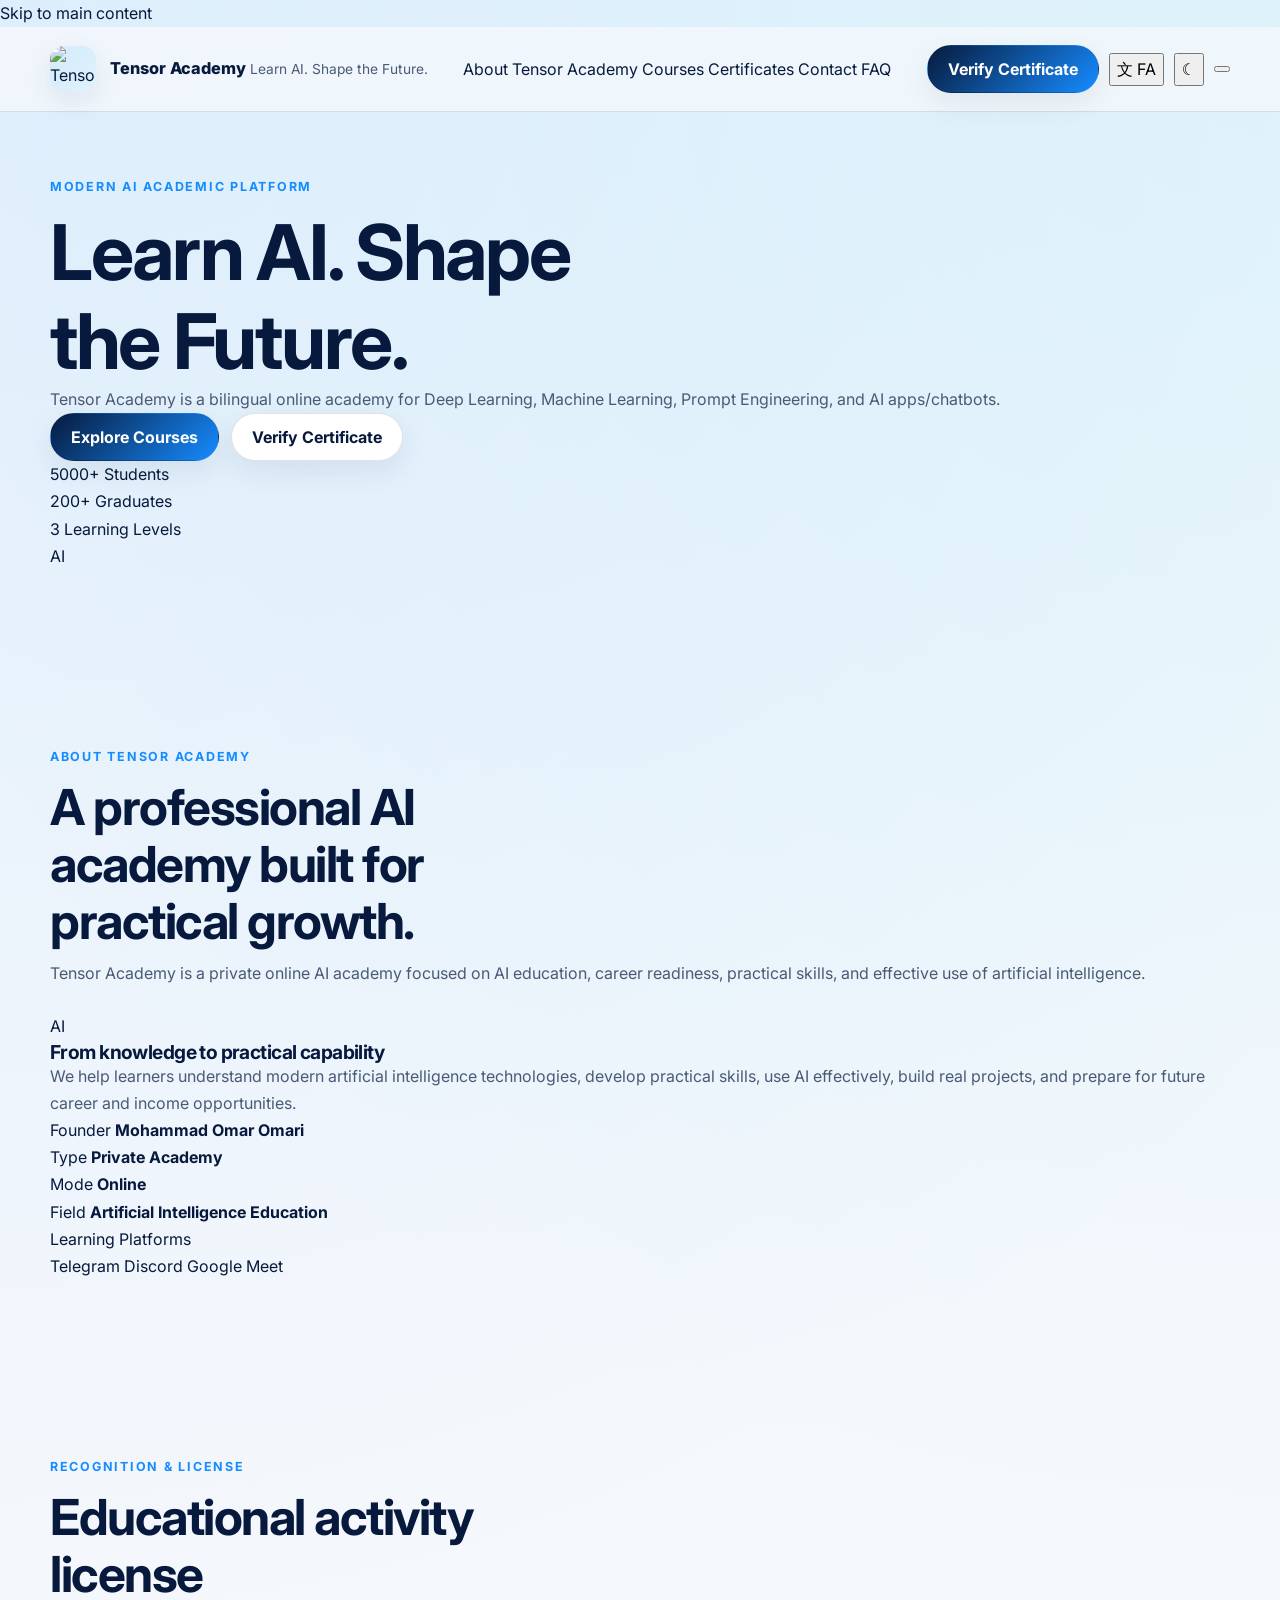
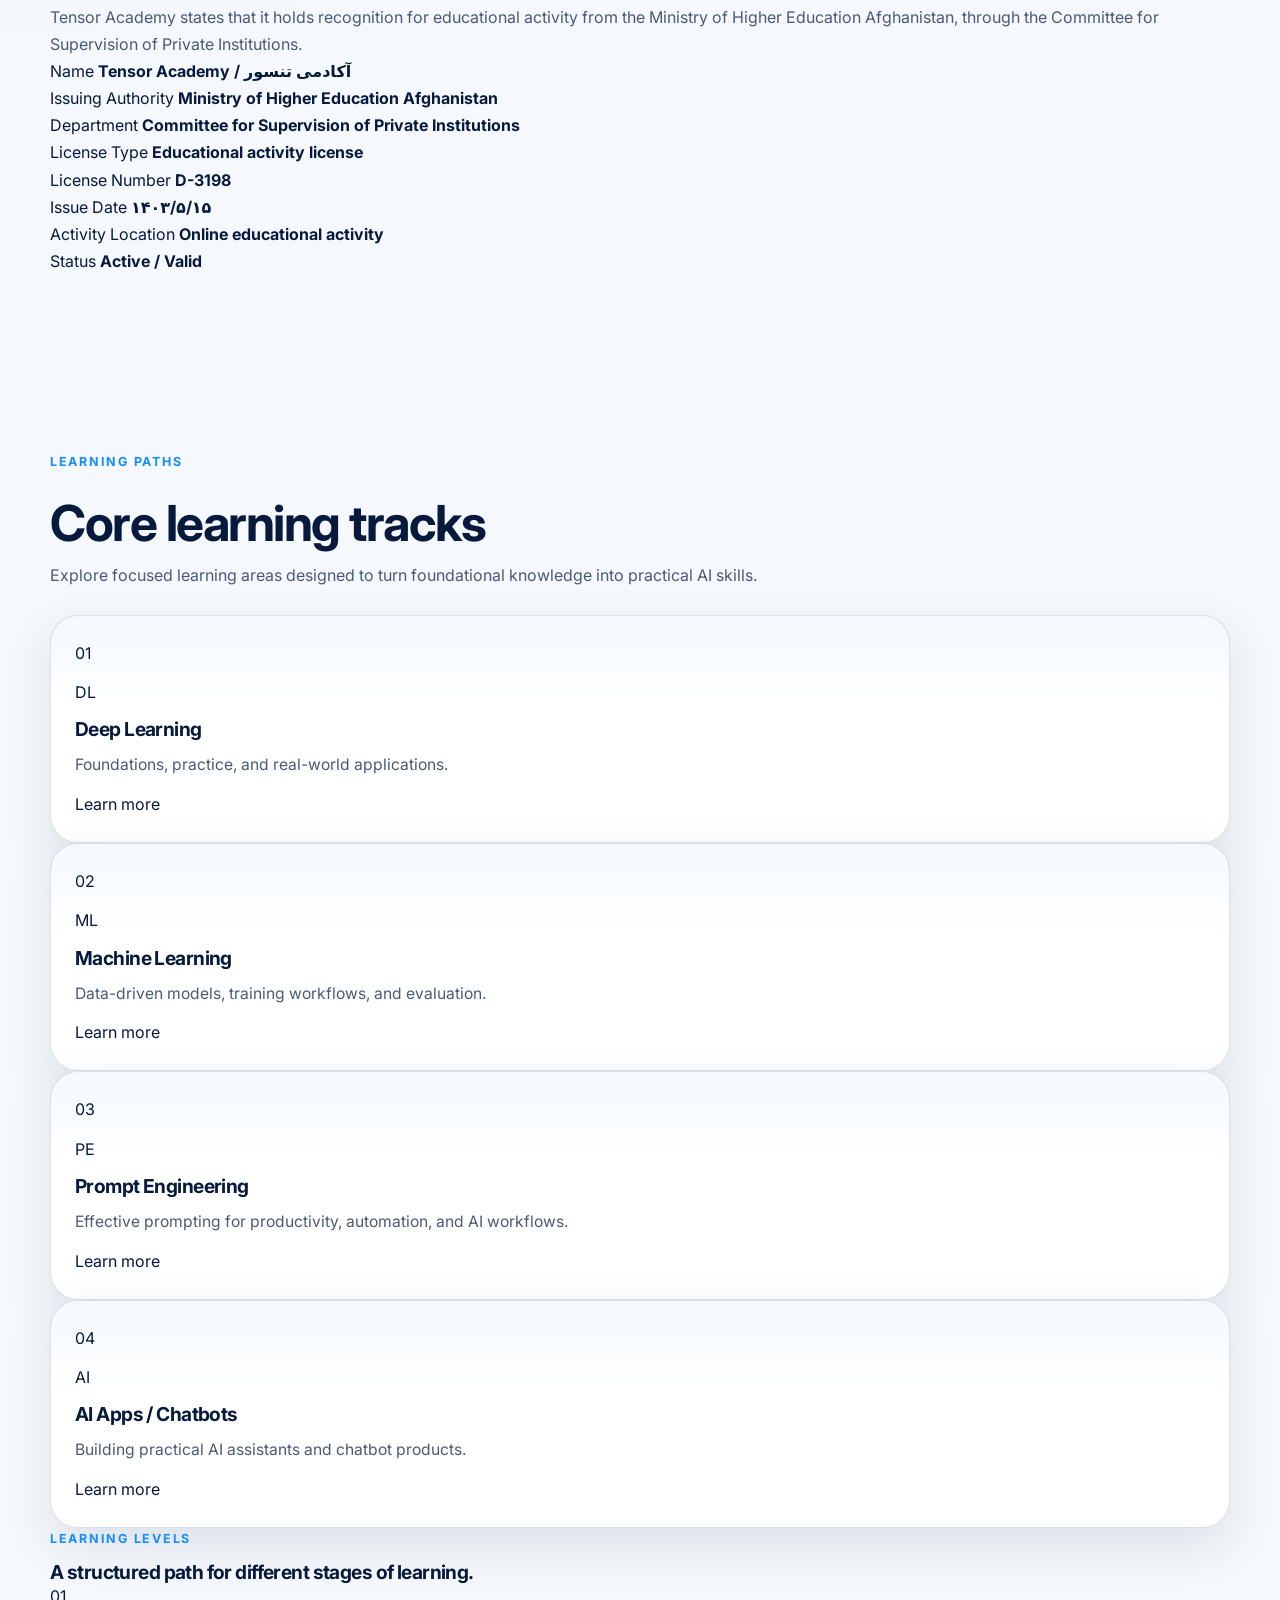
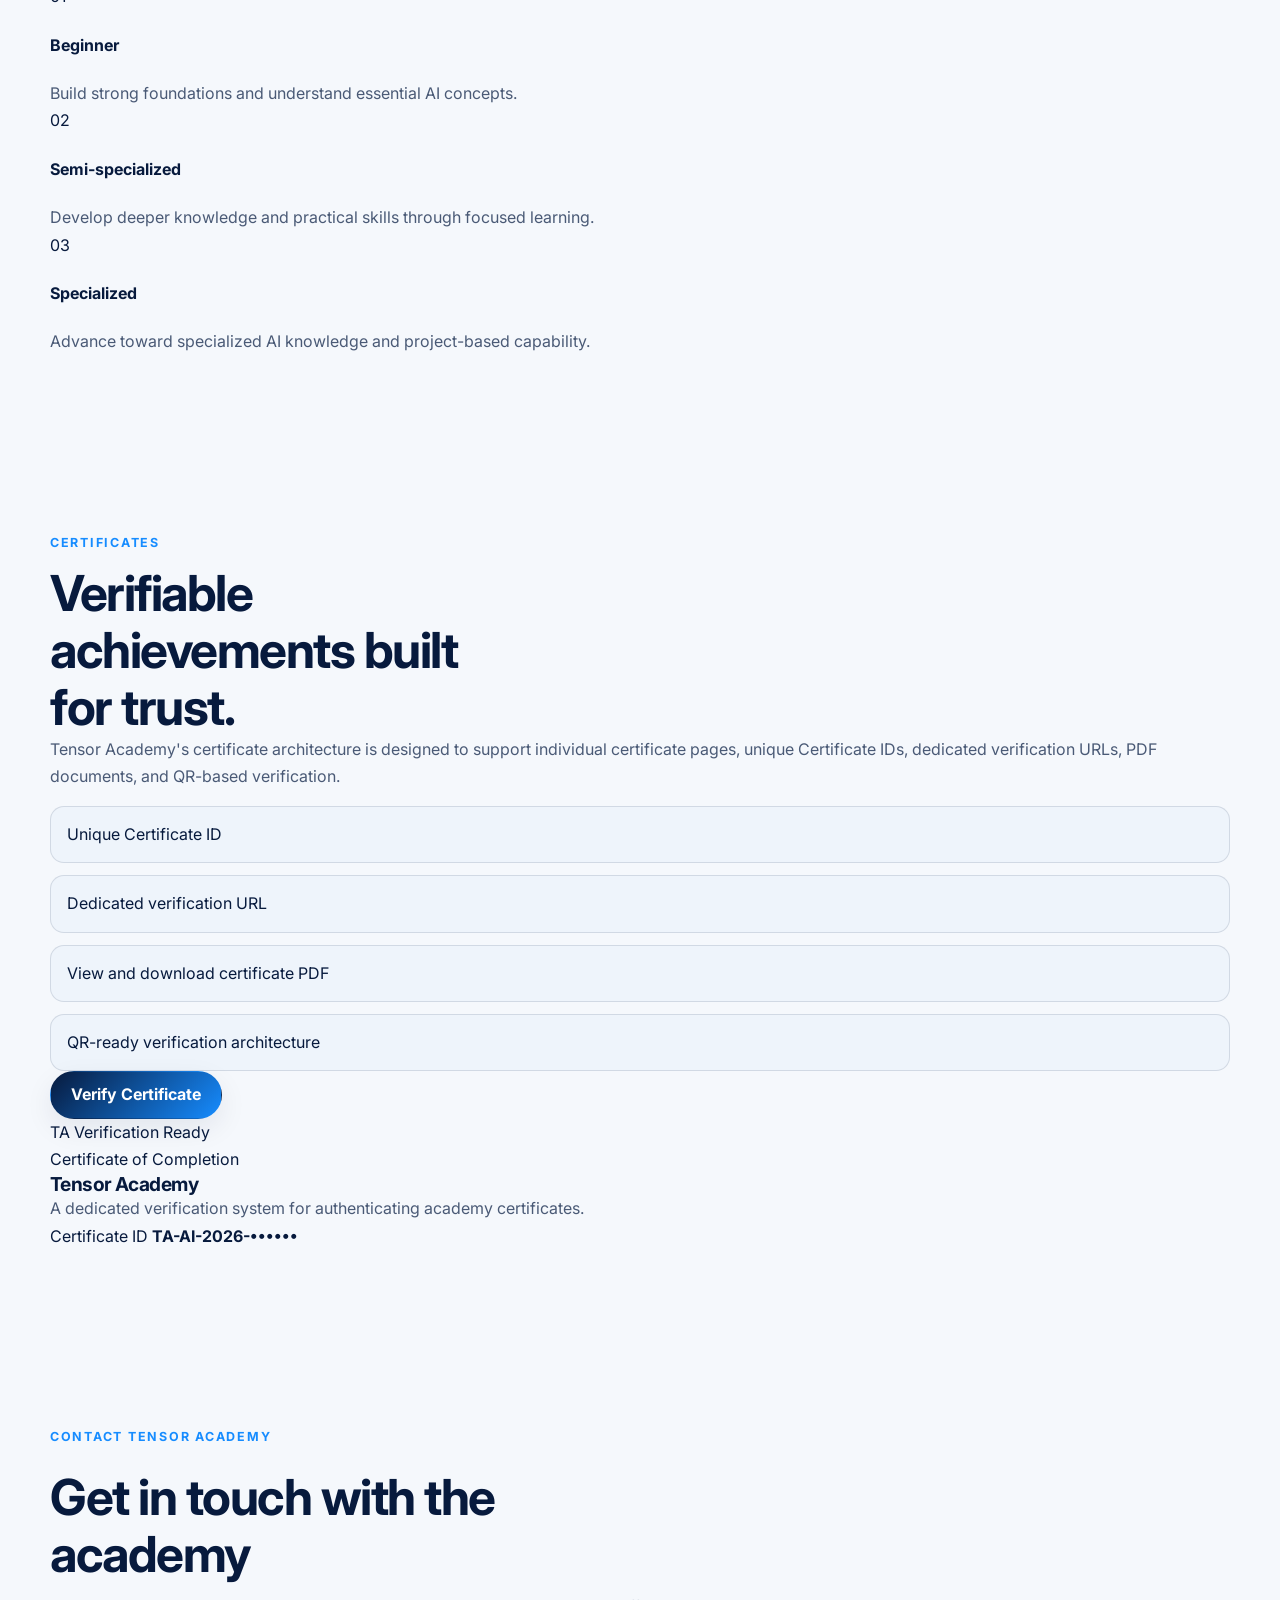
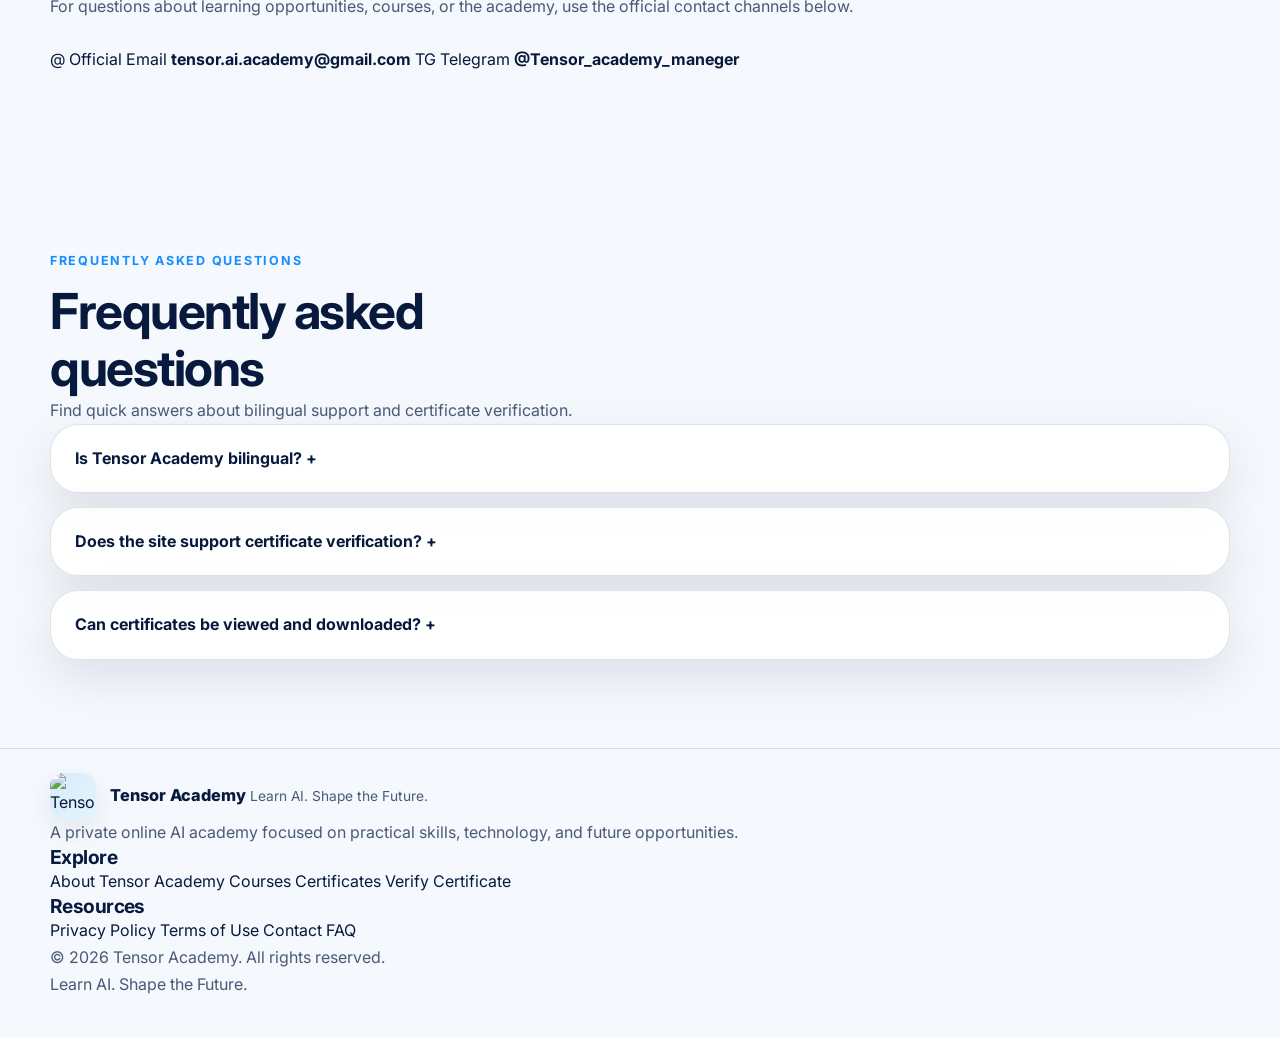
==== index.html @ 75043a99 "Update index.html" ====
<!DOCTYPE html>
<html lang="en" dir="ltr">
<head>
  <meta charset="UTF-8">
  <meta name="viewport" content="width=device-width, initial-scale=1.0">

  <title>Tensor Academy | Learn AI. Shape the Future.</title>

  <meta
    name="description"
    content="Tensor Academy is a private bilingual online AI academy focused on practical skills in Deep Learning, Machine Learning, Prompt Engineering, and AI apps and chatbots."
  >

  <meta name="robots" content="index, follow">
  <meta name="theme-color" content="#07111f">

  <link rel="canonical" href="https://tensor-ai-academy.github.io/tensor-ai-academy/">

  <meta property="og:type" content="website">
  <meta property="og:title" content="Tensor Academy | Learn AI. Shape the Future.">
  <meta
    property="og:description"
    content="A modern bilingual online AI academy focused on practical skills, AI education, and future career opportunities."
  >
  <meta property="og:url" content="https://tensor-ai-academy.github.io/tensor-ai-academy/">
  <meta property="og:site_name" content="Tensor Academy">
  <meta property="og:image" content="assets/images/tensor-academy-logo.png">

  <meta name="twitter:card" content="summary">
  <meta name="twitter:title" content="Tensor Academy | Learn AI. Shape the Future.">
  <meta
    name="twitter:description"
    content="Learn Deep Learning, Machine Learning, Prompt Engineering, and AI apps and chatbots with Tensor Academy."
  >
  <meta name="twitter:image" content="assets/images/tensor-academy-logo.png">

  <link rel="icon" type="image/png" href="assets/images/tensor-academy-logo.png">

  <link rel="preconnect" href="https://fonts.googleapis.com">
  <link rel="preconnect" href="https://fonts.gstatic.com" crossorigin>

  <link
    href="https://fonts.googleapis.com/css2?family=Inter:wght@400;500;600;700;800&family=Vazirmatn:wght@400;500;600;700;800&display=swap"
    rel="stylesheet"
  >

  <link rel="stylesheet" href="css/style.css">
</head>

<body>

  <a class="skip-link" href="#main-content" data-i18n="skipLink">
    Skip to main content
  </a>

  <header class="site-header" id="site-header">
    <div class="container header-inner">

      <a
        class="brand"
        href="index.html"
        aria-label="Tensor Academy home"
      >
        <img
          class="brand-logo"
          src="assets/images/tensor-academy-logo.png"
          alt="Tensor Academy logo"
          width="48"
          height="48"
        >

        <span class="brand-content">
          <span class="brand-name">Tensor Academy</span>
          <span class="brand-tagline">Learn AI. Shape the Future.</span>
        </span>
      </a>

      <nav class="desktop-nav" aria-label="Primary navigation">
        <a href="#about" data-i18n="navAbout">About Tensor Academy</a>
        <a href="#courses" data-i18n="navCourses">Courses</a>
        <a href="#certificates" data-i18n="navCertificates">Certificates</a>
        <a href="#contact" data-i18n="navContact">Contact</a>
        <a href="#faq" data-i18n="navFaq">FAQ</a>
      </nav>

      <div class="header-actions">

        <a
          class="button button-primary button-small header-verify-button"
          href="verify.html"
          data-i18n="verifyCertificate"
        >
          Verify Certificate
        </a>

        <button
          class="icon-button"
          id="language-toggle"
          type="button"
          aria-label="Switch language"
          aria-controls="mobile-menu"
          data-i18n-aria-label="languageToggleLabel"
        >
          <span class="language-icon" aria-hidden="true">文</span>
          <span id="language-label">FA</span>
        </button>

        <button
          class="icon-button"
          id="theme-toggle"
          type="button"
          aria-label="Switch to dark mode"
          aria-pressed="false"
          data-i18n-aria-label="themeToggleLabel"
        >
          <span id="theme-icon" aria-hidden="true">☾</span>
        </button>

        <button
          class="menu-toggle"
          id="menu-toggle"
          type="button"
          aria-label="Open navigation menu"
          aria-expanded="false"
          aria-controls="mobile-menu"
          data-i18n-aria-label="menuToggleLabel"
        >
          <span></span>
          <span></span>
          <span></span>
        </button>

      </div>
    </div>

    <nav
      class="mobile-nav"
      id="mobile-menu"
      aria-label="Mobile navigation"
      aria-hidden="true"
    >
      <div class="container mobile-nav-inner">

        <a href="#about" data-mobile-nav-link data-i18n="navAbout">
          About Tensor Academy
        </a>

        <a href="#courses" data-mobile-nav-link data-i18n="navCourses">
          Courses
        </a>

        <a href="#certificates" data-mobile-nav-link data-i18n="navCertificates">
          Certificates
        </a>

        <a href="#contact" data-mobile-nav-link data-i18n="navContact">
          Contact
        </a>

        <a href="#faq" data-mobile-nav-link data-i18n="navFaq">
          FAQ
        </a>

        <a
          class="button button-primary"
          href="verify.html"
          data-i18n="verifyCertificate"
        >
          Verify Certificate
        </a>

      </div>
    </nav>
  </header>


  <main id="main-content">

    <!-- Hero -->
    <section class="hero section" id="home">
      <div class="hero-background" aria-hidden="true">
        <div class="hero-orb hero-orb-one"></div>
        <div class="hero-orb hero-orb-two"></div>
        <div class="hero-grid"></div>
      </div>

      <div class="container hero-container">

        <div class="hero-content">

          <p class="eyebrow" data-i18n="heroEyebrow">
            Modern AI Academic Platform
          </p>

          <h1 data-i18n="heroTitle">
            Learn AI. Shape the Future.
          </h1>

          <p class="hero-description" data-i18n="heroDescription">
            Tensor Academy is a bilingual online academy for Deep Learning,
            Machine Learning, Prompt Engineering, and AI apps/chatbots.
          </p>

          <div class="hero-actions">

            <a
              class="button button-primary"
              href="#courses"
              data-i18n="exploreCourses"
            >
              Explore Courses
            </a>

            <a
              class="button button-secondary"
              href="verify.html"
              data-i18n="verifyCertificate"
            >
              Verify Certificate
            </a>

          </div>

          <div class="hero-trust" aria-label="Academy highlights">

            <div class="trust-item">
              <span class="trust-value">5000+</span>
              <span class="trust-label" data-i18n="students">Students</span>
            </div>

            <div class="trust-divider" aria-hidden="true"></div>

            <div class="trust-item">
              <span class="trust-value">200+</span>
              <span class="trust-label" data-i18n="graduates">Graduates</span>
            </div>

            <div class="trust-divider" aria-hidden="true"></div>

            <div class="trust-item">
              <span class="trust-value">3</span>
              <span class="trust-label" data-i18n="learningLevels">Learning Levels</span>
            </div>

          </div>

        </div>

        <div class="hero-visual" aria-hidden="true">

          <div class="ai-visual">
            <div class="ai-visual-glow"></div>

            <div class="ai-ring ai-ring-outer"></div>
            <div class="ai-ring ai-ring-middle"></div>
            <div class="ai-ring ai-ring-inner"></div>

            <div class="ai-core">
              <span class="ai-core-symbol">AI</span>
            </div>

            <span class="ai-node ai-node-one"></span>
            <span class="ai-node ai-node-two"></span>
            <span class="ai-node ai-node-three"></span>
            <span class="ai-node ai-node-four"></span>

          </div>

        </div>

      </div>
    </section>


    <!-- About -->
    <section class="section section-light" id="about">
      <div class="container">

        <div class="section-heading section-heading-split">

          <div>
            <p class="eyebrow" data-i18n="aboutEyebrow">
              About Tensor Academy
            </p>

            <h2 data-i18n="aboutTitle">
              Build practical AI skills for the future.
            </h2>
          </div>

          <p class="section-intro" data-i18n="aboutIntro">
            Tensor Academy is a private online AI academy focused on AI
            education, career readiness, practical skills, and effective use
            of artificial intelligence.
          </p>

        </div>

        <div class="about-grid">

          <article class="about-card about-card-primary">
            <div class="card-icon" aria-hidden="true">AI</div>

            <h3 data-i18n="aboutMissionTitle">
              From knowledge to practical capability
            </h3>

            <p data-i18n="aboutMissionText">
              We help learners understand modern artificial intelligence
              technologies, develop practical skills, use AI effectively,
              build real projects, and prepare for future career and income
              opportunities.
            </p>
          </article>

          <div class="about-details">

            <div class="detail-item">
              <span class="detail-label" data-i18n="founderLabel">
                Founder
              </span>
              <strong>Mohammad Omar Omari</strong>
            </div>

            <div class="detail-item">
              <span class="detail-label" data-i18n="typeLabel">
                Type
              </span>
              <strong data-i18n="privateAcademy">
                Private Academy
              </strong>
            </div>

            <div class="detail-item">
              <span class="detail-label" data-i18n="modeLabel">
                Mode
              </span>
              <strong data-i18n="onlineLearning">
                Online
              </strong>
            </div>

            <div class="detail-item">
              <span class="detail-label" data-i18n="fieldLabel">
                Field
              </span>
              <strong data-i18n="aiEducation">
                Artificial Intelligence Education
              </strong>
            </div>

            <div class="detail-item detail-item-wide">
              <span class="detail-label" data-i18n="platformsLabel">
                Learning Platforms
              </span>

              <div class="platform-list">
                <span>Telegram</span>
                <span>Discord</span>
                <span>Google Meet</span>
              </div>
            </div>

          </div>

        </div>

      </div>
    </section>


    <!-- Recognition -->
    <section class="section recognition-section" id="recognition">
      <div class="container">

        <div class="recognition-card">

          <div class="recognition-content">

            <p class="eyebrow" data-i18n="recognitionEyebrow">
              Recognition & License
            </p>

            <h2 data-i18n="recognitionTitle">
              Educational activity license
            </h2>

            <p data-i18n="recognitionDescription">
              Tensor Academy states that it holds recognition for educational
              activity from the Ministry of Higher Education Afghanistan,
              through the Committee for Supervision of Private Institutions.
            </p>

          </div>

          <div class="license-details">

            <div class="license-item">
              <span data-i18n="licenseNameLabel">Name</span>
              <strong>Tensor Academy / آکادمی تنسور</strong>
            </div>

            <div class="license-item">
              <span data-i18n="issuingAuthorityLabel">
                Issuing Authority
              </span>
              <strong>Ministry of Higher Education Afghanistan</strong>
            </div>

            <div class="license-item">
              <span data-i18n="departmentLabel">Department</span>
              <strong data-i18n="privateInstitutionsCommittee">
                Committee for Supervision of Private Institutions
              </strong>
            </div>

            <div class="license-item">
              <span data-i18n="licenseTypeLabel">License Type</span>
              <strong>Educational activity license</strong>
            </div>

            <div class="license-item">
              <span data-i18n="licenseNumberLabel">License Number</span>
              <strong>D-3198</strong>
            </div>

            <div class="license-item">
              <span data-i18n="issueDateLabel">Issue Date</span>
              <strong>۱۴۰۳/۵/۱۵</strong>
            </div>

            <div class="license-item">
              <span data-i18n="activityLocationLabel">
                Activity Location
              </span>
              <strong data-i18n="onlineEducationalActivity">
                Online educational activity
              </strong>
            </div>

            <div class="license-item">
              <span data-i18n="statusLabel">Status</span>
              <strong class="status-valid" data-i18n="activeValid">
                Active / Valid
              </strong>
            </div>

          </div>

        </div>

      </div>
    </section>


    <!-- Courses -->
    <section class="section section-light" id="courses">
      <div class="container">

        <div class="section-heading">

          <p class="eyebrow" data-i18n="coursesEyebrow">
            Learning Paths
          </p>

          <h2 data-i18n="coursesTitle">
            Learn the technologies shaping modern AI.
          </h2>

          <p data-i18n="coursesIntro">
            Explore focused learning areas designed to turn foundational
            knowledge into practical AI skills.
          </p>

        </div>

        <div class="courses-grid">

          <article class="course-card">
            <span class="course-number">01</span>

            <div class="course-icon" aria-hidden="true">DL</div>

            <h3>Deep Learning</h3>

            <p data-i18n="deepLearningDescription">
              Foundations, practice, and real-world applications.
            </p>

            <span class="course-link" data-i18n="learnMore">
              Learn more
            </span>
          </article>

          <article class="course-card">
            <span class="course-number">02</span>

            <div class="course-icon" aria-hidden="true">ML</div>

            <h3>Machine Learning</h3>

            <p data-i18n="machineLearningDescription">
              Data-driven models, training workflows, and evaluation.
            </p>

            <span class="course-link" data-i18n="learnMore">
              Learn more
            </span>
          </article>

          <article class="course-card">
            <span class="course-number">03</span>

            <div class="course-icon" aria-hidden="true">PE</div>

            <h3>Prompt Engineering</h3>

            <p data-i18n="promptEngineeringDescription">
              Effective prompting for productivity, automation, and AI
              workflows.
            </p>

            <span class="course-link" data-i18n="learnMore">
              Learn more
            </span>
          </article>

          <article class="course-card">
            <span class="course-number">04</span>

            <div class="course-icon" aria-hidden="true">AI</div>

            <h3>AI Apps / Chatbots</h3>

            <p data-i18n="aiAppsDescription">
              Building practical AI assistants and chatbot products.
            </p>

            <span class="course-link" data-i18n="learnMore">
              Learn more
            </span>
          </article>

        </div>

        <div class="learning-levels">

          <div class="learning-levels-heading">
            <p class="eyebrow" data-i18n="levelsEyebrow">
              Learning Levels
            </p>

            <h3 data-i18n="levelsTitle">
              A structured path for different stages of learning.
            </h3>
          </div>

          <div class="levels-grid">

            <div class="level-card">
              <span class="level-index">01</span>
              <h4>Beginner</h4>
              <p data-i18n="beginnerDescription">
                Build strong foundations and understand essential AI concepts.
              </p>
            </div>

            <div class="level-card">
              <span class="level-index">02</span>
              <h4>Semi-specialized</h4>
              <p data-i18n="semiSpecializedDescription">
                Develop deeper knowledge and practical skills through focused
                learning.
              </p>
            </div>

            <div class="level-card">
              <span class="level-index">03</span>
              <h4>Specialized</h4>
              <p data-i18n="specializedDescription">
                Advance toward specialized AI knowledge and project-based
                capability.
              </p>
            </div>

          </div>

        </div>

      </div>
    </section>


    <!-- Certificates -->
    <section class="section certificates-section" id="certificates">
      <div class="container">

        <div class="certificate-layout">

          <div class="certificate-content">

            <p class="eyebrow" data-i18n="certificatesEyebrow">
              Certificates
            </p>

            <h2 data-i18n="certificatesTitle">
              Verifiable achievements built for trust.
            </h2>

            <p data-i18n="certificatesDescription">
              Tensor Academy's certificate architecture is designed to
              support individual certificate pages, unique Certificate IDs,
              dedicated verification URLs, PDF documents, and QR-based
              verification.
            </p>

            <ul class="feature-list">

              <li data-i18n="certificateFeatureOne">
                Unique Certificate ID
              </li>

              <li data-i18n="certificateFeatureTwo">
                Dedicated verification URL
              </li>

              <li data-i18n="certificateFeatureThree">
                View and download certificate PDF
              </li>

              <li data-i18n="certificateFeatureFour">
                QR-ready verification architecture
              </li>

            </ul>

            <a
              class="button button-primary"
              href="verify.html"
              data-i18n="verifyCertificate"
            >
              Verify Certificate
            </a>

          </div>

          <div class="certificate-preview">

            <div class="certificate-preview-top">
              <span class="certificate-mark">TA</span>

              <span class="certificate-status">
                <span class="status-dot"></span>
                <span data-i18n="verificationReady">
                  Verification Ready
                </span>
              </span>
            </div>

            <div class="certificate-preview-body">

              <span class="certificate-label" data-i18n="certificateOfCompletion">
                Certificate of Completion
              </span>

              <h3>Tensor Academy</h3>

              <p data-i18n="certificatePreviewText">
                A dedicated verification system for authenticating academy
                certificates.
              </p>

            </div>

            <div class="certificate-preview-footer">
              <span>Certificate ID</span>
              <strong>TA-AI-2026-••••••</strong>
            </div>

          </div>

        </div>

      </div>
    </section>


    <!-- Contact -->
    <section class="section section-light" id="contact">
      <div class="container">

        <div class="section-heading">

          <p class="eyebrow" data-i18n="contactEyebrow">
            Contact Tensor Academy
          </p>

          <h2 data-i18n="contactTitle">
            Connect with the academy.
          </h2>

          <p data-i18n="contactIntro">
            For questions about learning opportunities, courses, or the
            academy, use the official contact channels below.
          </p>

        </div>

        <div class="contact-grid">

          <a
            class="contact-card"
            href="mailto:tensor.ai.academy@gmail.com"
          >
            <span class="contact-icon" aria-hidden="true">@</span>

            <span class="contact-card-content">
              <span class="contact-label" data-i18n="emailLabel">
                Official Email
              </span>

              <strong>
                tensor.ai.academy@gmail.com
              </strong>
            </span>
          </a>

          <a
            class="contact-card"
            href="https://t.me/Tensor_academy_maneger"
            target="_blank"
            rel="noopener noreferrer"
          >
            <span class="contact-icon" aria-hidden="true">TG</span>

            <span class="contact-card-content">
              <span class="contact-label" data-i18n="telegramLabel">
                Telegram
              </span>

              <strong>
                @Tensor_academy_maneger
              </strong>
            </span>
          </a>

        </div>

      </div>
    </section>


    <!-- FAQ -->
    <section class="section faq-section" id="faq">
      <div class="container faq-layout">

        <div class="faq-intro">

          <p class="eyebrow" data-i18n="faqEyebrow">
            Frequently Asked Questions
          </p>

          <h2 data-i18n="faqTitle">
            Answers to common questions.
          </h2>

          <p data-i18n="faqIntro">
            Find quick answers about bilingual support and certificate
            verification.
          </p>

        </div>

        <div class="faq-list">

          <details class="faq-item">
            <summary>
              <span data-i18n="faqQuestionOne">
                Is Tensor Academy bilingual?
              </span>
              <span class="faq-plus" aria-hidden="true">+</span>
            </summary>

            <div class="faq-answer">
              <p data-i18n="faqAnswerOne">
                Yes. The website supports English and Persian / Dari.
              </p>
            </div>
          </details>

          <details class="faq-item">
            <summary>
              <span data-i18n="faqQuestionTwo">
                Does the site support certificate verification?
              </span>
              <span class="faq-plus" aria-hidden="true">+</span>
            </summary>

            <div class="faq-answer">
              <p data-i18n="faqAnswerTwo">
                Yes. Each certificate can have its own verification page and
                dedicated URL.
              </p>
            </div>
          </details>

          <details class="faq-item">
            <summary>
              <span data-i18n="faqQuestionThree">
                Can certificates be viewed and downloaded?
              </span>
              <span class="faq-plus" aria-hidden="true">+</span>
            </summary>

            <div class="faq-answer">
              <p data-i18n="faqAnswerThree">
                Yes. Certificates can be viewed online and downloaded as PDF
                files.
              </p>
            </div>
          </details>

        </div>

      </div>
    </section>

  </main>


  <!-- Footer -->
  <footer class="site-footer">
    <div class="container">

      <div class="footer-main">

        <div class="footer-brand">

          <a class="brand" href="index.html">
            <img
              class="brand-logo"
              src="assets/images/tensor-academy-logo.png"
              alt="Tensor Academy logo"
              width="48"
              height="48"
            >

            <span class="brand-content">
              <span class="brand-name">Tensor Academy</span>
              <span class="brand-tagline">
                Learn AI. Shape the Future.
              </span>
            </span>
          </a>

          <p data-i18n="footerDescription">
            A private online AI academy focused on practical skills,
            technology, and future opportunities.
          </p>

        </div>

        <div class="footer-links-group">

          <h3 data-i18n="footerExplore">
            Explore
          </h3>

          <a href="#about" data-i18n="navAbout">
            About Tensor Academy
          </a>

          <a href="#courses" data-i18n="navCourses">
            Courses
          </a>

          <a href="#certificates" data-i18n="navCertificates">
            Certificates
          </a>

          <a href="verify.html" data-i18n="verifyCertificate">
            Certificate Verification
          </a>

        </div>

        <div class="footer-links-group">

          <h3 data-i18n="footerResources">
            Resources
          </h3>

          <a href="privacy.html" data-i18n="privacyPolicy">
            Privacy Policy
          </a>

          <a href="terms.html" data-i18n="termsOfUse">
            Terms of Use
          </a>

          <a href="#contact" data-i18n="navContact">
            Contact
          </a>

          <a href="#faq" data-i18n="navFaq">
            FAQ
          </a>

        </div>

      </div>

      <div class="footer-bottom">

        <p>
          © <span id="current-year">2026</span> Tensor Academy.
          <span data-i18n="allRightsReserved">
            All rights reserved.
          </span>
        </p>

        <p data-i18n="footerTagline">
          Learn AI. Shape the Future.
        </p>

      </div>

    </div>
  </footer>


  <script src="js/app.js" defer></script>

</body>
</html>
---- css/style.css ----
/* =========================================================
   Tensor Academy
   Main Stylesheet
========================================================= */

:root {
  --bg: #f5f8fc;
  --bg-soft: rgba(255, 255, 255, 0.72);
  --surface: #ffffff;
  --surface-strong: #eef4fb;
  --text: #071a3d;
  --text-soft: #4a5a76;
  --primary: #071a3d;
  --primary-2: #123c78;
  --accent: #168cff;
  --cyan: #00c8e8;
  --border: rgba(7, 26, 61, 0.12);
  --shadow: 0 18px 50px rgba(7, 26, 61, 0.10);
  --shadow-soft: 0 10px 28px rgba(7, 26, 61, 0.08);
  --radius-xl: 28px;
  --radius-lg: 22px;
  --radius-md: 16px;
  --radius-sm: 12px;
  --container: 1180px;
  --transition: 220ms ease;
}

body[data-theme="dark"] {
  --bg: #050a14;
  --bg-soft: rgba(11, 18, 32, 0.78);
  --surface: #0b1220;
  --surface-strong: #111a2d;
  --text: #f4f7fb;
  --text-soft: #b1bdd3;
  --primary: #d7e6ff;
  --primary-2: #88b7ff;
  --accent: #5cb6ff;
  --cyan: #62e6ff;
  --border: rgba(255, 255, 255, 0.10);
  --shadow: 0 18px 50px rgba(0, 0, 0, 0.35);
  --shadow-soft: 0 10px 28px rgba(0, 0, 0, 0.25);
}

*,
*::before,
*::after {
  box-sizing: border-box;
}

html {
  scroll-behavior: smooth;
}

body {
  margin: 0;
  font-family: Inter, "Noto Sans Arabic", system-ui, -apple-system, BlinkMacSystemFont, "Segoe UI", sans-serif;
  background:
    radial-gradient(circle at top left, rgba(22, 140, 255, 0.09), transparent 28%),
    radial-gradient(circle at top right, rgba(0, 200, 232, 0.08), transparent 26%),
    var(--bg);
  color: var(--text);
  line-height: 1.7;
  text-rendering: optimizeLegibility;
  transition: background var(--transition), color var(--transition);
}

img {
  max-width: 100%;
  display: block;
}

a {
  color: inherit;
  text-decoration: none;
}

button,
input {
  font: inherit;
}

.container {
  width: min(calc(100% - 32px), var(--container));
  margin-inline: auto;
}

.site-shell {
  min-height: 100vh;
}

.section {
  padding: 88px 0;
}

.section-kicker,
.eyebrow,
.card-label {
  margin: 0 0 12px;
  letter-spacing: 0.14em;
  text-transform: uppercase;
  font-size: 0.78rem;
  font-weight: 700;
  color: var(--accent);
}

h1,
h2,
h3 {
  margin: 0;
  line-height: 1.15;
  letter-spacing: -0.03em;
}

h1 {
  font-size: clamp(2.6rem, 6vw, 5.2rem);
  max-width: 12ch;
}

h2 {
  font-size: clamp(2rem, 4vw, 3.1rem);
  max-width: 14ch;
}

h3 {
  font-size: 1.2rem;
}

p {
  margin: 0;
  color: var(--text-soft);
}

.site-header {
  position: sticky;
  top: 0;
  z-index: 50;
  backdrop-filter: blur(18px);
  background: color-mix(in srgb, var(--bg) 82%, transparent);
  border-bottom: 1px solid var(--border);
}

.header-inner {
  min-height: 84px;
  display: flex;
  align-items: center;
  justify-content: space-between;
  gap: 18px;
}

.brand {
  display: inline-flex;
  align-items: center;
  gap: 14px;
  min-width: 0;
}

.brand-logo {
  width: 46px;
  height: 46px;
  object-fit: contain;
  border-radius: 14px;
  background: linear-gradient(135deg, rgba(22, 140, 255, 0.12), rgba(0, 200, 232, 0.08));
  box-shadow: var(--shadow-soft);
}

.brand-text {
  display: grid;
  gap: 2px;
  min-width: 0;
}

.brand-name {
  font-weight: 800;
  font-size: 1.02rem;
  color: var(--text);
}

.brand-tagline {
  font-size: 0.86rem;
  color: var(--text-soft);
}

.main-nav {
  display: flex;
  align-items: center;
  gap: 22px;
  padding: 12px 18px;
  border: 1px solid var(--border);
  border-radius: 999px;
  background: var(--bg-soft);
  box-shadow: var(--shadow-soft);
}

.main-nav a,
.mobile-nav a {
  font-weight: 600;
  color: var(--text-soft);
  transition: color var(--transition), transform var(--transition);
}

.main-nav a:hover,
.mobile-nav a:hover {
  color: var(--text);
}

.header-actions {
  display: flex;
  align-items: center;
  gap: 10px;
}

.button,
.icon-btn,
.mobile-menu-btn {
  border: 1px solid var(--border);
  border-radius: 999px;
  transition: transform var(--transition), background var(--transition), color var(--transition), border-color var(--transition), box-shadow var(--transition);
}

.button {
  display: inline-flex;
  align-items: center;
  justify-content: center;
  gap: 10px;
  min-height: 48px;
  padding: 0 20px;
  font-weight: 700;
  box-shadow: var(--shadow-soft);
}

.button:hover,
.icon-btn:hover,
.mobile-menu-btn:hover {
  transform: translateY(-1px);
}

.button-primary {
  color: #fff;
  border-color: transparent;
  background: linear-gradient(135deg, var(--primary), var(--accent));
}

.button-secondary {
  background: var(--surface);
  color: var(--text);
}

.icon-btn,
.mobile-menu-btn {
  width: 48px;
  height: 48px;
  display: inline-grid;
  place-items: center;
  background: var(--surface);
  color: var(--text);
  box-shadow: var(--shadow-soft);
}

.mobile-menu-btn {
  display: none;
}

.mobile-nav {
  display: none;
  padding: 0 16px 16px;
  gap: 12px;
}

.mobile-nav a {
  display: block;
  padding: 14px 16px;
  border-radius: 16px;
  background: var(--surface);
  border: 1px solid var(--border);
  box-shadow: var(--shadow-soft);
}

.hero {
  padding-top: 64px;
}

.hero-grid {
  display: grid;
  grid-template-columns: 1.3fr 0.9fr;
  gap: 28px;
  align-items: center;
}

.hero-copy {
  display: grid;
  gap: 18px;
}

.hero-lead {
  font-size: 1.06rem;
  max-width: 62ch;
}

.hero-stats {
  display: grid;
  grid-template-columns: repeat(3, minmax(0, 1fr));
  gap: 14px;
  margin-top: 6px;
}

.stat-card,
.glass-card,
.content-card,
.course-card,
.faq-item {
  border: 1px solid var(--border);
  background: linear-gradient(180deg, color-mix(in srgb, var(--surface) 88%, transparent), var(--surface));
  box-shadow: var(--shadow);
  border-radius: var(--radius-xl);
}

.stat-card {
  padding: 18px;
  display: grid;
  gap: 6px;
}

.stat-card strong {
  font-size: 1.7rem;
  color: var(--primary);
}

.hero-actions,
.dual-actions {
  display: flex;
  flex-wrap: wrap;
  gap: 12px;
}

.hero-panel {
  position: relative;
}

.glass-card {
  padding: 28px;
  backdrop-filter: blur(16px);
  background:
    linear-gradient(180deg, rgba(255, 255, 255, 0.55), rgba(255, 255, 255, 0.80));
}

body[data-theme="dark"] .glass-card {
  background:
    linear-gradient(180deg, rgba(17, 26, 45, 0.82), rgba(11, 18, 32, 0.92));
}

.feature-list {
  margin: 16px 0 0;
  padding: 0;
  list-style: none;
  display: grid;
  gap: 12px;
}

.feature-list li {
  padding: 14px 16px;
  border-radius: 14px;
  background: var(--surface-strong);
  border: 1px solid var(--border);
  color: var(--text);
}

.section-grid {
  display: grid;
  grid-template-columns: 0.9fr 1.1fr;
  gap: 28px;
  align-items: start;
}

.section-heading {
  display: grid;
  gap: 10px;
  margin-bottom: 26px;
}

.content-card {
  padding: 28px;
}

.content-card p + p {
  margin-top: 14px;
}

.info-grid {
  margin-top: 22px;
  display: grid;
  grid-template-columns: repeat(2, minmax(0, 1fr));
  gap: 14px;
}

.info-grid div {
  padding: 16px;
  border-radius: 18px;
  background: var(--surface-strong);
  border: 1px solid var(--border);
}

.info-grid span,
.contact-item span {
  display: block;
  margin-bottom: 4px;
  font-size: 0.84rem;
  color: var(--text-soft);
}

.cards-grid {
  display: grid;
  grid-template-columns: repeat(4, minmax(0, 1fr));
  gap: 18px;
}

.course-card {
  padding: 24px;
  min-height: 180px;
  display: grid;
  gap: 12px;
  align-content: start;
  background:
    linear-gradient(180deg, rgba(22, 140, 255, 0.05), transparent 40%),
    var(--surface);
}

.course-card p {
  font-size: 0.98rem;
}

.certificate-feature {
  display: grid;
}

.verification-grid {
  display: grid;
  grid-template-columns: 1fr;
}

.verify-form {
  margin-top: 20px;
  display: flex;
  gap: 12px;
  flex-wrap: wrap;
}

.verify-form input {
  flex: 1 1 280px;
  min-height: 52px;
  padding: 0 16px;
  border-radius: 16px;
  border: 1px solid var(--border);
  background: var(--surface);
  color: var(--text);
  outline: none;
  box-shadow: var(--shadow-soft);
}

.verify-form input::placeholder {
  color: color-mix(in srgb, var(--text-soft) 72%, transparent);
}

.verify-form input:focus {
  border-color: color-mix(in srgb, var(--accent) 55%, var(--border));
  box-shadow: 0 0 0 4px rgba(22, 140, 255, 0.12);
}

.form-note {
  margin-top: 12px;
  font-size: 0.92rem;
}

.contact-item {
  padding: 16px 0;
  border-bottom: 1px solid var(--border);
}

.contact-item:last-child {
  border-bottom: 0;
}

.contact-item a {
  color: var(--accent);
  font-weight: 700;
}

.faq-list {
  display: grid;
  gap: 14px;
}

.faq-item {
  overflow: hidden;
}

.faq-item summary {
  cursor: pointer;
  list-style: none;
  padding: 20px 24px;
  font-weight: 700;
  color: var(--text);
}

.faq-item summary::-webkit-details-marker {
  display: none;
}

.faq-item p {
  padding: 0 24px 22px;
}

.site-footer {
  padding: 24px 0 38px;
  border-top: 1px solid var(--border);
}

.footer-inner {
  display: flex;
  justify-content: space-between;
  gap: 16px;
  align-items: center;
}

.footer-inner p {
  margin-top: 4px;
  font-size: 0.94rem;
}

.sr-only {
  position: absolute;
  width: 1px;
  height: 1px;
  padding: 0;
  margin: -1px;
  overflow: hidden;
  clip-path: inset(50%);
  white-space: nowrap;
  border: 0;
}

body[dir="rtl"] {
  font-family: "Noto Sans Arabic", Inter, system-ui, sans-serif;
}

body[dir="rtl"] .main-nav,
body[dir="rtl"] .header-actions,
body[dir="rtl"] .hero-actions,
body[dir="rtl"] .dual-actions,
body[dir="rtl"] .footer-inner,
body[dir="rtl"] .verify-form {
  direction: rtl;
}

body[dir="rtl"] .brand-text,
body[dir="rtl"] .section-heading,
body[dir="rtl"] .hero-copy,
body[dir="rtl"] .content-card,
body[dir="rtl"] .course-card,
body[dir="rtl"] .faq-item {
  text-align: right;
}

@media (max-width: 1100px) {
  .hero-grid,
  .section-grid,
  .cards-grid {
    grid-template-columns: 1fr 1fr;
  }

  .cards-grid {
    grid-template-columns: repeat(2, minmax(0, 1fr));
  }

  .main-nav {
    display: none;
  }

  .mobile-menu-btn {
    display: inline-grid;
  }
}

@media (max-width: 760px) {
  .section {
    padding: 68px 0;
  }

  .header-inner {
    min-height: 76px;
  }

  .header-actions {
    display: none;
  }

  .mobile-nav {
    display: grid;
  }

  .hero-grid,
  .section-grid,
  .cards-grid,
  .hero-stats,
  .info-grid {
    grid-template-columns: 1fr;
  }

  .hero {
    padding-top: 38px;
  }

  .content-card,
  .glass-card {
    padding: 22px;
  }

  .footer-inner {
    flex-direction: column;
    align-items: flex-start;
  }

  .verify-form {
    flex-direction: column;
  }

  .verify-form input,
  .button {
    width: 100%;
  }
}
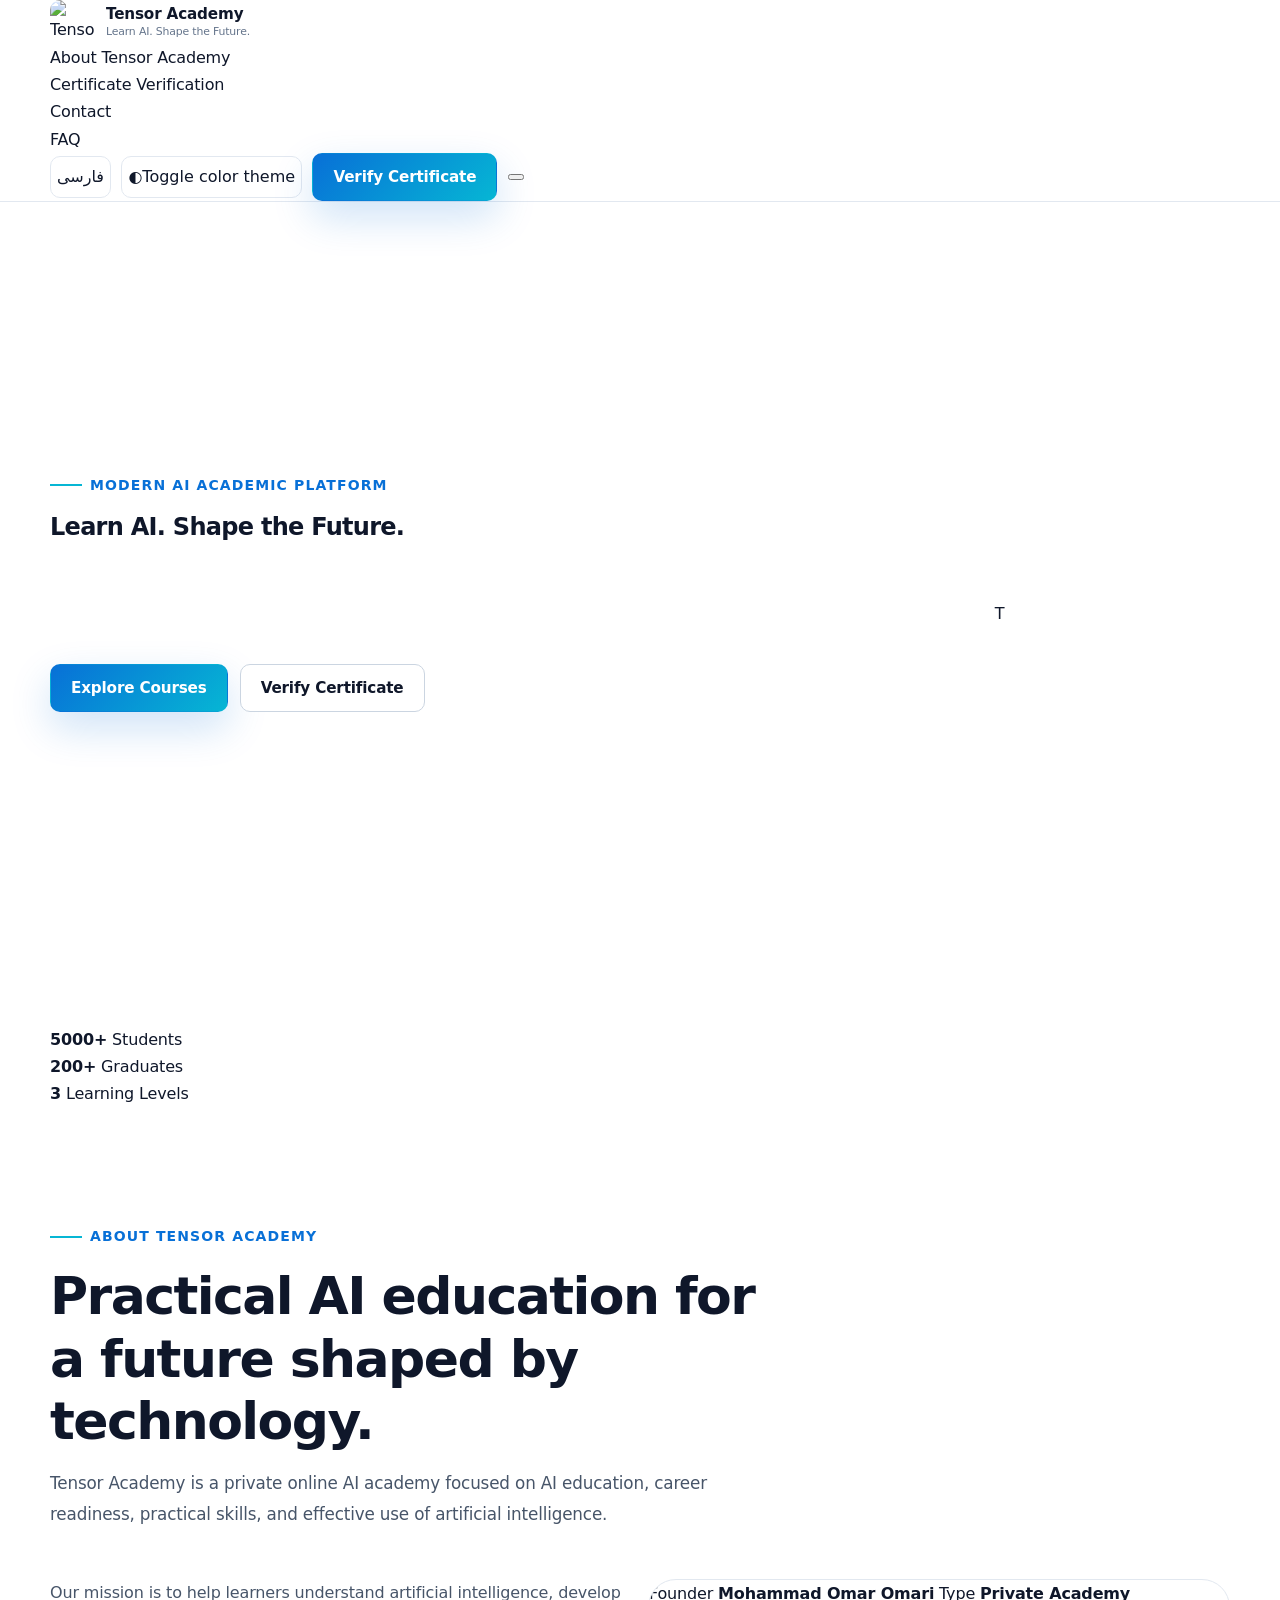
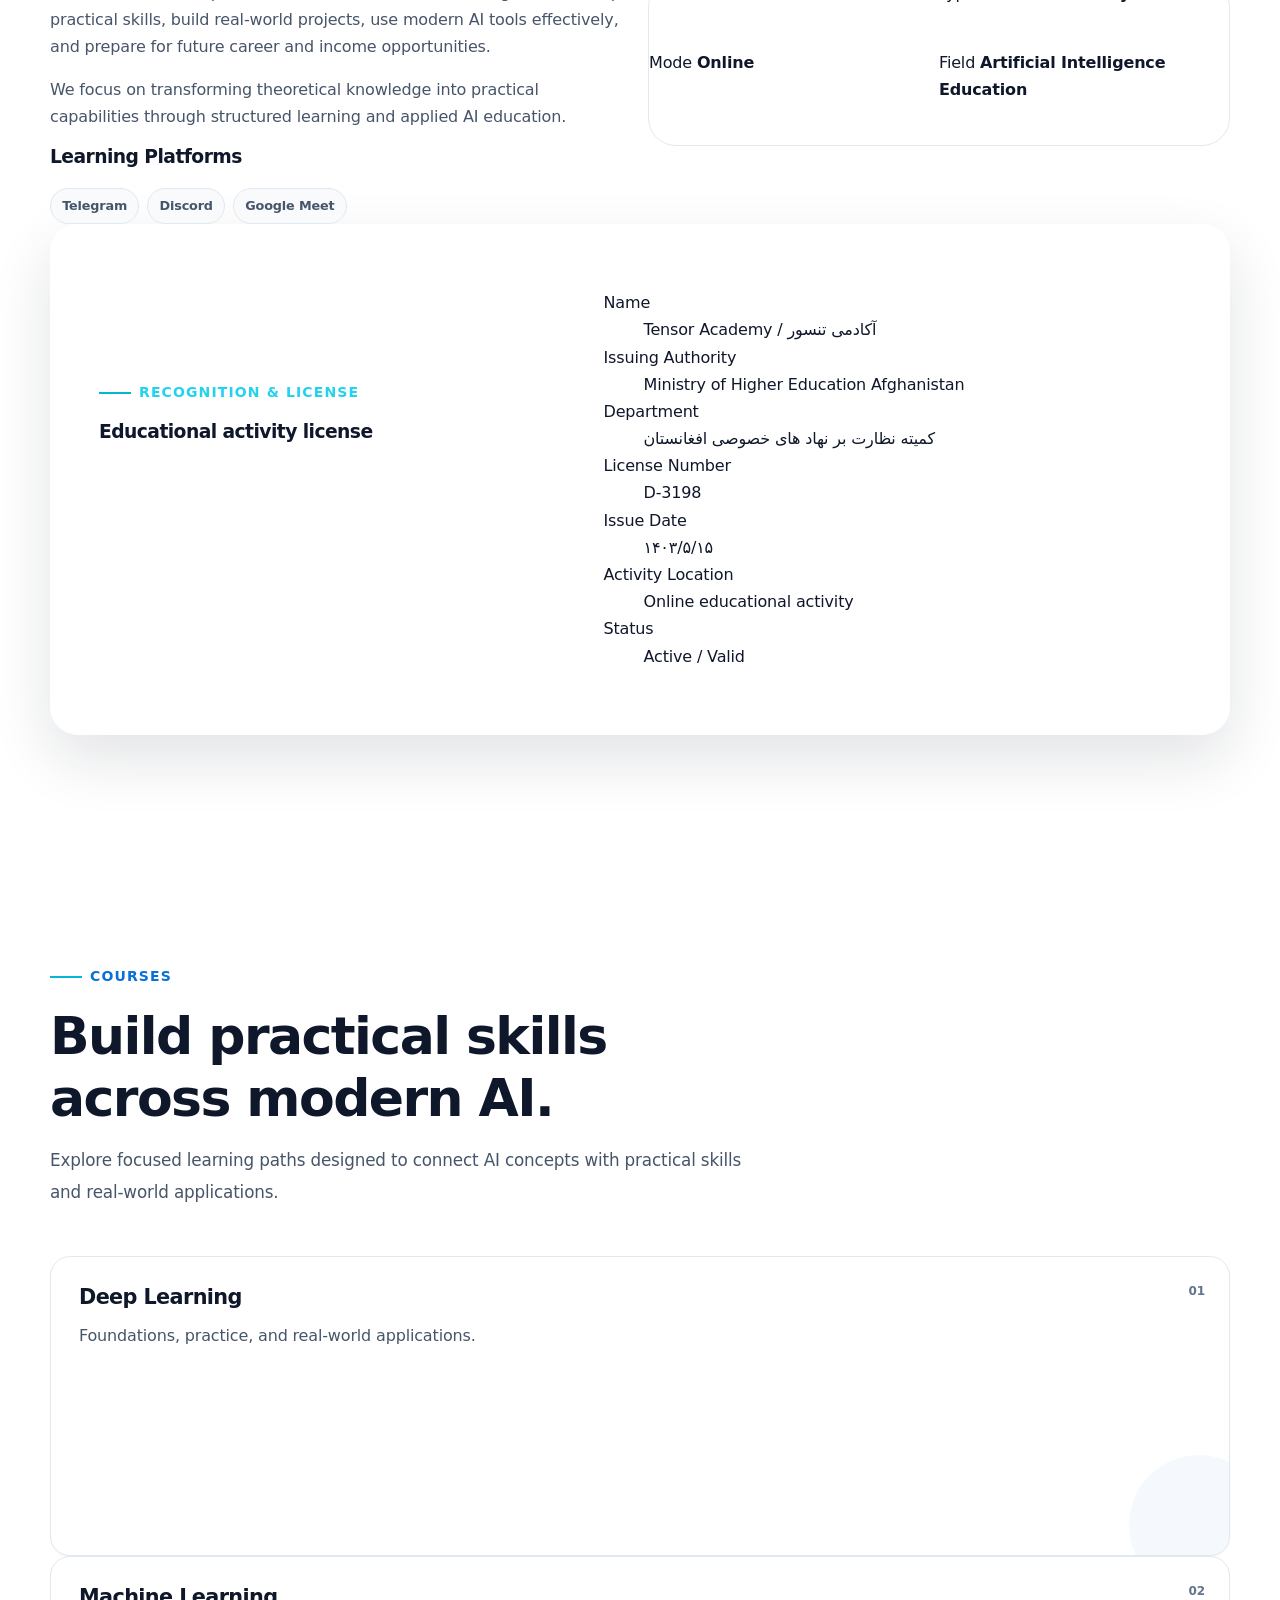
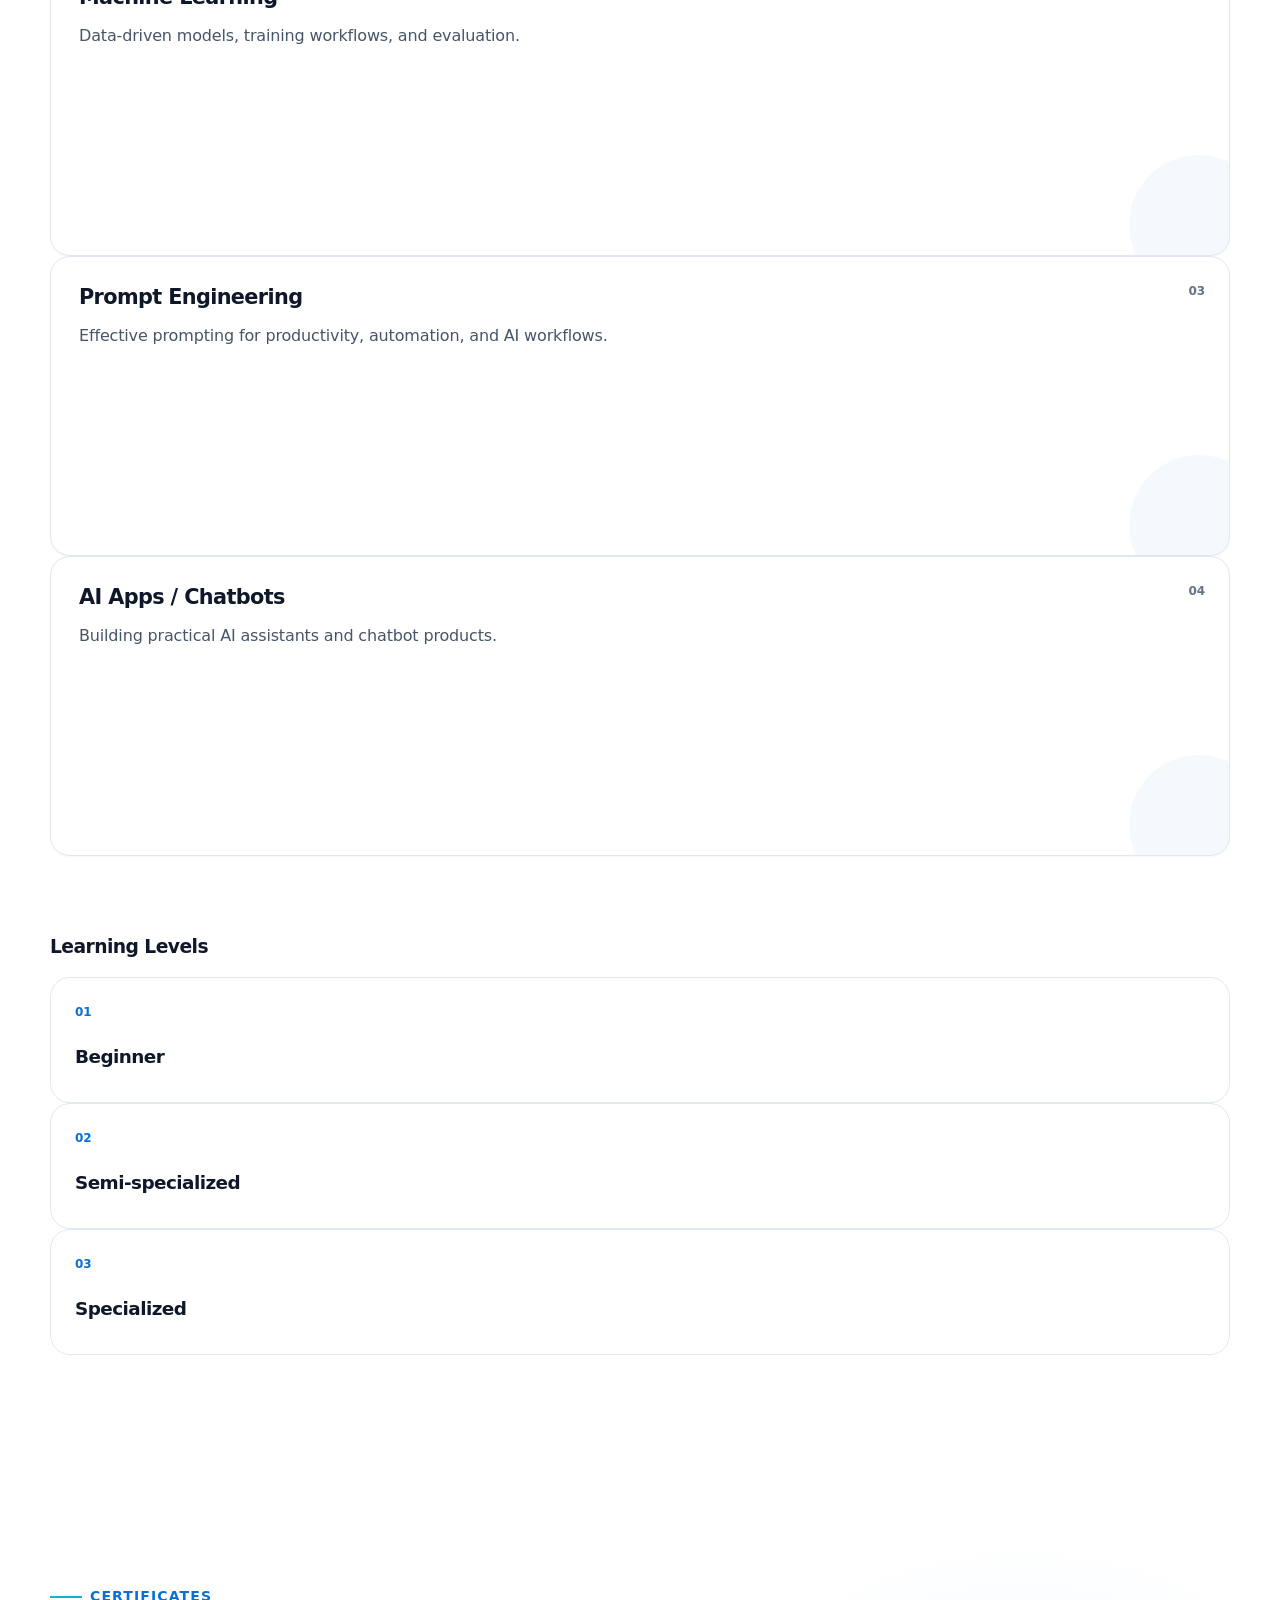
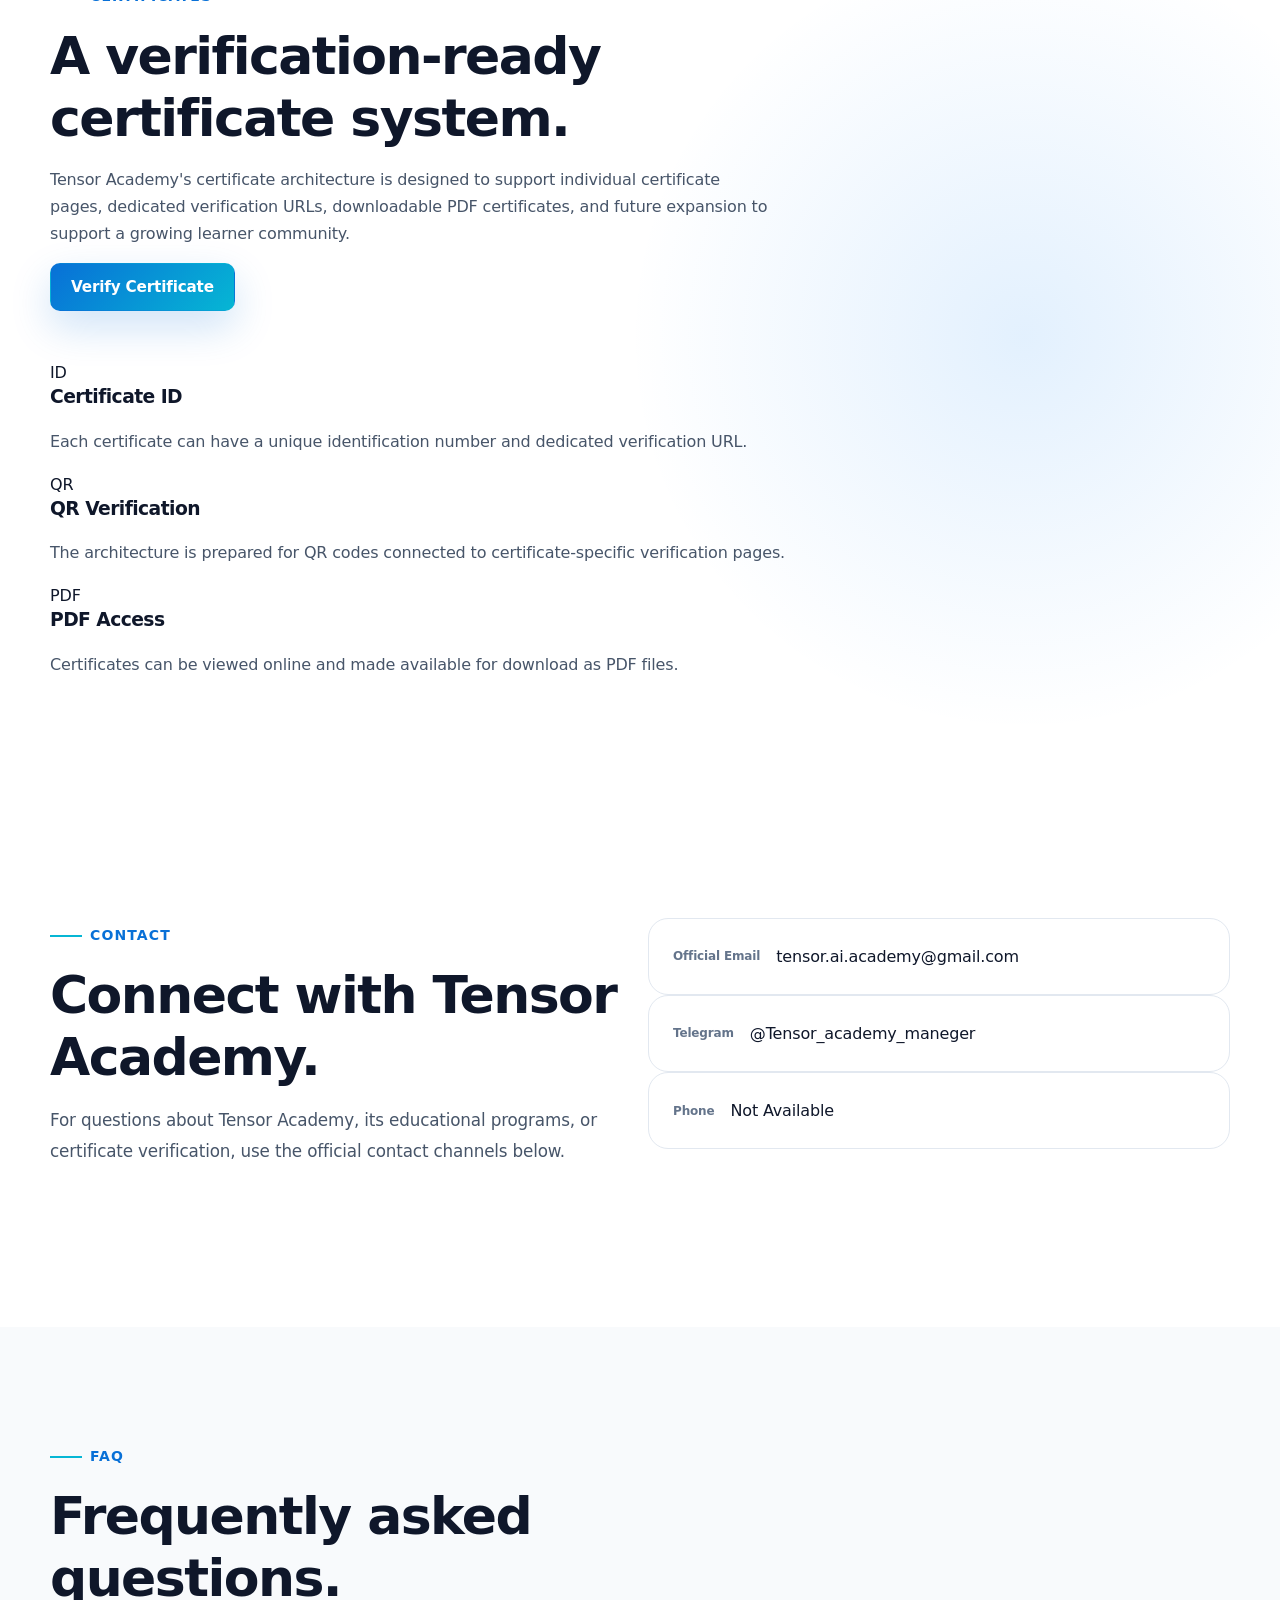
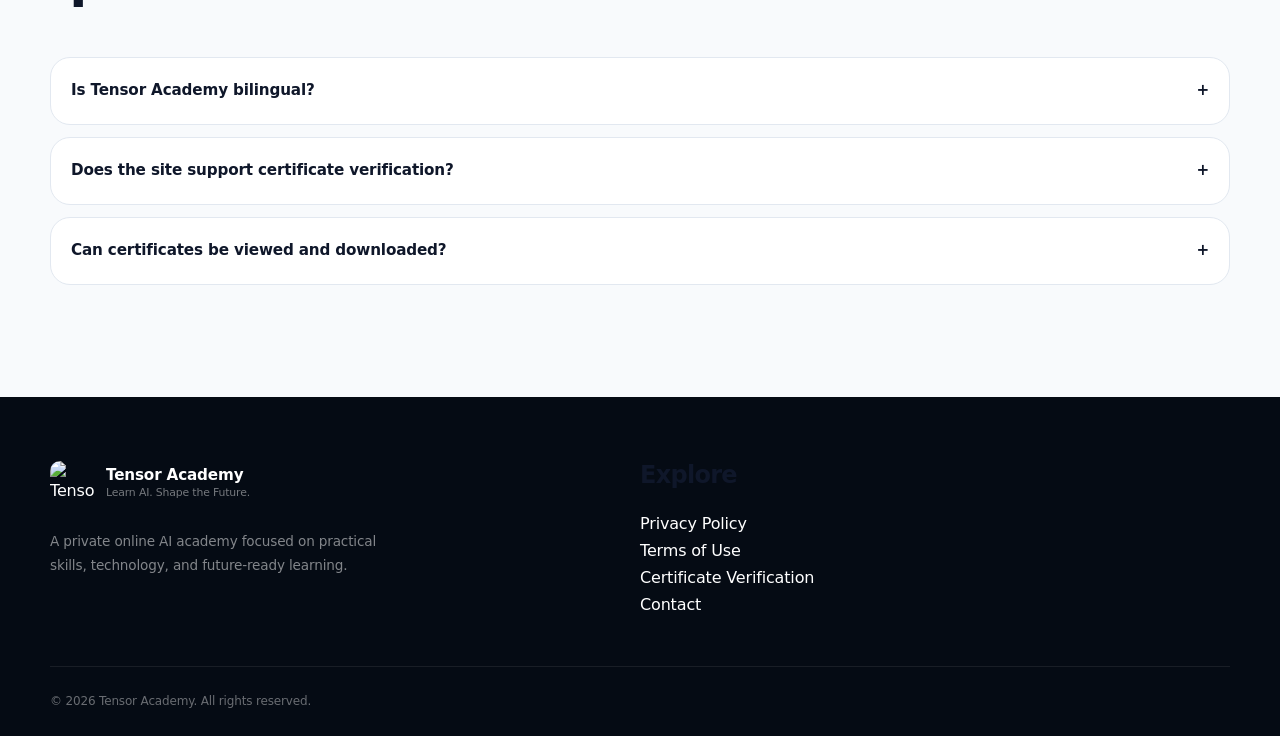
==== commit 0249a386: "Update index.html" ====
--- a/index.html
+++ b/index.html
@@ -2,59 +2,112 @@
 <html lang="en" dir="ltr">
 <head>
   <meta charset="UTF-8">
-  <meta name="viewport" content="width=device-width, initial-scale=1.0">
+
+  <meta
+    name="viewport"
+    content="width=device-width, initial-scale=1.0"
+  >
+
+  <meta
+    name="description"
+    content="Tensor Academy is a private bilingual online AI academy focused on Deep Learning, Machine Learning, Prompt Engineering, and AI apps and chatbots."
+  >
+
+  <meta
+    name="robots"
+    content="index, follow"
+  >
+
+  <link
+    rel="canonical"
+    href="https://tensor-ai-academy.github.io/tensor-ai-academy/"
+  >
+
+  <meta
+    property="og:type"
+    content="website"
+  >
+
+  <meta
+    property="og:title"
+    content="Tensor Academy | Learn AI. Shape the Future."
+  >
+
+  <meta
+    property="og:description"
+    content="A modern bilingual online academy for practical AI education and future-ready skills."
+  >
+
+  <meta
+    property="og:url"
+    content="https://tensor-ai-academy.github.io/tensor-ai-academy/"
+  >
+
+  <meta
+    property="og:image"
+    content="assets/images/tensor-academy-logo.png"
+  >
+
+  <meta
+    property="og:locale"
+    content="en_US"
+  >
+
+  <meta
+    property="og:locale:alternate"
+    content="fa_AF"
+  >
+
+  <meta
+    name="twitter:card"
+    content="summary"
+  >
+
+  <meta
+    name="twitter:title"
+    content="Tensor Academy | Learn AI. Shape the Future."
+  >
+
+  <meta
+    name="twitter:description"
+    content="A modern bilingual online academy for practical AI education and future-ready skills."
+  >
+
+  <meta
+    name="twitter:image"
+    content="assets/images/tensor-academy-logo.png"
+  >
 
   <title>Tensor Academy | Learn AI. Shape the Future.</title>
 
-  <meta
-    name="description"
-    content="Tensor Academy is a private bilingual online AI academy focused on practical skills in Deep Learning, Machine Learning, Prompt Engineering, and AI apps and chatbots."
-  >
-
-  <meta name="robots" content="index, follow">
-  <meta name="theme-color" content="#07111f">
-
-  <link rel="canonical" href="https://tensor-ai-academy.github.io/tensor-ai-academy/">
-
-  <meta property="og:type" content="website">
-  <meta property="og:title" content="Tensor Academy | Learn AI. Shape the Future.">
-  <meta
-    property="og:description"
-    content="A modern bilingual online AI academy focused on practical skills, AI education, and future career opportunities."
-  >
-  <meta property="og:url" content="https://tensor-ai-academy.github.io/tensor-ai-academy/">
-  <meta property="og:site_name" content="Tensor Academy">
-  <meta property="og:image" content="assets/images/tensor-academy-logo.png">
-
-  <meta name="twitter:card" content="summary">
-  <meta name="twitter:title" content="Tensor Academy | Learn AI. Shape the Future.">
-  <meta
-    name="twitter:description"
-    content="Learn Deep Learning, Machine Learning, Prompt Engineering, and AI apps and chatbots with Tensor Academy."
-  >
-  <meta name="twitter:image" content="assets/images/tensor-academy-logo.png">
-
-  <link rel="icon" type="image/png" href="assets/images/tensor-academy-logo.png">
-
-  <link rel="preconnect" href="https://fonts.googleapis.com">
-  <link rel="preconnect" href="https://fonts.gstatic.com" crossorigin>
-
   <link
-    href="https://fonts.googleapis.com/css2?family=Inter:wght@400;500;600;700;800&family=Vazirmatn:wght@400;500;600;700;800&display=swap"
+    rel="icon"
+    type="image/png"
+    href="assets/images/tensor-academy-logo.png"
+  >
+
+  <link
     rel="stylesheet"
-  >
-
-  <link rel="stylesheet" href="css/style.css">
+    href="css/style.css"
+  >
+
+  <script
+    src="js/app.js"
+    defer
+  ></script>
 </head>
 
 <body>
-
-  <a class="skip-link" href="#main-content" data-i18n="skipLink">
-    Skip to main content
+  <a
+    class="skip-link"
+    href="#main-content"
+    data-i18n="accessibility.skipToContent"
+  >
+    Skip to content
   </a>
 
   <header class="site-header" id="site-header">
-    <div class="container header-inner">
+    <div class="container header-container">
 
       <a
         class="brand"
@@ -65,148 +118,224 @@
           class="brand-logo"
           src="assets/images/tensor-academy-logo.png"
           alt="Tensor Academy logo"
-          width="48"
-          height="48"
+          width="56"
+          height="56"
         >
 
         <span class="brand-content">
           <span class="brand-name">Tensor Academy</span>
-          <span class="brand-tagline">Learn AI. Shape the Future.</span>
+          <span
+            class="brand-tagline"
+            data-i18n="brand.tagline"
+          >
+            Learn AI. Shape the Future.
+          </span>
         </span>
       </a>
 
-      <nav class="desktop-nav" aria-label="Primary navigation">
-        <a href="#about" data-i18n="navAbout">About Tensor Academy</a>
-        <a href="#courses" data-i18n="navCourses">Courses</a>
-        <a href="#certificates" data-i18n="navCertificates">Certificates</a>
-        <a href="#contact" data-i18n="navContact">Contact</a>
-        <a href="#faq" data-i18n="navFaq">FAQ</a>
+      <nav
+        class="desktop-navigation"
+        aria-label="Primary navigation"
+      >
+        <ul class="navigation-list">
+          <li>
+            <a
+              href="#about"
+              data-i18n="navigation.about"
+            >
+              About Tensor Academy
+            </a>
+          </li>
+
+          <li>
+            <a
+              href="verify.html"
+              data-i18n="navigation.verify"
+            >
+              Certificate Verification
+            </a>
+          </li>
+
+          <li>
+            <a
+              href="#contact"
+              data-i18n="navigation.contact"
+            >
+              Contact
+            </a>
+          </li>
+
+          <li>
+            <a
+              href="#faq"
+              data-i18n="navigation.faq"
+            >
+              FAQ
+            </a>
+          </li>
+        </ul>
       </nav>
 
       <div class="header-actions">
+        <button
+          class="icon-button language-toggle"
+          type="button"
+          id="language-toggle"
+          aria-label="Switch language"
+          aria-pressed="false"
+        >
+          <span
+            class="language-toggle-label"
+            data-language-label
+          >
+            فارسی
+          </span>
+        </button>
+
+        <button
+          class="icon-button theme-toggle"
+          type="button"
+          id="theme-toggle"
+          aria-label="Toggle color theme"
+          aria-pressed="false"
+        >
+          <span
+            class="theme-icon"
+            aria-hidden="true"
+          >
+            ◐
+          </span>
+
+          <span
+            class="sr-only"
+            data-i18n="accessibility.toggleTheme"
+          >
+            Toggle color theme
+          </span>
+        </button>
 
         <a
-          class="button button-primary button-small header-verify-button"
+          class="button button-primary header-verify-button"
           href="verify.html"
-          data-i18n="verifyCertificate"
+          data-i18n="buttons.verifyCertificate"
         >
           Verify Certificate
         </a>
 
         <button
-          class="icon-button"
-          id="language-toggle"
+          class="mobile-menu-toggle"
           type="button"
-          aria-label="Switch language"
-          aria-controls="mobile-menu"
-          data-i18n-aria-label="languageToggleLabel"
-        >
-          <span class="language-icon" aria-hidden="true">文</span>
-          <span id="language-label">FA</span>
-        </button>
-
-        <button
-          class="icon-button"
-          id="theme-toggle"
-          type="button"
-          aria-label="Switch to dark mode"
-          aria-pressed="false"
-          data-i18n-aria-label="themeToggleLabel"
-        >
-          <span id="theme-icon" aria-hidden="true">☾</span>
-        </button>
-
-        <button
-          class="menu-toggle"
-          id="menu-toggle"
-          type="button"
+          id="mobile-menu-toggle"
           aria-label="Open navigation menu"
           aria-expanded="false"
-          aria-controls="mobile-menu"
-          data-i18n-aria-label="menuToggleLabel"
+          aria-controls="mobile-navigation"
         >
-          <span></span>
-          <span></span>
-          <span></span>
+          <span aria-hidden="true"></span>
+          <span aria-hidden="true"></span>
+          <span aria-hidden="true"></span>
         </button>
-
       </div>
     </div>
 
     <nav
-      class="mobile-nav"
-      id="mobile-menu"
+      class="mobile-navigation"
+      id="mobile-navigation"
       aria-label="Mobile navigation"
-      aria-hidden="true"
+      hidden
     >
-      <div class="container mobile-nav-inner">
-
-        <a href="#about" data-mobile-nav-link data-i18n="navAbout">
-          About Tensor Academy
-        </a>
-
-        <a href="#courses" data-mobile-nav-link data-i18n="navCourses">
-          Courses
-        </a>
-
-        <a href="#certificates" data-mobile-nav-link data-i18n="navCertificates">
-          Certificates
-        </a>
-
-        <a href="#contact" data-mobile-nav-link data-i18n="navContact">
-          Contact
-        </a>
-
-        <a href="#faq" data-mobile-nav-link data-i18n="navFaq">
-          FAQ
-        </a>
-
-        <a
-          class="button button-primary"
-          href="verify.html"
-          data-i18n="verifyCertificate"
-        >
-          Verify Certificate
-        </a>
-
+      <div class="container">
+        <ul class="mobile-navigation-list">
+          <li>
+            <a
+              href="#about"
+              data-mobile-nav-link
+              data-i18n="navigation.about"
+            >
+              About Tensor Academy
+            </a>
+          </li>
+
+          <li>
+            <a
+              href="#courses"
+              data-mobile-nav-link
+              data-i18n="navigation.courses"
+            >
+              Courses
+            </a>
+          </li>
+
+          <li>
+            <a
+              href="verify.html"
+              data-mobile-nav-link
+              data-i18n="navigation.verify"
+            >
+              Certificate Verification
+            </a>
+          </li>
+
+          <li>
+            <a
+              href="#contact"
+              data-mobile-nav-link
+              data-i18n="navigation.contact"
+            >
+              Contact
+            </a>
+          </li>
+
+          <li>
+            <a
+              href="#faq"
+              data-mobile-nav-link
+              data-i18n="navigation.faq"
+            >
+              FAQ
+            </a>
+          </li>
+        </ul>
       </div>
     </nav>
   </header>
 
-
   <main id="main-content">
 
-    <!-- Hero -->
-    <section class="hero section" id="home">
-      <div class="hero-background" aria-hidden="true">
-        <div class="hero-orb hero-orb-one"></div>
-        <div class="hero-orb hero-orb-two"></div>
-        <div class="hero-grid"></div>
-      </div>
-
+    <section
+      class="hero-section"
+      id="home"
+      aria-labelledby="hero-title"
+    >
       <div class="container hero-container">
 
         <div class="hero-content">
-
-          <p class="eyebrow" data-i18n="heroEyebrow">
+          <p
+            class="eyebrow"
+            data-i18n="hero.eyebrow"
+          >
             Modern AI Academic Platform
           </p>
 
-          <h1 data-i18n="heroTitle">
+          <h1
+            id="hero-title"
+            data-i18n="hero.title"
+          >
             Learn AI. Shape the Future.
           </h1>
 
-          <p class="hero-description" data-i18n="heroDescription">
+          <p
+            class="hero-description"
+            data-i18n="hero.description"
+          >
             Tensor Academy is a bilingual online academy for Deep Learning,
             Machine Learning, Prompt Engineering, and AI apps/chatbots.
           </p>
 
           <div class="hero-actions">
-
             <a
               class="button button-primary"
               href="#courses"
-              data-i18n="exploreCourses"
+              data-i18n="buttons.exploreCourses"
             >
               Explore Courses
             </a>
@@ -214,575 +343,602 @@
             <a
               class="button button-secondary"
               href="verify.html"
-              data-i18n="verifyCertificate"
+              data-i18n="buttons.verifyCertificate"
             >
               Verify Certificate
             </a>
-
           </div>
-
-          <div class="hero-trust" aria-label="Academy highlights">
-
-            <div class="trust-item">
-              <span class="trust-value">5000+</span>
-              <span class="trust-label" data-i18n="students">Students</span>
-            </div>
-
-            <div class="trust-divider" aria-hidden="true"></div>
-
-            <div class="trust-item">
-              <span class="trust-value">200+</span>
-              <span class="trust-label" data-i18n="graduates">Graduates</span>
-            </div>
-
-            <div class="trust-divider" aria-hidden="true"></div>
-
-            <div class="trust-item">
-              <span class="trust-value">3</span>
-              <span class="trust-label" data-i18n="learningLevels">Learning Levels</span>
-            </div>
-
+        </div>
+
+        <div
+          class="hero-visual"
+          aria-hidden="true"
+        >
+          <div class="hero-grid"></div>
+
+          <div class="hero-orbit hero-orbit-one"></div>
+          <div class="hero-orbit hero-orbit-two"></div>
+
+          <div class="hero-core">
+            <span class="hero-core-symbol">T</span>
           </div>
-
-        </div>
-
-        <div class="hero-visual" aria-hidden="true">
-
-          <div class="ai-visual">
-            <div class="ai-visual-glow"></div>
-
-            <div class="ai-ring ai-ring-outer"></div>
-            <div class="ai-ring ai-ring-middle"></div>
-            <div class="ai-ring ai-ring-inner"></div>
-
-            <div class="ai-core">
-              <span class="ai-core-symbol">AI</span>
-            </div>
-
-            <span class="ai-node ai-node-one"></span>
-            <span class="ai-node ai-node-two"></span>
-            <span class="ai-node ai-node-three"></span>
-            <span class="ai-node ai-node-four"></span>
-
-          </div>
-
-        </div>
-
+        </div>
+      </div>
+
+      <div class="container statistics-grid">
+        <article class="stat-card">
+          <strong class="stat-value">5000+</strong>
+          <span
+            class="stat-label"
+            data-i18n="statistics.students"
+          >
+            Students
+          </span>
+        </article>
+
+        <article class="stat-card">
+          <strong class="stat-value">200+</strong>
+          <span
+            class="stat-label"
+            data-i18n="statistics.graduates"
+          >
+            Graduates
+          </span>
+        </article>
+
+        <article class="stat-card">
+          <strong class="stat-value">3</strong>
+          <span
+            class="stat-label"
+            data-i18n="statistics.levels"
+          >
+            Learning Levels
+          </span>
+        </article>
       </div>
     </section>
 
-
-    <!-- About -->
-    <section class="section section-light" id="about">
+    <section
+      class="section about-section"
+      id="about"
+      aria-labelledby="about-title"
+    >
       <div class="container">
 
-        <div class="section-heading section-heading-split">
-
-          <div>
-            <p class="eyebrow" data-i18n="aboutEyebrow">
-              About Tensor Academy
-            </p>
-
-            <h2 data-i18n="aboutTitle">
-              Build practical AI skills for the future.
-            </h2>
-          </div>
-
-          <p class="section-intro" data-i18n="aboutIntro">
+        <div class="section-heading">
+          <p
+            class="eyebrow"
+            data-i18n="about.eyebrow"
+          >
+            About Tensor Academy
+          </p>
+
+          <h2
+            id="about-title"
+            data-i18n="about.title"
+          >
+            Practical AI education for a future shaped by technology.
+          </h2>
+
+          <p
+            class="section-description"
+            data-i18n="about.description"
+          >
             Tensor Academy is a private online AI academy focused on AI
             education, career readiness, practical skills, and effective use
             of artificial intelligence.
           </p>
-
         </div>
 
         <div class="about-grid">
 
-          <article class="about-card about-card-primary">
-            <div class="card-icon" aria-hidden="true">AI</div>
-
-            <h3 data-i18n="aboutMissionTitle">
-              From knowledge to practical capability
-            </h3>
-
-            <p data-i18n="aboutMissionText">
-              We help learners understand modern artificial intelligence
-              technologies, develop practical skills, use AI effectively,
-              build real projects, and prepare for future career and income
-              opportunities.
+          <div class="about-main">
+            <p data-i18n="about.mission">
+              Our mission is to help learners understand artificial
+              intelligence, develop practical skills, build real-world
+              projects, use modern AI tools effectively, and prepare for
+              future career and income opportunities.
             </p>
-          </article>
+
+            <p data-i18n="about.approach">
+              We focus on transforming theoretical knowledge into practical
+              capabilities through structured learning and applied AI
+              education.
+            </p>
+          </div>
 
           <div class="about-details">
 
-            <div class="detail-item">
-              <span class="detail-label" data-i18n="founderLabel">
+            <article class="info-card">
+              <span
+                class="info-card-label"
+                data-i18n="about.founderLabel"
+              >
                 Founder
               </span>
-              <strong>Mohammad Omar Omari</strong>
-            </div>
-
-            <div class="detail-item">
-              <span class="detail-label" data-i18n="typeLabel">
+
+              <strong data-i18n="about.founder">
+                Mohammad Omar Omari
+              </strong>
+            </article>
+
+            <article class="info-card">
+              <span
+                class="info-card-label"
+                data-i18n="about.typeLabel"
+              >
                 Type
               </span>
-              <strong data-i18n="privateAcademy">
+
+              <strong data-i18n="about.type">
                 Private Academy
               </strong>
-            </div>
-
-            <div class="detail-item">
-              <span class="detail-label" data-i18n="modeLabel">
+            </article>
+
+            <article class="info-card">
+              <span
+                class="info-card-label"
+                data-i18n="about.modeLabel"
+              >
                 Mode
               </span>
-              <strong data-i18n="onlineLearning">
+
+              <strong data-i18n="about.mode">
                 Online
               </strong>
-            </div>
-
-            <div class="detail-item">
-              <span class="detail-label" data-i18n="fieldLabel">
+            </article>
+
+            <article class="info-card">
+              <span
+                class="info-card-label"
+                data-i18n="about.fieldLabel"
+              >
                 Field
               </span>
-              <strong data-i18n="aiEducation">
+
+              <strong data-i18n="about.field">
                 Artificial Intelligence Education
               </strong>
-            </div>
-
-            <div class="detail-item detail-item-wide">
-              <span class="detail-label" data-i18n="platformsLabel">
-                Learning Platforms
-              </span>
-
-              <div class="platform-list">
-                <span>Telegram</span>
-                <span>Discord</span>
-                <span>Google Meet</span>
-              </div>
-            </div>
+            </article>
 
           </div>
-
+        </div>
+
+        <div class="platforms-block">
+          <h3 data-i18n="about.platformsTitle">
+            Learning Platforms
+          </h3>
+
+          <div class="platform-list">
+            <span class="platform-badge">Telegram</span>
+            <span class="platform-badge">Discord</span>
+            <span class="platform-badge">Google Meet</span>
+          </div>
+        </div>
+
+        <div class="recognition-card">
+          <div class="recognition-content">
+            <p
+              class="eyebrow"
+              data-i18n="recognition.eyebrow"
+            >
+              Recognition & License
+            </p>
+
+            <h3 data-i18n="recognition.title">
+              Educational activity license
+            </h3>
+
+            <p data-i18n="recognition.description">
+              Tensor Academy states that it holds recognition for online
+              educational activity from the Ministry of Higher Education
+              Afghanistan, under the Committee for Supervision of Private
+              Institutions.
+            </p>
+          </div>
+
+          <dl class="recognition-details">
+            <div>
+              <dt data-i18n="recognition.nameLabel">Name</dt>
+              <dd>Tensor Academy / آکادمی تنسور</dd>
+            </div>
+
+            <div>
+              <dt data-i18n="recognition.authorityLabel">
+                Issuing Authority
+              </dt>
+              <dd>Ministry of Higher Education Afghanistan</dd>
+            </div>
+
+            <div>
+              <dt data-i18n="recognition.departmentLabel">
+                Department
+              </dt>
+              <dd>کمیته نظارت بر نهاد های خصوصی افغانستان</dd>
+            </div>
+
+            <div>
+              <dt data-i18n="recognition.licenseLabel">
+                License Number
+              </dt>
+              <dd>D-3198</dd>
+            </div>
+
+            <div>
+              <dt data-i18n="recognition.issueDateLabel">
+                Issue Date
+              </dt>
+              <dd>۱۴۰۳/۵/۱۵</dd>
+            </div>
+
+            <div>
+              <dt data-i18n="recognition.locationLabel">
+                Activity Location
+              </dt>
+              <dd>Online educational activity</dd>
+            </div>
+
+            <div>
+              <dt data-i18n="recognition.statusLabel">
+                Status
+              </dt>
+              <dd data-i18n="recognition.status">
+                Active / Valid
+              </dd>
+            </div>
+          </dl>
         </div>
 
       </div>
     </section>
 
-
-    <!-- Recognition -->
-    <section class="section recognition-section" id="recognition">
+    <section
+      class="section courses-section"
+      id="courses"
+      aria-labelledby="courses-title"
+    >
       <div class="container">
 
-        <div class="recognition-card">
-
-          <div class="recognition-content">
-
-            <p class="eyebrow" data-i18n="recognitionEyebrow">
-              Recognition & License
-            </p>
-
-            <h2 data-i18n="recognitionTitle">
-              Educational activity license
-            </h2>
-
-            <p data-i18n="recognitionDescription">
-              Tensor Academy states that it holds recognition for educational
-              activity from the Ministry of Higher Education Afghanistan,
-              through the Committee for Supervision of Private Institutions.
-            </p>
+        <div class="section-heading section-heading-centered">
+          <p
+            class="eyebrow"
+            data-i18n="courses.eyebrow"
+          >
+            Courses
+          </p>
+
+          <h2
+            id="courses-title"
+            data-i18n="courses.title"
+          >
+            Build practical skills across modern AI.
+          </h2>
+
+          <p
+            class="section-description"
+            data-i18n="courses.description"
+          >
+            Explore focused learning paths designed to connect AI concepts
+            with practical skills and real-world applications.
+          </p>
+        </div>
+
+        <div class="course-grid">
+
+          <article class="course-card">
+            <span class="course-number">01</span>
+
+            <div class="course-card-content">
+              <h3 data-i18n="courses.deepLearning.title">
+                Deep Learning
+              </h3>
+
+              <p data-i18n="courses.deepLearning.description">
+                Foundations, practice, and real-world applications.
+              </p>
+            </div>
+          </article>
+
+          <article class="course-card">
+            <span class="course-number">02</span>
+
+            <div class="course-card-content">
+              <h3 data-i18n="courses.machineLearning.title">
+                Machine Learning
+              </h3>
+
+              <p data-i18n="courses.machineLearning.description">
+                Data-driven models, training workflows, and evaluation.
+              </p>
+            </div>
+          </article>
+
+          <article class="course-card">
+            <span class="course-number">03</span>
+
+            <div class="course-card-content">
+              <h3 data-i18n="courses.promptEngineering.title">
+                Prompt Engineering
+              </h3>
+
+              <p data-i18n="courses.promptEngineering.description">
+                Effective prompting for productivity, automation, and AI
+                workflows.
+              </p>
+            </div>
+          </article>
+
+          <article class="course-card">
+            <span class="course-number">04</span>
+
+            <div class="course-card-content">
+              <h3 data-i18n="courses.aiApps.title">
+                AI Apps / Chatbots
+              </h3>
+
+              <p data-i18n="courses.aiApps.description">
+                Building practical AI assistants and chatbot products.
+              </p>
+            </div>
+          </article>
+
+        </div>
+
+        <div class="learning-levels">
+          <h3 data-i18n="courses.levelsTitle">
+            Learning Levels
+          </h3>
+
+          <div class="level-grid">
+
+            <article class="level-card">
+              <span class="level-index">01</span>
+
+              <h4 data-i18n="courses.levels.beginner">
+                Beginner
+              </h4>
+            </article>
+
+            <article class="level-card">
+              <span class="level-index">02</span>
+
+              <h4 data-i18n="courses.levels.semiSpecialized">
+                Semi-specialized
+              </h4>
+            </article>
+
+            <article class="level-card">
+              <span class="level-index">03</span>
+
+              <h4 data-i18n="courses.levels.specialized">
+                Specialized
+              </h4>
+            </article>
 
           </div>
-
-          <div class="license-details">
-
-            <div class="license-item">
-              <span data-i18n="licenseNameLabel">Name</span>
-              <strong>Tensor Academy / آکادمی تنسور</strong>
-            </div>
-
-            <div class="license-item">
-              <span data-i18n="issuingAuthorityLabel">
-                Issuing Authority
-              </span>
-              <strong>Ministry of Higher Education Afghanistan</strong>
-            </div>
-
-            <div class="license-item">
-              <span data-i18n="departmentLabel">Department</span>
-              <strong data-i18n="privateInstitutionsCommittee">
-                Committee for Supervision of Private Institutions
-              </strong>
-            </div>
-
-            <div class="license-item">
-              <span data-i18n="licenseTypeLabel">License Type</span>
-              <strong>Educational activity license</strong>
-            </div>
-
-            <div class="license-item">
-              <span data-i18n="licenseNumberLabel">License Number</span>
-              <strong>D-3198</strong>
-            </div>
-
-            <div class="license-item">
-              <span data-i18n="issueDateLabel">Issue Date</span>
-              <strong>۱۴۰۳/۵/۱۵</strong>
-            </div>
-
-            <div class="license-item">
-              <span data-i18n="activityLocationLabel">
-                Activity Location
-              </span>
-              <strong data-i18n="onlineEducationalActivity">
-                Online educational activity
-              </strong>
-            </div>
-
-            <div class="license-item">
-              <span data-i18n="statusLabel">Status</span>
-              <strong class="status-valid" data-i18n="activeValid">
-                Active / Valid
-              </strong>
-            </div>
-
-          </div>
-
         </div>
 
       </div>
     </section>
 
-
-    <!-- Courses -->
-    <section class="section section-light" id="courses">
+    <section
+      class="section certificates-section"
+      id="certificates"
+      aria-labelledby="certificates-title"
+    >
       <div class="container">
 
-        <div class="section-heading">
-
-          <p class="eyebrow" data-i18n="coursesEyebrow">
-            Learning Paths
-          </p>
-
-          <h2 data-i18n="coursesTitle">
-            Learn the technologies shaping modern AI.
-          </h2>
-
-          <p data-i18n="coursesIntro">
-            Explore focused learning areas designed to turn foundational
-            knowledge into practical AI skills.
-          </p>
-
-        </div>
-
-        <div class="courses-grid">
-
-          <article class="course-card">
-            <span class="course-number">01</span>
-
-            <div class="course-icon" aria-hidden="true">DL</div>
-
-            <h3>Deep Learning</h3>
-
-            <p data-i18n="deepLearningDescription">
-              Foundations, practice, and real-world applications.
+        <div class="certificate-overview">
+
+          <div class="section-heading">
+            <p
+              class="eyebrow"
+              data-i18n="certificates.eyebrow"
+            >
+              Certificates
             </p>
 
-            <span class="course-link" data-i18n="learnMore">
-              Learn more
-            </span>
-          </article>
-
-          <article class="course-card">
-            <span class="course-number">02</span>
-
-            <div class="course-icon" aria-hidden="true">ML</div>
-
-            <h3>Machine Learning</h3>
-
-            <p data-i18n="machineLearningDescription">
-              Data-driven models, training workflows, and evaluation.
+            <h2
+              id="certificates-title"
+              data-i18n="certificates.title"
+            >
+              A verification-ready certificate system.
+            </h2>
+
+            <p
+              class="section-description"
+              data-i18n="certificates.description"
+            >
+              Tensor Academy's certificate architecture is designed to
+              support individual certificate pages, dedicated verification
+              URLs, downloadable PDF certificates, and future expansion to
+              support a growing learner community.
             </p>
 
-            <span class="course-link" data-i18n="learnMore">
-              Learn more
-            </span>
-          </article>
-
-          <article class="course-card">
-            <span class="course-number">03</span>
-
-            <div class="course-icon" aria-hidden="true">PE</div>
-
-            <h3>Prompt Engineering</h3>
-
-            <p data-i18n="promptEngineeringDescription">
-              Effective prompting for productivity, automation, and AI
-              workflows.
-            </p>
-
-            <span class="course-link" data-i18n="learnMore">
-              Learn more
-            </span>
-          </article>
-
-          <article class="course-card">
-            <span class="course-number">04</span>
-
-            <div class="course-icon" aria-hidden="true">AI</div>
-
-            <h3>AI Apps / Chatbots</h3>
-
-            <p data-i18n="aiAppsDescription">
-              Building practical AI assistants and chatbot products.
-            </p>
-
-            <span class="course-link" data-i18n="learnMore">
-              Learn more
-            </span>
-          </article>
-
-        </div>
-
-        <div class="learning-levels">
-
-          <div class="learning-levels-heading">
-            <p class="eyebrow" data-i18n="levelsEyebrow">
-              Learning Levels
-            </p>
-
-            <h3 data-i18n="levelsTitle">
-              A structured path for different stages of learning.
-            </h3>
+            <a
+              class="button button-primary"
+              href="verify.html"
+              data-i18n="buttons.verifyCertificate"
+            >
+              Verify Certificate
+            </a>
           </div>
 
-          <div class="levels-grid">
-
-            <div class="level-card">
-              <span class="level-index">01</span>
-              <h4>Beginner</h4>
-              <p data-i18n="beginnerDescription">
-                Build strong foundations and understand essential AI concepts.
+          <div class="certificate-features">
+
+            <article class="feature-card">
+              <span class="feature-icon" aria-hidden="true">ID</span>
+
+              <h3 data-i18n="certificates.features.identity.title">
+                Certificate ID
+              </h3>
+
+              <p data-i18n="certificates.features.identity.description">
+                Each certificate can have a unique identification number and
+                dedicated verification URL.
               </p>
-            </div>
-
-            <div class="level-card">
-              <span class="level-index">02</span>
-              <h4>Semi-specialized</h4>
-              <p data-i18n="semiSpecializedDescription">
-                Develop deeper knowledge and practical skills through focused
-                learning.
+            </article>
+
+            <article class="feature-card">
+              <span class="feature-icon" aria-hidden="true">QR</span>
+
+              <h3 data-i18n="certificates.features.qr.title">
+                QR Verification
+              </h3>
+
+              <p data-i18n="certificates.features.qr.description">
+                The architecture is prepared for QR codes connected to
+                certificate-specific verification pages.
               </p>
-            </div>
-
-            <div class="level-card">
-              <span class="level-index">03</span>
-              <h4>Specialized</h4>
-              <p data-i18n="specializedDescription">
-                Advance toward specialized AI knowledge and project-based
-                capability.
+            </article>
+
+            <article class="feature-card">
+              <span class="feature-icon" aria-hidden="true">PDF</span>
+
+              <h3 data-i18n="certificates.features.pdf.title">
+                PDF Access
+              </h3>
+
+              <p data-i18n="certificates.features.pdf.description">
+                Certificates can be viewed online and made available for
+                download as PDF files.
               </p>
-            </div>
+            </article>
 
           </div>
-
         </div>
 
       </div>
     </section>
 
-
-    <!-- Certificates -->
-    <section class="section certificates-section" id="certificates">
+    <section
+      class="section contact-section"
+      id="contact"
+      aria-labelledby="contact-title"
+    >
       <div class="container">
 
-        <div class="certificate-layout">
-
-          <div class="certificate-content">
-
-            <p class="eyebrow" data-i18n="certificatesEyebrow">
-              Certificates
+        <div class="contact-grid">
+
+          <div class="section-heading">
+            <p
+              class="eyebrow"
+              data-i18n="contact.eyebrow"
+            >
+              Contact
             </p>
 
-            <h2 data-i18n="certificatesTitle">
-              Verifiable achievements built for trust.
+            <h2
+              id="contact-title"
+              data-i18n="contact.title"
+            >
+              Connect with Tensor Academy.
             </h2>
 
-            <p data-i18n="certificatesDescription">
-              Tensor Academy's certificate architecture is designed to
-              support individual certificate pages, unique Certificate IDs,
-              dedicated verification URLs, PDF documents, and QR-based
-              verification.
+            <p
+              class="section-description"
+              data-i18n="contact.description"
+            >
+              For questions about Tensor Academy, its educational programs,
+              or certificate verification, use the official contact
+              channels below.
             </p>
-
-            <ul class="feature-list">
-
-              <li data-i18n="certificateFeatureOne">
-                Unique Certificate ID
-              </li>
-
-              <li data-i18n="certificateFeatureTwo">
-                Dedicated verification URL
-              </li>
-
-              <li data-i18n="certificateFeatureThree">
-                View and download certificate PDF
-              </li>
-
-              <li data-i18n="certificateFeatureFour">
-                QR-ready verification architecture
-              </li>
-
-            </ul>
-
-            <a
-              class="button button-primary"
-              href="verify.html"
-              data-i18n="verifyCertificate"
-            >
-              Verify Certificate
-            </a>
-
           </div>
 
-          <div class="certificate-preview">
-
-            <div class="certificate-preview-top">
-              <span class="certificate-mark">TA</span>
-
-              <span class="certificate-status">
-                <span class="status-dot"></span>
-                <span data-i18n="verificationReady">
-                  Verification Ready
-                </span>
-              </span>
-            </div>
-
-            <div class="certificate-preview-body">
-
-              <span class="certificate-label" data-i18n="certificateOfCompletion">
-                Certificate of Completion
-              </span>
-
-              <h3>Tensor Academy</h3>
-
-              <p data-i18n="certificatePreviewText">
-                A dedicated verification system for authenticating academy
-                certificates.
-              </p>
-
-            </div>
-
-            <div class="certificate-preview-footer">
-              <span>Certificate ID</span>
-              <strong>TA-AI-2026-••••••</strong>
-            </div>
+          <div class="contact-methods">
+
+            <article class="contact-card">
+              <span
+                class="contact-label"
+                data-i18n="contact.emailLabel"
+              >
+                Official Email
+              </span>
+
+              <a
+                href="mailto:tensor.ai.academy@gmail.com"
+              >
+                tensor.ai.academy@gmail.com
+              </a>
+            </article>
+
+            <article class="contact-card">
+              <span
+                class="contact-label"
+                data-i18n="contact.telegramLabel"
+              >
+                Telegram
+              </span>
+
+              <a
+                href="https://t.me/Tensor_academy_maneger"
+                target="_blank"
+                rel="noopener noreferrer"
+              >
+                @Tensor_academy_maneger
+              </a>
+            </article>
+
+            <article class="contact-card">
+              <span
+                class="contact-label"
+                data-i18n="contact.phoneLabel"
+              >
+                Phone
+              </span>
+
+              <span data-i18n="contact.phoneUnavailable">
+                Not Available
+              </span>
+            </article>
 
           </div>
-
         </div>
 
       </div>
     </section>
 
-
-    <!-- Contact -->
-    <section class="section section-light" id="contact">
+    <section
+      class="section faq-section"
+      id="faq"
+      aria-labelledby="faq-title"
+    >
       <div class="container">
 
-        <div class="section-heading">
-
-          <p class="eyebrow" data-i18n="contactEyebrow">
-            Contact Tensor Academy
+        <div class="section-heading section-heading-centered">
+          <p
+            class="eyebrow"
+            data-i18n="faq.eyebrow"
+          >
+            FAQ
           </p>
 
-          <h2 data-i18n="contactTitle">
-            Connect with the academy.
+          <h2
+            id="faq-title"
+            data-i18n="faq.title"
+          >
+            Frequently asked questions.
           </h2>
-
-          <p data-i18n="contactIntro">
-            For questions about learning opportunities, courses, or the
-            academy, use the official contact channels below.
-          </p>
-
-        </div>
-
-        <div class="contact-grid">
-
-          <a
-            class="contact-card"
-            href="mailto:tensor.ai.academy@gmail.com"
-          >
-            <span class="contact-icon" aria-hidden="true">@</span>
-
-            <span class="contact-card-content">
-              <span class="contact-label" data-i18n="emailLabel">
-                Official Email
-              </span>
-
-              <strong>
-                tensor.ai.academy@gmail.com
-              </strong>
-            </span>
-          </a>
-
-          <a
-            class="contact-card"
-            href="https://t.me/Tensor_academy_maneger"
-            target="_blank"
-            rel="noopener noreferrer"
-          >
-            <span class="contact-icon" aria-hidden="true">TG</span>
-
-            <span class="contact-card-content">
-              <span class="contact-label" data-i18n="telegramLabel">
-                Telegram
-              </span>
-
-              <strong>
-                @Tensor_academy_maneger
-              </strong>
-            </span>
-          </a>
-
-        </div>
-
-      </div>
-    </section>
-
-
-    <!-- FAQ -->
-    <section class="section faq-section" id="faq">
-      <div class="container faq-layout">
-
-        <div class="faq-intro">
-
-          <p class="eyebrow" data-i18n="faqEyebrow">
-            Frequently Asked Questions
-          </p>
-
-          <h2 data-i18n="faqTitle">
-            Answers to common questions.
-          </h2>
-
-          <p data-i18n="faqIntro">
-            Find quick answers about bilingual support and certificate
-            verification.
-          </p>
-
         </div>
 
         <div class="faq-list">
 
           <details class="faq-item">
             <summary>
-              <span data-i18n="faqQuestionOne">
+              <span data-i18n="faq.items.bilingual.question">
                 Is Tensor Academy bilingual?
               </span>
-              <span class="faq-plus" aria-hidden="true">+</span>
+
+              <span
+                class="faq-icon"
+                aria-hidden="true"
+              >
+                +
+              </span>
             </summary>
 
             <div class="faq-answer">
-              <p data-i18n="faqAnswerOne">
+              <p data-i18n="faq.items.bilingual.answer">
                 Yes. The website supports English and Persian / Dari.
               </p>
             </div>
@@ -790,14 +946,20 @@
 
           <details class="faq-item">
             <summary>
-              <span data-i18n="faqQuestionTwo">
+              <span data-i18n="faq.items.verification.question">
                 Does the site support certificate verification?
               </span>
-              <span class="faq-plus" aria-hidden="true">+</span>
+
+              <span
+                class="faq-icon"
+                aria-hidden="true"
+              >
+                +
+              </span>
             </summary>
 
             <div class="faq-answer">
-              <p data-i18n="faqAnswerTwo">
+              <p data-i18n="faq.items.verification.answer">
                 Yes. Each certificate can have its own verification page and
                 dedicated URL.
               </p>
@@ -806,14 +968,20 @@
 
           <details class="faq-item">
             <summary>
-              <span data-i18n="faqQuestionThree">
+              <span data-i18n="faq.items.pdf.question">
                 Can certificates be viewed and downloaded?
               </span>
-              <span class="faq-plus" aria-hidden="true">+</span>
+
+              <span
+                class="faq-icon"
+                aria-hidden="true"
+              >
+                +
+              </span>
             </summary>
 
             <div class="faq-answer">
-              <p data-i18n="faqAnswerThree">
+              <p data-i18n="faq.items.pdf.answer">
                 Yes. Certificates can be viewed online and downloaded as PDF
                 files.
               </p>
@@ -827,16 +995,17 @@
 
   </main>
 
-
-  <!-- Footer -->
   <footer class="site-footer">
     <div class="container">
 
       <div class="footer-main">
 
         <div class="footer-brand">
-
-          <a class="brand" href="index.html">
+          <a
+            class="brand"
+            href="index.html"
+            aria-label="Tensor Academy home"
+          >
             <img
               class="brand-logo"
               src="assets/images/tensor-academy-logo.png"
@@ -847,89 +1016,82 @@
 
             <span class="brand-content">
               <span class="brand-name">Tensor Academy</span>
-              <span class="brand-tagline">
+
+              <span
+                class="brand-tagline"
+                data-i18n="brand.tagline"
+              >
                 Learn AI. Shape the Future.
               </span>
             </span>
           </a>
 
-          <p data-i18n="footerDescription">
+          <p data-i18n="footer.description">
             A private online AI academy focused on practical skills,
-            technology, and future opportunities.
+            technology, and future-ready learning.
           </p>
-
-        </div>
-
-        <div class="footer-links-group">
-
-          <h3 data-i18n="footerExplore">
+        </div>
+
+        <nav
+          class="footer-navigation"
+          aria-label="Footer navigation"
+        >
+          <h2
+            class="footer-heading"
+            data-i18n="footer.navigationTitle"
+          >
             Explore
-          </h3>
-
-          <a href="#about" data-i18n="navAbout">
-            About Tensor Academy
-          </a>
-
-          <a href="#courses" data-i18n="navCourses">
-            Courses
-          </a>
-
-          <a href="#certificates" data-i18n="navCertificates">
-            Certificates
-          </a>
-
-          <a href="verify.html" data-i18n="verifyCertificate">
-            Certificate Verification
-          </a>
-
-        </div>
-
-        <div class="footer-links-group">
-
-          <h3 data-i18n="footerResources">
-            Resources
-          </h3>
-
-          <a href="privacy.html" data-i18n="privacyPolicy">
-            Privacy Policy
-          </a>
-
-          <a href="terms.html" data-i18n="termsOfUse">
-            Terms of Use
-          </a>
-
-          <a href="#contact" data-i18n="navContact">
-            Contact
-          </a>
-
-          <a href="#faq" data-i18n="navFaq">
-            FAQ
-          </a>
-
-        </div>
+          </h2>
+
+          <ul>
+            <li>
+              <a
+                href="privacy.html"
+                data-i18n="footer.privacy"
+              >
+                Privacy Policy
+              </a>
+            </li>
+
+            <li>
+              <a
+                href="terms.html"
+                data-i18n="footer.terms"
+              >
+                Terms of Use
+              </a>
+            </li>
+
+            <li>
+              <a
+                href="verify.html"
+                data-i18n="footer.verification"
+              >
+                Certificate Verification
+              </a>
+            </li>
+
+            <li>
+              <a
+                href="#contact"
+                data-i18n="footer.contact"
+              >
+                Contact
+              </a>
+            </li>
+          </ul>
+        </nav>
 
       </div>
 
       <div class="footer-bottom">
-
-        <p>
-          © <span id="current-year">2026</span> Tensor Academy.
-          <span data-i18n="allRightsReserved">
-            All rights reserved.
-          </span>
+        <p data-i18n="footer.copyright">
+          © 2026 Tensor Academy. All rights reserved.
         </p>
-
-        <p data-i18n="footerTagline">
-          Learn AI. Shape the Future.
-        </p>
-
       </div>
 
     </div>
   </footer>
 
-
-  <script src="js/app.js" defer></script>
-
 </body>
 </html>
--- a/css/style.css
+++ b/css/style.css
@@ -1,45 +1,157 @@
 /* =========================================================
    Tensor Academy
-   Main Stylesheet
-========================================================= */
+   Global Design System
+   ========================================================= */
+
+/* =========================================================
+   1. Design Tokens
+   ========================================================= */
 
 :root {
-  --bg: #f5f8fc;
-  --bg-soft: rgba(255, 255, 255, 0.72);
-  --surface: #ffffff;
-  --surface-strong: #eef4fb;
-  --text: #071a3d;
-  --text-soft: #4a5a76;
-  --primary: #071a3d;
-  --primary-2: #123c78;
-  --accent: #168cff;
-  --cyan: #00c8e8;
-  --border: rgba(7, 26, 61, 0.12);
-  --shadow: 0 18px 50px rgba(7, 26, 61, 0.10);
-  --shadow-soft: 0 10px 28px rgba(7, 26, 61, 0.08);
-  --radius-xl: 28px;
-  --radius-lg: 22px;
-  --radius-md: 16px;
-  --radius-sm: 12px;
-  --container: 1180px;
-  --transition: 220ms ease;
-}
-
-body[data-theme="dark"] {
-  --bg: #050a14;
-  --bg-soft: rgba(11, 18, 32, 0.78);
-  --surface: #0b1220;
-  --surface-strong: #111a2d;
-  --text: #f4f7fb;
-  --text-soft: #b1bdd3;
-  --primary: #d7e6ff;
-  --primary-2: #88b7ff;
-  --accent: #5cb6ff;
-  --cyan: #62e6ff;
-  --border: rgba(255, 255, 255, 0.10);
-  --shadow: 0 18px 50px rgba(0, 0, 0, 0.35);
-  --shadow-soft: 0 10px 28px rgba(0, 0, 0, 0.25);
-}
+  color-scheme: light;
+
+  --color-primary-50: #eff8ff;
+  --color-primary-100: #dceeff;
+  --color-primary-200: #b9ddff;
+  --color-primary-300: #82c5ff;
+  --color-primary-400: #43a8ff;
+  --color-primary-500: #1687f5;
+  --color-primary-600: #0870d7;
+  --color-primary-700: #0959ae;
+  --color-primary-800: #0b4a8f;
+  --color-primary-900: #0d3d73;
+
+  --color-cyan-400: #22d3ee;
+  --color-cyan-500: #06b6d4;
+
+  --color-navy-950: #050b14;
+  --color-navy-900: #07111f;
+  --color-navy-850: #0a1626;
+  --color-navy-800: #0d1b2d;
+  --color-navy-700: #12243a;
+
+  --color-white: #ffffff;
+  --color-gray-50: #f8fafc;
+  --color-gray-100: #f1f5f9;
+  --color-gray-200: #e2e8f0;
+  --color-gray-300: #cbd5e1;
+  --color-gray-400: #94a3b8;
+  --color-gray-500: #64748b;
+  --color-gray-600: #475569;
+  --color-gray-700: #334155;
+  --color-gray-800: #1e293b;
+  --color-gray-900: #0f172a;
+
+  --color-success: #10b981;
+  --color-success-soft: rgba(16, 185, 129, 0.1);
+
+  --color-danger: #ef4444;
+
+  --color-background: var(--color-white);
+  --color-background-soft: var(--color-gray-50);
+  --color-surface: var(--color-white);
+  --color-surface-elevated: var(--color-white);
+
+  --color-text: var(--color-gray-900);
+  --color-text-secondary: var(--color-gray-600);
+  --color-text-muted: var(--color-gray-500);
+  --color-text-inverse: var(--color-white);
+
+  --color-border: var(--color-gray-200);
+  --color-border-strong: var(--color-gray-300);
+
+  --color-primary: var(--color-primary-600);
+  --color-primary-hover: var(--color-primary-700);
+
+  --color-accent: var(--color-cyan-500);
+
+  --shadow-xs: 0 1px 2px rgba(15, 23, 42, 0.04);
+  --shadow-sm: 0 4px 12px rgba(15, 23, 42, 0.06);
+  --shadow-md: 0 12px 30px rgba(15, 23, 42, 0.08);
+  --shadow-lg: 0 24px 60px rgba(15, 23, 42, 0.12);
+  --shadow-primary: 0 16px 40px rgba(8, 112, 215, 0.2);
+
+  --gradient-primary: linear-gradient(
+    135deg,
+    var(--color-primary-600),
+    var(--color-cyan-500)
+  );
+
+  --gradient-hero: linear-gradient(
+    135deg,
+    #07111f 0%,
+    #0b1c31 55%,
+    #0a2a4b 100%
+  );
+
+  --radius-xs: 0.375rem;
+  --radius-sm: 0.625rem;
+  --radius-md: 0.875rem;
+  --radius-lg: 1.25rem;
+  --radius-xl: 1.75rem;
+  --radius-2xl: 2.25rem;
+  --radius-full: 999px;
+
+  --container-width: 1180px;
+  --header-height: 76px;
+
+  --section-space: 5.5rem;
+
+  --transition-fast: 160ms ease;
+  --transition-base: 240ms ease;
+  --transition-slow: 400ms ease;
+
+  --font-sans: "Inter", system-ui, -apple-system, BlinkMacSystemFont,
+    "Segoe UI", sans-serif;
+
+  --font-persian: "Vazirmatn", "Tahoma", sans-serif;
+
+  --font-size-xs: 0.75rem;
+  --font-size-sm: 0.875rem;
+  --font-size-base: 1rem;
+  --font-size-lg: 1.125rem;
+  --font-size-xl: 1.25rem;
+  --font-size-2xl: 1.5rem;
+  --font-size-3xl: 1.875rem;
+  --font-size-4xl: 2.25rem;
+  --font-size-5xl: 3rem;
+}
+
+
+/* =========================================================
+   2. Dark Mode Tokens
+   ========================================================= */
+
+html[data-theme="dark"] {
+  color-scheme: dark;
+
+  --color-background: var(--color-navy-950);
+  --color-background-soft: var(--color-navy-900);
+  --color-surface: var(--color-navy-900);
+  --color-surface-elevated: var(--color-navy-800);
+
+  --color-text: #f8fafc;
+  --color-text-secondary: #cbd5e1;
+  --color-text-muted: #94a3b8;
+  --color-text-inverse: #07111f;
+
+  --color-border: rgba(148, 163, 184, 0.16);
+  --color-border-strong: rgba(148, 163, 184, 0.28);
+
+  --color-primary: var(--color-primary-400);
+  --color-primary-hover: var(--color-primary-300);
+
+  --shadow-xs: 0 1px 2px rgba(0, 0, 0, 0.18);
+  --shadow-sm: 0 4px 16px rgba(0, 0, 0, 0.2);
+  --shadow-md: 0 12px 32px rgba(0, 0, 0, 0.24);
+  --shadow-lg: 0 24px 70px rgba(0, 0, 0, 0.32);
+  --shadow-primary: 0 16px 44px rgba(22, 135, 245, 0.18);
+}
+
+
+/* =========================================================
+   3. Base Reset
+   ========================================================= */
 
 *,
 *::before,
@@ -49,24 +161,65 @@
 
 html {
   scroll-behavior: smooth;
+  scroll-padding-top: calc(var(--header-height) + 1rem);
 }
 
 body {
+  min-height: 100vh;
   margin: 0;
-  font-family: Inter, "Noto Sans Arabic", system-ui, -apple-system, BlinkMacSystemFont, "Segoe UI", sans-serif;
-  background:
-    radial-gradient(circle at top left, rgba(22, 140, 255, 0.09), transparent 28%),
-    radial-gradient(circle at top right, rgba(0, 200, 232, 0.08), transparent 26%),
-    var(--bg);
-  color: var(--text);
+  overflow-x: hidden;
+
+  background: var(--color-background);
+  color: var(--color-text);
+
+  font-family: var(--font-sans);
+  font-size: var(--font-size-base);
   line-height: 1.7;
+
   text-rendering: optimizeLegibility;
-  transition: background var(--transition), color var(--transition);
+  -webkit-font-smoothing: antialiased;
+
+  transition:
+    background-color var(--transition-base),
+    color var(--transition-base);
+}
+
+html[lang="fa"] body {
+  font-family: var(--font-persian);
+}
+
+html[lang="fa"] {
+  letter-spacing: 0;
+}
+
+html[lang="en"] {
+  letter-spacing: -0.01em;
+}
+
+img,
+svg {
+  display: block;
+  max-width: 100%;
 }
 
 img {
-  max-width: 100%;
-  display: block;
+  height: auto;
+}
+
+button,
+input,
+textarea,
+select {
+  font: inherit;
+}
+
+button,
+a {
+  -webkit-tap-highlight-color: transparent;
+}
+
+button {
+  cursor: pointer;
 }
 
 a {
@@ -74,557 +227,2001 @@
   text-decoration: none;
 }
 
-button,
-input {
-  font: inherit;
-}
-
-.container {
-  width: min(calc(100% - 32px), var(--container));
-  margin-inline: auto;
-}
-
-.site-shell {
-  min-height: 100vh;
-}
-
-.section {
-  padding: 88px 0;
-}
-
-.section-kicker,
-.eyebrow,
-.card-label {
-  margin: 0 0 12px;
-  letter-spacing: 0.14em;
-  text-transform: uppercase;
-  font-size: 0.78rem;
-  font-weight: 700;
-  color: var(--accent);
+ul,
+ol {
+  margin: 0;
+  padding: 0;
+  list-style: none;
 }
 
 h1,
 h2,
-h3 {
-  margin: 0;
-  line-height: 1.15;
+h3,
+h4,
+p {
+  margin-top: 0;
+}
+
+h1,
+h2,
+h3,
+h4 {
+  color: var(--color-text);
+  line-height: 1.2;
   letter-spacing: -0.03em;
 }
 
-h1 {
-  font-size: clamp(2.6rem, 6vw, 5.2rem);
-  max-width: 12ch;
-}
-
-h2 {
-  font-size: clamp(2rem, 4vw, 3.1rem);
-  max-width: 14ch;
-}
-
-h3 {
-  font-size: 1.2rem;
+html[lang="fa"] h1,
+html[lang="fa"] h2,
+html[lang="fa"] h3,
+html[lang="fa"] h4 {
+  letter-spacing: 0;
+  line-height: 1.5;
 }
 
 p {
-  margin: 0;
-  color: var(--text-soft);
-}
-
-.site-header {
-  position: sticky;
-  top: 0;
-  z-index: 50;
-  backdrop-filter: blur(18px);
-  background: color-mix(in srgb, var(--bg) 82%, transparent);
-  border-bottom: 1px solid var(--border);
-}
-
-.header-inner {
-  min-height: 84px;
-  display: flex;
-  align-items: center;
-  justify-content: space-between;
-  gap: 18px;
-}
-
-.brand {
+  color: var(--color-text-secondary);
+}
+
+::selection {
+  background: var(--color-primary);
+  color: var(--color-white);
+}
+
+
+/* =========================================================
+   4. Accessibility
+   ========================================================= */
+
+.skip-link {
+  position: fixed;
+  top: 1rem;
+  left: 1rem;
+  z-index: 2000;
+
+  padding: 0.75rem 1rem;
+  border-radius: var(--radius-sm);
+
+  background: var(--color-primary);
+  color: var(--color-white);
+
+  transform: translateY(-200%);
+  transition: transform var(--transition-fast);
+}
+
+.skip-link:focus {
+  transform: translateY(0);
+}
+
+:focus-visible {
+  outline: 3px solid rgba(34, 211, 238, 0.6);
+  outline-offset: 3px;
+}
+
+
+/* =========================================================
+   5. Layout Utilities
+   ========================================================= */
+
+.container {
+  width: min(
+    calc(100% - 2rem),
+    var(--container-width)
+  );
+
+  margin-inline: auto;
+}
+
+.section {
+  position: relative;
+  padding-block: var(--section-space);
+}
+
+.section-light {
+  background: var(--color-background-soft);
+}
+
+.section-heading {
+  max-width: 720px;
+  margin-bottom: 3rem;
+}
+
+.section-heading-split {
+  display: grid;
+  gap: 1.5rem;
+}
+
+.section-heading h2 {
+  margin-bottom: 1rem;
+
+  font-size: clamp(
+    2rem,
+    5vw,
+    3.25rem
+  );
+}
+
+.section-heading > p:last-child,
+.section-intro {
+  margin-bottom: 0;
+
+  font-size: 1.05rem;
+  line-height: 1.85;
+}
+
+.eyebrow {
   display: inline-flex;
   align-items: center;
-  gap: 14px;
-  min-width: 0;
-}
-
-.brand-logo {
-  width: 46px;
-  height: 46px;
-  object-fit: contain;
-  border-radius: 14px;
-  background: linear-gradient(135deg, rgba(22, 140, 255, 0.12), rgba(0, 200, 232, 0.08));
-  box-shadow: var(--shadow-soft);
-}
-
-.brand-text {
-  display: grid;
-  gap: 2px;
-  min-width: 0;
-}
-
-.brand-name {
-  font-weight: 800;
-  font-size: 1.02rem;
-  color: var(--text);
-}
-
-.brand-tagline {
-  font-size: 0.86rem;
-  color: var(--text-soft);
-}
-
-.main-nav {
-  display: flex;
-  align-items: center;
-  gap: 22px;
-  padding: 12px 18px;
-  border: 1px solid var(--border);
-  border-radius: 999px;
-  background: var(--bg-soft);
-  box-shadow: var(--shadow-soft);
-}
-
-.main-nav a,
-.mobile-nav a {
-  font-weight: 600;
-  color: var(--text-soft);
-  transition: color var(--transition), transform var(--transition);
-}
-
-.main-nav a:hover,
-.mobile-nav a:hover {
-  color: var(--text);
-}
-
-.header-actions {
-  display: flex;
-  align-items: center;
-  gap: 10px;
-}
-
-.button,
-.icon-btn,
-.mobile-menu-btn {
-  border: 1px solid var(--border);
-  border-radius: 999px;
-  transition: transform var(--transition), background var(--transition), color var(--transition), border-color var(--transition), box-shadow var(--transition);
-}
+  gap: 0.5rem;
+
+  margin-bottom: 1rem;
+
+  color: var(--color-primary);
+
+  font-size: var(--font-size-sm);
+  font-weight: 700;
+  letter-spacing: 0.08em;
+  text-transform: uppercase;
+}
+
+html[lang="fa"] .eyebrow {
+  letter-spacing: 0;
+}
+
+.eyebrow::before {
+  width: 2rem;
+  height: 2px;
+
+  content: "";
+
+  background: var(--color-accent);
+}
+
+
+/* =========================================================
+   6. Buttons
+   ========================================================= */
 
 .button {
   display: inline-flex;
   align-items: center;
   justify-content: center;
-  gap: 10px;
+  gap: 0.5rem;
+
   min-height: 48px;
-  padding: 0 20px;
+  padding: 0.75rem 1.25rem;
+
+  border: 1px solid transparent;
+  border-radius: var(--radius-sm);
+
+  font-size: 0.95rem;
   font-weight: 700;
-  box-shadow: var(--shadow-soft);
-}
-
-.button:hover,
-.icon-btn:hover,
-.mobile-menu-btn:hover {
-  transform: translateY(-1px);
+  line-height: 1.2;
+
+  transition:
+    transform var(--transition-fast),
+    background-color var(--transition-fast),
+    border-color var(--transition-fast),
+    box-shadow var(--transition-fast),
+    color var(--transition-fast);
+}
+
+.button:hover {
+  transform: translateY(-2px);
+}
+
+.button:active {
+  transform: translateY(0);
 }
 
 .button-primary {
-  color: #fff;
-  border-color: transparent;
-  background: linear-gradient(135deg, var(--primary), var(--accent));
+  background: var(--gradient-primary);
+  color: var(--color-white);
+  box-shadow: var(--shadow-primary);
+}
+
+.button-primary:hover {
+  box-shadow: 0 20px 45px rgba(8, 112, 215, 0.28);
 }
 
 .button-secondary {
-  background: var(--surface);
-  color: var(--text);
-}
-
-.icon-btn,
-.mobile-menu-btn {
-  width: 48px;
-  height: 48px;
-  display: inline-grid;
-  place-items: center;
-  background: var(--surface);
-  color: var(--text);
-  box-shadow: var(--shadow-soft);
-}
-
-.mobile-menu-btn {
+  border-color: var(--color-border-strong);
+  background: var(--color-surface);
+  color: var(--color-text);
+}
+
+.button-secondary:hover {
+  border-color: var(--color-primary);
+  color: var(--color-primary);
+}
+
+.button-small {
+  min-height: 42px;
+  padding: 0.6rem 1rem;
+  font-size: var(--font-size-sm);
+}
+
+
+/* =========================================================
+   7. Header
+   ========================================================= */
+
+.site-header {
+  position: sticky;
+  top: 0;
+  z-index: 1000;
+
+  min-height: var(--header-height);
+
+  border-bottom: 1px solid var(--color-border);
+
+  background: color-mix(
+    in srgb,
+    var(--color-background) 88%,
+    transparent
+  );
+
+  backdrop-filter: blur(16px);
+  -webkit-backdrop-filter: blur(16px);
+
+  transition:
+    background-color var(--transition-base),
+    border-color var(--transition-base);
+}
+
+.header-inner {
+  display: flex;
+  align-items: center;
+  justify-content: space-between;
+  gap: 1rem;
+
+  min-height: var(--header-height);
+}
+
+.brand {
+  display: inline-flex;
+  align-items: center;
+  gap: 0.75rem;
+
+  min-width: 0;
+}
+
+.brand-logo {
+  width: 44px;
+  height: 44px;
+  flex: 0 0 auto;
+
+  object-fit: contain;
+
+  border-radius: var(--radius-sm);
+}
+
+.brand-content {
+  display: flex;
+  flex-direction: column;
+  min-width: 0;
+}
+
+.brand-name {
+  color: var(--color-text);
+
+  font-size: 0.95rem;
+  font-weight: 800;
+  line-height: 1.2;
+}
+
+.brand-tagline {
+  margin-top: 0.15rem;
+
+  color: var(--color-text-muted);
+
+  font-size: 0.68rem;
+  line-height: 1.3;
+}
+
+.desktop-nav {
   display: none;
+  align-items: center;
+  gap: 1.5rem;
+}
+
+.desktop-nav a {
+  position: relative;
+
+  padding-block: 0.5rem;
+
+  color: var(--color-text-secondary);
+
+  font-size: 0.85rem;
+  font-weight: 600;
+
+  transition: color var(--transition-fast);
+}
+
+.desktop-nav a::after {
+  position: absolute;
+  right: 0;
+  bottom: 0;
+  left: 0;
+
+  height: 2px;
+
+  content: "";
+
+  background: var(--color-primary);
+
+  transform: scaleX(0);
+  transform-origin: center;
+
+  transition: transform var(--transition-fast);
+}
+
+.desktop-nav a:hover {
+  color: var(--color-primary);
+}
+
+.desktop-nav a:hover::after {
+  transform: scaleX(1);
+}
+
+.header-actions {
+  display: flex;
+  align-items: center;
+  gap: 0.5rem;
+}
+
+.icon-button,
+.menu-toggle {
+  display: inline-flex;
+  align-items: center;
+  justify-content: center;
+
+  min-width: 42px;
+  min-height: 42px;
+
+  border: 1px solid var(--color-border);
+  border-radius: var(--radius-sm);
+
+  background: var(--color-surface);
+  color: var(--color-text);
+
+  transition:
+    color var(--transition-fast),
+    background-color var(--transition-fast),
+    border-color var(--transition-fast);
+}
+
+.icon-button:hover,
+.menu-toggle:hover {
+  border-color: var(--color-primary);
+  color: var(--color-primary);
+}
+
+.language-icon {
+  font-size: 0.8rem;
+}
+
+#language-label {
+  font-size: 0.72rem;
+  font-weight: 800;
+}
+
+.menu-toggle {
+  position: relative;
+
+  flex-direction: column;
+  gap: 4px;
+
+  padding: 0;
+}
+
+.menu-toggle span {
+  display: block;
+
+  width: 18px;
+  height: 2px;
+
+  border-radius: var(--radius-full);
+
+  background: currentColor;
+
+  transition:
+    transform var(--transition-fast),
+    opacity var(--transition-fast);
+}
+
+.menu-toggle[aria-expanded="true"] span:nth-child(1) {
+  transform: translateY(6px) rotate(45deg);
+}
+
+.menu-toggle[aria-expanded="true"] span:nth-child(2) {
+  opacity: 0;
+}
+
+.menu-toggle[aria-expanded="true"] span:nth-child(3) {
+  transform: translateY(-6px) rotate(-45deg);
 }
 
 .mobile-nav {
-  display: none;
-  padding: 0 16px 16px;
-  gap: 12px;
-}
-
-.mobile-nav a {
-  display: block;
-  padding: 14px 16px;
-  border-radius: 16px;
-  background: var(--surface);
-  border: 1px solid var(--border);
-  box-shadow: var(--shadow-soft);
-}
+  display: grid;
+  grid-template-rows: 0fr;
+
+  overflow: hidden;
+
+  background: var(--color-background);
+
+  transition: grid-template-rows var(--transition-base);
+}
+
+.mobile-nav-inner {
+  min-height: 0;
+  overflow: hidden;
+
+  display: flex;
+  flex-direction: column;
+  gap: 0.25rem;
+
+  padding-block: 0;
+}
+
+.mobile-nav.is-open {
+  grid-template-rows: 1fr;
+  border-top: 1px solid var(--color-border);
+}
+
+.mobile-nav.is-open .mobile-nav-inner {
+  padding-block: 1rem 1.25rem;
+}
+
+.mobile-nav a:not(.button) {
+  padding: 0.8rem;
+
+  border-radius: var(--radius-sm);
+
+  color: var(--color-text-secondary);
+
+  font-size: 0.95rem;
+  font-weight: 600;
+
+  transition:
+    color var(--transition-fast),
+    background-color var(--transition-fast);
+}
+
+.mobile-nav a:not(.button):hover {
+  background: var(--color-background-soft);
+  color: var(--color-primary);
+}
+
+
+/* =========================================================
+   8. Hero
+   ========================================================= */
 
 .hero {
-  padding-top: 64px;
+  isolation: isolate;
+
+  min-height: calc(100svh - var(--header-height));
+
+  display: flex;
+  align-items: center;
+
+  overflow: hidden;
+
+  background: var(--gradient-hero);
+  color: var(--color-white);
+}
+
+.hero .container {
+  position: relative;
+  z-index: 2;
+}
+
+.hero-background {
+  position: absolute;
+  inset: 0;
+  z-index: -1;
+
+  overflow: hidden;
 }
 
 .hero-grid {
+  position: absolute;
+  inset: 0;
+
+  opacity: 0.18;
+
+  background-image:
+    linear-gradient(
+      rgba(255, 255, 255, 0.06) 1px,
+      transparent 1px
+    ),
+    linear-gradient(
+      90deg,
+      rgba(255, 255, 255, 0.06) 1px,
+      transparent 1px
+    );
+
+  background-size: 50px 50px;
+
+  mask-image: linear-gradient(
+    to bottom,
+    black,
+    transparent 85%
+  );
+}
+
+.hero-orb {
+  position: absolute;
+
+  width: 320px;
+  height: 320px;
+
+  border-radius: 50%;
+
+  filter: blur(90px);
+  opacity: 0.22;
+}
+
+.hero-orb-one {
+  top: -120px;
+  right: -100px;
+
+  background: var(--color-primary-500);
+}
+
+.hero-orb-two {
+  bottom: -160px;
+  left: -100px;
+
+  background: var(--color-cyan-500);
+}
+
+.hero-container {
   display: grid;
-  grid-template-columns: 1.3fr 0.9fr;
-  gap: 28px;
   align-items: center;
-}
-
-.hero-copy {
-  display: grid;
-  gap: 18px;
-}
-
-.hero-lead {
-  font-size: 1.06rem;
-  max-width: 62ch;
-}
-
-.hero-stats {
-  display: grid;
-  grid-template-columns: repeat(3, minmax(0, 1fr));
-  gap: 14px;
-  margin-top: 6px;
-}
-
-.stat-card,
-.glass-card,
-.content-card,
-.course-card,
-.faq-item {
-  border: 1px solid var(--border);
-  background: linear-gradient(180deg, color-mix(in srgb, var(--surface) 88%, transparent), var(--surface));
-  box-shadow: var(--shadow);
-  border-radius: var(--radius-xl);
-}
-
-.stat-card {
-  padding: 18px;
-  display: grid;
-  gap: 6px;
-}
-
-.stat-card strong {
-  font-size: 1.7rem;
-  color: var(--primary);
-}
-
-.hero-actions,
-.dual-actions {
+  gap: 4rem;
+
+  padding-block: 5rem;
+}
+
+.hero-content {
+  max-width: 700px;
+}
+
+.hero .eyebrow {
+  color: var(--color-cyan-400);
+}
+
+.hero .eyebrow::before {
+  background: var(--color-cyan-400);
+}
+
+.hero h1 {
+  max-width: 850px;
+  margin-bottom: 1.5rem;
+
+  color: var(--color-white);
+
+  font-size: clamp(
+    2.8rem,
+    9vw,
+    5.75rem
+  );
+
+  line-height: 1.02;
+  letter-spacing: -0.055em;
+}
+
+html[lang="fa"] .hero h1 {
+  line-height: 1.45;
+  letter-spacing: 0;
+}
+
+.hero-description {
+  max-width: 650px;
+  margin-bottom: 2rem;
+
+  color: rgba(255, 255, 255, 0.72);
+
+  font-size: clamp(
+    1rem,
+    2vw,
+    1.15rem
+  );
+
+  line-height: 1.9;
+}
+
+.hero-actions {
   display: flex;
   flex-wrap: wrap;
-  gap: 12px;
-}
-
-.hero-panel {
+  gap: 0.75rem;
+
+  margin-bottom: 3rem;
+}
+
+.hero .button-secondary {
+  border-color: rgba(255, 255, 255, 0.2);
+  background: rgba(255, 255, 255, 0.06);
+  color: var(--color-white);
+}
+
+.hero .button-secondary:hover {
+  border-color: rgba(34, 211, 238, 0.65);
+  background: rgba(255, 255, 255, 0.1);
+  color: var(--color-white);
+}
+
+.hero-trust {
+  display: flex;
+  align-items: center;
+  flex-wrap: wrap;
+  gap: 1.25rem;
+}
+
+.trust-item {
+  display: flex;
+  flex-direction: column;
+  gap: 0.15rem;
+}
+
+.trust-value {
+  color: var(--color-white);
+
+  font-size: 1.5rem;
+  font-weight: 800;
+  line-height: 1.2;
+}
+
+.trust-label {
+  color: rgba(255, 255, 255, 0.55);
+
+  font-size: 0.75rem;
+  font-weight: 600;
+}
+
+.trust-divider {
+  width: 1px;
+  height: 36px;
+
+  background: rgba(255, 255, 255, 0.15);
+}
+
+.hero-visual {
+  display: flex;
+  align-items: center;
+  justify-content: center;
+
+  min-height: 300px;
+}
+
+.ai-visual {
   position: relative;
-}
-
-.glass-card {
-  padding: 28px;
-  backdrop-filter: blur(16px);
+
+  width: min(
+    78vw,
+    390px
+  );
+
+  aspect-ratio: 1;
+
+  display: grid;
+  place-items: center;
+}
+
+.ai-visual-glow {
+  position: absolute;
+  inset: 20%;
+
+  border-radius: 50%;
+
+  background: var(--color-primary-500);
+
+  filter: blur(70px);
+  opacity: 0.35;
+}
+
+.ai-ring {
+  position: absolute;
+
+  border: 1px solid rgba(34, 211, 238, 0.25);
+
+  border-radius: 50%;
+}
+
+.ai-ring-outer {
+  inset: 0;
+
+  animation: ai-spin 28s linear infinite;
+}
+
+.ai-ring-middle {
+  inset: 14%;
+
+  border-color: rgba(22, 135, 245, 0.4);
+
+  transform: rotate(30deg);
+}
+
+.ai-ring-inner {
+  inset: 29%;
+
+  border-color: rgba(34, 211, 238, 0.35);
+
+  animation: ai-spin-reverse 18s linear infinite;
+}
+
+.ai-core {
+  position: relative;
+  z-index: 2;
+
+  width: 34%;
+  aspect-ratio: 1;
+
+  display: grid;
+  place-items: center;
+
+  border: 1px solid rgba(255, 255, 255, 0.25);
+  border-radius: 28%;
+
   background:
-    linear-gradient(180deg, rgba(255, 255, 255, 0.55), rgba(255, 255, 255, 0.80));
-}
-
-body[data-theme="dark"] .glass-card {
+    linear-gradient(
+      135deg,
+      rgba(22, 135, 245, 0.8),
+      rgba(6, 182, 212, 0.5)
+    );
+
+  box-shadow:
+    0 0 70px rgba(22, 135, 245, 0.45),
+    inset 0 1px 1px rgba(255, 255, 255, 0.3);
+
+  transform: rotate(45deg);
+}
+
+.ai-core-symbol {
+  color: var(--color-white);
+
+  font-size: clamp(
+    1.5rem,
+    5vw,
+    2.5rem
+  );
+
+  font-weight: 800;
+  letter-spacing: -0.06em;
+
+  transform: rotate(-45deg);
+}
+
+.ai-node {
+  position: absolute;
+  z-index: 3;
+
+  width: 12px;
+  height: 12px;
+
+  border: 2px solid var(--color-white);
+  border-radius: 50%;
+
+  background: var(--color-cyan-400);
+
+  box-shadow: 0 0 20px var(--color-cyan-400);
+}
+
+.ai-node-one {
+  top: 8%;
+  left: 30%;
+}
+
+.ai-node-two {
+  top: 30%;
+  right: 5%;
+}
+
+.ai-node-three {
+  right: 17%;
+  bottom: 12%;
+}
+
+.ai-node-four {
+  bottom: 20%;
+  left: 5%;
+}
+
+@keyframes ai-spin {
+  from {
+    transform: rotate(0);
+  }
+
+  to {
+    transform: rotate(360deg);
+  }
+}
+
+@keyframes ai-spin-reverse {
+  from {
+    transform: rotate(360deg);
+  }
+
+  to {
+    transform: rotate(0);
+  }
+}
+
+
+/* =========================================================
+   9. About
+   ========================================================= */
+
+.about-grid {
+  display: grid;
+  gap: 1rem;
+}
+
+.about-card,
+.about-details {
+  border: 1px solid var(--color-border);
+  border-radius: var(--radius-xl);
+}
+
+.about-card {
+  padding: 2rem;
+
   background:
-    linear-gradient(180deg, rgba(17, 26, 45, 0.82), rgba(11, 18, 32, 0.92));
-}
-
-.feature-list {
-  margin: 16px 0 0;
-  padding: 0;
-  list-style: none;
+    linear-gradient(
+      145deg,
+      var(--color-navy-900),
+      var(--color-navy-800)
+    );
+
+  box-shadow: var(--shadow-md);
+}
+
+.card-icon {
   display: grid;
-  gap: 12px;
-}
-
-.feature-list li {
-  padding: 14px 16px;
-  border-radius: 14px;
-  background: var(--surface-strong);
-  border: 1px solid var(--border);
-  color: var(--text);
-}
-
-.section-grid {
-  display: grid;
-  grid-template-columns: 0.9fr 1.1fr;
-  gap: 28px;
-  align-items: start;
-}
-
-.section-heading {
-  display: grid;
-  gap: 10px;
-  margin-bottom: 26px;
-}
-
-.content-card {
-  padding: 28px;
-}
-
-.content-card p + p {
-  margin-top: 14px;
-}
-
-.info-grid {
-  margin-top: 22px;
-  display: grid;
-  grid-template-columns: repeat(2, minmax(0, 1fr));
-  gap: 14px;
-}
-
-.info-grid div {
-  padding: 16px;
-  border-radius: 18px;
-  background: var(--surface-strong);
-  border: 1px solid var(--border);
-}
-
-.info-grid span,
-.contact-item span {
-  display: block;
-  margin-bottom: 4px;
-  font-size: 0.84rem;
-  color: var(--text-soft);
-}
-
-.cards-grid {
-  display: grid;
-  grid-template-columns: repeat(4, minmax(0, 1fr));
-  gap: 18px;
-}
-
-.course-card {
-  padding: 24px;
-  min-height: 180px;
-  display: grid;
-  gap: 12px;
-  align-content: start;
-  background:
-    linear-gradient(180deg, rgba(22, 140, 255, 0.05), transparent 40%),
-    var(--surface);
-}
-
-.course-card p {
-  font-size: 0.98rem;
-}
-
-.certificate-feature {
-  display: grid;
-}
-
-.verification-grid {
+  place-items: center;
+
+  width: 52px;
+  height: 52px;
+  margin-bottom: 1.5rem;
+
+  border-radius: var(--radius-md);
+
+  background: rgba(34, 211, 238, 0.1);
+  color: var(--color-cyan-400);
+
+  font-size: 0.85rem;
+  font-weight: 800;
+}
+
+.about-card h3 {
+  margin-bottom: 1rem;
+
+  color: var(--color-white);
+
+  font-size: 1.5rem;
+}
+
+.about-card p {
+  margin-bottom: 0;
+
+  color: rgba(255, 255, 255, 0.65);
+
+  line-height: 1.9;
+}
+
+.about-details {
   display: grid;
   grid-template-columns: 1fr;
-}
-
-.verify-form {
-  margin-top: 20px;
+
+  overflow: hidden;
+
+  background: var(--color-surface);
+}
+
+.detail-item {
   display: flex;
-  gap: 12px;
+  flex-direction: column;
+  gap: 0.35rem;
+
+  padding: 1.25rem;
+
+  border-bottom: 1px solid var(--color-border);
+}
+
+.detail-item:last-child {
+  border-bottom: 0;
+}
+
+.detail-label {
+  color: var(--color-text-muted);
+
+  font-size: 0.75rem;
+  font-weight: 700;
+  text-transform: uppercase;
+}
+
+html[lang="fa"] .detail-label {
+  text-transform: none;
+}
+
+.detail-item strong {
+  color: var(--color-text);
+
+  font-size: 0.95rem;
+}
+
+.platform-list {
+  display: flex;
   flex-wrap: wrap;
-}
-
-.verify-form input {
-  flex: 1 1 280px;
-  min-height: 52px;
-  padding: 0 16px;
-  border-radius: 16px;
-  border: 1px solid var(--border);
-  background: var(--surface);
-  color: var(--text);
-  outline: none;
-  box-shadow: var(--shadow-soft);
-}
-
-.verify-form input::placeholder {
-  color: color-mix(in srgb, var(--text-soft) 72%, transparent);
-}
-
-.verify-form input:focus {
-  border-color: color-mix(in srgb, var(--accent) 55%, var(--border));
-  box-shadow: 0 0 0 4px rgba(22, 140, 255, 0.12);
-}
-
-.form-note {
-  margin-top: 12px;
-  font-size: 0.92rem;
-}
-
-.contact-item {
-  padding: 16px 0;
-  border-bottom: 1px solid var(--border);
-}
-
-.contact-item:last-child {
+  gap: 0.5rem;
+}
+
+.platform-list span {
+  padding: 0.4rem 0.7rem;
+
+  border: 1px solid var(--color-border);
+  border-radius: var(--radius-full);
+
+  background: var(--color-background-soft);
+
+  color: var(--color-text-secondary);
+
+  font-size: 0.8rem;
+  font-weight: 600;
+}
+
+
+/* =========================================================
+   10. Recognition
+   ========================================================= */
+
+.recognition-section {
+  background:
+    linear-gradient(
+      135deg,
+      var(--color-navy-900),
+      var(--color-navy-800)
+    );
+}
+
+.recognition-card {
+  display: grid;
+  gap: 2rem;
+
+  padding: 2rem;
+
+  border: 1px solid rgba(255, 255, 255, 0.1);
+  border-radius: var(--radius-xl);
+
+  background: rgba(255, 255, 255, 0.035);
+
+  box-shadow: var(--shadow-lg);
+}
+
+.recognition-content .eyebrow {
+  color: var(--color-cyan-400);
+}
+
+.recognition-content h2 {
+  margin-bottom: 1rem;
+
+  color: var(--color-white);
+
+  font-size: clamp(
+    1.8rem,
+    4vw,
+    2.7rem
+  );
+}
+
+.recognition-content p:last-child {
+  margin-bottom: 0;
+
+  color: rgba(255, 255, 255, 0.65);
+
+  line-height: 1.9;
+}
+
+.license-details {
+  display: grid;
+
+  border: 1px solid rgba(255, 255, 255, 0.1);
+  border-radius: var(--radius-lg);
+
+  overflow: hidden;
+}
+
+.license-item {
+  display: flex;
+  flex-direction: column;
+  gap: 0.35rem;
+
+  padding: 1rem;
+
+  border-bottom: 1px solid rgba(255, 255, 255, 0.08);
+}
+
+.license-item:last-child {
   border-bottom: 0;
 }
 
-.contact-item a {
-  color: var(--accent);
+.license-item span {
+  color: rgba(255, 255, 255, 0.45);
+
+  font-size: 0.75rem;
+  font-weight: 600;
+}
+
+.license-item strong {
+  color: rgba(255, 255, 255, 0.9);
+
+  font-size: 0.9rem;
+}
+
+.status-valid {
+  color: #34d399 !important;
+}
+
+
+/* =========================================================
+   11. Courses
+   ========================================================= */
+
+.courses-grid {
+  display: grid;
+  gap: 1rem;
+}
+
+.course-card {
+  position: relative;
+
+  min-height: 300px;
+  padding: 1.75rem;
+
+  overflow: hidden;
+
+  border: 1px solid var(--color-border);
+  border-radius: var(--radius-lg);
+
+  background: var(--color-surface);
+
+  box-shadow: var(--shadow-xs);
+
+  transition:
+    transform var(--transition-base),
+    border-color var(--transition-base),
+    box-shadow var(--transition-base);
+}
+
+.course-card::after {
+  position: absolute;
+  right: -40px;
+  bottom: -40px;
+
+  width: 140px;
+  height: 140px;
+
+  border-radius: 50%;
+
+  content: "";
+
+  background: var(--color-primary);
+
+  opacity: 0.04;
+
+  transition: transform var(--transition-base);
+}
+
+.course-card:hover {
+  border-color: rgba(22, 135, 245, 0.35);
+
+  box-shadow: var(--shadow-md);
+
+  transform: translateY(-5px);
+}
+
+.course-card:hover::after {
+  transform: scale(1.5);
+}
+
+.course-number {
+  position: absolute;
+  top: 1.5rem;
+  right: 1.5rem;
+
+  color: var(--color-text-muted);
+
+  font-size: 0.75rem;
+  font-weight: 800;
+}
+
+html[dir="rtl"] .course-number {
+  right: auto;
+  left: 1.5rem;
+}
+
+.course-icon {
+  display: grid;
+  place-items: center;
+
+  width: 56px;
+  height: 56px;
+  margin-bottom: 2rem;
+
+  border-radius: var(--radius-md);
+
+  background:
+    linear-gradient(
+      135deg,
+      rgba(22, 135, 245, 0.12),
+      rgba(6, 182, 212, 0.08)
+    );
+
+  color: var(--color-primary);
+
+  font-size: 0.8rem;
+  font-weight: 800;
+}
+
+.course-card h3 {
+  margin-bottom: 0.75rem;
+
+  font-size: 1.3rem;
+}
+
+.course-card p {
+  margin-bottom: 2rem;
+
+  color: var(--color-text-secondary);
+
+  line-height: 1.8;
+}
+
+.course-link {
+  display: inline-flex;
+
+  color: var(--color-primary);
+
+  font-size: 0.85rem;
   font-weight: 700;
+}
+
+.learning-levels {
+  margin-top: 5rem;
+}
+
+.learning-levels-heading {
+  max-width: 600px;
+  margin-bottom: 2rem;
+}
+
+.learning-levels-heading h3 {
+  margin-bottom: 0;
+
+  font-size: clamp(
+    1.6rem,
+    4vw,
+    2.2rem
+  );
+}
+
+.levels-grid {
+  display: grid;
+  gap: 1rem;
+}
+
+.level-card {
+  padding: 1.5rem;
+
+  border: 1px solid var(--color-border);
+  border-radius: var(--radius-lg);
+
+  background: var(--color-surface);
+
+  transition:
+    transform var(--transition-base),
+    border-color var(--transition-base);
+}
+
+.level-card:hover {
+  border-color: var(--color-primary);
+  transform: translateY(-4px);
+}
+
+.level-index {
+  display: block;
+
+  margin-bottom: 1.5rem;
+
+  color: var(--color-primary);
+
+  font-size: 0.75rem;
+  font-weight: 800;
+}
+
+.level-card h4 {
+  margin-bottom: 0.6rem;
+
+  font-size: 1.15rem;
+}
+
+.level-card p {
+  margin-bottom: 0;
+
+  font-size: 0.9rem;
+  line-height: 1.8;
+}
+
+
+/* =========================================================
+   12. Certificates
+   ========================================================= */
+
+.certificates-section {
+  background:
+    radial-gradient(
+      circle at 80% 50%,
+      rgba(22, 135, 245, 0.12),
+      transparent 35%
+    ),
+    var(--color-background);
+}
+
+.certificate-layout {
+  display: grid;
+  align-items: center;
+  gap: 4rem;
+}
+
+.certificate-content {
+  max-width: 650px;
+}
+
+.certificate-content h2 {
+  margin-bottom: 1.25rem;
+
+  font-size: clamp(
+    2rem,
+    5vw,
+    3.2rem
+  );
+}
+
+.certificate-content > p {
+  margin-bottom: 1.75rem;
+
+  line-height: 1.9;
+}
+
+.feature-list {
+  display: grid;
+  gap: 0.75rem;
+
+  margin-bottom: 2rem;
+}
+
+.feature-list li {
+  position: relative;
+
+  padding-inline-start: 1.5rem;
+
+  color: var(--color-text-secondary);
+
+  font-size: 0.95rem;
+}
+
+.feature-list li::before {
+  position: absolute;
+  top: 0.65em;
+
+  width: 7px;
+  height: 7px;
+
+  border-radius: 50%;
+
+  content: "";
+
+  background: var(--color-cyan-500);
+
+  transform: translateY(-50%);
+}
+
+html[dir="ltr"] .feature-list li::before {
+  left: 0;
+}
+
+html[dir="rtl"] .feature-list li::before {
+  right: 0;
+}
+
+.certificate-preview {
+  position: relative;
+
+  min-height: 360px;
+  padding: 1.5rem;
+
+  display: flex;
+  flex-direction: column;
+  justify-content: space-between;
+
+  border: 1px solid var(--color-border);
+  border-radius: var(--radius-xl);
+
+  background:
+    linear-gradient(
+      145deg,
+      var(--color-surface),
+      var(--color-background-soft)
+    );
+
+  box-shadow: var(--shadow-lg);
+
+  overflow: hidden;
+}
+
+.certificate-preview::before {
+  position: absolute;
+  top: -120px;
+  right: -120px;
+
+  width: 260px;
+  height: 260px;
+
+  border-radius: 50%;
+
+  content: "";
+
+  background: var(--color-primary);
+
+  opacity: 0.08;
+  filter: blur(20px);
+}
+
+.certificate-preview-top,
+.certificate-preview-footer {
+  position: relative;
+  z-index: 1;
+
+  display: flex;
+  align-items: center;
+  justify-content: space-between;
+  gap: 1rem;
+}
+
+.certificate-mark {
+  display: grid;
+  place-items: center;
+
+  width: 50px;
+  height: 50px;
+
+  border-radius: var(--radius-md);
+
+  background: var(--gradient-primary);
+
+  color: var(--color-white);
+
+  font-size: 0.85rem;
+  font-weight: 800;
+}
+
+.certificate-status {
+  display: inline-flex;
+  align-items: center;
+  gap: 0.5rem;
+
+  color: var(--color-success);
+
+  font-size: 0.75rem;
+  font-weight: 700;
+}
+
+.status-dot {
+  width: 7px;
+  height: 7px;
+
+  border-radius: 50%;
+
+  background: var(--color-success);
+
+  box-shadow: 0 0 0 5px var(--color-success-soft);
+}
+
+.certificate-preview-body {
+  position: relative;
+  z-index: 1;
+
+  text-align: center;
+}
+
+.certificate-label {
+  display: block;
+
+  margin-bottom: 0.75rem;
+
+  color: var(--color-primary);
+
+  font-size: 0.7rem;
+  font-weight: 800;
+  letter-spacing: 0.08em;
+  text-transform: uppercase;
+}
+
+html[lang="fa"] .certificate-label {
+  letter-spacing: 0;
+}
+
+.certificate-preview-body h3 {
+  margin-bottom: 0.75rem;
+
+  font-size: clamp(
+    1.5rem,
+    4vw,
+    2.2rem
+  );
+}
+
+.certificate-preview-body p {
+  max-width: 400px;
+  margin-inline: auto;
+  margin-bottom: 0;
+
+  font-size: 0.9rem;
+  line-height: 1.8;
+}
+
+.certificate-preview-footer {
+  position: relative;
+  z-index: 1;
+
+  padding-top: 1rem;
+
+  border-top: 1px solid var(--color-border);
+
+  color: var(--color-text-muted);
+
+  font-size: 0.7rem;
+}
+
+.certificate-preview-footer strong {
+  color: var(--color-text-secondary);
+
+  font-size: 0.75rem;
+}
+
+
+/* =========================================================
+   13. Contact
+   ========================================================= */
+
+.contact-grid {
+  display: grid;
+  gap: 1rem;
+}
+
+.contact-card {
+  display: flex;
+  align-items: center;
+  gap: 1rem;
+
+  padding: 1.5rem;
+
+  border: 1px solid var(--color-border);
+  border-radius: var(--radius-lg);
+
+  background: var(--color-surface);
+
+  transition:
+    transform var(--transition-base),
+    border-color var(--transition-base),
+    box-shadow var(--transition-base);
+}
+
+.contact-card:hover {
+  border-color: var(--color-primary);
+
+  box-shadow: var(--shadow-md);
+
+  transform: translateY(-3px);
+}
+
+.contact-icon {
+  display: grid;
+  place-items: center;
+
+  width: 50px;
+  height: 50px;
+  flex: 0 0 auto;
+
+  border-radius: var(--radius-md);
+
+  background: rgba(22, 135, 245, 0.1);
+
+  color: var(--color-primary);
+
+  font-size: 0.75rem;
+  font-weight: 800;
+}
+
+.contact-card-content {
+  display: flex;
+  flex-direction: column;
+  gap: 0.25rem;
+
+  min-width: 0;
+}
+
+.contact-label {
+  color: var(--color-text-muted);
+
+  font-size: 0.75rem;
+  font-weight: 700;
+}
+
+.contact-card strong {
+  overflow-wrap: anywhere;
+
+  color: var(--color-text);
+
+  font-size: 0.9rem;
+}
+
+
+/* =========================================================
+   14. FAQ
+   ========================================================= */
+
+.faq-section {
+  background: var(--color-background-soft);
+}
+
+.faq-layout {
+  display: grid;
+  gap: 3rem;
+}
+
+.faq-intro {
+  max-width: 500px;
+}
+
+.faq-intro h2 {
+  margin-bottom: 1rem;
+
+  font-size: clamp(
+    2rem,
+    5vw,
+    3rem
+  );
+}
+
+.faq-intro p:last-child {
+  margin-bottom: 0;
+
+  line-height: 1.9;
 }
 
 .faq-list {
   display: grid;
-  gap: 14px;
+  gap: 0.75rem;
 }
 
 .faq-item {
+  border: 1px solid var(--color-border);
+  border-radius: var(--radius-lg);
+
+  background: var(--color-surface);
+
   overflow: hidden;
+
+  transition:
+    border-color var(--transition-fast),
+    box-shadow var(--transition-fast);
+}
+
+.faq-item[open] {
+  border-color: rgba(22, 135, 245, 0.35);
+  box-shadow: var(--shadow-sm);
 }
 
 .faq-item summary {
+  display: flex;
+  align-items: center;
+  justify-content: space-between;
+  gap: 1rem;
+
+  padding: 1.25rem;
+
+  color: var(--color-text);
+
+  font-size: 0.95rem;
+  font-weight: 700;
+
   cursor: pointer;
+
   list-style: none;
-  padding: 20px 24px;
-  font-weight: 700;
-  color: var(--text);
 }
 
 .faq-item summary::-webkit-details-marker {
   display: none;
 }
 
-.faq-item p {
-  padding: 0 24px 22px;
-}
+.faq-plus {
+  flex: 0 0 auto;
+
+  color: var(--color-primary);
+
+  font-size: 1.25rem;
+  font-weight: 400;
+
+  transition: transform var(--transition-fast);
+}
+
+.faq-item[open] .faq-plus {
+  transform: rotate(45deg);
+}
+
+.faq-answer {
+  padding: 0 1.25rem 1.25rem;
+}
+
+.faq-answer p {
+  margin-bottom: 0;
+
+  color: var(--color-text-secondary);
+
+  font-size: 0.9rem;
+  line-height: 1.9;
+}
+
+
+/* =========================================================
+   15. Footer
+   ========================================================= */
 
 .site-footer {
-  padding: 24px 0 38px;
-  border-top: 1px solid var(--border);
-}
-
-.footer-inner {
+  padding-top: 4rem;
+
+  background: var(--color-navy-950);
+  color: var(--color-white);
+}
+
+.footer-main {
+  display: grid;
+  gap: 3rem;
+
+  padding-bottom: 3rem;
+}
+
+.footer-brand {
+  max-width: 350px;
+}
+
+.footer-brand .brand-name {
+  color: var(--color-white);
+}
+
+.footer-brand .brand-tagline {
+  color: rgba(255, 255, 255, 0.45);
+}
+
+.footer-brand > p {
+  margin-top: 1.5rem;
+  margin-bottom: 0;
+
+  color: rgba(255, 255, 255, 0.5);
+
+  font-size: 0.85rem;
+  line-height: 1.8;
+}
+
+.footer-links-group {
   display: flex;
-  justify-content: space-between;
-  gap: 16px;
-  align-items: center;
-}
-
-.footer-inner p {
-  margin-top: 4px;
-  font-size: 0.94rem;
-}
-
-.sr-only {
-  position: absolute;
-  width: 1px;
-  height: 1px;
-  padding: 0;
-  margin: -1px;
-  overflow: hidden;
-  clip-path: inset(50%);
-  white-space: nowrap;
-  border: 0;
-}
-
-body[dir="rtl"] {
-  font-family: "Noto Sans Arabic", Inter, system-ui, sans-serif;
-}
-
-body[dir="rtl"] .main-nav,
-body[dir="rtl"] .header-actions,
-body[dir="rtl"] .hero-actions,
-body[dir="rtl"] .dual-actions,
-body[dir="rtl"] .footer-inner,
-body[dir="rtl"] .verify-form {
-  direction: rtl;
-}
-
-body[dir="rtl"] .brand-text,
-body[dir="rtl"] .section-heading,
-body[dir="rtl"] .hero-copy,
-body[dir="rtl"] .content-card,
-body[dir="rtl"] .course-card,
-body[dir="rtl"] .faq-item {
+  flex-direction: column;
+  align-items: flex-start;
+  gap: 0.75rem;
+}
+
+.footer-links-group h3 {
+  margin-bottom: 0.5rem;
+
+  color: var(--color-white);
+
+  font-size: 0.9rem;
+}
+
+.footer-links-group a {
+  color: rgba(255, 255, 255, 0.5);
+
+  font-size: 0.8rem;
+
+  transition: color var(--transition-fast);
+}
+
+.footer-links-group a:hover {
+  color: var(--color-cyan-400);
+}
+
+.footer-bottom {
+  display: flex;
+  flex-direction: column;
+  gap: 0.5rem;
+
+  padding-block: 1.5rem;
+
+  border-top: 1px solid rgba(255, 255, 255, 0.08);
+}
+
+.footer-bottom p {
+  margin-bottom: 0;
+
+  color: rgba(255, 255, 255, 0.4);
+
+  font-size: 0.75rem;
+}
+
+
+/* =========================================================
+   16. RTL Adjustments
+   ========================================================= */
+
+html[dir="rtl"] .hero-content,
+html[dir="rtl"] .section-heading,
+html[dir="rtl"] .about-card,
+html[dir="rtl"] .recognition-content,
+html[dir="rtl"] .certificate-content,
+html[dir="rtl"] .faq-intro,
+html[dir="rtl"] .footer-brand {
   text-align: right;
 }
 
-@media (max-width: 1100px) {
-  .hero-grid,
-  .section-grid,
-  .cards-grid {
+html[dir="rtl"] .desktop-nav a::after {
+  transform-origin: right;
+}
+
+html[dir="rtl"] .eyebrow::before {
+  order: 2;
+}
+
+html[dir="rtl"] .feature-list li {
+  padding-inline-start: 0;
+  padding-inline-end: 1.5rem;
+}
+
+html[dir="rtl"] .feature-list li::before {
+  right: 0;
+  left: auto;
+}
+
+html[dir="rtl"] .hero-trust {
+  flex-direction: row-reverse;
+  justify-content: flex-end;
+}
+
+html[dir="rtl"] .hero-actions {
+  flex-direction: row-reverse;
+  justify-content: flex-end;
+}
+
+html[dir="rtl"] .footer-links-group {
+  align-items: flex-start;
+}
+
+
+/* =========================================================
+   17. Responsive — Tablet
+   ========================================================= */
+
+@media (min-width: 640px) {
+
+  .container {
+    width: min(
+      calc(100% - 3rem),
+      var(--container-width)
+    );
+  }
+
+  .hero-trust {
+    gap: 1.5rem;
+  }
+
+  .courses-grid {
+    grid-template-columns: repeat(2, 1fr);
+  }
+
+  .levels-grid {
+    grid-template-columns: repeat(3, 1fr);
+  }
+
+  .contact-grid {
+    grid-template-columns: repeat(2, 1fr);
+  }
+
+  .license-details {
+    grid-template-columns: repeat(2, 1fr);
+  }
+
+  .license-item:nth-child(odd) {
+    border-inline-end: 1px solid rgba(255, 255, 255, 0.08);
+  }
+
+  .license-item:nth-last-child(-n + 2) {
+    border-bottom: 0;
+  }
+
+  .footer-main {
+    grid-template-columns: 2fr 1fr 1fr;
+  }
+
+  .footer-bottom {
+    flex-direction: row;
+    align-items: center;
+    justify-content: space-between;
+  }
+}
+
+
+/* =========================================================
+   18. Responsive — Desktop
+   ========================================================= */
+
+@media (min-width: 900px) {
+
+  :root {
+    --section-space: 7rem;
+  }
+
+  .container {
+    width: min(
+      calc(100% - 4rem),
+      var(--container-width)
+    );
+  }
+
+  .desktop-nav {
+    display: flex;
+  }
+
+  .menu-toggle {
+    display: none;
+  }
+
+  .mobile-nav {
+    display: none;
+  }
+
+  .header-actions {
+    gap: 0.65rem;
+  }
+
+  .header-verify-button {
+    display: inline-flex;
+  }
+
+  .hero-container {
+    grid-template-columns: minmax(0, 1.15fr) minmax(300px, 0.85fr);
+
+    min-height: calc(100svh - var(--header-height));
+
+    padding-block: 4rem;
+  }
+
+  .hero-visual {
+    min-height: 480px;
+  }
+
+  .section-heading-split {
+    grid-template-columns: 1fr 0.8fr;
+    align-items: end;
+    gap: 4rem;
+
+    max-width: none;
+  }
+
+  .section-heading-split .section-intro {
+    padding-bottom: 0.25rem;
+  }
+
+  .about-grid {
     grid-template-columns: 1fr 1fr;
   }
 
-  .cards-grid {
-    grid-template-columns: repeat(2, minmax(0, 1fr));
-  }
-
-  .main-nav {
-    display: none;
-  }
-
-  .mobile-menu-btn {
-    display: inline-grid;
-  }
-}
-
-@media (max-width: 760px) {
-  .section {
-    padding: 68px 0;
-  }
-
-  .header-inner {
-    min-height: 76px;
-  }
-
-  .header-actions {
-    display: none;
-  }
-
-  .mobile-nav {
-    display: grid;
-  }
-
-  .hero-grid,
-  .section-grid,
-  .cards-grid,
-  .hero-stats,
-  .info-grid {
-    grid-template-columns: 1fr;
-  }
-
-  .hero {
-    padding-top: 38px;
-  }
-
-  .content-card,
-  .glass-card {
-    padding: 22px;
-  }
-
-  .footer-inner {
-    flex-direction: column;
-    align-items: flex-start;
-  }
-
-  .verify-form {
-    flex-direction: column;
-  }
-
-  .verify-form input,
-  .button {
-    width: 100%;
-  }
-}
+  .about-details {
+    grid-template-columns: repeat(2, 1fr);
+  }
+
+  .detail-item {
+    border-inline-end: 1px solid var(--color-border);
+  }
+
+  html[dir="ltr"] .detail-item:nth-child(2n) {
+    border-inline-end: 0;
+  }
+
+  html[dir="rtl"] .detail-item:nth-child(2n) {
+    border-inline-end: 0;
+  }
+
+  .detail-item:nth-last-child(-n + 2) {
+    border-bottom: 0;
+  }
+
+  .detail-item-wide {
+    grid-column: 1 / -1;
+  }
+
+  .recognition-card {
+    grid-template-columns: 0.9fr 1.1fr;
+    align-items: center;
+
+    padding: 3rem;
+  }
+
+  .license-details {
+    grid-template-columns: repeat(2, 1fr);
+  }
+
+  .courses-grid {
+    grid-template-columns: repeat(4, 1fr);
+  }
+
+  .certificate-layout {
+    grid-template-columns: minmax(0, 1fr) minmax(380px, 0.8fr);
+  }
+
+  .faq-layout {
+    grid-template-columns: 0.75fr 1.25fr;
+    align-items: start;
+    gap: 5rem;
+  }
+
+  .faq-intro {
+    position: sticky;
+    top: calc(var(--header-height) + 2rem);
+  }
+}
+
+
+/* =========================================================
+   19. Responsive — Large Desktop
+   ========================================================= */
+
+@media (min-width: 1200px) {
+
+  .desktop-nav {
+    gap: 2rem;
+  }
+
+  .hero-container {
+    gap: 6rem;
+  }
+
+  .hero-visual {
+    min-height: 560px;
+  }
+
+  .ai-visual {
+    width: 500px;
+  }
+}
+
+
+/* =========================================================
+   20. Reduced Motion
+   ========================================================= */
+
+@media (prefers-reduced-motion: reduce) {
+
+  html {
+    scroll-behavior: auto;
+  }
+
+  *,
+  *::before,
+  *::after {
+    animation-duration: 0.01ms !important;
+    animation-iteration-count: 1 !important;
+    transition-duration: 0.01ms !important;
+  }
+}
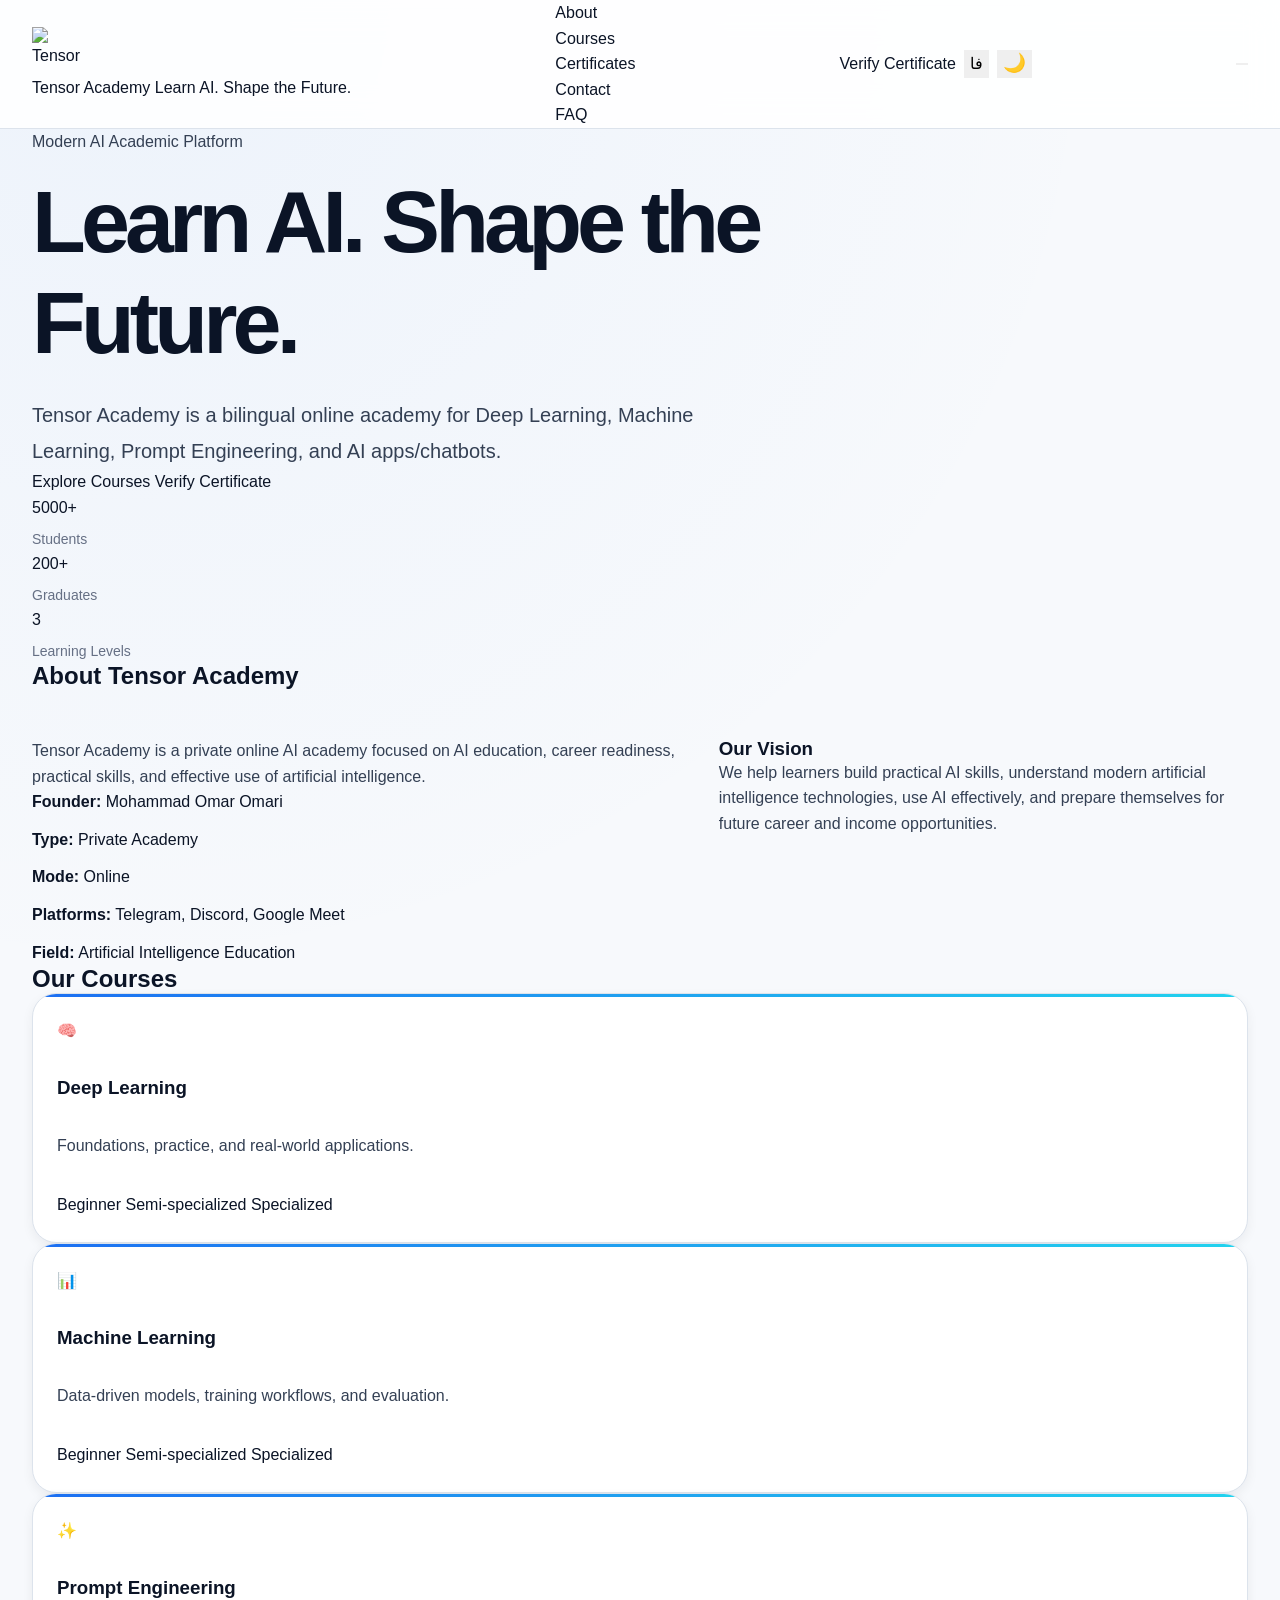
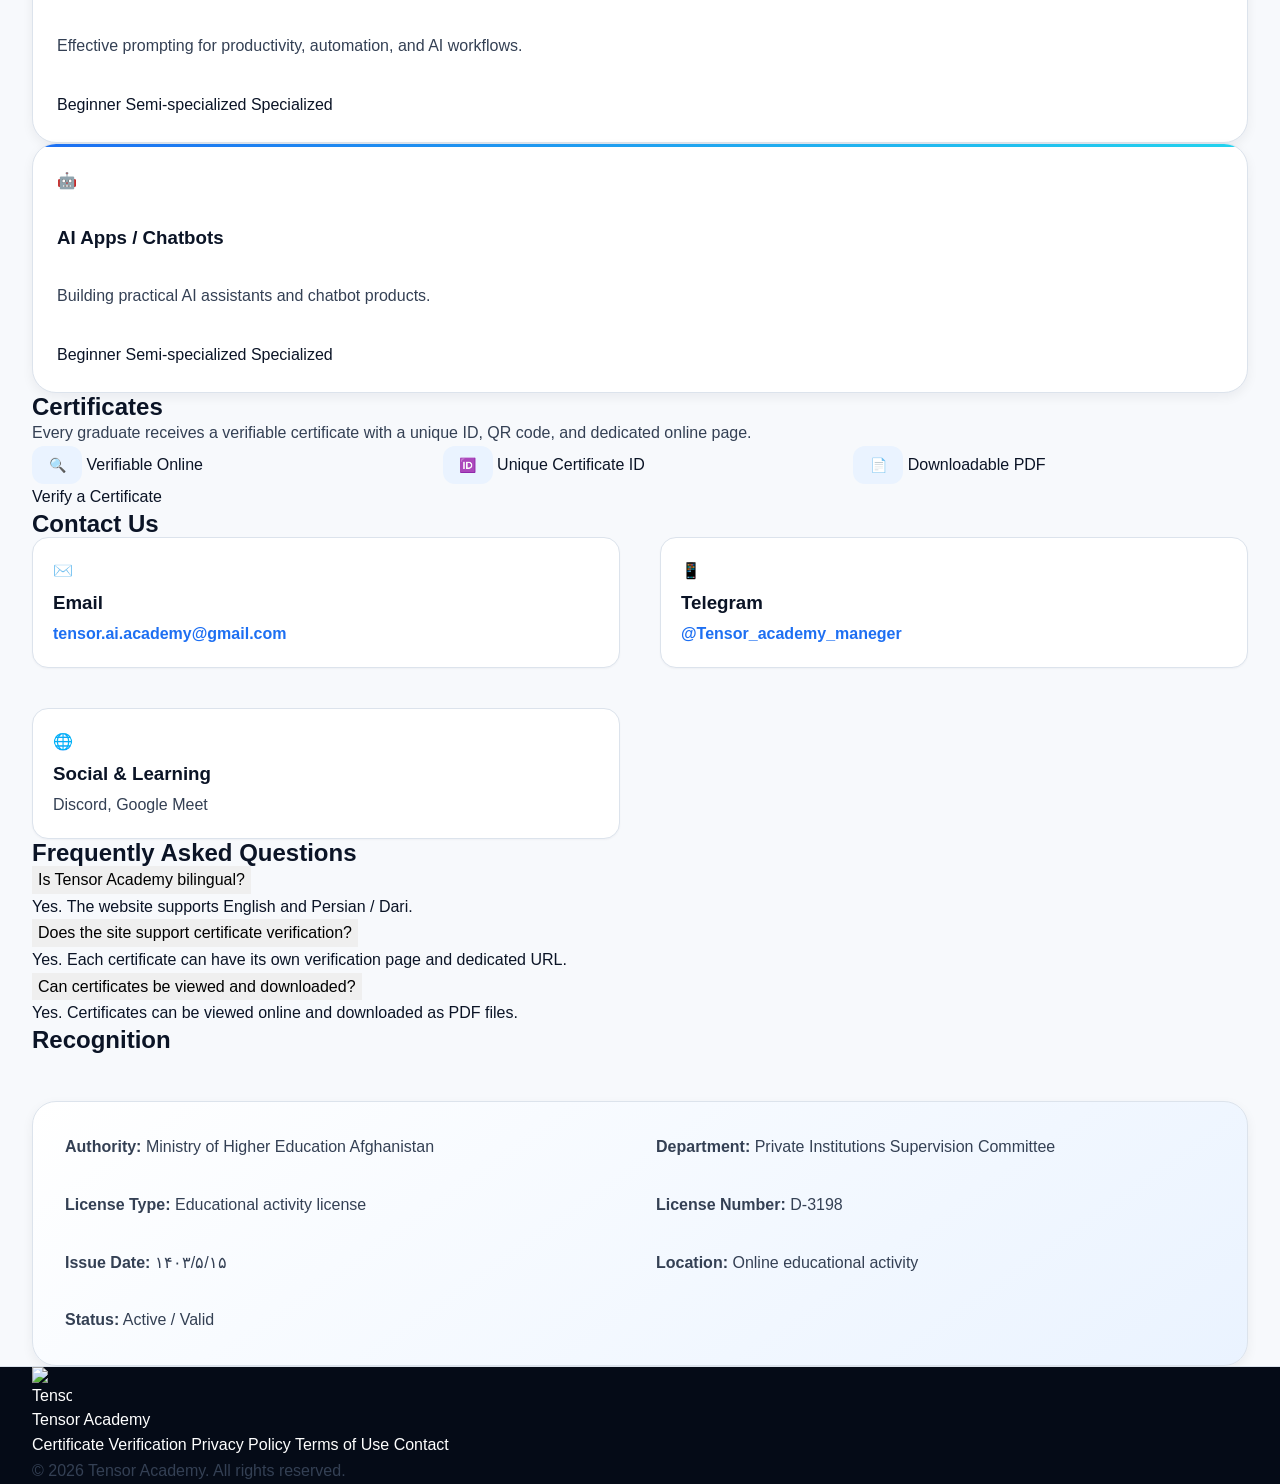
==== commit 03128c70: "Update index.html" ====
--- a/index.html
+++ b/index.html
@@ -2,1096 +2,296 @@
 <html lang="en" dir="ltr">
 <head>
   <meta charset="UTF-8">
-
-  <meta
-    name="viewport"
-    content="width=device-width, initial-scale=1.0"
-  >
-
-  <meta
-    name="description"
-    content="Tensor Academy is a private bilingual online AI academy focused on Deep Learning, Machine Learning, Prompt Engineering, and AI apps and chatbots."
-  >
-
-  <meta
-    name="robots"
-    content="index, follow"
-  >
-
-  <link
-    rel="canonical"
-    href="https://tensor-ai-academy.github.io/tensor-ai-academy/"
-  >
-
-  <meta
-    property="og:type"
-    content="website"
-  >
-
-  <meta
-    property="og:title"
-    content="Tensor Academy | Learn AI. Shape the Future."
-  >
-
-  <meta
-    property="og:description"
-    content="A modern bilingual online academy for practical AI education and future-ready skills."
-  >
-
-  <meta
-    property="og:url"
-    content="https://tensor-ai-academy.github.io/tensor-ai-academy/"
-  >
-
-  <meta
-    property="og:image"
-    content="assets/images/tensor-academy-logo.png"
-  >
-
-  <meta
-    property="og:locale"
-    content="en_US"
-  >
-
-  <meta
-    property="og:locale:alternate"
-    content="fa_AF"
-  >
-
-  <meta
-    name="twitter:card"
-    content="summary"
-  >
-
-  <meta
-    name="twitter:title"
-    content="Tensor Academy | Learn AI. Shape the Future."
-  >
-
-  <meta
-    name="twitter:description"
-    content="A modern bilingual online academy for practical AI education and future-ready skills."
-  >
-
-  <meta
-    name="twitter:image"
-    content="assets/images/tensor-academy-logo.png"
-  >
-
-  <title>Tensor Academy | Learn AI. Shape the Future.</title>
-
-  <link
-    rel="icon"
-    type="image/png"
-    href="assets/images/tensor-academy-logo.png"
-  >
-
-  <link
-    rel="stylesheet"
-    href="css/style.css"
-  >
-
-  <script
-    src="js/app.js"
-    defer
-  ></script>
+  <meta name="viewport" content="width=device-width, initial-scale=1.0">
+  <meta name="description" content="Tensor Academy — Modern AI Academic Platform. Learn Deep Learning, Machine Learning, Prompt Engineering, and AI Apps.">
+  <meta name="keywords" content="AI academy, deep learning, machine learning, prompt engineering, AI chatbots, tensor academy, online learning">
+  <meta name="author" content="Tensor Academy">
+  <meta property="og:title" content="Tensor Academy — Learn AI. Shape the Future.">
+  <meta property="og:description" content="A private online AI academy focused on practical AI skills, career readiness, and effective use of artificial intelligence.">
+  <meta property="og:type" content="website">
+  <meta property="og:url" content="https://tensor-ai-academy.github.io/tensor-ai-academy/">
+  <meta property="og:image" content="https://tensor-ai-academy.github.io/tensor-ai-academy/assets/images/tensor-academy-logo.png">
+  <meta name="twitter:card" content="summary_large_image">
+  <meta name="robots" content="index, follow">
+  <link rel="canonical" href="https://tensor-ai-academy.github.io/tensor-ai-academy/">
+  <title>Tensor Academy — Learn AI. Shape the Future.</title>
+  <link rel="icon" type="image/png" href="assets/images/tensor-academy-logo.png">
+  <link rel="stylesheet" href="css/style.css">
+  <!-- Prevent FOUC for Dark Mode -->
+  <script>
+    (function() {
+      const savedTheme = localStorage.getItem('tensor-theme');
+      if (savedTheme === 'dark' || (!savedTheme && window.matchMedia('(prefers-color-scheme: dark)').matches)) {
+        document.documentElement.classList.add('dark');
+      }
+    })();
+  </script>
 </head>
-
 <body>
-  <a
-    class="skip-link"
-    href="#main-content"
-    data-i18n="accessibility.skipToContent"
-  >
-    Skip to content
-  </a>
-
-  <header class="site-header" id="site-header">
+
+  <!-- Header / Navigation -->
+  <header class="site-header" id="siteHeader">
     <div class="container header-container">
-
-      <a
-        class="brand"
-        href="index.html"
-        aria-label="Tensor Academy home"
-      >
-        <img
-          class="brand-logo"
-          src="assets/images/tensor-academy-logo.png"
-          alt="Tensor Academy logo"
-          width="56"
-          height="56"
-        >
-
-        <span class="brand-content">
-          <span class="brand-name">Tensor Academy</span>
-          <span
-            class="brand-tagline"
-            data-i18n="brand.tagline"
-          >
-            Learn AI. Shape the Future.
-          </span>
-        </span>
+      <a href="index.html" class="logo-link" aria-label="Tensor Academy Home">
+        <img src="assets/images/tensor-academy-logo.png" alt="Tensor Academy Logo" class="logo-img" width="48" height="48">
+        <div class="logo-text">
+          <span class="logo-name">Tensor Academy</span>
+          <span class="logo-tagline" data-i18n="tagline">Learn AI. Shape the Future.</span>
+        </div>
       </a>
 
-      <nav
-        class="desktop-navigation"
-        aria-label="Primary navigation"
-      >
-        <ul class="navigation-list">
-          <li>
-            <a
-              href="#about"
-              data-i18n="navigation.about"
-            >
-              About Tensor Academy
-            </a>
-          </li>
-
-          <li>
-            <a
-              href="verify.html"
-              data-i18n="navigation.verify"
-            >
-              Certificate Verification
-            </a>
-          </li>
-
-          <li>
-            <a
-              href="#contact"
-              data-i18n="navigation.contact"
-            >
-              Contact
-            </a>
-          </li>
-
-          <li>
-            <a
-              href="#faq"
-              data-i18n="navigation.faq"
-            >
-              FAQ
-            </a>
-          </li>
+      <nav class="main-nav" id="mainNav" aria-label="Main Navigation">
+        <ul class="nav-list">
+          <li><a href="#about" data-i18n="nav_about">About</a></li>
+          <li><a href="#courses" data-i18n="nav_courses">Courses</a></li>
+          <li><a href="#certificates" data-i18n="nav_certificates">Certificates</a></li>
+          <li><a href="#contact" data-i18n="nav_contact">Contact</a></li>
+          <li><a href="#faq" data-i18n="nav_faq">FAQ</a></li>
         </ul>
       </nav>
 
       <div class="header-actions">
-        <button
-          class="icon-button language-toggle"
-          type="button"
-          id="language-toggle"
-          aria-label="Switch language"
-          aria-pressed="false"
-        >
-          <span
-            class="language-toggle-label"
-            data-language-label
-          >
-            فارسی
-          </span>
+        <a href="verify.html" class="btn btn-outline btn-verify" data-i18n="nav_verify">Verify Certificate</a>
+        <button id="langToggle" class="btn-icon" aria-label="Switch Language" title="Switch Language">
+          <span class="lang-indicator">فا</span>
         </button>
-
-        <button
-          class="icon-button theme-toggle"
-          type="button"
-          id="theme-toggle"
-          aria-label="Toggle color theme"
-          aria-pressed="false"
-        >
-          <span
-            class="theme-icon"
-            aria-hidden="true"
-          >
-            ◐
-          </span>
-
-          <span
-            class="sr-only"
-            data-i18n="accessibility.toggleTheme"
-          >
-            Toggle color theme
-          </span>
+        <button id="themeToggle" class="btn-icon" aria-label="Toggle Dark/Light Mode" title="Toggle Theme">
+          <span class="theme-icon">🌙</span>
         </button>
-
-        <a
-          class="button button-primary header-verify-button"
-          href="verify.html"
-          data-i18n="buttons.verifyCertificate"
-        >
-          Verify Certificate
-        </a>
-
-        <button
-          class="mobile-menu-toggle"
-          type="button"
-          id="mobile-menu-toggle"
-          aria-label="Open navigation menu"
-          aria-expanded="false"
-          aria-controls="mobile-navigation"
-        >
-          <span aria-hidden="true"></span>
-          <span aria-hidden="true"></span>
-          <span aria-hidden="true"></span>
-        </button>
-      </div>
+      </div>
+
+      <button class="mobile-menu-btn" id="mobileMenuBtn" aria-label="Open Menu" aria-expanded="false">
+        <span class="hamburger-line"></span>
+        <span class="hamburger-line"></span>
+        <span class="hamburger-line"></span>
+      </button>
     </div>
-
-    <nav
-      class="mobile-navigation"
-      id="mobile-navigation"
-      aria-label="Mobile navigation"
-      hidden
-    >
-      <div class="container">
-        <ul class="mobile-navigation-list">
-          <li>
-            <a
-              href="#about"
-              data-mobile-nav-link
-              data-i18n="navigation.about"
-            >
-              About Tensor Academy
-            </a>
-          </li>
-
-          <li>
-            <a
-              href="#courses"
-              data-mobile-nav-link
-              data-i18n="navigation.courses"
-            >
-              Courses
-            </a>
-          </li>
-
-          <li>
-            <a
-              href="verify.html"
-              data-mobile-nav-link
-              data-i18n="navigation.verify"
-            >
-              Certificate Verification
-            </a>
-          </li>
-
-          <li>
-            <a
-              href="#contact"
-              data-mobile-nav-link
-              data-i18n="navigation.contact"
-            >
-              Contact
-            </a>
-          </li>
-
-          <li>
-            <a
-              href="#faq"
-              data-mobile-nav-link
-              data-i18n="navigation.faq"
-            >
-              FAQ
-            </a>
-          </li>
-        </ul>
-      </div>
-    </nav>
   </header>
 
-  <main id="main-content">
-
-    <section
-      class="hero-section"
-      id="home"
-      aria-labelledby="hero-title"
-    >
-      <div class="container hero-container">
-
-        <div class="hero-content">
-          <p
-            class="eyebrow"
-            data-i18n="hero.eyebrow"
-          >
-            Modern AI Academic Platform
-          </p>
-
-          <h1
-            id="hero-title"
-            data-i18n="hero.title"
-          >
-            Learn AI. Shape the Future.
-          </h1>
-
-          <p
-            class="hero-description"
-            data-i18n="hero.description"
-          >
-            Tensor Academy is a bilingual online academy for Deep Learning,
-            Machine Learning, Prompt Engineering, and AI apps/chatbots.
-          </p>
-
-          <div class="hero-actions">
-            <a
-              class="button button-primary"
-              href="#courses"
-              data-i18n="buttons.exploreCourses"
-            >
-              Explore Courses
-            </a>
-
-            <a
-              class="button button-secondary"
-              href="verify.html"
-              data-i18n="buttons.verifyCertificate"
-            >
-              Verify Certificate
-            </a>
-          </div>
-        </div>
-
-        <div
-          class="hero-visual"
-          aria-hidden="true"
-        >
-          <div class="hero-grid"></div>
-
-          <div class="hero-orbit hero-orbit-one"></div>
-          <div class="hero-orbit hero-orbit-two"></div>
-
-          <div class="hero-core">
-            <span class="hero-core-symbol">T</span>
-          </div>
-        </div>
-      </div>
-
-      <div class="container statistics-grid">
-        <article class="stat-card">
-          <strong class="stat-value">5000+</strong>
-          <span
-            class="stat-label"
-            data-i18n="statistics.students"
-          >
-            Students
-          </span>
-        </article>
-
-        <article class="stat-card">
-          <strong class="stat-value">200+</strong>
-          <span
-            class="stat-label"
-            data-i18n="statistics.graduates"
-          >
-            Graduates
-          </span>
-        </article>
-
-        <article class="stat-card">
-          <strong class="stat-value">3</strong>
-          <span
-            class="stat-label"
-            data-i18n="statistics.levels"
-          >
-            Learning Levels
-          </span>
-        </article>
-      </div>
-    </section>
-
-    <section
-      class="section about-section"
-      id="about"
-      aria-labelledby="about-title"
-    >
-      <div class="container">
-
-        <div class="section-heading">
-          <p
-            class="eyebrow"
-            data-i18n="about.eyebrow"
-          >
-            About Tensor Academy
-          </p>
-
-          <h2
-            id="about-title"
-            data-i18n="about.title"
-          >
-            Practical AI education for a future shaped by technology.
-          </h2>
-
-          <p
-            class="section-description"
-            data-i18n="about.description"
-          >
-            Tensor Academy is a private online AI academy focused on AI
-            education, career readiness, practical skills, and effective use
-            of artificial intelligence.
-          </p>
-        </div>
-
+  <main id="mainContent">
+
+    <!-- Hero Section -->
+    <section class="hero" id="hero">
+      <div class="container hero-content">
+        <p class="hero-eyebrow" data-i18n="hero_eyebrow">Modern AI Academic Platform</p>
+        <h1 class="hero-title" data-i18n="hero_title">Learn AI. Shape the Future.</h1>
+        <p class="hero-description" data-i18n="hero_description">
+          Tensor Academy is a bilingual online academy for Deep Learning, Machine Learning, Prompt Engineering, and AI apps/chatbots.
+        </p>
+        <div class="hero-cta">
+          <a href="#courses" class="btn btn-primary" data-i18n="hero_cta_courses">Explore Courses</a>
+          <a href="verify.html" class="btn btn-secondary" data-i18n="hero_cta_verify">Verify Certificate</a>
+        </div>
+        <div class="hero-stats">
+          <div class="stat-item">
+            <span class="stat-number">5000+</span>
+            <span class="stat-label" data-i18n="stat_students">Students</span>
+          </div>
+          <div class="stat-item">
+            <span class="stat-number">200+</span>
+            <span class="stat-label" data-i18n="stat_graduates">Graduates</span>
+          </div>
+          <div class="stat-item">
+            <span class="stat-number">3</span>
+            <span class="stat-label" data-i18n="stat_levels">Learning Levels</span>
+          </div>
+        </div>
+      </div>
+    </section>
+
+    <!-- About Section -->
+    <section class="about section-padding" id="about">
+      <div class="container">
+        <h2 class="section-title" data-i18n="about_title">About Tensor Academy</h2>
         <div class="about-grid">
-
-          <div class="about-main">
-            <p data-i18n="about.mission">
-              Our mission is to help learners understand artificial
-              intelligence, develop practical skills, build real-world
-              projects, use modern AI tools effectively, and prepare for
-              future career and income opportunities.
+          <div class="about-text">
+            <p data-i18n="about_description">
+              Tensor Academy is a private online AI academy focused on AI education, career readiness, practical skills, and effective use of artificial intelligence.
             </p>
-
-            <p data-i18n="about.approach">
-              We focus on transforming theoretical knowledge into practical
-              capabilities through structured learning and applied AI
-              education.
+            <ul class="about-details">
+              <li><strong data-i18n="about_founder_label">Founder:</strong> <span data-i18n="about_founder_value">Mohammad Omar Omari</span></li>
+              <li><strong data-i18n="about_type_label">Type:</strong> <span data-i18n="about_type_value">Private Academy</span></li>
+              <li><strong data-i18n="about_mode_label">Mode:</strong> <span data-i18n="about_mode_value">Online</span></li>
+              <li><strong>Platforms:</strong> Telegram, Discord, Google Meet</li>
+              <li><strong data-i18n="about_field_label">Field:</strong> <span data-i18n="about_field_value">Artificial Intelligence Education</span></li>
+            </ul>
+          </div>
+          <div class="about-vision">
+            <h3 data-i18n="about_vision_title">Our Vision</h3>
+            <p data-i18n="about_vision_text">
+              We help learners build practical AI skills, understand modern artificial intelligence technologies, use AI effectively, and prepare themselves for future career and income opportunities.
             </p>
           </div>
-
-          <div class="about-details">
-
-            <article class="info-card">
-              <span
-                class="info-card-label"
-                data-i18n="about.founderLabel"
-              >
-                Founder
-              </span>
-
-              <strong data-i18n="about.founder">
-                Mohammad Omar Omari
-              </strong>
-            </article>
-
-            <article class="info-card">
-              <span
-                class="info-card-label"
-                data-i18n="about.typeLabel"
-              >
-                Type
-              </span>
-
-              <strong data-i18n="about.type">
-                Private Academy
-              </strong>
-            </article>
-
-            <article class="info-card">
-              <span
-                class="info-card-label"
-                data-i18n="about.modeLabel"
-              >
-                Mode
-              </span>
-
-              <strong data-i18n="about.mode">
-                Online
-              </strong>
-            </article>
-
-            <article class="info-card">
-              <span
-                class="info-card-label"
-                data-i18n="about.fieldLabel"
-              >
-                Field
-              </span>
-
-              <strong data-i18n="about.field">
-                Artificial Intelligence Education
-              </strong>
-            </article>
-
-          </div>
-        </div>
-
-        <div class="platforms-block">
-          <h3 data-i18n="about.platformsTitle">
-            Learning Platforms
-          </h3>
-
-          <div class="platform-list">
-            <span class="platform-badge">Telegram</span>
-            <span class="platform-badge">Discord</span>
-            <span class="platform-badge">Google Meet</span>
-          </div>
-        </div>
-
+        </div>
+      </div>
+    </section>
+
+    <!-- Courses Section -->
+    <section class="courses section-padding" id="courses">
+      <div class="container">
+        <h2 class="section-title" data-i18n="courses_title">Our Courses</h2>
+        <div class="courses-grid">
+          <div class="course-card">
+            <div class="course-icon">🧠</div>
+            <h3>Deep Learning</h3>
+            <p data-i18n="course_dl_desc">Foundations, practice, and real-world applications.</p>
+            <span class="course-levels">
+              <span class="level beginner" data-i18n="level_beginner">Beginner</span>
+              <span class="level semi" data-i18n="level_semi">Semi-specialized</span>
+              <span class="level specialized" data-i18n="level_specialized">Specialized</span>
+            </span>
+          </div>
+          <div class="course-card">
+            <div class="course-icon">📊</div>
+            <h3>Machine Learning</h3>
+            <p data-i18n="course_ml_desc">Data-driven models, training workflows, and evaluation.</p>
+            <span class="course-levels">
+              <span class="level beginner" data-i18n="level_beginner">Beginner</span>
+              <span class="level semi" data-i18n="level_semi">Semi-specialized</span>
+              <span class="level specialized" data-i18n="level_specialized">Specialized</span>
+            </span>
+          </div>
+          <div class="course-card">
+            <div class="course-icon">✨</div>
+            <h3>Prompt Engineering</h3>
+            <p data-i18n="course_pe_desc">Effective prompting for productivity, automation, and AI workflows.</p>
+            <span class="course-levels">
+              <span class="level beginner" data-i18n="level_beginner">Beginner</span>
+              <span class="level semi" data-i18n="level_semi">Semi-specialized</span>
+              <span class="level specialized" data-i18n="level_specialized">Specialized</span>
+            </span>
+          </div>
+          <div class="course-card">
+            <div class="course-icon">🤖</div>
+            <h3>AI Apps / Chatbots</h3>
+            <p data-i18n="course_aiapps_desc">Building practical AI assistants and chatbot products.</p>
+            <span class="course-levels">
+              <span class="level beginner" data-i18n="level_beginner">Beginner</span>
+              <span class="level semi" data-i18n="level_semi">Semi-specialized</span>
+              <span class="level specialized" data-i18n="level_specialized">Specialized</span>
+            </span>
+          </div>
+        </div>
+      </div>
+    </section>
+
+    <!-- Certificates Section (general) -->
+    <section class="certificates section-padding" id="certificates">
+      <div class="container">
+        <h2 class="section-title" data-i18n="certificates_title">Certificates</h2>
+        <p class="section-subtitle" data-i18n="certificates_subtitle">
+          Every graduate receives a verifiable certificate with a unique ID, QR code, and dedicated online page.
+        </p>
+        <div class="certificate-features">
+          <div class="feature-item">
+            <span class="feature-icon">🔍</span>
+            <span data-i18n="cert_feat_verifiable">Verifiable Online</span>
+          </div>
+          <div class="feature-item">
+            <span class="feature-icon">🆔</span>
+            <span data-i18n="cert_feat_unique">Unique Certificate ID</span>
+          </div>
+          <div class="feature-item">
+            <span class="feature-icon">📄</span>
+            <span data-i18n="cert_feat_pdf">Downloadable PDF</span>
+          </div>
+        </div>
+        <a href="verify.html" class="btn btn-primary" data-i18n="cert_cta">Verify a Certificate</a>
+      </div>
+    </section>
+
+    <!-- Contact Section -->
+    <section class="contact section-padding" id="contact">
+      <div class="container">
+        <h2 class="section-title" data-i18n="contact_title">Contact Us</h2>
+        <div class="contact-grid">
+          <div class="contact-card">
+            <span class="contact-icon">✉️</span>
+            <h3 data-i18n="contact_email_label">Email</h3>
+            <a href="mailto:tensor.ai.academy@gmail.com">tensor.ai.academy@gmail.com</a>
+          </div>
+          <div class="contact-card">
+            <span class="contact-icon">📱</span>
+            <h3>Telegram</h3>
+            <a href="https://t.me/Tensor_academy_maneger" target="_blank" rel="noopener noreferrer">@Tensor_academy_maneger</a>
+          </div>
+          <div class="contact-card">
+            <span class="contact-icon">🌐</span>
+            <h3 data-i18n="contact_social_label">Social & Learning</h3>
+            <p>Discord, Google Meet</p>
+          </div>
+        </div>
+      </div>
+    </section>
+
+    <!-- FAQ Section -->
+    <section class="faq section-padding" id="faq">
+      <div class="container">
+        <h2 class="section-title" data-i18n="faq_title">Frequently Asked Questions</h2>
+        <div class="accordion">
+          <div class="accordion-item">
+            <button class="accordion-trigger" aria-expanded="false" data-i18n="faq_q1">
+              Is Tensor Academy bilingual?
+            </button>
+            <div class="accordion-panel" data-i18n="faq_a1">
+              Yes. The website supports English and Persian / Dari.
+            </div>
+          </div>
+          <div class="accordion-item">
+            <button class="accordion-trigger" aria-expanded="false" data-i18n="faq_q2">
+              Does the site support certificate verification?
+            </button>
+            <div class="accordion-panel" data-i18n="faq_a2">
+              Yes. Each certificate can have its own verification page and dedicated URL.
+            </div>
+          </div>
+          <div class="accordion-item">
+            <button class="accordion-trigger" aria-expanded="false" data-i18n="faq_q3">
+              Can certificates be viewed and downloaded?
+            </button>
+            <div class="accordion-panel" data-i18n="faq_a3">
+              Yes. Certificates can be viewed online and downloaded as PDF files.
+            </div>
+          </div>
+        </div>
+      </div>
+    </section>
+
+    <!-- Recognition / License -->
+    <section class="recognition section-padding" id="recognition">
+      <div class="container">
+        <h2 class="section-title" data-i18n="recognition_title">Recognition</h2>
         <div class="recognition-card">
-          <div class="recognition-content">
-            <p
-              class="eyebrow"
-              data-i18n="recognition.eyebrow"
-            >
-              Recognition & License
-            </p>
-
-            <h3 data-i18n="recognition.title">
-              Educational activity license
-            </h3>
-
-            <p data-i18n="recognition.description">
-              Tensor Academy states that it holds recognition for online
-              educational activity from the Ministry of Higher Education
-              Afghanistan, under the Committee for Supervision of Private
-              Institutions.
-            </p>
-          </div>
-
-          <dl class="recognition-details">
-            <div>
-              <dt data-i18n="recognition.nameLabel">Name</dt>
-              <dd>Tensor Academy / آکادمی تنسور</dd>
-            </div>
-
-            <div>
-              <dt data-i18n="recognition.authorityLabel">
-                Issuing Authority
-              </dt>
-              <dd>Ministry of Higher Education Afghanistan</dd>
-            </div>
-
-            <div>
-              <dt data-i18n="recognition.departmentLabel">
-                Department
-              </dt>
-              <dd>کمیته نظارت بر نهاد های خصوصی افغانستان</dd>
-            </div>
-
-            <div>
-              <dt data-i18n="recognition.licenseLabel">
-                License Number
-              </dt>
-              <dd>D-3198</dd>
-            </div>
-
-            <div>
-              <dt data-i18n="recognition.issueDateLabel">
-                Issue Date
-              </dt>
-              <dd>۱۴۰۳/۵/۱۵</dd>
-            </div>
-
-            <div>
-              <dt data-i18n="recognition.locationLabel">
-                Activity Location
-              </dt>
-              <dd>Online educational activity</dd>
-            </div>
-
-            <div>
-              <dt data-i18n="recognition.statusLabel">
-                Status
-              </dt>
-              <dd data-i18n="recognition.status">
-                Active / Valid
-              </dd>
-            </div>
-          </dl>
-        </div>
-
-      </div>
-    </section>
-
-    <section
-      class="section courses-section"
-      id="courses"
-      aria-labelledby="courses-title"
-    >
-      <div class="container">
-
-        <div class="section-heading section-heading-centered">
-          <p
-            class="eyebrow"
-            data-i18n="courses.eyebrow"
-          >
-            Courses
-          </p>
-
-          <h2
-            id="courses-title"
-            data-i18n="courses.title"
-          >
-            Build practical skills across modern AI.
-          </h2>
-
-          <p
-            class="section-description"
-            data-i18n="courses.description"
-          >
-            Explore focused learning paths designed to connect AI concepts
-            with practical skills and real-world applications.
-          </p>
-        </div>
-
-        <div class="course-grid">
-
-          <article class="course-card">
-            <span class="course-number">01</span>
-
-            <div class="course-card-content">
-              <h3 data-i18n="courses.deepLearning.title">
-                Deep Learning
-              </h3>
-
-              <p data-i18n="courses.deepLearning.description">
-                Foundations, practice, and real-world applications.
-              </p>
-            </div>
-          </article>
-
-          <article class="course-card">
-            <span class="course-number">02</span>
-
-            <div class="course-card-content">
-              <h3 data-i18n="courses.machineLearning.title">
-                Machine Learning
-              </h3>
-
-              <p data-i18n="courses.machineLearning.description">
-                Data-driven models, training workflows, and evaluation.
-              </p>
-            </div>
-          </article>
-
-          <article class="course-card">
-            <span class="course-number">03</span>
-
-            <div class="course-card-content">
-              <h3 data-i18n="courses.promptEngineering.title">
-                Prompt Engineering
-              </h3>
-
-              <p data-i18n="courses.promptEngineering.description">
-                Effective prompting for productivity, automation, and AI
-                workflows.
-              </p>
-            </div>
-          </article>
-
-          <article class="course-card">
-            <span class="course-number">04</span>
-
-            <div class="course-card-content">
-              <h3 data-i18n="courses.aiApps.title">
-                AI Apps / Chatbots
-              </h3>
-
-              <p data-i18n="courses.aiApps.description">
-                Building practical AI assistants and chatbot products.
-              </p>
-            </div>
-          </article>
-
-        </div>
-
-        <div class="learning-levels">
-          <h3 data-i18n="courses.levelsTitle">
-            Learning Levels
-          </h3>
-
-          <div class="level-grid">
-
-            <article class="level-card">
-              <span class="level-index">01</span>
-
-              <h4 data-i18n="courses.levels.beginner">
-                Beginner
-              </h4>
-            </article>
-
-            <article class="level-card">
-              <span class="level-index">02</span>
-
-              <h4 data-i18n="courses.levels.semiSpecialized">
-                Semi-specialized
-              </h4>
-            </article>
-
-            <article class="level-card">
-              <span class="level-index">03</span>
-
-              <h4 data-i18n="courses.levels.specialized">
-                Specialized
-              </h4>
-            </article>
-
-          </div>
-        </div>
-
-      </div>
-    </section>
-
-    <section
-      class="section certificates-section"
-      id="certificates"
-      aria-labelledby="certificates-title"
-    >
-      <div class="container">
-
-        <div class="certificate-overview">
-
-          <div class="section-heading">
-            <p
-              class="eyebrow"
-              data-i18n="certificates.eyebrow"
-            >
-              Certificates
-            </p>
-
-            <h2
-              id="certificates-title"
-              data-i18n="certificates.title"
-            >
-              A verification-ready certificate system.
-            </h2>
-
-            <p
-              class="section-description"
-              data-i18n="certificates.description"
-            >
-              Tensor Academy's certificate architecture is designed to
-              support individual certificate pages, dedicated verification
-              URLs, downloadable PDF certificates, and future expansion to
-              support a growing learner community.
-            </p>
-
-            <a
-              class="button button-primary"
-              href="verify.html"
-              data-i18n="buttons.verifyCertificate"
-            >
-              Verify Certificate
-            </a>
-          </div>
-
-          <div class="certificate-features">
-
-            <article class="feature-card">
-              <span class="feature-icon" aria-hidden="true">ID</span>
-
-              <h3 data-i18n="certificates.features.identity.title">
-                Certificate ID
-              </h3>
-
-              <p data-i18n="certificates.features.identity.description">
-                Each certificate can have a unique identification number and
-                dedicated verification URL.
-              </p>
-            </article>
-
-            <article class="feature-card">
-              <span class="feature-icon" aria-hidden="true">QR</span>
-
-              <h3 data-i18n="certificates.features.qr.title">
-                QR Verification
-              </h3>
-
-              <p data-i18n="certificates.features.qr.description">
-                The architecture is prepared for QR codes connected to
-                certificate-specific verification pages.
-              </p>
-            </article>
-
-            <article class="feature-card">
-              <span class="feature-icon" aria-hidden="true">PDF</span>
-
-              <h3 data-i18n="certificates.features.pdf.title">
-                PDF Access
-              </h3>
-
-              <p data-i18n="certificates.features.pdf.description">
-                Certificates can be viewed online and made available for
-                download as PDF files.
-              </p>
-            </article>
-
-          </div>
-        </div>
-
-      </div>
-    </section>
-
-    <section
-      class="section contact-section"
-      id="contact"
-      aria-labelledby="contact-title"
-    >
-      <div class="container">
-
-        <div class="contact-grid">
-
-          <div class="section-heading">
-            <p
-              class="eyebrow"
-              data-i18n="contact.eyebrow"
-            >
-              Contact
-            </p>
-
-            <h2
-              id="contact-title"
-              data-i18n="contact.title"
-            >
-              Connect with Tensor Academy.
-            </h2>
-
-            <p
-              class="section-description"
-              data-i18n="contact.description"
-            >
-              For questions about Tensor Academy, its educational programs,
-              or certificate verification, use the official contact
-              channels below.
-            </p>
-          </div>
-
-          <div class="contact-methods">
-
-            <article class="contact-card">
-              <span
-                class="contact-label"
-                data-i18n="contact.emailLabel"
-              >
-                Official Email
-              </span>
-
-              <a
-                href="mailto:tensor.ai.academy@gmail.com"
-              >
-                tensor.ai.academy@gmail.com
-              </a>
-            </article>
-
-            <article class="contact-card">
-              <span
-                class="contact-label"
-                data-i18n="contact.telegramLabel"
-              >
-                Telegram
-              </span>
-
-              <a
-                href="https://t.me/Tensor_academy_maneger"
-                target="_blank"
-                rel="noopener noreferrer"
-              >
-                @Tensor_academy_maneger
-              </a>
-            </article>
-
-            <article class="contact-card">
-              <span
-                class="contact-label"
-                data-i18n="contact.phoneLabel"
-              >
-                Phone
-              </span>
-
-              <span data-i18n="contact.phoneUnavailable">
-                Not Available
-              </span>
-            </article>
-
-          </div>
-        </div>
-
-      </div>
-    </section>
-
-    <section
-      class="section faq-section"
-      id="faq"
-      aria-labelledby="faq-title"
-    >
-      <div class="container">
-
-        <div class="section-heading section-heading-centered">
-          <p
-            class="eyebrow"
-            data-i18n="faq.eyebrow"
-          >
-            FAQ
-          </p>
-
-          <h2
-            id="faq-title"
-            data-i18n="faq.title"
-          >
-            Frequently asked questions.
-          </h2>
-        </div>
-
-        <div class="faq-list">
-
-          <details class="faq-item">
-            <summary>
-              <span data-i18n="faq.items.bilingual.question">
-                Is Tensor Academy bilingual?
-              </span>
-
-              <span
-                class="faq-icon"
-                aria-hidden="true"
-              >
-                +
-              </span>
-            </summary>
-
-            <div class="faq-answer">
-              <p data-i18n="faq.items.bilingual.answer">
-                Yes. The website supports English and Persian / Dari.
-              </p>
-            </div>
-          </details>
-
-          <details class="faq-item">
-            <summary>
-              <span data-i18n="faq.items.verification.question">
-                Does the site support certificate verification?
-              </span>
-
-              <span
-                class="faq-icon"
-                aria-hidden="true"
-              >
-                +
-              </span>
-            </summary>
-
-            <div class="faq-answer">
-              <p data-i18n="faq.items.verification.answer">
-                Yes. Each certificate can have its own verification page and
-                dedicated URL.
-              </p>
-            </div>
-          </details>
-
-          <details class="faq-item">
-            <summary>
-              <span data-i18n="faq.items.pdf.question">
-                Can certificates be viewed and downloaded?
-              </span>
-
-              <span
-                class="faq-icon"
-                aria-hidden="true"
-              >
-                +
-              </span>
-            </summary>
-
-            <div class="faq-answer">
-              <p data-i18n="faq.items.pdf.answer">
-                Yes. Certificates can be viewed online and downloaded as PDF
-                files.
-              </p>
-            </div>
-          </details>
-
-        </div>
-
+          <p><strong data-i18n="recog_authority_label">Authority:</strong> <span data-i18n="recog_authority_value">Ministry of Higher Education Afghanistan</span></p>
+          <p><strong data-i18n="recog_department_label">Department:</strong> <span data-i18n="recog_department_value">Private Institutions Supervision Committee</span></p>
+          <p><strong data-i18n="recog_license_label">License Type:</strong> <span data-i18n="recog_license_value">Educational activity license</span></p>
+          <p><strong data-i18n="recog_license_number_label">License Number:</strong> D-3198</p>
+          <p><strong data-i18n="recog_date_label">Issue Date:</strong> ۱۴۰۳/۵/۱۵</p>
+          <p><strong data-i18n="recog_location_label">Location:</strong> <span data-i18n="recog_location_value">Online educational activity</span></p>
+          <p><strong data-i18n="recog_status_label">Status:</strong> <span class="badge badge-active" data-i18n="recog_status_value">Active / Valid</span></p>
+        </div>
       </div>
     </section>
 
   </main>
 
+  <!-- Footer -->
   <footer class="site-footer">
-    <div class="container">
-
-      <div class="footer-main">
-
-        <div class="footer-brand">
-          <a
-            class="brand"
-            href="index.html"
-            aria-label="Tensor Academy home"
-          >
-            <img
-              class="brand-logo"
-              src="assets/images/tensor-academy-logo.png"
-              alt="Tensor Academy logo"
-              width="48"
-              height="48"
-            >
-
-            <span class="brand-content">
-              <span class="brand-name">Tensor Academy</span>
-
-              <span
-                class="brand-tagline"
-                data-i18n="brand.tagline"
-              >
-                Learn AI. Shape the Future.
-              </span>
-            </span>
-          </a>
-
-          <p data-i18n="footer.description">
-            A private online AI academy focused on practical skills,
-            technology, and future-ready learning.
-          </p>
-        </div>
-
-        <nav
-          class="footer-navigation"
-          aria-label="Footer navigation"
-        >
-          <h2
-            class="footer-heading"
-            data-i18n="footer.navigationTitle"
-          >
-            Explore
-          </h2>
-
-          <ul>
-            <li>
-              <a
-                href="privacy.html"
-                data-i18n="footer.privacy"
-              >
-                Privacy Policy
-              </a>
-            </li>
-
-            <li>
-              <a
-                href="terms.html"
-                data-i18n="footer.terms"
-              >
-                Terms of Use
-              </a>
-            </li>
-
-            <li>
-              <a
-                href="verify.html"
-                data-i18n="footer.verification"
-              >
-                Certificate Verification
-              </a>
-            </li>
-
-            <li>
-              <a
-                href="#contact"
-                data-i18n="footer.contact"
-              >
-                Contact
-              </a>
-            </li>
-          </ul>
-        </nav>
-
-      </div>
-
-      <div class="footer-bottom">
-        <p data-i18n="footer.copyright">
-          © 2026 Tensor Academy. All rights reserved.
-        </p>
-      </div>
-
+    <div class="container footer-container">
+      <div class="footer-brand">
+        <img src="assets/images/tensor-academy-logo.png" alt="Tensor Academy Logo" class="footer-logo" width="40" height="40">
+        <span>Tensor Academy</span>
+      </div>
+      <div class="footer-links">
+        <a href="verify.html" data-i18n="footer_verify">Certificate Verification</a>
+        <a href="privacy.html" data-i18n="footer_privacy">Privacy Policy</a>
+        <a href="terms.html" data-i18n="footer_terms">Terms of Use</a>
+        <a href="#contact" data-i18n="footer_contact">Contact</a>
+      </div>
+      <p class="footer-copy" data-i18n="footer_copy">© 2026 Tensor Academy. All rights reserved.</p>
     </div>
   </footer>
 
+  <script src="js/app.js"></script>
 </body>
 </html>
--- a/css/style.css
+++ b/css/style.css
@@ -1,6 +1,6 @@
 /* =========================================================
    Tensor Academy
-   Global Design System
+   Global Design System & Application Styles
    ========================================================= */
 
 /* =========================================================
@@ -10,144 +10,196 @@
 :root {
   color-scheme: light;
 
-  --color-primary-50: #eff8ff;
-  --color-primary-100: #dceeff;
-  --color-primary-200: #b9ddff;
-  --color-primary-300: #82c5ff;
-  --color-primary-400: #43a8ff;
-  --color-primary-500: #1687f5;
-  --color-primary-600: #0870d7;
-  --color-primary-700: #0959ae;
-  --color-primary-800: #0b4a8f;
-  --color-primary-900: #0d3d73;
-
-  --color-cyan-400: #22d3ee;
-  --color-cyan-500: #06b6d4;
-
-  --color-navy-950: #050b14;
-  --color-navy-900: #07111f;
-  --color-navy-850: #0a1626;
-  --color-navy-800: #0d1b2d;
-  --color-navy-700: #12243a;
-
-  --color-white: #ffffff;
-  --color-gray-50: #f8fafc;
-  --color-gray-100: #f1f5f9;
-  --color-gray-200: #e2e8f0;
-  --color-gray-300: #cbd5e1;
-  --color-gray-400: #94a3b8;
-  --color-gray-500: #64748b;
-  --color-gray-600: #475569;
-  --color-gray-700: #334155;
-  --color-gray-800: #1e293b;
-  --color-gray-900: #0f172a;
-
-  --color-success: #10b981;
-  --color-success-soft: rgba(16, 185, 129, 0.1);
-
-  --color-danger: #ef4444;
-
-  --color-background: var(--color-white);
-  --color-background-soft: var(--color-gray-50);
-  --color-surface: var(--color-white);
-  --color-surface-elevated: var(--color-white);
-
-  --color-text: var(--color-gray-900);
-  --color-text-secondary: var(--color-gray-600);
-  --color-text-muted: var(--color-gray-500);
-  --color-text-inverse: var(--color-white);
-
-  --color-border: var(--color-gray-200);
-  --color-border-strong: var(--color-gray-300);
-
-  --color-primary: var(--color-primary-600);
-  --color-primary-hover: var(--color-primary-700);
-
-  --color-accent: var(--color-cyan-500);
-
-  --shadow-xs: 0 1px 2px rgba(15, 23, 42, 0.04);
-  --shadow-sm: 0 4px 12px rgba(15, 23, 42, 0.06);
-  --shadow-md: 0 12px 30px rgba(15, 23, 42, 0.08);
-  --shadow-lg: 0 24px 60px rgba(15, 23, 42, 0.12);
-  --shadow-primary: 0 16px 40px rgba(8, 112, 215, 0.2);
-
-  --gradient-primary: linear-gradient(
-    135deg,
-    var(--color-primary-600),
-    var(--color-cyan-500)
-  );
-
-  --gradient-hero: linear-gradient(
-    135deg,
-    #07111f 0%,
-    #0b1c31 55%,
-    #0a2a4b 100%
-  );
-
-  --radius-xs: 0.375rem;
-  --radius-sm: 0.625rem;
-  --radius-md: 0.875rem;
-  --radius-lg: 1.25rem;
-  --radius-xl: 1.75rem;
-  --radius-2xl: 2.25rem;
-  --radius-full: 999px;
-
-  --container-width: 1180px;
-  --header-height: 76px;
-
-  --section-space: 5.5rem;
-
-  --transition-fast: 160ms ease;
-  --transition-base: 240ms ease;
-  --transition-slow: 400ms ease;
-
-  --font-sans: "Inter", system-ui, -apple-system, BlinkMacSystemFont,
-    "Segoe UI", sans-serif;
-
-  --font-persian: "Vazirmatn", "Tahoma", sans-serif;
+  --font-family-sans:
+    Inter,
+    "Segoe UI",
+    Roboto,
+    Helvetica,
+    Arial,
+    sans-serif;
+
+  --font-family-persian:
+    Vazirmatn,
+    Tahoma,
+    "Segoe UI",
+    Arial,
+    sans-serif;
 
   --font-size-xs: 0.75rem;
   --font-size-sm: 0.875rem;
-  --font-size-base: 1rem;
+  --font-size-md: 1rem;
   --font-size-lg: 1.125rem;
   --font-size-xl: 1.25rem;
   --font-size-2xl: 1.5rem;
-  --font-size-3xl: 1.875rem;
-  --font-size-4xl: 2.25rem;
-  --font-size-5xl: 3rem;
-}
-
-
-/* =========================================================
-   2. Dark Mode Tokens
+  --font-size-3xl: 2rem;
+  --font-size-4xl: 2.75rem;
+  --font-size-5xl: 3.75rem;
+
+  --font-weight-regular: 400;
+  --font-weight-medium: 500;
+  --font-weight-semibold: 600;
+  --font-weight-bold: 700;
+  --font-weight-extrabold: 800;
+
+  --line-height-tight: 1.15;
+  --line-height-snug: 1.35;
+  --line-height-normal: 1.6;
+  --line-height-relaxed: 1.8;
+
+  --space-1: 0.25rem;
+  --space-2: 0.5rem;
+  --space-3: 0.75rem;
+  --space-4: 1rem;
+  --space-5: 1.25rem;
+  --space-6: 1.5rem;
+  --space-8: 2rem;
+  --space-10: 2.5rem;
+  --space-12: 3rem;
+  --space-16: 4rem;
+  --space-20: 5rem;
+  --space-24: 6rem;
+  --space-32: 8rem;
+
+  --radius-sm: 0.5rem;
+  --radius-md: 0.75rem;
+  --radius-lg: 1rem;
+  --radius-xl: 1.5rem;
+  --radius-2xl: 2rem;
+  --radius-full: 9999px;
+
+  --container-max-width: 1180px;
+  --container-padding: 1.25rem;
+
+  --header-height: 76px;
+
+  /* Brand */
+  --color-navy-950: #050b17;
+  --color-navy-900: #081225;
+  --color-navy-800: #0d1b34;
+  --color-navy-700: #142849;
+
+  --color-blue-700: #155eef;
+  --color-blue-600: #1d6ff2;
+  --color-blue-500: #2f80ed;
+  --color-blue-400: #4ea1ff;
+
+  --color-cyan-500: #22d3ee;
+  --color-cyan-400: #67e8f9;
+
+  /* Light Theme */
+  --color-background: #f7f9fc;
+  --color-background-alt: #eef3f9;
+
+  --color-surface: #ffffff;
+  --color-surface-elevated: #ffffff;
+  --color-surface-muted: #f1f5f9;
+
+  --color-text: #0b1426;
+  --color-text-secondary: #344054;
+  --color-text-muted: #667085;
+  --color-text-inverse: #ffffff;
+
+  --color-primary: var(--color-blue-600);
+  --color-primary-hover: var(--color-blue-700);
+  --color-primary-soft: #eaf3ff;
+
+  --color-accent: var(--color-cyan-500);
+  --color-accent-soft: #ecfeff;
+
+  --color-border: #dce3ec;
+  --color-border-strong: #c5cfdb;
+
+  --color-success: #12b76a;
+  --color-success-soft: #ecfdf3;
+
+  --color-warning: #f79009;
+  --color-warning-soft: #fffaeb;
+
+  --color-danger: #f04438;
+  --color-danger-soft: #fef3f2;
+
+  --color-header-background: rgba(255, 255, 255, 0.88);
+
+  --shadow-xs:
+    0 1px 2px rgba(16, 24, 40, 0.04);
+
+  --shadow-sm:
+    0 4px 12px rgba(16, 24, 40, 0.06);
+
+  --shadow-md:
+    0 12px 30px rgba(16, 24, 40, 0.08);
+
+  --shadow-lg:
+    0 24px 60px rgba(16, 24, 40, 0.12);
+
+  --shadow-glow:
+    0 0 50px rgba(47, 128, 237, 0.16);
+
+  --transition-fast:
+    150ms ease;
+
+  --transition-base:
+    250ms ease;
+
+  --transition-slow:
+    400ms ease;
+}
+
+/* =========================================================
+   2. Dark Theme
    ========================================================= */
 
 html[data-theme="dark"] {
   color-scheme: dark;
 
-  --color-background: var(--color-navy-950);
-  --color-background-soft: var(--color-navy-900);
-  --color-surface: var(--color-navy-900);
-  --color-surface-elevated: var(--color-navy-800);
-
-  --color-text: #f8fafc;
-  --color-text-secondary: #cbd5e1;
-  --color-text-muted: #94a3b8;
-  --color-text-inverse: #07111f;
+  --color-background: #050a14;
+  --color-background-alt: #08101e;
+
+  --color-surface: #0b1424;
+  --color-surface-elevated: #101b2e;
+  --color-surface-muted: #0e1929;
+
+  --color-text: #f4f7fb;
+  --color-text-secondary: #c5cfdd;
+  --color-text-muted: #8c9aae;
+  --color-text-inverse: #07101f;
+
+  --color-primary: #4ea1ff;
+  --color-primary-hover: #67adff;
+  --color-primary-soft: rgba(47, 128, 237, 0.14);
+
+  --color-accent: #22d3ee;
+  --color-accent-soft: rgba(34, 211, 238, 0.1);
 
   --color-border: rgba(148, 163, 184, 0.16);
   --color-border-strong: rgba(148, 163, 184, 0.28);
 
-  --color-primary: var(--color-primary-400);
-  --color-primary-hover: var(--color-primary-300);
-
-  --shadow-xs: 0 1px 2px rgba(0, 0, 0, 0.18);
-  --shadow-sm: 0 4px 16px rgba(0, 0, 0, 0.2);
-  --shadow-md: 0 12px 32px rgba(0, 0, 0, 0.24);
-  --shadow-lg: 0 24px 70px rgba(0, 0, 0, 0.32);
-  --shadow-primary: 0 16px 44px rgba(22, 135, 245, 0.18);
-}
-
+  --color-success: #32d583;
+  --color-success-soft: rgba(18, 183, 106, 0.12);
+
+  --color-warning: #fdb022;
+  --color-warning-soft: rgba(247, 144, 9, 0.12);
+
+  --color-danger: #f97066;
+  --color-danger-soft: rgba(240, 68, 56, 0.12);
+
+  --color-header-background: rgba(5, 10, 20, 0.86);
+
+  --shadow-xs:
+    0 1px 2px rgba(0, 0, 0, 0.16);
+
+  --shadow-sm:
+    0 4px 16px rgba(0, 0, 0, 0.18);
+
+  --shadow-md:
+    0 14px 36px rgba(0, 0, 0, 0.24);
+
+  --shadow-lg:
+    0 24px 70px rgba(0, 0, 0, 0.35);
+
+  --shadow-glow:
+    0 0 70px rgba(47, 128, 237, 0.18);
+}
 
 /* =========================================================
    3. Base Reset
@@ -160,8 +212,9 @@
 }
 
 html {
+  min-height: 100%;
   scroll-behavior: smooth;
-  scroll-padding-top: calc(var(--header-height) + 1rem);
+  scroll-padding-top: calc(var(--header-height) + var(--space-6));
 }
 
 body {
@@ -169,12 +222,20 @@
   margin: 0;
   overflow-x: hidden;
 
-  background: var(--color-background);
+  background:
+    radial-gradient(
+      circle at 10% 0%,
+      rgba(47, 128, 237, 0.05),
+      transparent 30%
+    ),
+    var(--color-background);
+
   color: var(--color-text);
 
-  font-family: var(--font-sans);
-  font-size: var(--font-size-base);
-  line-height: 1.7;
+  font-family: var(--font-family-sans);
+  font-size: var(--font-size-md);
+  font-weight: var(--font-weight-regular);
+  line-height: var(--line-height-normal);
 
   text-rendering: optimizeLegibility;
   -webkit-font-smoothing: antialiased;
@@ -184,16 +245,9 @@
     color var(--transition-base);
 }
 
-html[lang="fa"] body {
-  font-family: var(--font-persian);
-}
-
-html[lang="fa"] {
-  letter-spacing: 0;
-}
-
-html[lang="en"] {
-  letter-spacing: -0.01em;
+html[lang="fa"] body,
+html[dir="rtl"] body {
+  font-family: var(--font-family-persian);
 }
 
 img,
@@ -219,7 +273,7 @@
 }
 
 button {
-  cursor: pointer;
+  border: 0;
 }
 
 a {
@@ -234,29 +288,27 @@
   list-style: none;
 }
 
+p,
 h1,
 h2,
 h3,
 h4,
-p {
-  margin-top: 0;
+h5,
+h6,
+dl,
+dd {
+  margin: 0;
 }
 
 h1,
 h2,
 h3,
-h4 {
+h4,
+h5,
+h6 {
   color: var(--color-text);
-  line-height: 1.2;
-  letter-spacing: -0.03em;
-}
-
-html[lang="fa"] h1,
-html[lang="fa"] h2,
-html[lang="fa"] h3,
-html[lang="fa"] h4 {
-  letter-spacing: 0;
-  line-height: 1.5;
+  font-weight: var(--font-weight-bold);
+  line-height: var(--line-height-tight);
 }
 
 p {
@@ -264,26 +316,40 @@
 }
 
 ::selection {
-  background: var(--color-primary);
-  color: var(--color-white);
-}
-
+  background: rgba(47, 128, 237, 0.22);
+  color: var(--color-text);
+}
 
 /* =========================================================
    4. Accessibility
    ========================================================= */
+
+.sr-only {
+  position: absolute;
+  width: 1px;
+  height: 1px;
+  padding: 0;
+  margin: -1px;
+  overflow: hidden;
+  clip: rect(0, 0, 0, 0);
+  white-space: nowrap;
+  border: 0;
+}
 
 .skip-link {
   position: fixed;
-  top: 1rem;
-  left: 1rem;
-  z-index: 2000;
-
-  padding: 0.75rem 1rem;
-  border-radius: var(--radius-sm);
+  z-index: 9999;
+  top: var(--space-4);
+  left: var(--space-4);
+
+  padding: var(--space-3) var(--space-5);
+
+  border-radius: var(--radius-md);
 
   background: var(--color-primary);
-  color: var(--color-white);
+  color: var(--color-text-inverse);
+
+  font-weight: var(--font-weight-semibold);
 
   transform: translateY(-200%);
   transition: transform var(--transition-fast);
@@ -294,10 +360,9 @@
 }
 
 :focus-visible {
-  outline: 3px solid rgba(34, 211, 238, 0.6);
+  outline: 3px solid rgba(34, 211, 238, 0.65);
   outline-offset: 3px;
 }
-
 
 /* =========================================================
    5. Layout Utilities
@@ -305,8 +370,8 @@
 
 .container {
   width: min(
-    calc(100% - 2rem),
-    var(--container-width)
+    calc(100% - (var(--container-padding) * 2)),
+    var(--container-max-width)
   );
 
   margin-inline: auto;
@@ -314,69 +379,75 @@
 
 .section {
   position: relative;
-  padding-block: var(--section-space);
-}
-
-.section-light {
-  background: var(--color-background-soft);
+  padding-block: var(--space-20);
 }
 
 .section-heading {
   max-width: 720px;
-  margin-bottom: 3rem;
-}
-
-.section-heading-split {
-  display: grid;
-  gap: 1.5rem;
+}
+
+.section-heading-centered {
+  margin-inline: auto;
+  text-align: center;
 }
 
 .section-heading h2 {
-  margin-bottom: 1rem;
+  margin-top: var(--space-3);
 
   font-size: clamp(
     2rem,
     5vw,
     3.25rem
   );
-}
-
-.section-heading > p:last-child,
-.section-intro {
-  margin-bottom: 0;
-
-  font-size: 1.05rem;
-  line-height: 1.85;
+
+  letter-spacing: -0.03em;
+}
+
+.section-description {
+  max-width: 680px;
+  margin-top: var(--space-5);
+
+  font-size: var(--font-size-lg);
+  line-height: var(--line-height-relaxed);
+}
+
+.section-heading-centered .section-description {
+  margin-inline: auto;
 }
 
 .eyebrow {
   display: inline-flex;
   align-items: center;
-  gap: 0.5rem;
-
-  margin-bottom: 1rem;
+  gap: var(--space-2);
 
   color: var(--color-primary);
 
   font-size: var(--font-size-sm);
-  font-weight: 700;
+  font-weight: var(--font-weight-bold);
   letter-spacing: 0.08em;
   text-transform: uppercase;
 }
 
-html[lang="fa"] .eyebrow {
+.eyebrow::before {
+  content: "";
+
+  width: 28px;
+  height: 2px;
+
+  border-radius: var(--radius-full);
+
+  background:
+    linear-gradient(
+      90deg,
+      var(--color-primary),
+      var(--color-accent)
+    );
+}
+
+html[dir="rtl"] .eyebrow {
   letter-spacing: 0;
-}
-
-.eyebrow::before {
-  width: 2rem;
-  height: 2px;
-
-  content: "";
-
-  background: var(--color-accent);
-}
-
+  text-transform: none;
+}
 
 /* =========================================================
    6. Buttons
@@ -384,19 +455,25 @@
 
 .button {
   display: inline-flex;
+  min-height: 48px;
+
   align-items: center;
   justify-content: center;
-  gap: 0.5rem;
-
-  min-height: 48px;
-  padding: 0.75rem 1.25rem;
+  gap: var(--space-2);
+
+  padding:
+    var(--space-3)
+    var(--space-5);
 
   border: 1px solid transparent;
-  border-radius: var(--radius-sm);
-
-  font-size: 0.95rem;
-  font-weight: 700;
-  line-height: 1.2;
+  border-radius: var(--radius-md);
+
+  cursor: pointer;
+
+  font-size: var(--font-size-sm);
+  font-weight: var(--font-weight-semibold);
+
+  white-space: nowrap;
 
   transition:
     transform var(--transition-fast),
@@ -415,13 +492,29 @@
 }
 
 .button-primary {
-  background: var(--gradient-primary);
-  color: var(--color-white);
-  box-shadow: var(--shadow-primary);
+  background:
+    linear-gradient(
+      135deg,
+      var(--color-primary),
+      var(--color-blue-500)
+    );
+
+  color: #ffffff;
+
+  box-shadow:
+    0 8px 24px rgba(47, 128, 237, 0.22);
 }
 
 .button-primary:hover {
-  box-shadow: 0 20px 45px rgba(8, 112, 215, 0.28);
+  background:
+    linear-gradient(
+      135deg,
+      var(--color-primary-hover),
+      var(--color-primary)
+    );
+
+  box-shadow:
+    0 12px 30px rgba(47, 128, 237, 0.3);
 }
 
 .button-secondary {
@@ -432,15 +525,9 @@
 
 .button-secondary:hover {
   border-color: var(--color-primary);
+  background: var(--color-primary-soft);
   color: var(--color-primary);
 }
-
-.button-small {
-  min-height: 42px;
-  padding: 0.6rem 1rem;
-  font-size: var(--font-size-sm);
-}
-
 
 /* =========================================================
    7. Header
@@ -448,107 +535,112 @@
 
 .site-header {
   position: sticky;
+  z-index: 1000;
   top: 0;
-  z-index: 1000;
 
   min-height: var(--header-height);
 
   border-bottom: 1px solid var(--color-border);
 
-  background: color-mix(
-    in srgb,
-    var(--color-background) 88%,
-    transparent
-  );
-
-  backdrop-filter: blur(16px);
-  -webkit-backdrop-filter: blur(16px);
+  background: var(--color-header-background);
+
+  backdrop-filter: blur(18px);
+  -webkit-backdrop-filter: blur(18px);
 
   transition:
     background-color var(--transition-base),
     border-color var(--transition-base);
 }
 
-.header-inner {
+.header-container {
+  display: flex;
+  min-height: var(--header-height);
+
+  align-items: center;
+  justify-content: space-between;
+  gap: var(--space-4);
+}
+
+.brand {
+  display: inline-flex;
+  min-width: 0;
+
+  align-items: center;
+  gap: var(--space-3);
+}
+
+.brand-logo {
+  flex: 0 0 auto;
+
+  width: 48px;
+  height: 48px;
+
+  object-fit: contain;
+  border-radius: var(--radius-md);
+}
+
+.brand-content {
+  display: flex;
+  min-width: 0;
+
+  flex-direction: column;
+  gap: 2px;
+}
+
+.brand-name {
+  color: var(--color-text);
+
+  font-size: var(--font-size-lg);
+  font-weight: var(--font-weight-bold);
+
+  white-space: nowrap;
+}
+
+.brand-tagline {
+  overflow: hidden;
+
+  color: var(--color-text-muted);
+
+  font-size: 0.7rem;
+  line-height: 1.4;
+  text-overflow: ellipsis;
+  white-space: nowrap;
+}
+
+.desktop-navigation {
+  display: none;
+}
+
+.navigation-list {
   display: flex;
   align-items: center;
-  justify-content: space-between;
-  gap: 1rem;
-
-  min-height: var(--header-height);
-}
-
-.brand {
-  display: inline-flex;
-  align-items: center;
-  gap: 0.75rem;
-
-  min-width: 0;
-}
-
-.brand-logo {
-  width: 44px;
-  height: 44px;
-  flex: 0 0 auto;
-
-  object-fit: contain;
-
-  border-radius: var(--radius-sm);
-}
-
-.brand-content {
-  display: flex;
-  flex-direction: column;
-  min-width: 0;
-}
-
-.brand-name {
-  color: var(--color-text);
-
-  font-size: 0.95rem;
-  font-weight: 800;
-  line-height: 1.2;
-}
-
-.brand-tagline {
-  margin-top: 0.15rem;
-
-  color: var(--color-text-muted);
-
-  font-size: 0.68rem;
-  line-height: 1.3;
-}
-
-.desktop-nav {
-  display: none;
-  align-items: center;
-  gap: 1.5rem;
-}
-
-.desktop-nav a {
+  gap: var(--space-6);
+}
+
+.navigation-list a {
   position: relative;
 
-  padding-block: 0.5rem;
-
   color: var(--color-text-secondary);
 
-  font-size: 0.85rem;
-  font-weight: 600;
+  font-size: var(--font-size-sm);
+  font-weight: var(--font-weight-medium);
 
   transition: color var(--transition-fast);
 }
 
-.desktop-nav a::after {
+.navigation-list a::after {
   position: absolute;
   right: 0;
-  bottom: 0;
+  bottom: -8px;
   left: 0;
 
   height: 2px;
 
+  border-radius: var(--radius-full);
+
+  background: var(--color-primary);
+
   content: "";
-
-  background: var(--color-primary);
 
   transform: scaleX(0);
   transform-origin: center;
@@ -556,69 +648,82 @@
   transition: transform var(--transition-fast);
 }
 
-.desktop-nav a:hover {
+.navigation-list a:hover,
+.navigation-list a:focus-visible {
   color: var(--color-primary);
 }
 
-.desktop-nav a:hover::after {
+.navigation-list a:hover::after,
+.navigation-list a:focus-visible::after {
   transform: scaleX(1);
 }
 
 .header-actions {
   display: flex;
   align-items: center;
-  gap: 0.5rem;
+  gap: var(--space-2);
 }
 
 .icon-button,
-.menu-toggle {
+.mobile-menu-toggle {
   display: inline-flex;
+
+  min-width: 42px;
+  min-height: 42px;
+
   align-items: center;
   justify-content: center;
 
-  min-width: 42px;
-  min-height: 42px;
-
   border: 1px solid var(--color-border);
-  border-radius: var(--radius-sm);
+  border-radius: var(--radius-md);
 
   background: var(--color-surface);
   color: var(--color-text);
 
+  cursor: pointer;
+
   transition:
+    background-color var(--transition-fast),
+    border-color var(--transition-fast),
     color var(--transition-fast),
-    background-color var(--transition-fast),
-    border-color var(--transition-fast);
+    transform var(--transition-fast);
 }
 
 .icon-button:hover,
-.menu-toggle:hover {
+.mobile-menu-toggle:hover {
   border-color: var(--color-primary);
+  background: var(--color-primary-soft);
   color: var(--color-primary);
-}
-
-.language-icon {
-  font-size: 0.8rem;
-}
-
-#language-label {
-  font-size: 0.72rem;
-  font-weight: 800;
-}
-
-.menu-toggle {
+  transform: translateY(-1px);
+}
+
+.language-toggle {
+  padding-inline: var(--space-3);
+}
+
+.language-toggle-label {
+  font-size: var(--font-size-sm);
+  font-weight: var(--font-weight-semibold);
+}
+
+.theme-icon {
+  font-size: 1.15rem;
+  line-height: 1;
+}
+
+.header-verify-button {
+  display: none;
+}
+
+.mobile-menu-toggle {
   position: relative;
 
   flex-direction: column;
   gap: 4px;
-
-  padding: 0;
-}
-
-.menu-toggle span {
-  display: block;
-
-  width: 18px;
+}
+
+.mobile-menu-toggle span {
+  width: 20px;
   height: 2px;
 
   border-radius: var(--radius-full);
@@ -630,664 +735,280 @@
     opacity var(--transition-fast);
 }
 
-.menu-toggle[aria-expanded="true"] span:nth-child(1) {
+.mobile-menu-toggle[aria-expanded="true"] span:nth-child(1) {
   transform: translateY(6px) rotate(45deg);
 }
 
-.menu-toggle[aria-expanded="true"] span:nth-child(2) {
+.mobile-menu-toggle[aria-expanded="true"] span:nth-child(2) {
   opacity: 0;
 }
 
-.menu-toggle[aria-expanded="true"] span:nth-child(3) {
+.mobile-menu-toggle[aria-expanded="true"] span:nth-child(3) {
   transform: translateY(-6px) rotate(-45deg);
 }
 
-.mobile-nav {
-  display: grid;
-  grid-template-rows: 0fr;
-
+.mobile-navigation {
+  border-top: 1px solid var(--color-border);
+  background: var(--color-surface);
+  box-shadow: var(--shadow-md);
+}
+
+.mobile-navigation[hidden] {
+  display: none;
+}
+
+.mobile-navigation-list {
+  display: grid;
+  gap: var(--space-1);
+  padding-block: var(--space-4);
+}
+
+.mobile-navigation-list a {
+  display: block;
+
+  padding:
+    var(--space-3)
+    var(--space-4);
+
+  border-radius: var(--radius-md);
+
+  color: var(--color-text-secondary);
+
+  font-weight: var(--font-weight-medium);
+
+  transition:
+    background-color var(--transition-fast),
+    color var(--transition-fast);
+}
+
+.mobile-navigation-list a:hover,
+.mobile-navigation-list a:focus-visible {
+  background: var(--color-primary-soft);
+  color: var(--color-primary);
+}
+
+/* =========================================================
+   8. Hero
+   ========================================================= */
+
+.hero-section {
+  position: relative;
   overflow: hidden;
 
-  background: var(--color-background);
-
-  transition: grid-template-rows var(--transition-base);
-}
-
-.mobile-nav-inner {
-  min-height: 0;
-  overflow: hidden;
-
-  display: flex;
-  flex-direction: column;
-  gap: 0.25rem;
-
-  padding-block: 0;
-}
-
-.mobile-nav.is-open {
-  grid-template-rows: 1fr;
-  border-top: 1px solid var(--color-border);
-}
-
-.mobile-nav.is-open .mobile-nav-inner {
-  padding-block: 1rem 1.25rem;
-}
-
-.mobile-nav a:not(.button) {
-  padding: 0.8rem;
-
-  border-radius: var(--radius-sm);
-
-  color: var(--color-text-secondary);
-
-  font-size: 0.95rem;
-  font-weight: 600;
-
-  transition:
-    color var(--transition-fast),
-    background-color var(--transition-fast);
-}
-
-.mobile-nav a:not(.button):hover {
-  background: var(--color-background-soft);
-  color: var(--color-primary);
-}
-
-
-/* =========================================================
-   8. Hero
-   ========================================================= */
-
-.hero {
-  isolation: isolate;
-
-  min-height: calc(100svh - var(--header-height));
-
-  display: flex;
+  padding-block:
+    var(--space-20)
+    var(--space-16);
+
+  background:
+    radial-gradient(
+      circle at 80% 20%,
+      rgba(34, 211, 238, 0.09),
+      transparent 24%
+    ),
+    radial-gradient(
+      circle at 20% 0%,
+      rgba(47, 128, 237, 0.1),
+      transparent 28%
+    );
+}
+
+.hero-container {
+  display: grid;
   align-items: center;
-
-  overflow: hidden;
-
-  background: var(--gradient-hero);
-  color: var(--color-white);
-}
-
-.hero .container {
+  gap: var(--space-12);
+}
+
+.hero-content {
   position: relative;
   z-index: 2;
 }
 
-.hero-background {
-  position: absolute;
-  inset: 0;
-  z-index: -1;
+.hero-content h1 {
+  max-width: 800px;
+  margin-top: var(--space-4);
+
+  font-size: clamp(
+    2.75rem,
+    9vw,
+    5.5rem
+  );
+
+  letter-spacing: -0.055em;
+}
+
+.hero-description {
+  max-width: 680px;
+  margin-top: var(--space-6);
+
+  font-size: clamp(
+    1rem,
+    2vw,
+    1.25rem
+  );
+
+  line-height: var(--line-height-relaxed);
+}
+
+.hero-actions {
+  display: flex;
+  flex-wrap: wrap;
+  gap: var(--space-3);
+
+  margin-top: var(--space-8);
+}
+
+.hero-visual {
+  position: relative;
+
+  min-height: 300px;
+
+  border:
+    1px solid
+    var(--color-border);
+
+  border-radius: var(--radius-2xl);
 
   overflow: hidden;
+
+  background:
+    linear-gradient(
+      145deg,
+      rgba(47, 128, 237, 0.08),
+      rgba(34, 211, 238, 0.04)
+    );
+
+  box-shadow: var(--shadow-glow);
 }
 
 .hero-grid {
   position: absolute;
   inset: 0;
 
-  opacity: 0.18;
+  opacity: 0.35;
 
   background-image:
     linear-gradient(
-      rgba(255, 255, 255, 0.06) 1px,
+      rgba(78, 161, 255, 0.1) 1px,
       transparent 1px
     ),
     linear-gradient(
       90deg,
-      rgba(255, 255, 255, 0.06) 1px,
+      rgba(78, 161, 255, 0.1) 1px,
       transparent 1px
     );
 
-  background-size: 50px 50px;
-
-  mask-image: linear-gradient(
-    to bottom,
-    black,
-    transparent 85%
-  );
-}
-
-.hero-orb {
+  background-size: 32px 32px;
+
+  mask-image:
+    radial-gradient(
+      circle at center,
+      black,
+      transparent 72%
+    );
+}
+
+.hero-orbit {
   position: absolute;
 
-  width: 320px;
-  height: 320px;
+  top: 50%;
+  left: 50%;
+
+  border:
+    1px solid
+    rgba(78, 161, 255, 0.22);
 
   border-radius: 50%;
 
-  filter: blur(90px);
-  opacity: 0.22;
-}
-
-.hero-orb-one {
-  top: -120px;
-  right: -100px;
-
-  background: var(--color-primary-500);
-}
-
-.hero-orb-two {
-  bottom: -160px;
-  left: -100px;
-
-  background: var(--color-cyan-500);
-}
-
-.hero-container {
-  display: grid;
-  align-items: center;
-  gap: 4rem;
-
-  padding-block: 5rem;
-}
-
-.hero-content {
-  max-width: 700px;
-}
-
-.hero .eyebrow {
-  color: var(--color-cyan-400);
-}
-
-.hero .eyebrow::before {
-  background: var(--color-cyan-400);
-}
-
-.hero h1 {
-  max-width: 850px;
-  margin-bottom: 1.5rem;
-
-  color: var(--color-white);
-
-  font-size: clamp(
-    2.8rem,
-    9vw,
-    5.75rem
-  );
-
-  line-height: 1.02;
-  letter-spacing: -0.055em;
-}
-
-html[lang="fa"] .hero h1 {
-  line-height: 1.45;
-  letter-spacing: 0;
-}
-
-.hero-description {
-  max-width: 650px;
-  margin-bottom: 2rem;
-
-  color: rgba(255, 255, 255, 0.72);
-
-  font-size: clamp(
-    1rem,
-    2vw,
-    1.15rem
-  );
-
-  line-height: 1.9;
-}
-
-.hero-actions {
-  display: flex;
-  flex-wrap: wrap;
-  gap: 0.75rem;
-
-  margin-bottom: 3rem;
-}
-
-.hero .button-secondary {
-  border-color: rgba(255, 255, 255, 0.2);
-  background: rgba(255, 255, 255, 0.06);
-  color: var(--color-white);
-}
-
-.hero .button-secondary:hover {
-  border-color: rgba(34, 211, 238, 0.65);
-  background: rgba(255, 255, 255, 0.1);
-  color: var(--color-white);
-}
-
-.hero-trust {
-  display: flex;
-  align-items: center;
-  flex-wrap: wrap;
-  gap: 1.25rem;
-}
-
-.trust-item {
-  display: flex;
-  flex-direction: column;
-  gap: 0.15rem;
-}
-
-.trust-value {
-  color: var(--color-white);
-
-  font-size: 1.5rem;
-  font-weight: 800;
-  line-height: 1.2;
-}
-
-.trust-label {
-  color: rgba(255, 255, 255, 0.55);
-
-  font-size: 0.75rem;
-  font-weight: 600;
-}
-
-.trust-divider {
-  width: 1px;
-  height: 36px;
-
-  background: rgba(255, 255, 255, 0.15);
-}
-
-.hero-visual {
-  display: flex;
-  align-items: center;
-  justify-content: center;
-
-  min-height: 300px;
-}
-
-.ai-visual {
-  position: relative;
-
-  width: min(
-    78vw,
-    390px
-  );
-
-  aspect-ratio: 1;
-
-  display: grid;
+  transform:
+    translate(-50%, -50%)
+    rotate(-20deg);
+}
+
+.hero-orbit-one {
+  width: 190px;
+  height: 190px;
+}
+
+.hero-orbit-two {
+  width: 270px;
+  height: 120px;
+
+  transform:
+    translate(-50%, -50%)
+    rotate(32deg);
+}
+
+.hero-core {
+  position: absolute;
+
+  top: 50%;
+  left: 50%;
+
+  display: grid;
+
+  width: 92px;
+  height: 92px;
+
   place-items: center;
-}
-
-.ai-visual-glow {
-  position: absolute;
-  inset: 20%;
+
+  border:
+    1px solid
+    rgba(103, 232, 249, 0.6);
 
   border-radius: 50%;
 
-  background: var(--color-primary-500);
-
-  filter: blur(70px);
-  opacity: 0.35;
-}
-
-.ai-ring {
-  position: absolute;
-
-  border: 1px solid rgba(34, 211, 238, 0.25);
-
-  border-radius: 50%;
-}
-
-.ai-ring-outer {
-  inset: 0;
-
-  animation: ai-spin 28s linear infinite;
-}
-
-.ai-ring-middle {
-  inset: 14%;
-
-  border-color: rgba(22, 135, 245, 0.4);
-
-  transform: rotate(30deg);
-}
-
-.ai-ring-inner {
-  inset: 29%;
-
-  border-color: rgba(34, 211, 238, 0.35);
-
-  animation: ai-spin-reverse 18s linear infinite;
-}
-
-.ai-core {
-  position: relative;
-  z-index: 2;
-
-  width: 34%;
-  aspect-ratio: 1;
-
-  display: grid;
-  place-items: center;
-
-  border: 1px solid rgba(255, 255, 255, 0.25);
-  border-radius: 28%;
-
   background:
-    linear-gradient(
-      135deg,
-      rgba(22, 135, 245, 0.8),
-      rgba(6, 182, 212, 0.5)
+    radial-gradient(
+      circle at 35% 30%,
+      rgba(103, 232, 249, 0.4),
+      rgba(47, 128, 237, 0.24) 45%,
+      rgba(5, 11, 23, 0.78)
     );
 
   box-shadow:
-    0 0 70px rgba(22, 135, 245, 0.45),
-    inset 0 1px 1px rgba(255, 255, 255, 0.3);
-
-  transform: rotate(45deg);
-}
-
-.ai-core-symbol {
-  color: var(--color-white);
-
-  font-size: clamp(
-    1.5rem,
-    5vw,
-    2.5rem
-  );
-
-  font-weight: 800;
-  letter-spacing: -0.06em;
-
-  transform: rotate(-45deg);
-}
-
-.ai-node {
-  position: absolute;
-  z-index: 3;
-
-  width: 12px;
-  height: 12px;
-
-  border: 2px solid var(--color-white);
-  border-radius: 50%;
-
-  background: var(--color-cyan-400);
-
-  box-shadow: 0 0 20px var(--color-cyan-400);
-}
-
-.ai-node-one {
-  top: 8%;
-  left: 30%;
-}
-
-.ai-node-two {
-  top: 30%;
-  right: 5%;
-}
-
-.ai-node-three {
-  right: 17%;
-  bottom: 12%;
-}
-
-.ai-node-four {
-  bottom: 20%;
-  left: 5%;
-}
-
-@keyframes ai-spin {
-  from {
-    transform: rotate(0);
-  }
-
-  to {
-    transform: rotate(360deg);
-  }
-}
-
-@keyframes ai-spin-reverse {
-  from {
-    transform: rotate(360deg);
-  }
-
-  to {
-    transform: rotate(0);
-  }
-}
-
-
-/* =========================================================
-   9. About
-   ========================================================= */
-
-.about-grid {
-  display: grid;
-  gap: 1rem;
-}
-
-.about-card,
-.about-details {
-  border: 1px solid var(--color-border);
-  border-radius: var(--radius-xl);
-}
-
-.about-card {
-  padding: 2rem;
+    0 0 30px rgba(34, 211, 238, 0.25),
+    0 0 80px rgba(47, 128, 237, 0.18);
+
+  transform: translate(-50%, -50%);
+}
+
+.hero-core-symbol {
+  color: #ffffff;
+
+  font-size: 2.25rem;
+  font-weight: var(--font-weight-extrabold);
+
+  text-shadow:
+    0 0 18px rgba(103, 232, 249, 0.75);
+}
+
+.statistics-grid {
+  display: grid;
+  grid-template-columns: 1fr;
+  gap: var(--space-3);
+
+  margin-top: var(--space-12);
+}
+
+.stat-card {
+  padding: var(--space-6);
+
+  border:
+    1px solid
+    var(--color-border);
+
+  border-radius: var(--radius-lg);
 
   background:
-    linear-gradient(
-      145deg,
-      var(--color-navy-900),
-      var(--color-navy-800)
+    color-mix(
+      in srgb,
+      var(--color-surface) 88%,
+      transparent
     );
 
-  box-shadow: var(--shadow-md);
-}
-
-.card-icon {
-  display: grid;
-  place-items: center;
-
-  width: 52px;
-  height: 52px;
-  margin-bottom: 1.5rem;
-
-  border-radius: var(--radius-md);
-
-  background: rgba(34, 211, 238, 0.1);
-  color: var(--color-cyan-400);
-
-  font-size: 0.85rem;
-  font-weight: 800;
-}
-
-.about-card h3 {
-  margin-bottom: 1rem;
-
-  color: var(--color-white);
-
-  font-size: 1.5rem;
-}
-
-.about-card p {
-  margin-bottom: 0;
-
-  color: rgba(255, 255, 255, 0.65);
-
-  line-height: 1.9;
-}
-
-.about-details {
-  display: grid;
-  grid-template-columns: 1fr;
-
-  overflow: hidden;
-
-  background: var(--color-surface);
-}
-
-.detail-item {
-  display: flex;
-  flex-direction: column;
-  gap: 0.35rem;
-
-  padding: 1.25rem;
-
-  border-bottom: 1px solid var(--color-border);
-}
-
-.detail-item:last-child {
-  border-bottom: 0;
-}
-
-.detail-label {
-  color: var(--color-text-muted);
-
-  font-size: 0.75rem;
-  font-weight: 700;
-  text-transform: uppercase;
-}
-
-html[lang="fa"] .detail-label {
-  text-transform: none;
-}
-
-.detail-item strong {
-  color: var(--color-text);
-
-  font-size: 0.95rem;
-}
-
-.platform-list {
-  display: flex;
-  flex-wrap: wrap;
-  gap: 0.5rem;
-}
-
-.platform-list span {
-  padding: 0.4rem 0.7rem;
-
-  border: 1px solid var(--color-border);
-  border-radius: var(--radius-full);
-
-  background: var(--color-background-soft);
-
-  color: var(--color-text-secondary);
-
-  font-size: 0.8rem;
-  font-weight: 600;
-}
-
-
-/* =========================================================
-   10. Recognition
-   ========================================================= */
-
-.recognition-section {
-  background:
-    linear-gradient(
-      135deg,
-      var(--color-navy-900),
-      var(--color-navy-800)
-    );
-}
-
-.recognition-card {
-  display: grid;
-  gap: 2rem;
-
-  padding: 2rem;
-
-  border: 1px solid rgba(255, 255, 255, 0.1);
-  border-radius: var(--radius-xl);
-
-  background: rgba(255, 255, 255, 0.035);
-
-  box-shadow: var(--shadow-lg);
-}
-
-.recognition-content .eyebrow {
-  color: var(--color-cyan-400);
-}
-
-.recognition-content h2 {
-  margin-bottom: 1rem;
-
-  color: var(--color-white);
-
-  font-size: clamp(
-    1.8rem,
-    4vw,
-    2.7rem
-  );
-}
-
-.recognition-content p:last-child {
-  margin-bottom: 0;
-
-  color: rgba(255, 255, 255, 0.65);
-
-  line-height: 1.9;
-}
-
-.license-details {
-  display: grid;
-
-  border: 1px solid rgba(255, 255, 255, 0.1);
-  border-radius: var(--radius-lg);
-
-  overflow: hidden;
-}
-
-.license-item {
-  display: flex;
-  flex-direction: column;
-  gap: 0.35rem;
-
-  padding: 1rem;
-
-  border-bottom: 1px solid rgba(255, 255, 255, 0.08);
-}
-
-.license-item:last-child {
-  border-bottom: 0;
-}
-
-.license-item span {
-  color: rgba(255, 255, 255, 0.45);
-
-  font-size: 0.75rem;
-  font-weight: 600;
-}
-
-.license-item strong {
-  color: rgba(255, 255, 255, 0.9);
-
-  font-size: 0.9rem;
-}
-
-.status-valid {
-  color: #34d399 !important;
-}
-
-
-/* =========================================================
-   11. Courses
-   ========================================================= */
-
-.courses-grid {
-  display: grid;
-  gap: 1rem;
-}
-
-.course-card {
-  position: relative;
-
-  min-height: 300px;
-  padding: 1.75rem;
-
-  overflow: hidden;
-
-  border: 1px solid var(--color-border);
-  border-radius: var(--radius-lg);
-
-  background: var(--color-surface);
-
-  box-shadow: var(--shadow-xs);
+  box-shadow: var(--shadow-sm);
+
+  text-align: center;
 
   transition:
     transform var(--transition-base),
@@ -1295,423 +1016,240 @@
     box-shadow var(--transition-base);
 }
 
-.course-card::after {
-  position: absolute;
-  right: -40px;
-  bottom: -40px;
-
-  width: 140px;
-  height: 140px;
-
-  border-radius: 50%;
-
-  content: "";
-
-  background: var(--color-primary);
-
-  opacity: 0.04;
-
-  transition: transform var(--transition-base);
-}
-
-.course-card:hover {
-  border-color: rgba(22, 135, 245, 0.35);
+.stat-card:hover {
+  border-color: rgba(47, 128, 237, 0.35);
 
   box-shadow: var(--shadow-md);
 
-  transform: translateY(-5px);
-}
-
-.course-card:hover::after {
-  transform: scale(1.5);
-}
-
-.course-number {
-  position: absolute;
-  top: 1.5rem;
-  right: 1.5rem;
-
-  color: var(--color-text-muted);
-
-  font-size: 0.75rem;
-  font-weight: 800;
-}
-
-html[dir="rtl"] .course-number {
-  right: auto;
-  left: 1.5rem;
-}
-
-.course-icon {
-  display: grid;
-  place-items: center;
-
-  width: 56px;
-  height: 56px;
-  margin-bottom: 2rem;
-
-  border-radius: var(--radius-md);
-
-  background:
-    linear-gradient(
-      135deg,
-      rgba(22, 135, 245, 0.12),
-      rgba(6, 182, 212, 0.08)
-    );
+  transform: translateY(-4px);
+}
+
+.stat-value {
+  display: block;
 
   color: var(--color-primary);
-
-  font-size: 0.8rem;
-  font-weight: 800;
-}
-
-.course-card h3 {
-  margin-bottom: 0.75rem;
-
-  font-size: 1.3rem;
-}
-
-.course-card p {
-  margin-bottom: 2rem;
-
-  color: var(--color-text-secondary);
-
-  line-height: 1.8;
-}
-
-.course-link {
-  display: inline-flex;
-
-  color: var(--color-primary);
-
-  font-size: 0.85rem;
-  font-weight: 700;
-}
-
-.learning-levels {
-  margin-top: 5rem;
-}
-
-.learning-levels-heading {
-  max-width: 600px;
-  margin-bottom: 2rem;
-}
-
-.learning-levels-heading h3 {
-  margin-bottom: 0;
-
-  font-size: clamp(
-    1.6rem,
-    4vw,
-    2.2rem
-  );
-}
-
-.levels-grid {
-  display: grid;
-  gap: 1rem;
-}
-
-.level-card {
-  padding: 1.5rem;
-
-  border: 1px solid var(--color-border);
-  border-radius: var(--radius-lg);
-
-  background: var(--color-surface);
-
-  transition:
-    transform var(--transition-base),
-    border-color var(--transition-base);
-}
-
-.level-card:hover {
-  border-color: var(--color-primary);
-  transform: translateY(-4px);
-}
-
-.level-index {
-  display: block;
-
-  margin-bottom: 1.5rem;
-
-  color: var(--color-primary);
-
-  font-size: 0.75rem;
-  font-weight: 800;
-}
-
-.level-card h4 {
-  margin-bottom: 0.6rem;
-
-  font-size: 1.15rem;
-}
-
-.level-card p {
-  margin-bottom: 0;
-
-  font-size: 0.9rem;
-  line-height: 1.8;
-}
-
-
-/* =========================================================
-   12. Certificates
-   ========================================================= */
-
-.certificates-section {
-  background:
-    radial-gradient(
-      circle at 80% 50%,
-      rgba(22, 135, 245, 0.12),
-      transparent 35%
-    ),
-    var(--color-background);
-}
-
-.certificate-layout {
-  display: grid;
-  align-items: center;
-  gap: 4rem;
-}
-
-.certificate-content {
-  max-width: 650px;
-}
-
-.certificate-content h2 {
-  margin-bottom: 1.25rem;
 
   font-size: clamp(
     2rem,
     5vw,
-    3.2rem
+    2.75rem
   );
-}
-
-.certificate-content > p {
-  margin-bottom: 1.75rem;
-
-  line-height: 1.9;
-}
-
-.feature-list {
-  display: grid;
-  gap: 0.75rem;
-
-  margin-bottom: 2rem;
-}
-
-.feature-list li {
-  position: relative;
-
-  padding-inline-start: 1.5rem;
-
-  color: var(--color-text-secondary);
-
-  font-size: 0.95rem;
-}
-
-.feature-list li::before {
-  position: absolute;
-  top: 0.65em;
-
-  width: 7px;
-  height: 7px;
-
-  border-radius: 50%;
-
-  content: "";
-
-  background: var(--color-cyan-500);
-
-  transform: translateY(-50%);
-}
-
-html[dir="ltr"] .feature-list li::before {
-  left: 0;
-}
-
-html[dir="rtl"] .feature-list li::before {
-  right: 0;
-}
-
-.certificate-preview {
-  position: relative;
-
-  min-height: 360px;
-  padding: 1.5rem;
-
+
+  font-weight: var(--font-weight-extrabold);
+  letter-spacing: -0.04em;
+}
+
+.stat-label {
+  display: block;
+
+  margin-top: var(--space-2);
+
+  color: var(--color-text-muted);
+
+  font-size: var(--font-size-sm);
+}
+
+/* =========================================================
+   9. About
+   ========================================================= */
+
+.about-section {
+  background: var(--color-background-alt);
+}
+
+.about-grid {
+  display: grid;
+  gap: var(--space-10);
+
+  margin-top: var(--space-12);
+}
+
+.about-main {
+  display: grid;
+  gap: var(--space-5);
+
+  font-size: var(--font-size-lg);
+  line-height: var(--line-height-relaxed);
+}
+
+.about-details {
+  display: grid;
+  gap: var(--space-3);
+}
+
+.info-card {
   display: flex;
   flex-direction: column;
-  justify-content: space-between;
-
-  border: 1px solid var(--color-border);
+  gap: var(--space-2);
+
+  padding: var(--space-5);
+
+  border:
+    1px solid
+    var(--color-border);
+
+  border-radius: var(--radius-lg);
+
+  background: var(--color-surface);
+
+  box-shadow: var(--shadow-xs);
+}
+
+.info-card-label {
+  color: var(--color-text-muted);
+
+  font-size: var(--font-size-sm);
+}
+
+.info-card strong {
+  color: var(--color-text);
+
+  font-size: var(--font-size-md);
+}
+
+.platforms-block {
+  margin-top: var(--space-12);
+}
+
+.platforms-block h3 {
+  font-size: var(--font-size-xl);
+}
+
+.platform-list {
+  display: flex;
+  flex-wrap: wrap;
+  gap: var(--space-3);
+
+  margin-top: var(--space-5);
+}
+
+.platform-badge {
+  display: inline-flex;
+  min-height: 40px;
+
+  align-items: center;
+
+  padding-inline: var(--space-4);
+
+  border:
+    1px solid
+    var(--color-border);
+
+  border-radius: var(--radius-full);
+
+  background: var(--color-surface);
+
+  color: var(--color-text-secondary);
+
+  font-size: var(--font-size-sm);
+  font-weight: var(--font-weight-semibold);
+}
+
+.recognition-card {
+  display: grid;
+  gap: var(--space-8);
+
+  margin-top: var(--space-12);
+  padding: var(--space-8);
+
+  border:
+    1px solid
+    var(--color-border);
+
   border-radius: var(--radius-xl);
 
   background:
     linear-gradient(
       145deg,
       var(--color-surface),
-      var(--color-background-soft)
+      var(--color-primary-soft)
     );
 
-  box-shadow: var(--shadow-lg);
+  box-shadow: var(--shadow-sm);
+}
+
+.recognition-content {
+  max-width: 680px;
+}
+
+.recognition-content h3 {
+  margin-top: var(--space-3);
+
+  font-size: var(--font-size-2xl);
+}
+
+.recognition-content p:last-child {
+  margin-top: var(--space-4);
+  line-height: var(--line-height-relaxed);
+}
+
+.recognition-details {
+  display: grid;
+  gap: var(--space-3);
+}
+
+.recognition-details > div {
+  display: grid;
+  grid-template-columns: 1fr;
+  gap: var(--space-1);
+
+  padding-bottom: var(--space-3);
+
+  border-bottom:
+    1px solid
+    var(--color-border);
+}
+
+.recognition-details dt {
+  color: var(--color-text-muted);
+
+  font-size: var(--font-size-sm);
+  font-weight: var(--font-weight-medium);
+}
+
+.recognition-details dd {
+  color: var(--color-text);
+
+  font-weight: var(--font-weight-semibold);
+}
+
+/* =========================================================
+   10. Courses
+   ========================================================= */
+
+.courses-section {
+  background: var(--color-background);
+}
+
+.course-grid {
+  display: grid;
+  gap: var(--space-4);
+
+  margin-top: var(--space-12);
+}
+
+.course-card {
+  position: relative;
+
+  display: flex;
+  min-height: 250px;
+
+  flex-direction: column;
+  justify-content: space-between;
+
+  padding: var(--space-6);
 
   overflow: hidden;
-}
-
-.certificate-preview::before {
-  position: absolute;
-  top: -120px;
-  right: -120px;
-
-  width: 260px;
-  height: 260px;
-
-  border-radius: 50%;
-
-  content: "";
-
-  background: var(--color-primary);
-
-  opacity: 0.08;
-  filter: blur(20px);
-}
-
-.certificate-preview-top,
-.certificate-preview-footer {
-  position: relative;
-  z-index: 1;
-
-  display: flex;
-  align-items: center;
-  justify-content: space-between;
-  gap: 1rem;
-}
-
-.certificate-mark {
-  display: grid;
-  place-items: center;
-
-  width: 50px;
-  height: 50px;
-
-  border-radius: var(--radius-md);
-
-  background: var(--gradient-primary);
-
-  color: var(--color-white);
-
-  font-size: 0.85rem;
-  font-weight: 800;
-}
-
-.certificate-status {
-  display: inline-flex;
-  align-items: center;
-  gap: 0.5rem;
-
-  color: var(--color-success);
-
-  font-size: 0.75rem;
-  font-weight: 700;
-}
-
-.status-dot {
-  width: 7px;
-  height: 7px;
-
-  border-radius: 50%;
-
-  background: var(--color-success);
-
-  box-shadow: 0 0 0 5px var(--color-success-soft);
-}
-
-.certificate-preview-body {
-  position: relative;
-  z-index: 1;
-
-  text-align: center;
-}
-
-.certificate-label {
-  display: block;
-
-  margin-bottom: 0.75rem;
-
-  color: var(--color-primary);
-
-  font-size: 0.7rem;
-  font-weight: 800;
-  letter-spacing: 0.08em;
-  text-transform: uppercase;
-}
-
-html[lang="fa"] .certificate-label {
-  letter-spacing: 0;
-}
-
-.certificate-preview-body h3 {
-  margin-bottom: 0.75rem;
-
-  font-size: clamp(
-    1.5rem,
-    4vw,
-    2.2rem
-  );
-}
-
-.certificate-preview-body p {
-  max-width: 400px;
-  margin-inline: auto;
-  margin-bottom: 0;
-
-  font-size: 0.9rem;
-  line-height: 1.8;
-}
-
-.certificate-preview-footer {
-  position: relative;
-  z-index: 1;
-
-  padding-top: 1rem;
-
-  border-top: 1px solid var(--color-border);
-
-  color: var(--color-text-muted);
-
-  font-size: 0.7rem;
-}
-
-.certificate-preview-footer strong {
-  color: var(--color-text-secondary);
-
-  font-size: 0.75rem;
-}
-
-
-/* =========================================================
-   13. Contact
-   ========================================================= */
-
-.contact-grid {
-  display: grid;
-  gap: 1rem;
-}
-
-.contact-card {
-  display: flex;
-  align-items: center;
-  gap: 1rem;
-
-  padding: 1.5rem;
-
-  border: 1px solid var(--color-border);
-  border-radius: var(--radius-lg);
+
+  border:
+    1px solid
+    var(--color-border);
+
+  border-radius: var(--radius-xl);
 
   background: var(--color-surface);
+
+  box-shadow: var(--shadow-sm);
 
   transition:
     transform var(--transition-base),
@@ -1719,126 +1257,311 @@
     box-shadow var(--transition-base);
 }
 
-.contact-card:hover {
+.course-card::before {
+  position: absolute;
+  top: 0;
+  right: 0;
+  left: 0;
+
+  height: 3px;
+
+  background:
+    linear-gradient(
+      90deg,
+      var(--color-primary),
+      var(--color-accent)
+    );
+
+  content: "";
+}
+
+.course-card:hover {
+  border-color: rgba(47, 128, 237, 0.35);
+
+  box-shadow: var(--shadow-md);
+
+  transform: translateY(-5px);
+}
+
+.course-number {
+  color: var(--color-primary);
+
+  font-size: var(--font-size-sm);
+  font-weight: var(--font-weight-bold);
+}
+
+.course-card-content h3 {
+  font-size: var(--font-size-xl);
+}
+
+.course-card-content p {
+  margin-top: var(--space-3);
+
+  line-height: var(--line-height-relaxed);
+}
+
+.learning-levels {
+  margin-top: var(--space-16);
+}
+
+.learning-levels > h3 {
+  font-size: var(--font-size-2xl);
+  text-align: center;
+}
+
+.level-grid {
+  display: grid;
+  gap: var(--space-3);
+
+  margin-top: var(--space-6);
+}
+
+.level-card {
+  display: flex;
+
+  align-items: center;
+  gap: var(--space-4);
+
+  padding: var(--space-5);
+
+  border:
+    1px solid
+    var(--color-border);
+
+  border-radius: var(--radius-lg);
+
+  background: var(--color-surface);
+
+  transition:
+    transform var(--transition-fast),
+    border-color var(--transition-fast);
+}
+
+.level-card:hover {
   border-color: var(--color-primary);
+  transform: translateY(-3px);
+}
+
+.level-index {
+  display: grid;
+
+  width: 42px;
+  height: 42px;
+
+  flex: 0 0 auto;
+
+  place-items: center;
+
+  border-radius: var(--radius-md);
+
+  background: var(--color-primary-soft);
+  color: var(--color-primary);
+
+  font-size: var(--font-size-sm);
+  font-weight: var(--font-weight-bold);
+}
+
+.level-card h4 {
+  font-size: var(--font-size-md);
+}
+
+/* =========================================================
+   11. Certificates
+   ========================================================= */
+
+.certificates-section {
+  background:
+    linear-gradient(
+      180deg,
+      var(--color-background-alt),
+      var(--color-background)
+    );
+}
+
+.certificate-overview {
+  display: grid;
+  gap: var(--space-12);
+}
+
+.certificate-overview .button {
+  margin-top: var(--space-7);
+}
+
+.certificate-features {
+  display: grid;
+  gap: var(--space-4);
+}
+
+.feature-card {
+  padding: var(--space-6);
+
+  border:
+    1px solid
+    var(--color-border);
+
+  border-radius: var(--radius-xl);
+
+  background: var(--color-surface);
+
+  box-shadow: var(--shadow-sm);
+
+  transition:
+    transform var(--transition-base),
+    box-shadow var(--transition-base),
+    border-color var(--transition-base);
+}
+
+.feature-card:hover {
+  border-color: rgba(47, 128, 237, 0.32);
 
   box-shadow: var(--shadow-md);
 
-  transform: translateY(-3px);
-}
-
-.contact-icon {
-  display: grid;
-  place-items: center;
-
-  width: 50px;
-  height: 50px;
-  flex: 0 0 auto;
+  transform: translateY(-4px);
+}
+
+.feature-icon {
+  display: inline-flex;
+
+  min-width: 50px;
+  min-height: 38px;
+
+  align-items: center;
+  justify-content: center;
+
+  padding-inline: var(--space-3);
 
   border-radius: var(--radius-md);
 
-  background: rgba(22, 135, 245, 0.1);
-
+  background: var(--color-primary-soft);
   color: var(--color-primary);
 
-  font-size: 0.75rem;
-  font-weight: 800;
-}
-
-.contact-card-content {
+  font-size: var(--font-size-sm);
+  font-weight: var(--font-weight-bold);
+}
+
+.feature-card h3 {
+  margin-top: var(--space-5);
+
+  font-size: var(--font-size-xl);
+}
+
+.feature-card p {
+  margin-top: var(--space-3);
+
+  line-height: var(--line-height-relaxed);
+}
+
+/* =========================================================
+   12. Contact
+   ========================================================= */
+
+.contact-section {
+  background: var(--color-background);
+}
+
+.contact-grid {
+  display: grid;
+  gap: var(--space-10);
+}
+
+.contact-methods {
+  display: grid;
+  gap: var(--space-3);
+}
+
+.contact-card {
   display: flex;
+
   flex-direction: column;
-  gap: 0.25rem;
-
-  min-width: 0;
+  gap: var(--space-2);
+
+  padding: var(--space-5);
+
+  border:
+    1px solid
+    var(--color-border);
+
+  border-radius: var(--radius-lg);
+
+  background: var(--color-surface);
+
+  box-shadow: var(--shadow-xs);
 }
 
 .contact-label {
   color: var(--color-text-muted);
 
-  font-size: 0.75rem;
-  font-weight: 700;
-}
-
-.contact-card strong {
+  font-size: var(--font-size-sm);
+  font-weight: var(--font-weight-medium);
+}
+
+.contact-card a {
+  color: var(--color-primary);
+
+  font-weight: var(--font-weight-semibold);
+
   overflow-wrap: anywhere;
 
-  color: var(--color-text);
-
-  font-size: 0.9rem;
-}
-
-
-/* =========================================================
-   14. FAQ
+  transition: color var(--transition-fast);
+}
+
+.contact-card a:hover {
+  color: var(--color-primary-hover);
+  text-decoration: underline;
+}
+
+/* =========================================================
+   13. FAQ
    ========================================================= */
 
 .faq-section {
-  background: var(--color-background-soft);
-}
-
-.faq-layout {
-  display: grid;
-  gap: 3rem;
-}
-
-.faq-intro {
-  max-width: 500px;
-}
-
-.faq-intro h2 {
-  margin-bottom: 1rem;
-
-  font-size: clamp(
-    2rem,
-    5vw,
-    3rem
-  );
-}
-
-.faq-intro p:last-child {
-  margin-bottom: 0;
-
-  line-height: 1.9;
+  background: var(--color-background-alt);
 }
 
 .faq-list {
   display: grid;
-  gap: 0.75rem;
+  gap: var(--space-3);
+
+  max-width: 860px;
+
+  margin:
+    var(--space-10)
+    auto
+    0;
 }
 
 .faq-item {
-  border: 1px solid var(--color-border);
+  overflow: hidden;
+
+  border:
+    1px solid
+    var(--color-border);
+
   border-radius: var(--radius-lg);
 
   background: var(--color-surface);
 
-  overflow: hidden;
-
-  transition:
-    border-color var(--transition-fast),
-    box-shadow var(--transition-fast);
-}
-
-.faq-item[open] {
-  border-color: rgba(22, 135, 245, 0.35);
-  box-shadow: var(--shadow-sm);
+  box-shadow: var(--shadow-xs);
 }
 
 .faq-item summary {
   display: flex;
+
+  min-height: 68px;
+
   align-items: center;
   justify-content: space-between;
-  gap: 1rem;
-
-  padding: 1.25rem;
+  gap: var(--space-5);
+
+  padding:
+    var(--space-4)
+    var(--space-5);
+
+  cursor: pointer;
 
   color: var(--color-text);
 
-  font-size: 0.95rem;
-  font-weight: 700;
-
-  cursor: pointer;
+  font-weight: var(--font-weight-semibold);
 
   list-style: none;
 }
@@ -1847,372 +1570,356 @@
   display: none;
 }
 
-.faq-plus {
+.faq-icon {
+  display: grid;
+
+  width: 32px;
+  height: 32px;
+
   flex: 0 0 auto;
 
+  place-items: center;
+
+  border-radius: 50%;
+
+  background: var(--color-primary-soft);
   color: var(--color-primary);
 
   font-size: 1.25rem;
-  font-weight: 400;
+  font-weight: var(--font-weight-medium);
 
   transition: transform var(--transition-fast);
 }
 
-.faq-item[open] .faq-plus {
+.faq-item[open] .faq-icon {
   transform: rotate(45deg);
 }
 
 .faq-answer {
-  padding: 0 1.25rem 1.25rem;
+  padding:
+    0
+    var(--space-5)
+    var(--space-5);
 }
 
 .faq-answer p {
-  margin-bottom: 0;
-
-  color: var(--color-text-secondary);
-
-  font-size: 0.9rem;
-  line-height: 1.9;
-}
-
-
-/* =========================================================
-   15. Footer
+  line-height: var(--line-height-relaxed);
+}
+
+/* =========================================================
+   14. Footer
    ========================================================= */
 
 .site-footer {
-  padding-top: 4rem;
+  border-top:
+    1px solid
+    var(--color-border);
 
   background: var(--color-navy-950);
-  color: var(--color-white);
+  color: #ffffff;
 }
 
 .footer-main {
   display: grid;
-  gap: 3rem;
-
-  padding-bottom: 3rem;
-}
-
-.footer-brand {
-  max-width: 350px;
-}
-
-.footer-brand .brand-name {
-  color: var(--color-white);
-}
-
-.footer-brand .brand-tagline {
-  color: rgba(255, 255, 255, 0.45);
+  gap: var(--space-10);
+
+  padding-block: var(--space-12);
+}
+
+.site-footer .brand-name {
+  color: #ffffff;
+}
+
+.site-footer .brand-tagline {
+  color: rgba(255, 255, 255, 0.58);
 }
 
 .footer-brand > p {
-  margin-top: 1.5rem;
-  margin-bottom: 0;
-
-  color: rgba(255, 255, 255, 0.5);
-
-  font-size: 0.85rem;
-  line-height: 1.8;
-}
-
-.footer-links-group {
-  display: flex;
-  flex-direction: column;
-  align-items: flex-start;
-  gap: 0.75rem;
-}
-
-.footer-links-group h3 {
-  margin-bottom: 0.5rem;
-
-  color: var(--color-white);
-
-  font-size: 0.9rem;
-}
-
-.footer-links-group a {
-  color: rgba(255, 255, 255, 0.5);
-
-  font-size: 0.8rem;
+  max-width: 460px;
+  margin-top: var(--space-5);
+
+  color: rgba(255, 255, 255, 0.62);
+
+  line-height: var(--line-height-relaxed);
+}
+
+.footer-heading {
+  margin-bottom: var(--space-4);
+
+  color: #ffffff;
+
+  font-size: var(--font-size-md);
+}
+
+.footer-navigation ul {
+  display: grid;
+  gap: var(--space-3);
+}
+
+.footer-navigation a {
+  color: rgba(255, 255, 255, 0.62);
+
+  font-size: var(--font-size-sm);
 
   transition: color var(--transition-fast);
 }
 
-.footer-links-group a:hover {
+.footer-navigation a:hover,
+.footer-navigation a:focus-visible {
   color: var(--color-cyan-400);
 }
 
 .footer-bottom {
-  display: flex;
-  flex-direction: column;
-  gap: 0.5rem;
-
-  padding-block: 1.5rem;
-
-  border-top: 1px solid rgba(255, 255, 255, 0.08);
+  padding-block: var(--space-5);
+
+  border-top:
+    1px solid
+    rgba(255, 255, 255, 0.1);
 }
 
 .footer-bottom p {
-  margin-bottom: 0;
-
-  color: rgba(255, 255, 255, 0.4);
-
-  font-size: 0.75rem;
-}
-
-
-/* =========================================================
-   16. RTL Adjustments
-   ========================================================= */
+  color: rgba(255, 255, 255, 0.48);
+
+  font-size: var(--font-size-sm);
+}
+
+/* =========================================================
+   15. RTL Support
+   ========================================================= */
+
+html[dir="rtl"] .navigation-list a::after {
+  transform-origin: center;
+}
 
 html[dir="rtl"] .hero-content,
 html[dir="rtl"] .section-heading,
-html[dir="rtl"] .about-card,
-html[dir="rtl"] .recognition-content,
-html[dir="rtl"] .certificate-content,
-html[dir="rtl"] .faq-intro,
-html[dir="rtl"] .footer-brand {
+html[dir="rtl"] .about-main,
+html[dir="rtl"] .contact-grid {
   text-align: right;
 }
 
-html[dir="rtl"] .desktop-nav a::after {
-  transform-origin: right;
+html[dir="rtl"] .section-heading-centered {
+  text-align: center;
 }
 
 html[dir="rtl"] .eyebrow::before {
-  order: 2;
-}
-
-html[dir="rtl"] .feature-list li {
-  padding-inline-start: 0;
-  padding-inline-end: 1.5rem;
-}
-
-html[dir="rtl"] .feature-list li::before {
-  right: 0;
-  left: auto;
-}
-
-html[dir="rtl"] .hero-trust {
-  flex-direction: row-reverse;
-  justify-content: flex-end;
-}
-
-html[dir="rtl"] .hero-actions {
-  flex-direction: row-reverse;
-  justify-content: flex-end;
-}
-
-html[dir="rtl"] .footer-links-group {
-  align-items: flex-start;
-}
-
-
-/* =========================================================
-   17. Responsive — Tablet
+  background:
+    linear-gradient(
+      270deg,
+      var(--color-primary),
+      var(--color-accent)
+    );
+}
+
+html[dir="rtl"] .brand-tagline {
+  text-align: right;
+}
+
+html[dir="rtl"] .mobile-navigation-list,
+html[dir="rtl"] .footer-navigation {
+  text-align: right;
+}
+
+/* =========================================================
+   16. Responsive: 480px
+   ========================================================= */
+
+@media (min-width: 480px) {
+  :root {
+    --container-padding: 1.5rem;
+  }
+
+  .statistics-grid {
+    grid-template-columns:
+      repeat(3, minmax(0, 1fr));
+  }
+
+  .stat-card {
+    padding:
+      var(--space-5)
+      var(--space-3);
+  }
+
+  .recognition-details > div {
+    grid-template-columns:
+      minmax(130px, 0.35fr)
+      1fr;
+    gap: var(--space-4);
+  }
+}
+
+/* =========================================================
+   17. Responsive: 640px
    ========================================================= */
 
 @media (min-width: 640px) {
-
-  .container {
-    width: min(
-      calc(100% - 3rem),
-      var(--container-width)
-    );
-  }
-
-  .hero-trust {
-    gap: 1.5rem;
-  }
-
-  .courses-grid {
-    grid-template-columns: repeat(2, 1fr);
-  }
-
-  .levels-grid {
-    grid-template-columns: repeat(3, 1fr);
+  :root {
+    --container-padding: 2rem;
+  }
+
+  .hero-section {
+    padding-block:
+      var(--space-24)
+      var(--space-20);
+  }
+
+  .hero-visual {
+    min-height: 420px;
+  }
+
+  .course-grid {
+    grid-template-columns:
+      repeat(2, minmax(0, 1fr));
+  }
+
+  .level-grid {
+    grid-template-columns:
+      repeat(3, minmax(0, 1fr));
+  }
+
+  .level-card {
+    min-height: 150px;
+
+    flex-direction: column;
+    align-items: flex-start;
+    justify-content: space-between;
+  }
+
+  .certificate-features {
+    grid-template-columns:
+      repeat(3, minmax(0, 1fr));
+  }
+
+  .footer-main {
+    grid-template-columns:
+      1.5fr
+      1fr;
+  }
+}
+
+/* =========================================================
+   18. Responsive: 768px
+   ========================================================= */
+
+@media (min-width: 768px) {
+  :root {
+    --header-height: 82px;
+  }
+
+  .section {
+    padding-block: var(--space-24);
+  }
+
+  .hero-container {
+    grid-template-columns:
+      minmax(0, 1.1fr)
+      minmax(360px, 0.9fr);
+  }
+
+  .about-grid {
+    grid-template-columns:
+      1.1fr
+      0.9fr;
   }
 
   .contact-grid {
-    grid-template-columns: repeat(2, 1fr);
-  }
-
-  .license-details {
-    grid-template-columns: repeat(2, 1fr);
-  }
-
-  .license-item:nth-child(odd) {
-    border-inline-end: 1px solid rgba(255, 255, 255, 0.08);
-  }
-
-  .license-item:nth-last-child(-n + 2) {
-    border-bottom: 0;
-  }
-
-  .footer-main {
-    grid-template-columns: 2fr 1fr 1fr;
-  }
-
-  .footer-bottom {
-    flex-direction: row;
-    align-items: center;
-    justify-content: space-between;
-  }
-}
-
-
-/* =========================================================
-   18. Responsive — Desktop
-   ========================================================= */
-
-@media (min-width: 900px) {
-
+    grid-template-columns:
+      1fr
+      1fr;
+    align-items: start;
+  }
+
+  .recognition-card {
+    grid-template-columns:
+      1fr
+      1fr;
+    align-items: start;
+  }
+
+  .certificate-overview {
+    grid-template-columns:
+      0.95fr
+      1.05fr;
+    align-items: start;
+  }
+}
+
+/* =========================================================
+   19. Responsive: 960px
+   ========================================================= */
+
+@media (min-width: 960px) {
   :root {
-    --section-space: 7rem;
-  }
-
-  .container {
-    width: min(
-      calc(100% - 4rem),
-      var(--container-width)
-    );
-  }
-
-  .desktop-nav {
-    display: flex;
-  }
-
-  .menu-toggle {
+    --container-padding: 2rem;
+  }
+
+  .desktop-navigation {
+    display: block;
+  }
+
+  .mobile-menu-toggle {
     display: none;
-  }
-
-  .mobile-nav {
-    display: none;
-  }
-
-  .header-actions {
-    gap: 0.65rem;
   }
 
   .header-verify-button {
     display: inline-flex;
   }
 
-  .hero-container {
-    grid-template-columns: minmax(0, 1.15fr) minmax(300px, 0.85fr);
-
-    min-height: calc(100svh - var(--header-height));
-
-    padding-block: 4rem;
+  .hero-section {
+    padding-block:
+      var(--space-32)
+      var(--space-24);
   }
 
   .hero-visual {
-    min-height: 480px;
-  }
-
-  .section-heading-split {
-    grid-template-columns: 1fr 0.8fr;
-    align-items: end;
-    gap: 4rem;
-
-    max-width: none;
-  }
-
-  .section-heading-split .section-intro {
-    padding-bottom: 0.25rem;
-  }
-
-  .about-grid {
-    grid-template-columns: 1fr 1fr;
-  }
-
-  .about-details {
-    grid-template-columns: repeat(2, 1fr);
-  }
-
-  .detail-item {
-    border-inline-end: 1px solid var(--color-border);
-  }
-
-  html[dir="ltr"] .detail-item:nth-child(2n) {
-    border-inline-end: 0;
-  }
-
-  html[dir="rtl"] .detail-item:nth-child(2n) {
-    border-inline-end: 0;
-  }
-
-  .detail-item:nth-last-child(-n + 2) {
-    border-bottom: 0;
-  }
-
-  .detail-item-wide {
-    grid-column: 1 / -1;
-  }
-
-  .recognition-card {
-    grid-template-columns: 0.9fr 1.1fr;
-    align-items: center;
-
-    padding: 3rem;
-  }
-
-  .license-details {
-    grid-template-columns: repeat(2, 1fr);
-  }
-
-  .courses-grid {
-    grid-template-columns: repeat(4, 1fr);
-  }
-
-  .certificate-layout {
-    grid-template-columns: minmax(0, 1fr) minmax(380px, 0.8fr);
-  }
-
-  .faq-layout {
-    grid-template-columns: 0.75fr 1.25fr;
-    align-items: start;
-    gap: 5rem;
-  }
-
-  .faq-intro {
-    position: sticky;
-    top: calc(var(--header-height) + 2rem);
-  }
-}
-
-
-/* =========================================================
-   19. Responsive — Large Desktop
+    min-height: 500px;
+  }
+
+  .hero-core {
+    width: 120px;
+    height: 120px;
+  }
+
+  .hero-core-symbol {
+    font-size: 3rem;
+  }
+
+  .hero-orbit-one {
+    width: 270px;
+    height: 270px;
+  }
+
+  .hero-orbit-two {
+    width: 390px;
+    height: 180px;
+  }
+
+  .footer-main {
+    grid-template-columns:
+      1.5fr
+      0.5fr;
+  }
+}
+
+/* =========================================================
+   20. Responsive: 1200px
    ========================================================= */
 
 @media (min-width: 1200px) {
-
-  .desktop-nav {
-    gap: 2rem;
-  }
-
-  .hero-container {
-    gap: 6rem;
-  }
-
-  .hero-visual {
-    min-height: 560px;
-  }
-
-  .ai-visual {
-    width: 500px;
-  }
-}
-
-
-/* =========================================================
-   20. Reduced Motion
+  :root {
+    --container-max-width: 1240px;
+  }
+
+  .hero-content h1 {
+    font-size: 5.5rem;
+  }
+}
+
+/* =========================================================
+   21. Reduced Motion Accessibility
    ========================================================= */
 
 @media (prefers-reduced-motion: reduce) {
-
   html {
     scroll-behavior: auto;
   }
@@ -2225,3 +1932,26 @@
     transition-duration: 0.01ms !important;
   }
 }
+
+/* =========================================================
+   22. High Contrast / Forced Colors
+   ========================================================= */
+
+@media (forced-colors: active) {
+  .button,
+  .icon-button,
+  .mobile-menu-toggle,
+  .course-card,
+  .feature-card,
+  .info-card,
+  .contact-card,
+  .faq-item,
+  .stat-card,
+  .level-card {
+    border: 1px solid ButtonText;
+  }
+
+  :focus-visible {
+    outline: 2px solid Highlight;
+  }
+}
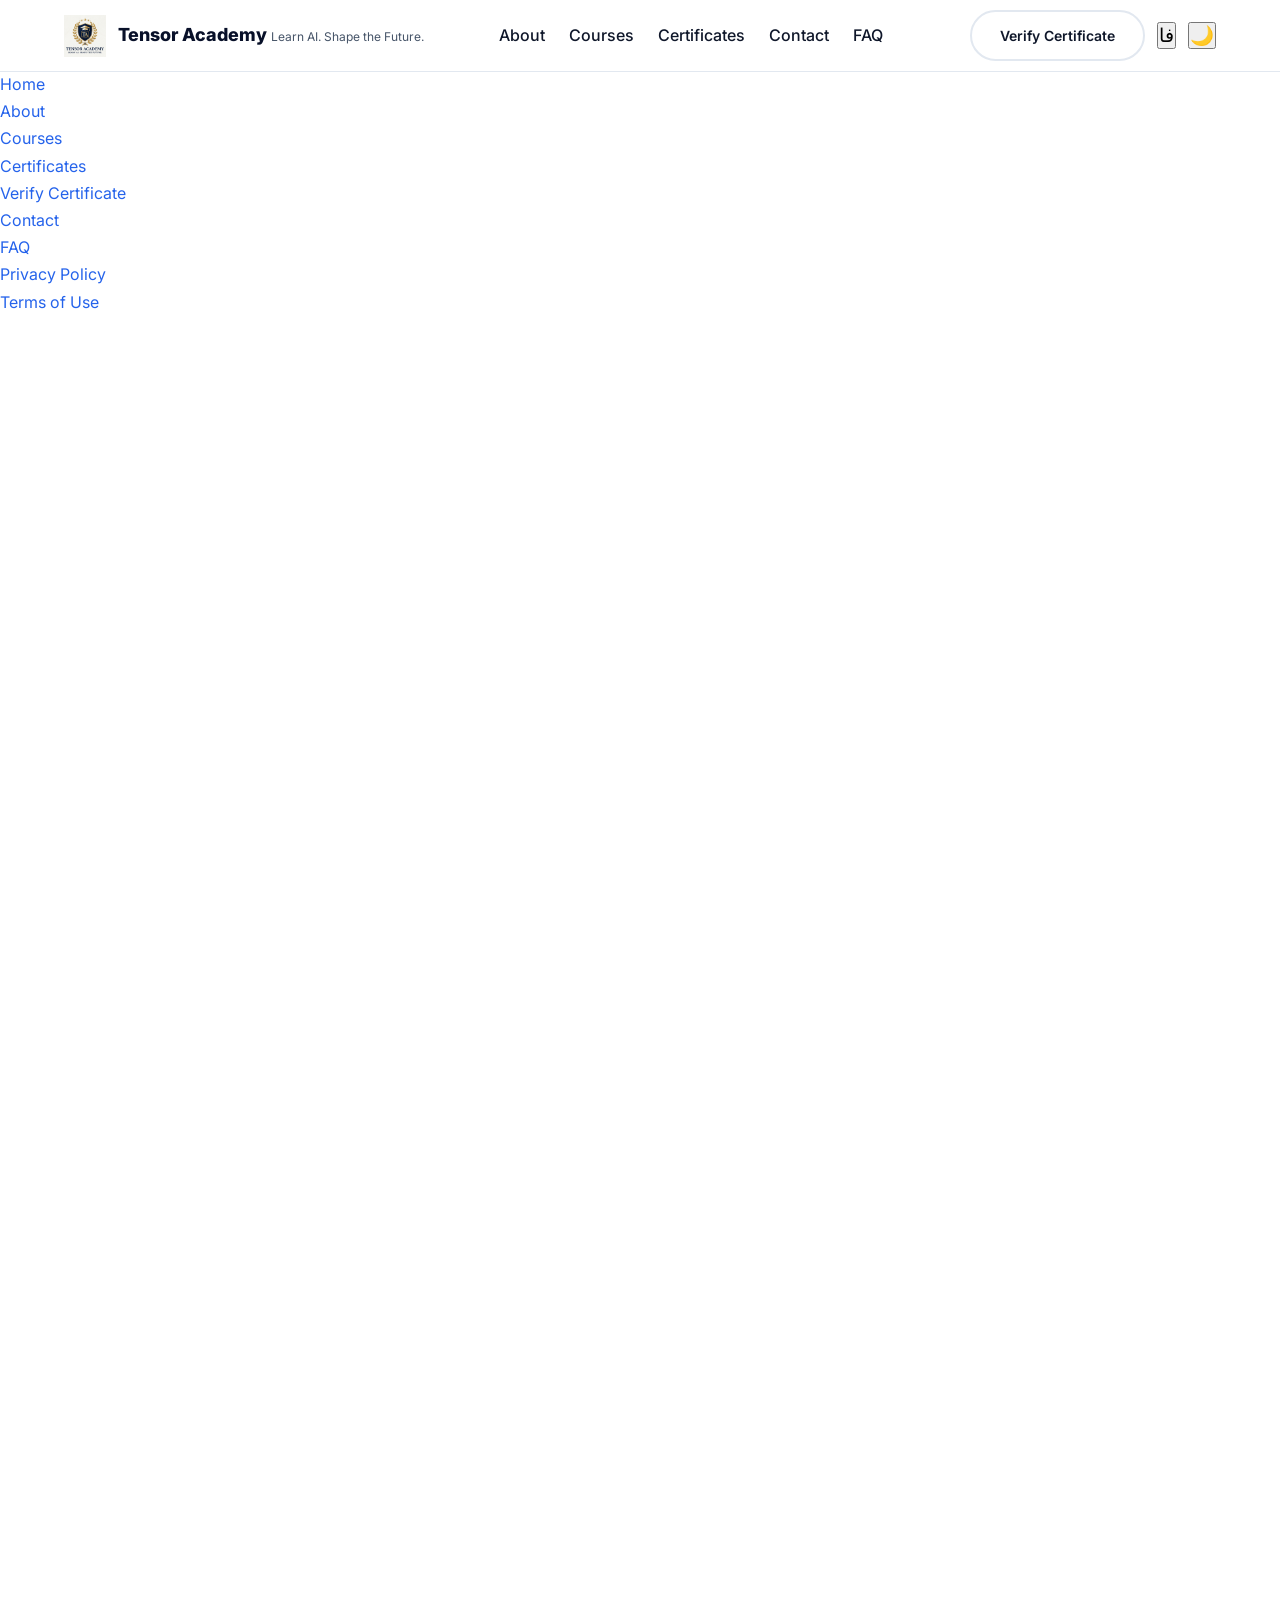
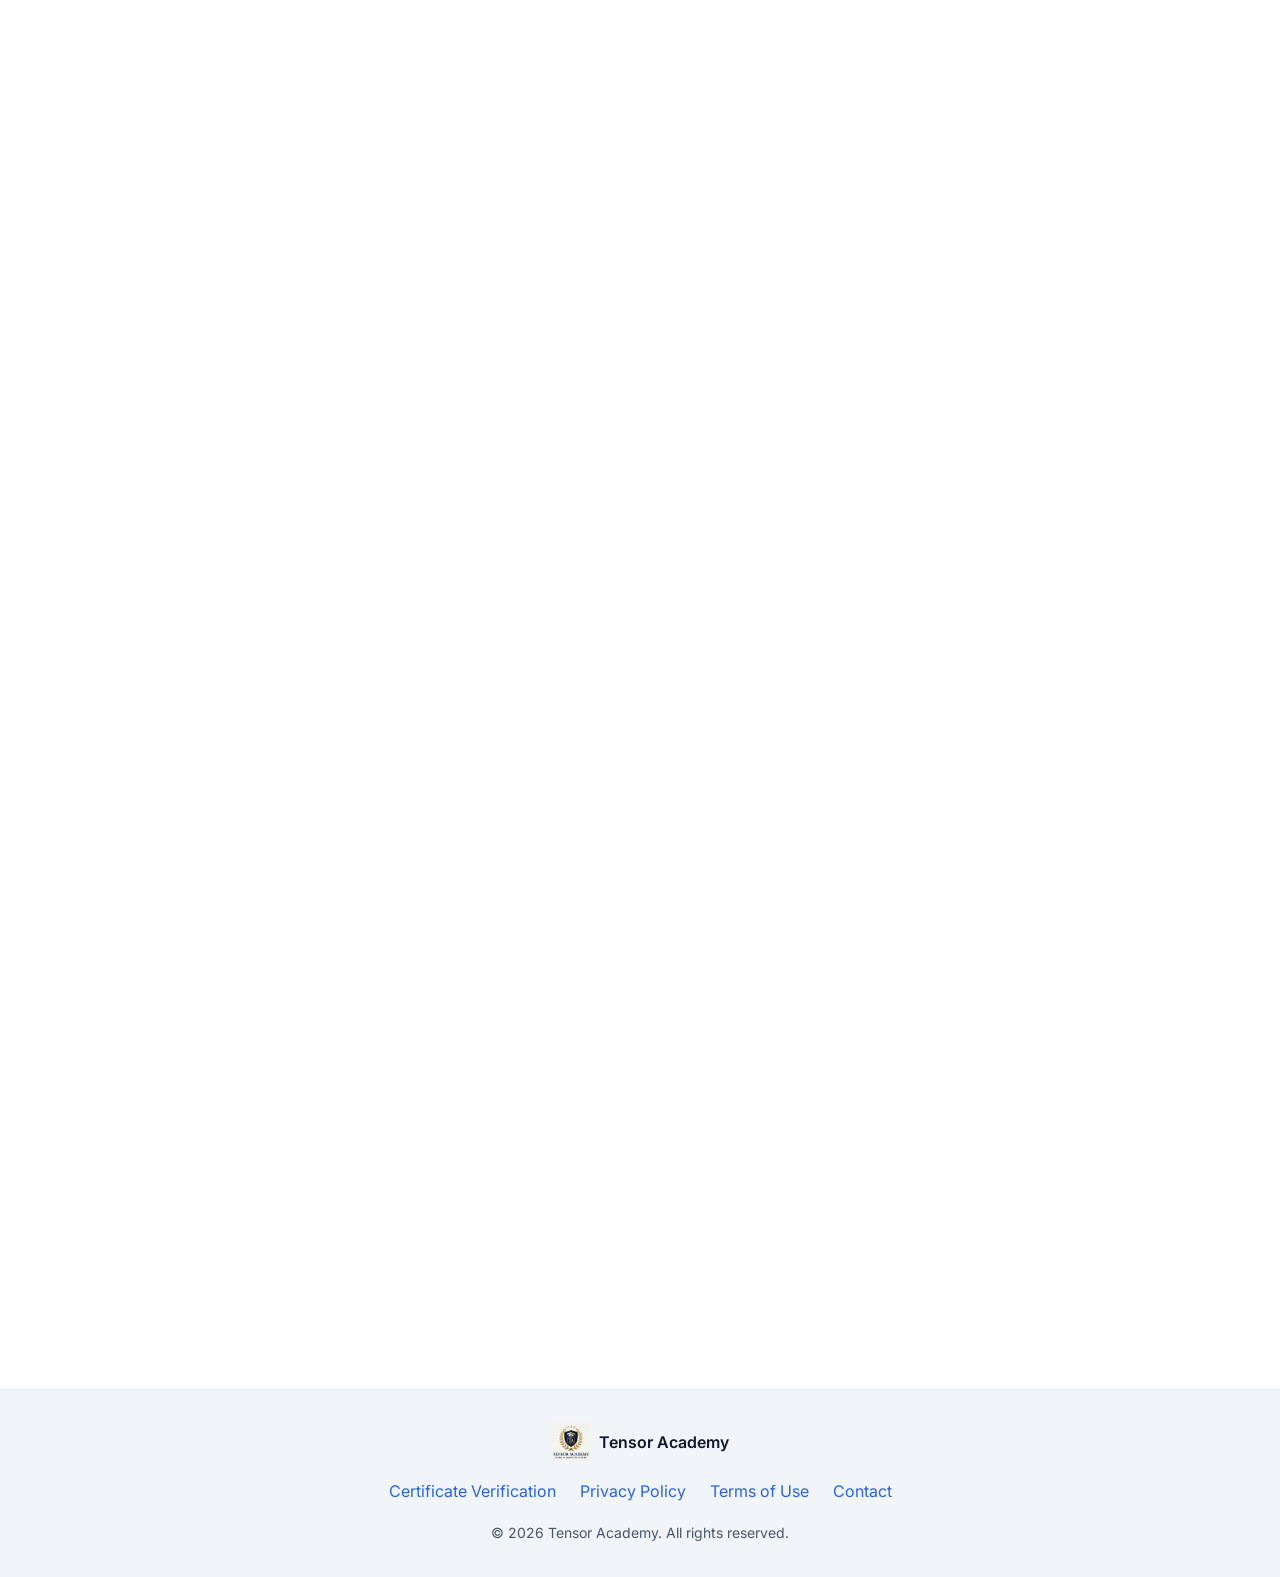
==== commit af3bb5d7: "Refactor index.html for improved navigation and comments Updated comments for clarity and added new " ====
--- a/index.html
+++ b/index.html
@@ -17,7 +17,7 @@
   <title>Tensor Academy — Learn AI. Shape the Future.</title>
   <link rel="icon" type="image/png" href="assets/images/tensor-academy-logo.png">
   <link rel="stylesheet" href="css/style.css">
-  <!-- Prevent FOUC for Dark Mode -->
+  <!-- Anti-FOUC for Dark Mode -->
   <script>
     (function() {
       const savedTheme = localStorage.getItem('tensor-theme');
@@ -29,7 +29,7 @@
 </head>
 <body>
 
-  <!-- Header / Navigation -->
+  <!-- Header -->
   <header class="site-header" id="siteHeader">
     <div class="container header-container">
       <a href="index.html" class="logo-link" aria-label="Tensor Academy Home">
@@ -40,6 +40,7 @@
         </div>
       </a>
 
+      <!-- Desktop Navigation (limited) -->
       <nav class="main-nav" id="mainNav" aria-label="Main Navigation">
         <ul class="nav-list">
           <li><a href="#about" data-i18n="nav_about">About</a></li>
@@ -58,20 +59,35 @@
         <button id="themeToggle" class="btn-icon" aria-label="Toggle Dark/Light Mode" title="Toggle Theme">
           <span class="theme-icon">🌙</span>
         </button>
-      </div>
-
-      <button class="mobile-menu-btn" id="mobileMenuBtn" aria-label="Open Menu" aria-expanded="false">
-        <span class="hamburger-line"></span>
-        <span class="hamburger-line"></span>
-        <span class="hamburger-line"></span>
-      </button>
+        <!-- Hamburger Menu Button (full menu) -->
+        <button class="mobile-menu-btn" id="mobileMenuBtn" aria-label="Open Full Menu" aria-expanded="false">
+          <span class="hamburger-line"></span>
+          <span class="hamburger-line"></span>
+          <span class="hamburger-line"></span>
+        </button>
+      </div>
     </div>
+
+    <!-- Fullscreen Overlay Menu -->
+    <nav class="fullscreen-menu" id="fullscreenMenu" aria-label="Full Navigation">
+      <ul class="fullscreen-nav-list">
+        <li><a href="index.html" data-i18n="nav_home">Home</a></li>
+        <li><a href="#about" data-i18n="nav_about">About</a></li>
+        <li><a href="#courses" data-i18n="nav_courses">Courses</a></li>
+        <li><a href="#certificates" data-i18n="nav_certificates">Certificates</a></li>
+        <li><a href="verify.html" data-i18n="nav_verify">Verify Certificate</a></li>
+        <li><a href="#contact" data-i18n="nav_contact">Contact</a></li>
+        <li><a href="#faq" data-i18n="nav_faq">FAQ</a></li>
+        <li><a href="privacy.html" data-i18n="nav_privacy">Privacy Policy</a></li>
+        <li><a href="terms.html" data-i18n="nav_terms">Terms of Use</a></li>
+      </ul>
+    </nav>
   </header>
 
   <main id="mainContent">
 
     <!-- Hero Section -->
-    <section class="hero" id="hero">
+    <section class="hero reveal" id="hero">
       <div class="container hero-content">
         <p class="hero-eyebrow" data-i18n="hero_eyebrow">Modern AI Academic Platform</p>
         <h1 class="hero-title" data-i18n="hero_title">Learn AI. Shape the Future.</h1>
@@ -84,11 +100,11 @@
         </div>
         <div class="hero-stats">
           <div class="stat-item">
-            <span class="stat-number">5000+</span>
+            <span class="stat-number count-up" data-target="5000">0</span>
             <span class="stat-label" data-i18n="stat_students">Students</span>
           </div>
           <div class="stat-item">
-            <span class="stat-number">200+</span>
+            <span class="stat-number count-up" data-target="200">0</span>
             <span class="stat-label" data-i18n="stat_graduates">Graduates</span>
           </div>
           <div class="stat-item">
@@ -100,13 +116,32 @@
     </section>
 
     <!-- About Section -->
-    <section class="about section-padding" id="about">
+    <section class="about section-padding reveal" id="about">
       <div class="container">
         <h2 class="section-title" data-i18n="about_title">About Tensor Academy</h2>
         <div class="about-grid">
           <div class="about-text">
-            <p data-i18n="about_description">
-              Tensor Academy is a private online AI academy focused on AI education, career readiness, practical skills, and effective use of artificial intelligence.
+            <!-- English -->
+            <div class="lang-en">
+              <p>Tensor Academy is a private online educational academy dedicated to advancing knowledge and practical skills in Artificial Intelligence and emerging technologies. Our academic approach is focused on developing knowledgeable, capable, and future-ready individuals who can understand, apply, and responsibly engage with technologies shaping the modern world.</p>
+              <p>Through structured learning pathways at Beginner, Semi-Specialist, and Specialist levels, Tensor Academy provides educational opportunities in key areas of AI, including Machine Learning, Deep Learning, Prompt Engineering, AI Applications, AI Chatbots, and practical AI technologies.</p>
+              <p>Our learning environment is designed to bridge the gap between theoretical understanding and practical application, enabling learners to develop relevant technical skills, explore real-world AI use cases, and build the confidence required to work with rapidly evolving technologies.</p>
+              <p>Beyond technical education, Tensor Academy is committed to helping learners discover professional opportunities, improve their employability, develop AI-powered skills, and explore legitimate ways to generate income through the effective application of artificial intelligence.</p>
+              <p>Our broader goal is to contribute to the development of an informed and capable AI community—one that can use emerging technologies effectively, recognize their potential risks and challenges, and contribute positively to a more innovative and technologically empowered society.</p>
+            </div>
+            <!-- Persian -->
+            <div class="lang-fa">
+              <p>آکادمی تنسور یک آکادمی آموزشی خصوصی و آنلاین است که با هدف توسعه دانش و مهارت‌های عملی در زمینه هوش مصنوعی و فناوری‌های نوظهور فعالیت می‌کند. رویکرد آموزشی ما بر پرورش افراد آگاه، توانمند و آماده برای آینده متمرکز است؛ افرادی که بتوانند فناوری‌های شکل‌دهنده دنیای مدرن را به‌درستی درک کرده، به‌صورت مؤثر به‌کار گیرند و با مسئولیت‌پذیری با آن‌ها تعامل داشته باشند.</p>
+              <p>آکادمی تنسور از طریق مسیرهای آموزشی ساختاریافته در سه سطح مبتدی، نیمه تخصصی و تخصصی، زمینه یادگیری در حوزه‌های کلیدی هوش مصنوعی از جمله یادگیری ماشین، یادگیری عمیق، مهندسی پرامپت، کاربردهای هوش مصنوعی، چت‌بات‌های هوش مصنوعی و فناوری‌های عملی مبتنی بر AI را فراهم می‌سازد.</p>
+              <p>محیط آموزشی آکادمی با هدف ایجاد پیوند میان درک نظری و کاربرد عملی طراحی شده است تا دانشجویان بتوانند مهارت‌های فنی مرتبط را توسعه دهند، کاربردهای واقعی هوش مصنوعی را بررسی کنند و اعتمادبه‌نفس لازم برای کار با فناوری‌های به‌سرعت در حال تحول را به دست آورند.</p>
+              <p>فراتر از آموزش مهارت‌های فنی، آکادمی تنسور متعهد است به دانشجویان در شناخت فرصت‌های حرفه‌ای، افزایش قابلیت اشتغال، توسعه مهارت‌های مبتنی بر هوش مصنوعی و کشف راه‌های مشروع برای کسب درآمد از طریق یادگیری و استفاده مؤثر از هوش مصنوعی کمک کند.</p>
+              <p>هدف گسترده‌تر ما کمک به شکل‌گیری جامعه‌ای آگاه و توانمند در حوزه هوش مصنوعی است؛ جامعه‌ای که بتواند از فناوری‌های نوظهور به‌صورت مؤثر استفاده کند، خطرات و چالش‌های احتمالی آن‌ها را بشناسد و در ایجاد جامعه‌ای نوآور، آگاه و توانمند از نظر فناوری نقش مثبتی ایفا کند.</p>
+            </div>
+          </div>
+          <div class="about-vision">
+            <h3 data-i18n="about_vision_title">Our Vision</h3>
+            <p data-i18n="about_vision_text">
+              We help learners build practical AI skills, understand modern artificial intelligence technologies, use AI effectively, and prepare themselves for future career and income opportunities.
             </p>
             <ul class="about-details">
               <li><strong data-i18n="about_founder_label">Founder:</strong> <span data-i18n="about_founder_value">Mohammad Omar Omari</span></li>
@@ -116,18 +151,12 @@
               <li><strong data-i18n="about_field_label">Field:</strong> <span data-i18n="about_field_value">Artificial Intelligence Education</span></li>
             </ul>
           </div>
-          <div class="about-vision">
-            <h3 data-i18n="about_vision_title">Our Vision</h3>
-            <p data-i18n="about_vision_text">
-              We help learners build practical AI skills, understand modern artificial intelligence technologies, use AI effectively, and prepare themselves for future career and income opportunities.
-            </p>
-          </div>
         </div>
       </div>
     </section>
 
     <!-- Courses Section -->
-    <section class="courses section-padding" id="courses">
+    <section class="courses section-padding reveal" id="courses">
       <div class="container">
         <h2 class="section-title" data-i18n="courses_title">Our Courses</h2>
         <div class="courses-grid">
@@ -176,11 +205,11 @@
     </section>
 
     <!-- Certificates Section (general) -->
-    <section class="certificates section-padding" id="certificates">
+    <section class="certificates section-padding reveal" id="certificates">
       <div class="container">
         <h2 class="section-title" data-i18n="certificates_title">Certificates</h2>
         <p class="section-subtitle" data-i18n="certificates_subtitle">
-          Every graduate receives a verifiable certificate with a unique ID, QR code, and dedicated online page.
+          Every graduate receives a verifiable certificate with a unique ID and dedicated online page.
         </p>
         <div class="certificate-features">
           <div class="feature-item">
@@ -201,7 +230,7 @@
     </section>
 
     <!-- Contact Section -->
-    <section class="contact section-padding" id="contact">
+    <section class="contact section-padding reveal" id="contact">
       <div class="container">
         <h2 class="section-title" data-i18n="contact_title">Contact Us</h2>
         <div class="contact-grid">
@@ -225,40 +254,71 @@
     </section>
 
     <!-- FAQ Section -->
-    <section class="faq section-padding" id="faq">
+    <section class="faq section-padding reveal" id="faq">
       <div class="container">
         <h2 class="section-title" data-i18n="faq_title">Frequently Asked Questions</h2>
         <div class="accordion">
-          <div class="accordion-item">
-            <button class="accordion-trigger" aria-expanded="false" data-i18n="faq_q1">
-              Is Tensor Academy bilingual?
-            </button>
-            <div class="accordion-panel" data-i18n="faq_a1">
-              Yes. The website supports English and Persian / Dari.
-            </div>
-          </div>
-          <div class="accordion-item">
-            <button class="accordion-trigger" aria-expanded="false" data-i18n="faq_q2">
-              Does the site support certificate verification?
-            </button>
-            <div class="accordion-panel" data-i18n="faq_a2">
-              Yes. Each certificate can have its own verification page and dedicated URL.
-            </div>
-          </div>
-          <div class="accordion-item">
-            <button class="accordion-trigger" aria-expanded="false" data-i18n="faq_q3">
-              Can certificates be viewed and downloaded?
-            </button>
-            <div class="accordion-panel" data-i18n="faq_a3">
-              Yes. Certificates can be viewed online and downloaded as PDF files.
-            </div>
-          </div>
-        </div>
-      </div>
-    </section>
-
-    <!-- Recognition / License -->
-    <section class="recognition section-padding" id="recognition">
+          <!-- Question 1 -->
+          <div class="accordion-item">
+            <button class="accordion-trigger" aria-expanded="false">
+              <span class="lang-en">What is Tensor Academy?</span>
+              <span class="lang-fa">آکادمی تنسور چیست؟</span>
+            </button>
+            <div class="accordion-panel">
+              <p class="lang-en">Tensor Academy is a private online academy focused on Artificial Intelligence and emerging technologies.</p>
+              <p class="lang-fa">آکادمی تنسور یک آکادمی آموزشی خصوصی و آنلاین با تمرکز بر هوش مصنوعی و فناوری‌های نوظهور است.</p>
+            </div>
+          </div>
+          <!-- Question 2 -->
+          <div class="accordion-item">
+            <button class="accordion-trigger" aria-expanded="false">
+              <span class="lang-en">What can I learn at Tensor Academy?</span>
+              <span class="lang-fa">در آکادمی تنسور چه چیزهایی می‌توانم یاد بگیرم؟</span>
+            </button>
+            <div class="accordion-panel">
+              <p class="lang-en">You can learn Machine Learning, Deep Learning, Prompt Engineering, AI Applications, and AI Chatbots at different learning levels.</p>
+              <p class="lang-fa">می‌توانید یادگیری ماشین، یادگیری عمیق، مهندسی پرامپت، کاربردهای هوش مصنوعی و چت‌بات‌های هوش مصنوعی را در سطوح مختلف یاد بگیرید.</p>
+            </div>
+          </div>
+          <!-- Question 3 -->
+          <div class="accordion-item">
+            <button class="accordion-trigger" aria-expanded="false">
+              <span class="lang-en">Who can join Tensor Academy?</span>
+              <span class="lang-fa">چه کسانی می‌توانند در آکادمی تنسور شرکت کنند؟</span>
+            </button>
+            <div class="accordion-panel">
+              <p class="lang-en">Anyone interested in AI and technology can join, from beginners to advanced learners.</p>
+              <p class="lang-fa">هر فرد علاقه‌مند به هوش مصنوعی و فناوری می‌تواند شرکت کند؛ از مبتدیان تا افراد پیشرفته.</p>
+            </div>
+          </div>
+          <!-- Question 4 -->
+          <div class="accordion-item">
+            <button class="accordion-trigger" aria-expanded="false">
+              <span class="lang-en">How can I register for a course?</span>
+              <span class="lang-fa">چگونه در یک دوره ثبت‌نام کنم؟</span>
+            </button>
+            <div class="accordion-panel">
+              <p class="lang-en">Course registration is available through Telegram by contacting the Tensor Academy manager.</p>
+              <p class="lang-fa">ثبت‌نام دوره‌ها از طریق تلگرام و با ارتباط با مدیر آکادمی تنسور انجام می‌شود.</p>
+            </div>
+          </div>
+          <!-- Question 5 -->
+          <div class="accordion-item">
+            <button class="accordion-trigger" aria-expanded="false">
+              <span class="lang-en">How can I verify a Tensor Academy certificate?</span>
+              <span class="lang-fa">چگونه تصدیق‌نامه آکادمی تنسور را تأیید کنم؟</span>
+            </button>
+            <div class="accordion-panel">
+              <p class="lang-en">Enter the unique Certificate ID in the Certificate Verification section to verify the certificate.</p>
+              <p class="lang-fa">آیدی منحصربه‌فرد تصدیق‌نامه را در بخش تأیید تصدیق‌نامه وارد کنید تا اعتبار آن بررسی شود.</p>
+            </div>
+          </div>
+        </div>
+      </div>
+    </section>
+
+    <!-- Recognition Section -->
+    <section class="recognition section-padding reveal" id="recognition">
       <div class="container">
         <h2 class="section-title" data-i18n="recognition_title">Recognition</h2>
         <div class="recognition-card">
--- a/css/style.css
+++ b/css/style.css
@@ -1,1957 +1,351 @@
-/* =========================================================
-   Tensor Academy
-   Global Design System & Application Styles
-   ========================================================= */
-
-/* =========================================================
-   1. Design Tokens
-   ========================================================= */
-
+/* ============================================================
+   TENSOR ACADEMY — Premium Academic Stylesheet
+   Modern AI Academy, Dark/Light, RTL, Animations
+   ============================================================ */
+
+/* ---------- Google Fonts ---------- */
+@import url('https://fonts.googleapis.com/css2?family=Inter:opsz,wght@14..32,400;14..32,500;14..32,600;14..32,700;14..32,800&family=Vazirmatn:wght@400;500;600;700;800&display=swap');
+
+/* ---------- Design Tokens (Light) ---------- */
 :root {
-  color-scheme: light;
-
-  --font-family-sans:
-    Inter,
-    "Segoe UI",
-    Roboto,
-    Helvetica,
-    Arial,
-    sans-serif;
-
-  --font-family-persian:
-    Vazirmatn,
-    Tahoma,
-    "Segoe UI",
-    Arial,
-    sans-serif;
-
-  --font-size-xs: 0.75rem;
-  --font-size-sm: 0.875rem;
-  --font-size-md: 1rem;
-  --font-size-lg: 1.125rem;
-  --font-size-xl: 1.25rem;
-  --font-size-2xl: 1.5rem;
-  --font-size-3xl: 2rem;
-  --font-size-4xl: 2.75rem;
-  --font-size-5xl: 3.75rem;
-
-  --font-weight-regular: 400;
-  --font-weight-medium: 500;
-  --font-weight-semibold: 600;
-  --font-weight-bold: 700;
-  --font-weight-extrabold: 800;
-
-  --line-height-tight: 1.15;
-  --line-height-snug: 1.35;
-  --line-height-normal: 1.6;
-  --line-height-relaxed: 1.8;
-
-  --space-1: 0.25rem;
-  --space-2: 0.5rem;
-  --space-3: 0.75rem;
-  --space-4: 1rem;
-  --space-5: 1.25rem;
-  --space-6: 1.5rem;
-  --space-8: 2rem;
-  --space-10: 2.5rem;
-  --space-12: 3rem;
-  --space-16: 4rem;
-  --space-20: 5rem;
-  --space-24: 6rem;
-  --space-32: 8rem;
-
+  /* Colors */
+  --color-primary: #081029;
+  --color-accent: #2563EB;
+  --color-highlight: #06B6D4;
+  --color-bg: #FFFFFF;
+  --color-surface: #F1F5F9;
+  --color-text: #0F172A;
+  --color-text-muted: #475569;
+  --color-border: #E2E8F0;
+  --color-shadow: rgba(0, 0, 0, 0.06);
+
+  /* Gradients */
+  --gradient-hero: linear-gradient(135deg, #0A0F1F 0%, #111C3A 100%);
+  --gradient-card: linear-gradient(145deg, rgba(37,99,235,0.05) 0%, rgba(6,182,212,0.08) 100%);
+  --gradient-section: linear-gradient(180deg, #F8FAFC 0%, #FFFFFF 100%);
+
+  /* Typography */
+  --font-en: 'Inter', system-ui, sans-serif;
+  --font-fa: 'Vazirmatn', 'Inter', system-ui, sans-serif;
+
+  --text-xs: 0.75rem;
+  --text-sm: 0.875rem;
+  --text-base: 1rem;
+  --text-lg: 1.125rem;
+  --text-xl: 1.25rem;
+  --text-2xl: 1.5rem;
+  --text-3xl: 2rem;
+  --text-4xl: 2.75rem;
+
+  /* Spacing */
+  --space-xs: 0.5rem;
+  --space-sm: 0.75rem;
+  --space-md: 1rem;
+  --space-lg: 1.5rem;
+  --space-xl: 2rem;
+  --space-2xl: 3rem;
+  --space-3xl: 4rem;
+  --space-4xl: 6rem;
+
+  /* Borders */
   --radius-sm: 0.5rem;
   --radius-md: 0.75rem;
   --radius-lg: 1rem;
-  --radius-xl: 1.5rem;
-  --radius-2xl: 2rem;
   --radius-full: 9999px;
 
-  --container-max-width: 1180px;
-  --container-padding: 1.25rem;
-
-  --header-height: 76px;
-
-  /* Brand */
-  --color-navy-950: #050b17;
-  --color-navy-900: #081225;
-  --color-navy-800: #0d1b34;
-  --color-navy-700: #142849;
-
-  --color-blue-700: #155eef;
-  --color-blue-600: #1d6ff2;
-  --color-blue-500: #2f80ed;
-  --color-blue-400: #4ea1ff;
-
-  --color-cyan-500: #22d3ee;
-  --color-cyan-400: #67e8f9;
-
-  /* Light Theme */
-  --color-background: #f7f9fc;
-  --color-background-alt: #eef3f9;
-
-  --color-surface: #ffffff;
-  --color-surface-elevated: #ffffff;
-  --color-surface-muted: #f1f5f9;
-
-  --color-text: #0b1426;
-  --color-text-secondary: #344054;
-  --color-text-muted: #667085;
-  --color-text-inverse: #ffffff;
-
-  --color-primary: var(--color-blue-600);
-  --color-primary-hover: var(--color-blue-700);
-  --color-primary-soft: #eaf3ff;
-
-  --color-accent: var(--color-cyan-500);
-  --color-accent-soft: #ecfeff;
-
-  --color-border: #dce3ec;
-  --color-border-strong: #c5cfdb;
-
-  --color-success: #12b76a;
-  --color-success-soft: #ecfdf3;
-
-  --color-warning: #f79009;
-  --color-warning-soft: #fffaeb;
-
-  --color-danger: #f04438;
-  --color-danger-soft: #fef3f2;
-
-  --color-header-background: rgba(255, 255, 255, 0.88);
-
-  --shadow-xs:
-    0 1px 2px rgba(16, 24, 40, 0.04);
-
-  --shadow-sm:
-    0 4px 12px rgba(16, 24, 40, 0.06);
-
-  --shadow-md:
-    0 12px 30px rgba(16, 24, 40, 0.08);
-
-  --shadow-lg:
-    0 24px 60px rgba(16, 24, 40, 0.12);
-
-  --shadow-glow:
-    0 0 50px rgba(47, 128, 237, 0.16);
-
-  --transition-fast:
-    150ms ease;
-
-  --transition-base:
-    250ms ease;
-
-  --transition-slow:
-    400ms ease;
-}
-
-/* =========================================================
-   2. Dark Theme
-   ========================================================= */
-
-html[data-theme="dark"] {
-  color-scheme: dark;
-
-  --color-background: #050a14;
-  --color-background-alt: #08101e;
-
-  --color-surface: #0b1424;
-  --color-surface-elevated: #101b2e;
-  --color-surface-muted: #0e1929;
-
-  --color-text: #f4f7fb;
-  --color-text-secondary: #c5cfdd;
-  --color-text-muted: #8c9aae;
-  --color-text-inverse: #07101f;
-
-  --color-primary: #4ea1ff;
-  --color-primary-hover: #67adff;
-  --color-primary-soft: rgba(47, 128, 237, 0.14);
-
-  --color-accent: #22d3ee;
-  --color-accent-soft: rgba(34, 211, 238, 0.1);
-
-  --color-border: rgba(148, 163, 184, 0.16);
-  --color-border-strong: rgba(148, 163, 184, 0.28);
-
-  --color-success: #32d583;
-  --color-success-soft: rgba(18, 183, 106, 0.12);
-
-  --color-warning: #fdb022;
-  --color-warning-soft: rgba(247, 144, 9, 0.12);
-
-  --color-danger: #f97066;
-  --color-danger-soft: rgba(240, 68, 56, 0.12);
-
-  --color-header-background: rgba(5, 10, 20, 0.86);
-
-  --shadow-xs:
-    0 1px 2px rgba(0, 0, 0, 0.16);
-
-  --shadow-sm:
-    0 4px 16px rgba(0, 0, 0, 0.18);
-
-  --shadow-md:
-    0 14px 36px rgba(0, 0, 0, 0.24);
-
-  --shadow-lg:
-    0 24px 70px rgba(0, 0, 0, 0.35);
-
-  --shadow-glow:
-    0 0 70px rgba(47, 128, 237, 0.18);
-}
-
-/* =========================================================
-   3. Base Reset
-   ========================================================= */
-
-*,
-*::before,
-*::after {
-  box-sizing: border-box;
-}
-
-html {
-  min-height: 100%;
-  scroll-behavior: smooth;
-  scroll-padding-top: calc(var(--header-height) + var(--space-6));
-}
+  /* Shadows */
+  --shadow-sm: 0 1px 3px var(--color-shadow);
+  --shadow-md: 0 8px 24px rgba(0, 0, 0, 0.08);
+  --shadow-lg: 0 16px 40px rgba(0, 0, 0, 0.1);
+
+  /* Transitions */
+  --transition-fast: 0.2s ease;
+  --transition-smooth: 0.35s cubic-bezier(0.4, 0, 0.2, 1);
+
+  /* Layout */
+  --max-width: 1200px;
+  --header-height: 4.5rem;
+}
+
+/* ---------- Dark Theme ---------- */
+.dark {
+  --color-primary: #1A2333;
+  --color-accent: #3B82F6;
+  --color-highlight: #22D3EE;
+  --color-bg: #0B1121;
+  --color-surface: #1E293B;
+  --color-text: #F1F5F9;
+  --color-text-muted: #94A3B8;
+  --color-border: #334155;
+  --color-shadow: rgba(0, 0, 0, 0.4);
+  --gradient-hero: linear-gradient(135deg, #050B18 0%, #0F172A 100%);
+  --gradient-section: linear-gradient(180deg, #0F172A 0%, #0B1121 100%);
+}
+
+/* ---------- Reset & Base ---------- */
+*, *::before, *::after { box-sizing: border-box; margin: 0; padding: 0; }
+
+html { scroll-behavior: smooth; font-size: 16px; }
 
 body {
-  min-height: 100vh;
-  margin: 0;
+  font-family: var(--font-en);
+  background: var(--color-bg);
+  color: var(--color-text);
+  line-height: 1.7;
+  transition: background 0.3s, color 0.3s;
+  -webkit-font-smoothing: antialiased;
   overflow-x: hidden;
-
-  background:
-    radial-gradient(
-      circle at 10% 0%,
-      rgba(47, 128, 237, 0.05),
-      transparent 30%
-    ),
-    var(--color-background);
-
-  color: var(--color-text);
-
-  font-family: var(--font-family-sans);
-  font-size: var(--font-size-md);
-  font-weight: var(--font-weight-regular);
-  line-height: var(--line-height-normal);
-
-  text-rendering: optimizeLegibility;
-  -webkit-font-smoothing: antialiased;
-
-  transition:
-    background-color var(--transition-base),
-    color var(--transition-base);
-}
-
-html[lang="fa"] body,
-html[dir="rtl"] body {
-  font-family: var(--font-family-persian);
-}
-
-img,
-svg {
+}
+
+html[dir="rtl"] body { font-family: var(--font-fa); }
+
+img { max-width: 100%; display: block; }
+
+a { color: var(--color-accent); text-decoration: none; transition: color 0.2s; }
+a:hover { color: var(--color-highlight); }
+
+ul { list-style: none; }
+
+.container { width: 100%; max-width: var(--max-width); margin-inline: auto; padding-inline: var(--space-lg); }
+
+.section-padding { padding-block: var(--space-4xl); }
+
+.text-center { text-align: center; }
+.text-muted { color: var(--color-text-muted); }
+
+/* ---------- Typography ---------- */
+h1, h2, h3 { font-weight: 700; line-height: 1.3; }
+h1 { font-size: var(--text-4xl); }
+h2 { font-size: var(--text-3xl); margin-bottom: var(--space-lg); }
+h3 { font-size: var(--text-xl); margin-bottom: var(--space-sm); }
+
+.section-title {
+  text-align: center;
+  position: relative;
+  margin-bottom: var(--space-xl);
+  letter-spacing: -0.02em;
+}
+
+.section-title::after {
+  content: '';
   display: block;
-  max-width: 100%;
-}
-
-img {
-  height: auto;
-}
-
-button,
-input,
-textarea,
-select {
-  font: inherit;
-}
-
-button,
-a {
-  -webkit-tap-highlight-color: transparent;
-}
-
-button {
-  border: 0;
-}
-
-a {
-  color: inherit;
-  text-decoration: none;
-}
-
-ul,
-ol {
-  margin: 0;
-  padding: 0;
-  list-style: none;
-}
-
-p,
-h1,
-h2,
-h3,
-h4,
-h5,
-h6,
-dl,
-dd {
-  margin: 0;
-}
-
-h1,
-h2,
-h3,
-h4,
-h5,
-h6 {
-  color: var(--color-text);
-  font-weight: var(--font-weight-bold);
-  line-height: var(--line-height-tight);
-}
-
-p {
-  color: var(--color-text-secondary);
-}
-
-::selection {
-  background: rgba(47, 128, 237, 0.22);
-  color: var(--color-text);
-}
-
-/* =========================================================
-   4. Accessibility
-   ========================================================= */
-
-.sr-only {
-  position: absolute;
-  width: 1px;
-  height: 1px;
-  padding: 0;
-  margin: -1px;
+  width: 64px;
+  height: 4px;
+  background: var(--color-highlight);
+  margin-inline: auto;
+  margin-top: var(--space-sm);
+  border-radius: var(--radius-full);
+}
+
+/* ---------- Buttons ---------- */
+.btn {
+  display: inline-flex; align-items: center; justify-content: center; gap: 0.5rem;
+  padding: 0.75rem 1.75rem; border: 2px solid transparent; border-radius: var(--radius-full);
+  font-weight: 600; font-size: var(--text-sm); transition: all 0.25s; cursor: pointer;
+}
+
+.btn:focus-visible { outline: 2px solid var(--color-highlight); outline-offset: 2px; }
+
+.btn-primary { background: var(--color-accent); color: #fff; border-color: var(--color-accent); }
+.btn-primary:hover { background: var(--color-highlight); border-color: var(--color-highlight); }
+
+.btn-secondary { background: transparent; color: var(--color-accent); border-color: var(--color-accent); }
+.btn-secondary:hover { background: var(--color-accent); color: #fff; }
+
+.btn-outline { background: transparent; color: var(--color-text); border-color: var(--color-border); }
+.btn-outline:hover { border-color: var(--color-accent); color: var(--color-accent); }
+
+/* ---------- Header & Nav ---------- */
+.site-header {
+  position: sticky; top: 0; z-index: 100;
+  background: rgba(255,255,255,0.9); backdrop-filter: blur(12px);
+  border-bottom: 1px solid var(--color-border);
+  height: var(--header-height); transition: background 0.3s;
+}
+.dark .site-header { background: rgba(11,17,33,0.9); }
+
+.header-container { display: flex; align-items: center; justify-content: space-between; height: 100%; }
+
+.logo-link { display: flex; align-items: center; gap: var(--space-sm); color: var(--color-text); text-decoration: none; }
+.logo-img { width: 42px; height: 42px; }
+.logo-name { font-weight: 800; font-size: var(--text-lg); color: var(--color-primary); }
+.dark .logo-name { color: #fff; }
+.logo-tagline { font-size: var(--text-xs); color: var(--color-text-muted); }
+
+.main-nav .nav-list { display: flex; gap: var(--space-lg); align-items: center; }
+.main-nav a { font-weight: 500; color: var(--color-text); position: relative; padding-block: 0.25rem; }
+.main-nav a::after {
+  content: ''; position: absolute; bottom: 0; left: 0; width: 0; height: 2px;
+  background: var(--color-highlight); transition: width 0.25s;
+}
+.main-nav a:hover::after { width: 100%; }
+
+/* Hide legal links on desktop */
+.nav-item.desktop-hide { display: none; }
+
+.header-actions { display: flex; align-items: center; gap: var(--space-sm); }
+.btn-verify { margin-left: var(--space-sm); }
+.lang-indicator, .theme-icon { font-size: 1.2rem; }
+
+.mobile-menu-btn { display: none; flex-direction: column; gap: 5px; background: none; border: none; cursor: pointer; padding: 0.5rem; }
+.hamburger-line { width: 24px; height: 2px; background: var(--color-text); transition: 0.3s; }
+
+/* ---------- Hero ---------- */
+.hero {
+  position: relative;
+  background: var(--gradient-hero);
+  color: #fff;
+  padding: var(--space-4xl) 0;
+  text-align: center;
   overflow: hidden;
-  clip: rect(0, 0, 0, 0);
-  white-space: nowrap;
-  border: 0;
-}
-
-.skip-link {
-  position: fixed;
-  z-index: 9999;
-  top: var(--space-4);
-  left: var(--space-4);
-
-  padding: var(--space-3) var(--space-5);
-
-  border-radius: var(--radius-md);
-
-  background: var(--color-primary);
-  color: var(--color-text-inverse);
-
-  font-weight: var(--font-weight-semibold);
-
-  transform: translateY(-200%);
-  transition: transform var(--transition-fast);
-}
-
-.skip-link:focus {
-  transform: translateY(0);
-}
-
-:focus-visible {
-  outline: 3px solid rgba(34, 211, 238, 0.65);
-  outline-offset: 3px;
-}
-
-/* =========================================================
-   5. Layout Utilities
-   ========================================================= */
-
-.container {
-  width: min(
-    calc(100% - (var(--container-padding) * 2)),
-    var(--container-max-width)
-  );
-
-  margin-inline: auto;
-}
-
-.section {
-  position: relative;
-  padding-block: var(--space-20);
-}
-
-.section-heading {
-  max-width: 720px;
-}
-
-.section-heading-centered {
-  margin-inline: auto;
-  text-align: center;
-}
-
-.section-heading h2 {
-  margin-top: var(--space-3);
-
-  font-size: clamp(
-    2rem,
-    5vw,
-    3.25rem
-  );
-
-  letter-spacing: -0.03em;
-}
-
-.section-description {
-  max-width: 680px;
-  margin-top: var(--space-5);
-
-  font-size: var(--font-size-lg);
-  line-height: var(--line-height-relaxed);
-}
-
-.section-heading-centered .section-description {
-  margin-inline: auto;
-}
-
-.eyebrow {
-  display: inline-flex;
-  align-items: center;
-  gap: var(--space-2);
-
-  color: var(--color-primary);
-
-  font-size: var(--font-size-sm);
-  font-weight: var(--font-weight-bold);
-  letter-spacing: 0.08em;
-  text-transform: uppercase;
-}
-
-.eyebrow::before {
-  content: "";
-
-  width: 28px;
-  height: 2px;
-
-  border-radius: var(--radius-full);
-
-  background:
-    linear-gradient(
-      90deg,
-      var(--color-primary),
-      var(--color-accent)
-    );
-}
-
-html[dir="rtl"] .eyebrow {
-  letter-spacing: 0;
-  text-transform: none;
-}
-
-/* =========================================================
-   6. Buttons
-   ========================================================= */
-
-.button {
-  display: inline-flex;
-  min-height: 48px;
-
-  align-items: center;
-  justify-content: center;
-  gap: var(--space-2);
-
-  padding:
-    var(--space-3)
-    var(--space-5);
-
-  border: 1px solid transparent;
-  border-radius: var(--radius-md);
-
-  cursor: pointer;
-
-  font-size: var(--font-size-sm);
-  font-weight: var(--font-weight-semibold);
-
-  white-space: nowrap;
-
-  transition:
-    transform var(--transition-fast),
-    background-color var(--transition-fast),
-    border-color var(--transition-fast),
-    box-shadow var(--transition-fast),
-    color var(--transition-fast);
-}
-
-.button:hover {
-  transform: translateY(-2px);
-}
-
-.button:active {
-  transform: translateY(0);
-}
-
-.button-primary {
-  background:
-    linear-gradient(
-      135deg,
-      var(--color-primary),
-      var(--color-blue-500)
-    );
-
-  color: #ffffff;
-
-  box-shadow:
-    0 8px 24px rgba(47, 128, 237, 0.22);
-}
-
-.button-primary:hover {
-  background:
-    linear-gradient(
-      135deg,
-      var(--color-primary-hover),
-      var(--color-primary)
-    );
-
-  box-shadow:
-    0 12px 30px rgba(47, 128, 237, 0.3);
-}
-
-.button-secondary {
-  border-color: var(--color-border-strong);
-  background: var(--color-surface);
-  color: var(--color-text);
-}
-
-.button-secondary:hover {
-  border-color: var(--color-primary);
-  background: var(--color-primary-soft);
-  color: var(--color-primary);
-}
-
-/* =========================================================
-   7. Header
-   ========================================================= */
-
-.site-header {
-  position: sticky;
-  z-index: 1000;
-  top: 0;
-
-  min-height: var(--header-height);
-
-  border-bottom: 1px solid var(--color-border);
-
-  background: var(--color-header-background);
-
-  backdrop-filter: blur(18px);
-  -webkit-backdrop-filter: blur(18px);
-
-  transition:
-    background-color var(--transition-base),
-    border-color var(--transition-base);
-}
-
-.header-container {
-  display: flex;
-  min-height: var(--header-height);
-
-  align-items: center;
-  justify-content: space-between;
-  gap: var(--space-4);
-}
-
-.brand {
-  display: inline-flex;
-  min-width: 0;
-
-  align-items: center;
-  gap: var(--space-3);
-}
-
-.brand-logo {
-  flex: 0 0 auto;
-
-  width: 48px;
-  height: 48px;
-
-  object-fit: contain;
-  border-radius: var(--radius-md);
-}
-
-.brand-content {
-  display: flex;
-  min-width: 0;
-
-  flex-direction: column;
-  gap: 2px;
-}
-
-.brand-name {
-  color: var(--color-text);
-
-  font-size: var(--font-size-lg);
-  font-weight: var(--font-weight-bold);
-
-  white-space: nowrap;
-}
-
-.brand-tagline {
-  overflow: hidden;
-
-  color: var(--color-text-muted);
-
-  font-size: 0.7rem;
-  line-height: 1.4;
-  text-overflow: ellipsis;
-  white-space: nowrap;
-}
-
-.desktop-navigation {
-  display: none;
-}
-
-.navigation-list {
-  display: flex;
-  align-items: center;
-  gap: var(--space-6);
-}
-
-.navigation-list a {
-  position: relative;
-
-  color: var(--color-text-secondary);
-
-  font-size: var(--font-size-sm);
-  font-weight: var(--font-weight-medium);
-
-  transition: color var(--transition-fast);
-}
-
-.navigation-list a::after {
-  position: absolute;
-  right: 0;
-  bottom: -8px;
-  left: 0;
-
-  height: 2px;
-
-  border-radius: var(--radius-full);
-
-  background: var(--color-primary);
-
-  content: "";
-
-  transform: scaleX(0);
-  transform-origin: center;
-
-  transition: transform var(--transition-fast);
-}
-
-.navigation-list a:hover,
-.navigation-list a:focus-visible {
-  color: var(--color-primary);
-}
-
-.navigation-list a:hover::after,
-.navigation-list a:focus-visible::after {
-  transform: scaleX(1);
-}
-
-.header-actions {
-  display: flex;
-  align-items: center;
-  gap: var(--space-2);
-}
-
-.icon-button,
-.mobile-menu-toggle {
-  display: inline-flex;
-
-  min-width: 42px;
-  min-height: 42px;
-
-  align-items: center;
-  justify-content: center;
-
-  border: 1px solid var(--color-border);
-  border-radius: var(--radius-md);
-
-  background: var(--color-surface);
-  color: var(--color-text);
-
-  cursor: pointer;
-
-  transition:
-    background-color var(--transition-fast),
-    border-color var(--transition-fast),
-    color var(--transition-fast),
-    transform var(--transition-fast);
-}
-
-.icon-button:hover,
-.mobile-menu-toggle:hover {
-  border-color: var(--color-primary);
-  background: var(--color-primary-soft);
-  color: var(--color-primary);
-  transform: translateY(-1px);
-}
-
-.language-toggle {
-  padding-inline: var(--space-3);
-}
-
-.language-toggle-label {
-  font-size: var(--font-size-sm);
-  font-weight: var(--font-weight-semibold);
-}
-
-.theme-icon {
-  font-size: 1.15rem;
-  line-height: 1;
-}
-
-.header-verify-button {
-  display: none;
-}
-
-.mobile-menu-toggle {
-  position: relative;
-
-  flex-direction: column;
-  gap: 4px;
-}
-
-.mobile-menu-toggle span {
-  width: 20px;
-  height: 2px;
-
-  border-radius: var(--radius-full);
-
-  background: currentColor;
-
-  transition:
-    transform var(--transition-fast),
-    opacity var(--transition-fast);
-}
-
-.mobile-menu-toggle[aria-expanded="true"] span:nth-child(1) {
-  transform: translateY(6px) rotate(45deg);
-}
-
-.mobile-menu-toggle[aria-expanded="true"] span:nth-child(2) {
-  opacity: 0;
-}
-
-.mobile-menu-toggle[aria-expanded="true"] span:nth-child(3) {
-  transform: translateY(-6px) rotate(-45deg);
-}
-
-.mobile-navigation {
-  border-top: 1px solid var(--color-border);
-  background: var(--color-surface);
-  box-shadow: var(--shadow-md);
-}
-
-.mobile-navigation[hidden] {
-  display: none;
-}
-
-.mobile-navigation-list {
-  display: grid;
-  gap: var(--space-1);
-  padding-block: var(--space-4);
-}
-
-.mobile-navigation-list a {
-  display: block;
-
-  padding:
-    var(--space-3)
-    var(--space-4);
-
-  border-radius: var(--radius-md);
-
-  color: var(--color-text-secondary);
-
-  font-weight: var(--font-weight-medium);
-
-  transition:
-    background-color var(--transition-fast),
-    color var(--transition-fast);
-}
-
-.mobile-navigation-list a:hover,
-.mobile-navigation-list a:focus-visible {
-  background: var(--color-primary-soft);
-  color: var(--color-primary);
-}
-
-/* =========================================================
-   8. Hero
-   ========================================================= */
-
-.hero-section {
-  position: relative;
-  overflow: hidden;
-
-  padding-block:
-    var(--space-20)
-    var(--space-16);
-
-  background:
-    radial-gradient(
-      circle at 80% 20%,
-      rgba(34, 211, 238, 0.09),
-      transparent 24%
-    ),
-    radial-gradient(
-      circle at 20% 0%,
-      rgba(47, 128, 237, 0.1),
-      transparent 28%
-    );
-}
-
-.hero-container {
-  display: grid;
-  align-items: center;
-  gap: var(--space-12);
-}
-
-.hero-content {
-  position: relative;
-  z-index: 2;
-}
-
-.hero-content h1 {
-  max-width: 800px;
-  margin-top: var(--space-4);
-
-  font-size: clamp(
-    2.75rem,
-    9vw,
-    5.5rem
-  );
-
-  letter-spacing: -0.055em;
-}
-
-.hero-description {
-  max-width: 680px;
-  margin-top: var(--space-6);
-
-  font-size: clamp(
-    1rem,
-    2vw,
-    1.25rem
-  );
-
-  line-height: var(--line-height-relaxed);
-}
-
-.hero-actions {
-  display: flex;
-  flex-wrap: wrap;
-  gap: var(--space-3);
-
-  margin-top: var(--space-8);
-}
-
-.hero-visual {
-  position: relative;
-
-  min-height: 300px;
-
-  border:
-    1px solid
-    var(--color-border);
-
-  border-radius: var(--radius-2xl);
-
-  overflow: hidden;
-
-  background:
-    linear-gradient(
-      145deg,
-      rgba(47, 128, 237, 0.08),
-      rgba(34, 211, 238, 0.04)
-    );
-
-  box-shadow: var(--shadow-glow);
-}
-
-.hero-grid {
+}
+
+/* AI network pattern */
+.hero::before {
+  content: '';
   position: absolute;
   inset: 0;
-
-  opacity: 0.35;
-
-  background-image:
-    linear-gradient(
-      rgba(78, 161, 255, 0.1) 1px,
-      transparent 1px
-    ),
-    linear-gradient(
-      90deg,
-      rgba(78, 161, 255, 0.1) 1px,
-      transparent 1px
-    );
-
-  background-size: 32px 32px;
-
-  mask-image:
-    radial-gradient(
-      circle at center,
-      black,
-      transparent 72%
-    );
-}
-
-.hero-orbit {
-  position: absolute;
-
-  top: 50%;
-  left: 50%;
-
-  border:
-    1px solid
-    rgba(78, 161, 255, 0.22);
-
-  border-radius: 50%;
-
-  transform:
-    translate(-50%, -50%)
-    rotate(-20deg);
-}
-
-.hero-orbit-one {
-  width: 190px;
-  height: 190px;
-}
-
-.hero-orbit-two {
-  width: 270px;
-  height: 120px;
-
-  transform:
-    translate(-50%, -50%)
-    rotate(32deg);
-}
-
-.hero-core {
-  position: absolute;
-
-  top: 50%;
-  left: 50%;
-
-  display: grid;
-
-  width: 92px;
-  height: 92px;
-
-  place-items: center;
-
-  border:
-    1px solid
-    rgba(103, 232, 249, 0.6);
-
-  border-radius: 50%;
-
-  background:
-    radial-gradient(
-      circle at 35% 30%,
-      rgba(103, 232, 249, 0.4),
-      rgba(47, 128, 237, 0.24) 45%,
-      rgba(5, 11, 23, 0.78)
-    );
-
-  box-shadow:
-    0 0 30px rgba(34, 211, 238, 0.25),
-    0 0 80px rgba(47, 128, 237, 0.18);
-
-  transform: translate(-50%, -50%);
-}
-
-.hero-core-symbol {
-  color: #ffffff;
-
-  font-size: 2.25rem;
-  font-weight: var(--font-weight-extrabold);
-
-  text-shadow:
-    0 0 18px rgba(103, 232, 249, 0.75);
-}
-
-.statistics-grid {
-  display: grid;
-  grid-template-columns: 1fr;
-  gap: var(--space-3);
-
-  margin-top: var(--space-12);
-}
-
-.stat-card {
-  padding: var(--space-6);
-
-  border:
-    1px solid
-    var(--color-border);
-
-  border-radius: var(--radius-lg);
-
-  background:
-    color-mix(
-      in srgb,
-      var(--color-surface) 88%,
-      transparent
-    );
-
-  box-shadow: var(--shadow-sm);
-
-  text-align: center;
-
-  transition:
-    transform var(--transition-base),
-    border-color var(--transition-base),
-    box-shadow var(--transition-base);
-}
-
-.stat-card:hover {
-  border-color: rgba(47, 128, 237, 0.35);
-
-  box-shadow: var(--shadow-md);
-
-  transform: translateY(-4px);
-}
-
-.stat-value {
-  display: block;
-
-  color: var(--color-primary);
-
-  font-size: clamp(
-    2rem,
-    5vw,
-    2.75rem
-  );
-
-  font-weight: var(--font-weight-extrabold);
-  letter-spacing: -0.04em;
-}
-
-.stat-label {
-  display: block;
-
-  margin-top: var(--space-2);
-
-  color: var(--color-text-muted);
-
-  font-size: var(--font-size-sm);
-}
-
-/* =========================================================
-   9. About
-   ========================================================= */
-
-.about-section {
-  background: var(--color-background-alt);
-}
-
-.about-grid {
-  display: grid;
-  gap: var(--space-10);
-
-  margin-top: var(--space-12);
-}
-
-.about-main {
-  display: grid;
-  gap: var(--space-5);
-
-  font-size: var(--font-size-lg);
-  line-height: var(--line-height-relaxed);
-}
-
-.about-details {
-  display: grid;
-  gap: var(--space-3);
-}
-
-.info-card {
-  display: flex;
-  flex-direction: column;
-  gap: var(--space-2);
-
-  padding: var(--space-5);
-
-  border:
-    1px solid
-    var(--color-border);
-
-  border-radius: var(--radius-lg);
-
-  background: var(--color-surface);
-
-  box-shadow: var(--shadow-xs);
-}
-
-.info-card-label {
-  color: var(--color-text-muted);
-
-  font-size: var(--font-size-sm);
-}
-
-.info-card strong {
-  color: var(--color-text);
-
-  font-size: var(--font-size-md);
-}
-
-.platforms-block {
-  margin-top: var(--space-12);
-}
-
-.platforms-block h3 {
-  font-size: var(--font-size-xl);
-}
-
-.platform-list {
-  display: flex;
-  flex-wrap: wrap;
-  gap: var(--space-3);
-
-  margin-top: var(--space-5);
-}
-
-.platform-badge {
-  display: inline-flex;
-  min-height: 40px;
-
-  align-items: center;
-
-  padding-inline: var(--space-4);
-
-  border:
-    1px solid
-    var(--color-border);
-
-  border-radius: var(--radius-full);
-
-  background: var(--color-surface);
-
-  color: var(--color-text-secondary);
-
-  font-size: var(--font-size-sm);
-  font-weight: var(--font-weight-semibold);
-}
-
-.recognition-card {
-  display: grid;
-  gap: var(--space-8);
-
-  margin-top: var(--space-12);
-  padding: var(--space-8);
-
-  border:
-    1px solid
-    var(--color-border);
-
-  border-radius: var(--radius-xl);
-
-  background:
-    linear-gradient(
-      145deg,
-      var(--color-surface),
-      var(--color-primary-soft)
-    );
-
-  box-shadow: var(--shadow-sm);
-}
-
-.recognition-content {
-  max-width: 680px;
-}
-
-.recognition-content h3 {
-  margin-top: var(--space-3);
-
-  font-size: var(--font-size-2xl);
-}
-
-.recognition-content p:last-child {
-  margin-top: var(--space-4);
-  line-height: var(--line-height-relaxed);
-}
-
-.recognition-details {
-  display: grid;
-  gap: var(--space-3);
-}
-
-.recognition-details > div {
-  display: grid;
-  grid-template-columns: 1fr;
-  gap: var(--space-1);
-
-  padding-bottom: var(--space-3);
-
-  border-bottom:
-    1px solid
-    var(--color-border);
-}
-
-.recognition-details dt {
-  color: var(--color-text-muted);
-
-  font-size: var(--font-size-sm);
-  font-weight: var(--font-weight-medium);
-}
-
-.recognition-details dd {
-  color: var(--color-text);
-
-  font-weight: var(--font-weight-semibold);
-}
-
-/* =========================================================
-   10. Courses
-   ========================================================= */
-
-.courses-section {
-  background: var(--color-background);
-}
-
-.course-grid {
-  display: grid;
-  gap: var(--space-4);
-
-  margin-top: var(--space-12);
-}
-
+  background-image: radial-gradient(circle at 20% 30%, rgba(6,182,212,0.12) 0%, transparent 50%),
+                    radial-gradient(circle at 80% 70%, rgba(37,99,235,0.15) 0%, transparent 50%);
+  pointer-events: none;
+}
+
+.hero-content { position: relative; z-index: 2; }
+
+.hero-eyebrow {
+  font-size: var(--text-sm); text-transform: uppercase; letter-spacing: 0.2em;
+  color: var(--color-highlight); margin-bottom: var(--space-sm);
+}
+
+.hero-title {
+  font-size: clamp(2.2rem, 7vw, 3.8rem); font-weight: 800;
+  margin-bottom: var(--space-md); line-height: 1.15;
+}
+
+.hero-description {
+  font-size: var(--text-lg); max-width: 720px; margin-inline: auto;
+  color: rgba(255,255,255,0.85); margin-bottom: var(--space-xl);
+}
+
+.hero-cta { display: flex; flex-wrap: wrap; justify-content: center; gap: var(--space-md); margin-bottom: var(--space-2xl); }
+
+.hero-stats { display: flex; justify-content: center; gap: var(--space-2xl); flex-wrap: wrap; }
+.stat-item { text-align: center; }
+.stat-number { font-size: 2.2rem; font-weight: 800; color: var(--color-highlight); }
+.stat-label { font-size: var(--text-sm); color: rgba(255,255,255,0.75); }
+
+/* ---------- About ---------- */
+.about-grid { display: grid; grid-template-columns: 1fr 1fr; gap: var(--space-2xl); align-items: start; }
+.about-text p { margin-bottom: var(--space-lg); }
+.about-details li { margin-bottom: var(--space-sm); padding-bottom: var(--space-xs); border-bottom: 1px solid var(--color-border); }
+.about-vision { background: var(--gradient-card); padding: var(--space-xl); border-radius: var(--radius-lg); border: 1px solid var(--color-border); }
+
+/* ---------- Courses ---------- */
+.courses-grid { display: grid; grid-template-columns: repeat(auto-fit, minmax(260px, 1fr)); gap: var(--space-xl); }
 .course-card {
-  position: relative;
-
-  display: flex;
-  min-height: 250px;
-
-  flex-direction: column;
-  justify-content: space-between;
-
-  padding: var(--space-6);
-
-  overflow: hidden;
-
-  border:
-    1px solid
-    var(--color-border);
-
-  border-radius: var(--radius-xl);
-
-  background: var(--color-surface);
-
-  box-shadow: var(--shadow-sm);
-
-  transition:
-    transform var(--transition-base),
-    border-color var(--transition-base),
-    box-shadow var(--transition-base);
-}
-
-.course-card::before {
-  position: absolute;
-  top: 0;
-  right: 0;
-  left: 0;
-
-  height: 3px;
-
-  background:
-    linear-gradient(
-      90deg,
-      var(--color-primary),
-      var(--color-accent)
-    );
-
-  content: "";
-}
-
-.course-card:hover {
-  border-color: rgba(47, 128, 237, 0.35);
-
-  box-shadow: var(--shadow-md);
-
-  transform: translateY(-5px);
-}
-
-.course-number {
-  color: var(--color-primary);
-
-  font-size: var(--font-size-sm);
-  font-weight: var(--font-weight-bold);
-}
-
-.course-card-content h3 {
-  font-size: var(--font-size-xl);
-}
-
-.course-card-content p {
-  margin-top: var(--space-3);
-
-  line-height: var(--line-height-relaxed);
-}
-
-.learning-levels {
-  margin-top: var(--space-16);
-}
-
-.learning-levels > h3 {
-  font-size: var(--font-size-2xl);
-  text-align: center;
-}
-
-.level-grid {
-  display: grid;
-  gap: var(--space-3);
-
-  margin-top: var(--space-6);
-}
-
-.level-card {
-  display: flex;
-
-  align-items: center;
-  gap: var(--space-4);
-
-  padding: var(--space-5);
-
-  border:
-    1px solid
-    var(--color-border);
-
-  border-radius: var(--radius-lg);
-
-  background: var(--color-surface);
-
-  transition:
-    transform var(--transition-fast),
-    border-color var(--transition-fast);
-}
-
-.level-card:hover {
-  border-color: var(--color-primary);
-  transform: translateY(-3px);
-}
-
-.level-index {
-  display: grid;
-
-  width: 42px;
-  height: 42px;
-
-  flex: 0 0 auto;
-
-  place-items: center;
-
-  border-radius: var(--radius-md);
-
-  background: var(--color-primary-soft);
-  color: var(--color-primary);
-
-  font-size: var(--font-size-sm);
-  font-weight: var(--font-weight-bold);
-}
-
-.level-card h4 {
-  font-size: var(--font-size-md);
-}
-
-/* =========================================================
-   11. Certificates
-   ========================================================= */
-
-.certificates-section {
-  background:
-    linear-gradient(
-      180deg,
-      var(--color-background-alt),
-      var(--color-background)
-    );
-}
-
-.certificate-overview {
-  display: grid;
-  gap: var(--space-12);
-}
-
-.certificate-overview .button {
-  margin-top: var(--space-7);
-}
-
-.certificate-features {
-  display: grid;
-  gap: var(--space-4);
-}
-
-.feature-card {
-  padding: var(--space-6);
-
-  border:
-    1px solid
-    var(--color-border);
-
-  border-radius: var(--radius-xl);
-
-  background: var(--color-surface);
-
-  box-shadow: var(--shadow-sm);
-
-  transition:
-    transform var(--transition-base),
-    box-shadow var(--transition-base),
-    border-color var(--transition-base);
-}
-
-.feature-card:hover {
-  border-color: rgba(47, 128, 237, 0.32);
-
-  box-shadow: var(--shadow-md);
-
-  transform: translateY(-4px);
-}
-
-.feature-icon {
-  display: inline-flex;
-
-  min-width: 50px;
-  min-height: 38px;
-
-  align-items: center;
-  justify-content: center;
-
-  padding-inline: var(--space-3);
-
-  border-radius: var(--radius-md);
-
-  background: var(--color-primary-soft);
-  color: var(--color-primary);
-
-  font-size: var(--font-size-sm);
-  font-weight: var(--font-weight-bold);
-}
-
-.feature-card h3 {
-  margin-top: var(--space-5);
-
-  font-size: var(--font-size-xl);
-}
-
-.feature-card p {
-  margin-top: var(--space-3);
-
-  line-height: var(--line-height-relaxed);
-}
-
-/* =========================================================
-   12. Contact
-   ========================================================= */
-
-.contact-section {
-  background: var(--color-background);
-}
-
-.contact-grid {
-  display: grid;
-  gap: var(--space-10);
-}
-
-.contact-methods {
-  display: grid;
-  gap: var(--space-3);
-}
-
-.contact-card {
-  display: flex;
-
-  flex-direction: column;
-  gap: var(--space-2);
-
-  padding: var(--space-5);
-
-  border:
-    1px solid
-    var(--color-border);
-
-  border-radius: var(--radius-lg);
-
-  background: var(--color-surface);
-
-  box-shadow: var(--shadow-xs);
-}
-
-.contact-label {
-  color: var(--color-text-muted);
-
-  font-size: var(--font-size-sm);
-  font-weight: var(--font-weight-medium);
-}
-
-.contact-card a {
-  color: var(--color-primary);
-
-  font-weight: var(--font-weight-semibold);
-
-  overflow-wrap: anywhere;
-
-  transition: color var(--transition-fast);
-}
-
-.contact-card a:hover {
-  color: var(--color-primary-hover);
-  text-decoration: underline;
-}
-
-/* =========================================================
-   13. FAQ
-   ========================================================= */
-
-.faq-section {
-  background: var(--color-background-alt);
-}
-
-.faq-list {
-  display: grid;
-  gap: var(--space-3);
-
-  max-width: 860px;
-
-  margin:
-    var(--space-10)
-    auto
-    0;
-}
-
-.faq-item {
-  overflow: hidden;
-
-  border:
-    1px solid
-    var(--color-border);
-
-  border-radius: var(--radius-lg);
-
-  background: var(--color-surface);
-
-  box-shadow: var(--shadow-xs);
-}
-
-.faq-item summary {
-  display: flex;
-
-  min-height: 68px;
-
-  align-items: center;
-  justify-content: space-between;
-  gap: var(--space-5);
-
-  padding:
-    var(--space-4)
-    var(--space-5);
-
-  cursor: pointer;
-
-  color: var(--color-text);
-
-  font-weight: var(--font-weight-semibold);
-
-  list-style: none;
-}
-
-.faq-item summary::-webkit-details-marker {
-  display: none;
-}
-
-.faq-icon {
-  display: grid;
-
-  width: 32px;
-  height: 32px;
-
-  flex: 0 0 auto;
-
-  place-items: center;
-
-  border-radius: 50%;
-
-  background: var(--color-primary-soft);
-  color: var(--color-primary);
-
-  font-size: 1.25rem;
-  font-weight: var(--font-weight-medium);
-
-  transition: transform var(--transition-fast);
-}
-
-.faq-item[open] .faq-icon {
-  transform: rotate(45deg);
-}
-
-.faq-answer {
-  padding:
-    0
-    var(--space-5)
-    var(--space-5);
-}
-
-.faq-answer p {
-  line-height: var(--line-height-relaxed);
-}
-
-/* =========================================================
-   14. Footer
-   ========================================================= */
-
-.site-footer {
-  border-top:
-    1px solid
-    var(--color-border);
-
-  background: var(--color-navy-950);
-  color: #ffffff;
-}
-
-.footer-main {
-  display: grid;
-  gap: var(--space-10);
-
-  padding-block: var(--space-12);
-}
-
-.site-footer .brand-name {
-  color: #ffffff;
-}
-
-.site-footer .brand-tagline {
-  color: rgba(255, 255, 255, 0.58);
-}
-
-.footer-brand > p {
-  max-width: 460px;
-  margin-top: var(--space-5);
-
-  color: rgba(255, 255, 255, 0.62);
-
-  line-height: var(--line-height-relaxed);
-}
-
-.footer-heading {
-  margin-bottom: var(--space-4);
-
-  color: #ffffff;
-
-  font-size: var(--font-size-md);
-}
-
-.footer-navigation ul {
-  display: grid;
-  gap: var(--space-3);
-}
-
-.footer-navigation a {
-  color: rgba(255, 255, 255, 0.62);
-
-  font-size: var(--font-size-sm);
-
-  transition: color var(--transition-fast);
-}
-
-.footer-navigation a:hover,
-.footer-navigation a:focus-visible {
-  color: var(--color-cyan-400);
-}
-
-.footer-bottom {
-  padding-block: var(--space-5);
-
-  border-top:
-    1px solid
-    rgba(255, 255, 255, 0.1);
-}
-
-.footer-bottom p {
-  color: rgba(255, 255, 255, 0.48);
-
-  font-size: var(--font-size-sm);
-}
-
-/* =========================================================
-   15. RTL Support
-   ========================================================= */
-
-html[dir="rtl"] .navigation-list a::after {
-  transform-origin: center;
-}
-
-html[dir="rtl"] .hero-content,
-html[dir="rtl"] .section-heading,
-html[dir="rtl"] .about-main,
-html[dir="rtl"] .contact-grid {
-  text-align: right;
-}
-
-html[dir="rtl"] .section-heading-centered {
-  text-align: center;
-}
-
-html[dir="rtl"] .eyebrow::before {
-  background:
-    linear-gradient(
-      270deg,
-      var(--color-primary),
-      var(--color-accent)
-    );
-}
-
-html[dir="rtl"] .brand-tagline {
-  text-align: right;
-}
-
-html[dir="rtl"] .mobile-navigation-list,
-html[dir="rtl"] .footer-navigation {
-  text-align: right;
-}
-
-/* =========================================================
-   16. Responsive: 480px
-   ========================================================= */
-
-@media (min-width: 480px) {
-  :root {
-    --container-padding: 1.5rem;
+  background: var(--color-surface); border: 1px solid var(--color-border);
+  border-radius: var(--radius-lg); padding: var(--space-xl); text-align: center;
+  transition: transform 0.3s, box-shadow 0.3s;
+}
+.course-card:hover { transform: translateY(-6px); box-shadow: var(--shadow-lg); }
+.course-icon { font-size: 2.8rem; margin-bottom: var(--space-md); }
+.course-levels { display: flex; justify-content: center; gap: 0.5rem; margin-top: var(--space-md); flex-wrap: wrap; }
+.level { font-size: var(--text-xs); padding: 0.25em 0.9em; border-radius: var(--radius-full); font-weight: 600; }
+.level.beginner { background: #DBEAFE; color: #1E40AF; }
+.level.semi { background: #FEF3C7; color: #92400E; }
+.level.specialized { background: #FCE7F3; color: #9D174D; }
+.dark .level.beginner { background: #1E3A5F; color: #BFDBFE; }
+.dark .level.semi { background: #78350F; color: #FDE68A; }
+.dark .level.specialized { background: #701A75; color: #F0ABFC; }
+
+/* ---------- Certificates (general) ---------- */
+.certificate-features { display: flex; justify-content: center; gap: var(--space-2xl); margin-bottom: var(--space-xl); flex-wrap: wrap; }
+.feature-item { display: flex; align-items: center; gap: 0.5rem; font-weight: 500; }
+.feature-icon { font-size: 1.5rem; }
+
+/* ---------- Contact ---------- */
+.contact-grid { display: grid; grid-template-columns: repeat(auto-fit, minmax(220px, 1fr)); gap: var(--space-xl); }
+.contact-card { background: var(--color-surface); border: 1px solid var(--color-border); border-radius: var(--radius-lg); padding: var(--space-xl); text-align: center; }
+.contact-icon { font-size: 2rem; margin-bottom: var(--space-sm); }
+
+/* ---------- FAQ Accordion ---------- */
+.accordion { max-width: 800px; margin-inline: auto; }
+.accordion-item { border: 1px solid var(--color-border); border-radius: var(--radius-md); margin-bottom: var(--space-md); overflow: hidden; }
+.accordion-trigger {
+  width: 100%; padding: var(--space-lg); background: var(--color-surface); border: none;
+  text-align: start; font-weight: 600; font-size: var(--text-base); color: var(--color-text);
+  cursor: pointer; display: flex; justify-content: space-between; align-items: center;
+}
+.accordion-trigger::after { content: '+'; font-size: 1.5rem; transition: transform 0.3s; }
+.accordion-trigger[aria-expanded="true"]::after { transform: rotate(45deg); }
+.accordion-panel { padding: 0 var(--space-lg) var(--space-lg); color: var(--color-text-muted); display: none; }
+.accordion-panel.open { display: block; }
+
+/* ---------- Recognition ---------- */
+.recognition-card { background: var(--color-surface); border: 1px solid var(--color-border); border-radius: var(--radius-lg); padding: var(--space-xl); max-width: 700px; margin-inline: auto; }
+.recognition-card p { margin-bottom: var(--space-sm); }
+.badge-active { display: inline-block; padding: 0.2em 0.9em; background: #D1FAE5; color: #065F46; border-radius: var(--radius-full); font-weight: 600; }
+.dark .badge-active { background: #064E3B; color: #A7F3D0; }
+
+/* ---------- Footer ---------- */
+.site-footer { background: var(--color-surface); border-top: 1px solid var(--color-border); padding-block: var(--space-xl); text-align: center; }
+.footer-container { display: flex; flex-direction: column; align-items: center; gap: var(--space-md); }
+.footer-brand { display: flex; align-items: center; gap: 0.5rem; font-weight: 600; }
+.footer-links { display: flex; flex-wrap: wrap; justify-content: center; gap: var(--space-lg); }
+.footer-copy { color: var(--color-text-muted); font-size: var(--text-sm); }
+
+/* ---------- Verification Form ---------- */
+.verify-form { background: var(--color-surface); border: 1px solid var(--color-border); border-radius: var(--radius-lg); padding: var(--space-xl); margin-top: var(--space-xl); }
+.form-input { width: 100%; padding: 0.75rem 1rem; border: 1px solid var(--color-border); border-radius: var(--radius-md); background: var(--color-bg); color: var(--color-text); font-family: inherit; }
+.form-input:focus { outline: none; border-color: var(--color-accent); box-shadow: 0 0 0 3px rgba(37,99,235,0.2); }
+.verify-error { color: #DC2626; font-size: var(--text-sm); margin-top: var(--space-sm); display: none; }
+
+/* ---------- Certificate Page ---------- */
+.certificate-page .container { max-width: 900px; }
+.cert-header { margin-bottom: var(--space-2xl); }
+.cert-logo { width: 80px; margin-inline: auto; margin-bottom: var(--space-md); }
+.cert-title { font-size: var(--text-3xl); }
+.cert-id { font-family: monospace; background: var(--color-surface); display: inline-block; padding: 0.3em 1em; border-radius: var(--radius-full); border: 1px solid var(--color-border); }
+.cert-body-grid { display: grid; grid-template-columns: repeat(auto-fit, minmax(220px, 1fr)); gap: var(--space-lg); margin-bottom: var(--space-2xl); }
+.cert-field { border-bottom: 1px solid var(--color-border); padding-bottom: var(--space-sm); }
+.cert-label { display: block; font-size: var(--text-sm); color: var(--color-text-muted); margin-bottom: 0.2rem; }
+.cert-value { font-weight: 600; }
+.cert-achievements { background: var(--color-surface); border-radius: var(--radius-lg); padding: var(--space-xl); margin-bottom: var(--space-2xl); }
+.cert-achievements ul { list-style: disc; padding-inline-start: 1.5rem; }
+.cert-achievements li { margin-bottom: var(--space-sm); }
+.cert-pdf-actions { display: flex; gap: var(--space-md); justify-content: center; flex-wrap: wrap; margin-top: var(--space-xl); }
+
+/* ---------- Bilingual display ---------- */
+.lang-en, .lang-fa { display: none; }
+html[lang="en"] .lang-en { display: inline; }
+html[lang="fa"] .lang-fa { display: inline; }
+
+/* ---------- Animations (Intersection Observer triggers) ---------- */
+.reveal {
+  opacity: 0; transform: translateY(24px);
+  transition: opacity 0.7s ease, transform 0.7s ease;
+}
+.reveal.visible { opacity: 1; transform: translateY(0); }
+
+/* ---------- RTL fixes ---------- */
+html[dir="rtl"] .main-nav a::after { left: auto; right: 0; }
+
+/* ---------- Responsive ---------- */
+@media (max-width: 768px) {
+  :root { --header-height: 4rem; }
+  .main-nav {
+    position: fixed; top: var(--header-height); left: 0; width: 100%;
+    background: var(--color-bg); border-bottom: 1px solid var(--color-border);
+    padding: var(--space-lg); transform: translateY(-120%); opacity: 0;
+    transition: transform 0.35s, opacity 0.35s; z-index: 99;
   }
-
-  .statistics-grid {
-    grid-template-columns:
-      repeat(3, minmax(0, 1fr));
-  }
-
-  .stat-card {
-    padding:
-      var(--space-5)
-      var(--space-3);
-  }
-
-  .recognition-details > div {
-    grid-template-columns:
-      minmax(130px, 0.35fr)
-      1fr;
-    gap: var(--space-4);
-  }
-}
-
-/* =========================================================
-   17. Responsive: 640px
-   ========================================================= */
-
-@media (min-width: 640px) {
-  :root {
-    --container-padding: 2rem;
-  }
-
-  .hero-section {
-    padding-block:
-      var(--space-24)
-      var(--space-20);
-  }
-
-  .hero-visual {
-    min-height: 420px;
-  }
-
-  .course-grid {
-    grid-template-columns:
-      repeat(2, minmax(0, 1fr));
-  }
-
-  .level-grid {
-    grid-template-columns:
-      repeat(3, minmax(0, 1fr));
-  }
-
-  .level-card {
-    min-height: 150px;
-
-    flex-direction: column;
-    align-items: flex-start;
-    justify-content: space-between;
-  }
-
-  .certificate-features {
-    grid-template-columns:
-      repeat(3, minmax(0, 1fr));
-  }
-
-  .footer-main {
-    grid-template-columns:
-      1.5fr
-      1fr;
-  }
-}
-
-/* =========================================================
-   18. Responsive: 768px
-   ========================================================= */
-
-@media (min-width: 768px) {
-  :root {
-    --header-height: 82px;
-  }
-
-  .section {
-    padding-block: var(--space-24);
-  }
-
-  .hero-container {
-    grid-template-columns:
-      minmax(0, 1.1fr)
-      minmax(360px, 0.9fr);
-  }
-
-  .about-grid {
-    grid-template-columns:
-      1.1fr
-      0.9fr;
-  }
-
-  .contact-grid {
-    grid-template-columns:
-      1fr
-      1fr;
-    align-items: start;
-  }
-
-  .recognition-card {
-    grid-template-columns:
-      1fr
-      1fr;
-    align-items: start;
-  }
-
-  .certificate-overview {
-    grid-template-columns:
-      0.95fr
-      1.05fr;
-    align-items: start;
-  }
-}
-
-/* =========================================================
-   19. Responsive: 960px
-   ========================================================= */
-
-@media (min-width: 960px) {
-  :root {
-    --container-padding: 2rem;
-  }
-
-  .desktop-navigation {
-    display: block;
-  }
-
-  .mobile-menu-toggle {
-    display: none;
-  }
-
-  .header-verify-button {
-    display: inline-flex;
-  }
-
-  .hero-section {
-    padding-block:
-      var(--space-32)
-      var(--space-24);
-  }
-
-  .hero-visual {
-    min-height: 500px;
-  }
-
-  .hero-core {
-    width: 120px;
-    height: 120px;
-  }
-
-  .hero-core-symbol {
-    font-size: 3rem;
-  }
-
-  .hero-orbit-one {
-    width: 270px;
-    height: 270px;
-  }
-
-  .hero-orbit-two {
-    width: 390px;
-    height: 180px;
-  }
-
-  .footer-main {
-    grid-template-columns:
-      1.5fr
-      0.5fr;
-  }
-}
-
-/* =========================================================
-   20. Responsive: 1200px
-   ========================================================= */
-
-@media (min-width: 1200px) {
-  :root {
-    --container-max-width: 1240px;
-  }
-
-  .hero-content h1 {
-    font-size: 5.5rem;
-  }
-}
-
-/* =========================================================
-   21. Reduced Motion Accessibility
-   ========================================================= */
-
-@media (prefers-reduced-motion: reduce) {
-  html {
-    scroll-behavior: auto;
-  }
-
-  *,
-  *::before,
-  *::after {
-    animation-duration: 0.01ms !important;
-    animation-iteration-count: 1 !important;
-    transition-duration: 0.01ms !important;
-  }
-}
-
-/* =========================================================
-   22. High Contrast / Forced Colors
-   ========================================================= */
-
-@media (forced-colors: active) {
-  .button,
-  .icon-button,
-  .mobile-menu-toggle,
-  .course-card,
-  .feature-card,
-  .info-card,
-  .contact-card,
-  .faq-item,
-  .stat-card,
-  .level-card {
-    border: 1px solid ButtonText;
-  }
-
-  :focus-visible {
-    outline: 2px solid Highlight;
-  }
-}
+  .main-nav.open { transform: translateY(0); opacity: 1; }
+  .nav-list { flex-direction: column; gap: var(--space-md); }
+  .nav-item.desktop-hide { display: block; } /* show legal links on mobile */
+  .mobile-menu-btn { display: flex; }
+  .header-actions .btn-verify { display: none; }
+  .about-grid { grid-template-columns: 1fr; }
+  .hero-stats { gap: var(--space-xl); }
+  .courses-grid { grid-template-columns: 1fr; }
+  .cert-body-grid { grid-template-columns: 1fr; }
+}
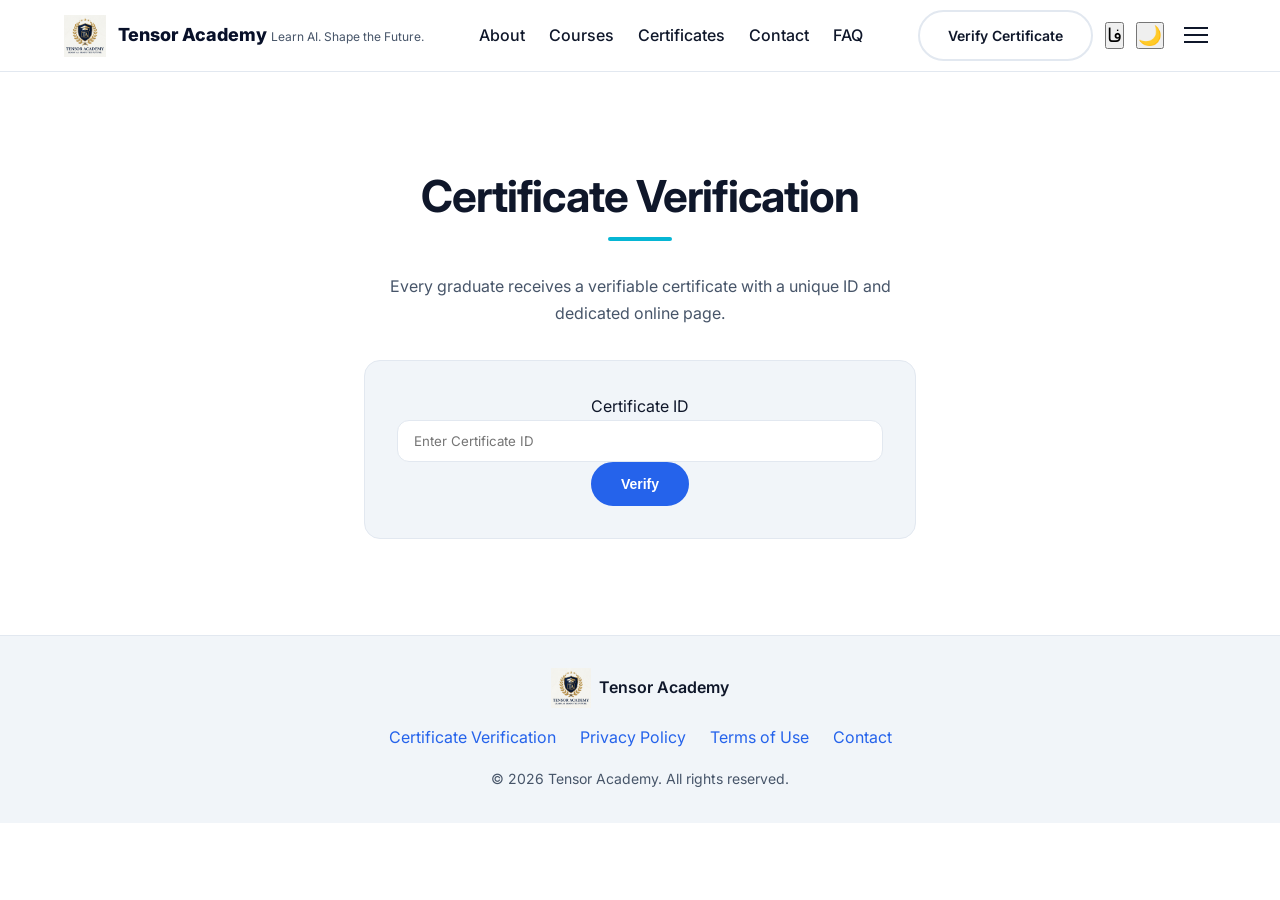
==== commit 64626ba5: "Update index.html" ====
--- a/index.html
+++ b/index.html
@@ -3,21 +3,12 @@
 <head>
   <meta charset="UTF-8">
   <meta name="viewport" content="width=device-width, initial-scale=1.0">
-  <meta name="description" content="Tensor Academy — Modern AI Academic Platform. Learn Deep Learning, Machine Learning, Prompt Engineering, and AI Apps.">
-  <meta name="keywords" content="AI academy, deep learning, machine learning, prompt engineering, AI chatbots, tensor academy, online learning">
-  <meta name="author" content="Tensor Academy">
-  <meta property="og:title" content="Tensor Academy — Learn AI. Shape the Future.">
-  <meta property="og:description" content="A private online AI academy focused on practical AI skills, career readiness, and effective use of artificial intelligence.">
-  <meta property="og:type" content="website">
-  <meta property="og:url" content="https://tensor-ai-academy.github.io/tensor-ai-academy/">
-  <meta property="og:image" content="https://tensor-ai-academy.github.io/tensor-ai-academy/assets/images/tensor-academy-logo.png">
-  <meta name="twitter:card" content="summary_large_image">
-  <meta name="robots" content="index, follow">
-  <link rel="canonical" href="https://tensor-ai-academy.github.io/tensor-ai-academy/">
-  <title>Tensor Academy — Learn AI. Shape the Future.</title>
+  <meta name="description" content="Verify your Tensor Academy certificate online. Enter your Certificate ID to view and download your official certificate.">
+  <meta name="robots" content="noindex, follow">
+  <link rel="canonical" href="https://tensor-ai-academy.github.io/tensor-ai-academy/verify.html">
+  <title>Certificate Verification — Tensor Academy</title>
   <link rel="icon" type="image/png" href="assets/images/tensor-academy-logo.png">
   <link rel="stylesheet" href="css/style.css">
-  <!-- Anti-FOUC for Dark Mode -->
   <script>
     (function() {
       const savedTheme = localStorage.getItem('tensor-theme');
@@ -40,14 +31,13 @@
         </div>
       </a>
 
-      <!-- Desktop Navigation (limited) -->
       <nav class="main-nav" id="mainNav" aria-label="Main Navigation">
         <ul class="nav-list">
-          <li><a href="#about" data-i18n="nav_about">About</a></li>
-          <li><a href="#courses" data-i18n="nav_courses">Courses</a></li>
-          <li><a href="#certificates" data-i18n="nav_certificates">Certificates</a></li>
-          <li><a href="#contact" data-i18n="nav_contact">Contact</a></li>
-          <li><a href="#faq" data-i18n="nav_faq">FAQ</a></li>
+          <li><a href="index.html#about" data-i18n="nav_about">About</a></li>
+          <li><a href="index.html#courses" data-i18n="nav_courses">Courses</a></li>
+          <li><a href="index.html#certificates" data-i18n="nav_certificates">Certificates</a></li>
+          <li><a href="index.html#contact" data-i18n="nav_contact">Contact</a></li>
+          <li><a href="index.html#faq" data-i18n="nav_faq">FAQ</a></li>
         </ul>
       </nav>
 
@@ -59,7 +49,6 @@
         <button id="themeToggle" class="btn-icon" aria-label="Toggle Dark/Light Mode" title="Toggle Theme">
           <span class="theme-icon">🌙</span>
         </button>
-        <!-- Hamburger Menu Button (full menu) -->
         <button class="mobile-menu-btn" id="mobileMenuBtn" aria-label="Open Full Menu" aria-expanded="false">
           <span class="hamburger-line"></span>
           <span class="hamburger-line"></span>
@@ -68,271 +57,48 @@
       </div>
     </div>
 
-    <!-- Fullscreen Overlay Menu -->
+    <!-- Fullscreen Menu Overlay -->
     <nav class="fullscreen-menu" id="fullscreenMenu" aria-label="Full Navigation">
       <ul class="fullscreen-nav-list">
         <li><a href="index.html" data-i18n="nav_home">Home</a></li>
-        <li><a href="#about" data-i18n="nav_about">About</a></li>
-        <li><a href="#courses" data-i18n="nav_courses">Courses</a></li>
-        <li><a href="#certificates" data-i18n="nav_certificates">Certificates</a></li>
+        <li><a href="index.html#about" data-i18n="nav_about">About</a></li>
+        <li><a href="index.html#courses" data-i18n="nav_courses">Courses</a></li>
+        <li><a href="index.html#certificates" data-i18n="nav_certificates">Certificates</a></li>
         <li><a href="verify.html" data-i18n="nav_verify">Verify Certificate</a></li>
-        <li><a href="#contact" data-i18n="nav_contact">Contact</a></li>
-        <li><a href="#faq" data-i18n="nav_faq">FAQ</a></li>
+        <li><a href="index.html#contact" data-i18n="nav_contact">Contact</a></li>
+        <li><a href="index.html#faq" data-i18n="nav_faq">FAQ</a></li>
         <li><a href="privacy.html" data-i18n="nav_privacy">Privacy Policy</a></li>
         <li><a href="terms.html" data-i18n="nav_terms">Terms of Use</a></li>
       </ul>
     </nav>
   </header>
 
-  <main id="mainContent">
+  <main id="mainContent" class="verification-page">
+    <section class="section-padding reveal">
+      <div class="container" style="max-width: 600px; text-align: center;">
+        <h1 class="section-title" data-i18n="verify_heading">Certificate Verification</h1>
+        <p style="color: var(--color-text-muted); margin-bottom: 2rem;" data-i18n="certificates_subtitle">
+          Every graduate receives a verifiable certificate with a unique ID and dedicated online page.
+        </p>
 
-    <!-- Hero Section -->
-    <section class="hero reveal" id="hero">
-      <div class="container hero-content">
-        <p class="hero-eyebrow" data-i18n="hero_eyebrow">Modern AI Academic Platform</p>
-        <h1 class="hero-title" data-i18n="hero_title">Learn AI. Shape the Future.</h1>
-        <p class="hero-description" data-i18n="hero_description">
-          Tensor Academy is a bilingual online academy for Deep Learning, Machine Learning, Prompt Engineering, and AI apps/chatbots.
-        </p>
-        <div class="hero-cta">
-          <a href="#courses" class="btn btn-primary" data-i18n="hero_cta_courses">Explore Courses</a>
-          <a href="verify.html" class="btn btn-secondary" data-i18n="hero_cta_verify">Verify Certificate</a>
-        </div>
-        <div class="hero-stats">
-          <div class="stat-item">
-            <span class="stat-number count-up" data-target="5000">0</span>
-            <span class="stat-label" data-i18n="stat_students">Students</span>
+        <form id="verifyForm" class="verify-form">
+          <div class="form-group">
+            <label for="certId" class="visually-hidden">Certificate ID</label>
+            <input
+              type="text"
+              id="certId"
+              class="form-input"
+              placeholder="Enter Certificate ID"
+              data-i18n-placeholder="verify_placeholder"
+              aria-describedby="verifyError"
+              autocomplete="off"
+            >
           </div>
-          <div class="stat-item">
-            <span class="stat-number count-up" data-target="200">0</span>
-            <span class="stat-label" data-i18n="stat_graduates">Graduates</span>
-          </div>
-          <div class="stat-item">
-            <span class="stat-number">3</span>
-            <span class="stat-label" data-i18n="stat_levels">Learning Levels</span>
-          </div>
-        </div>
+          <button type="submit" class="btn btn-primary btn-full" data-i18n="verify_button">Verify</button>
+          <div id="verifyError" class="verify-error" role="alert" aria-live="polite"></div>
+        </form>
       </div>
     </section>
-
-    <!-- About Section -->
-    <section class="about section-padding reveal" id="about">
-      <div class="container">
-        <h2 class="section-title" data-i18n="about_title">About Tensor Academy</h2>
-        <div class="about-grid">
-          <div class="about-text">
-            <!-- English -->
-            <div class="lang-en">
-              <p>Tensor Academy is a private online educational academy dedicated to advancing knowledge and practical skills in Artificial Intelligence and emerging technologies. Our academic approach is focused on developing knowledgeable, capable, and future-ready individuals who can understand, apply, and responsibly engage with technologies shaping the modern world.</p>
-              <p>Through structured learning pathways at Beginner, Semi-Specialist, and Specialist levels, Tensor Academy provides educational opportunities in key areas of AI, including Machine Learning, Deep Learning, Prompt Engineering, AI Applications, AI Chatbots, and practical AI technologies.</p>
-              <p>Our learning environment is designed to bridge the gap between theoretical understanding and practical application, enabling learners to develop relevant technical skills, explore real-world AI use cases, and build the confidence required to work with rapidly evolving technologies.</p>
-              <p>Beyond technical education, Tensor Academy is committed to helping learners discover professional opportunities, improve their employability, develop AI-powered skills, and explore legitimate ways to generate income through the effective application of artificial intelligence.</p>
-              <p>Our broader goal is to contribute to the development of an informed and capable AI community—one that can use emerging technologies effectively, recognize their potential risks and challenges, and contribute positively to a more innovative and technologically empowered society.</p>
-            </div>
-            <!-- Persian -->
-            <div class="lang-fa">
-              <p>آکادمی تنسور یک آکادمی آموزشی خصوصی و آنلاین است که با هدف توسعه دانش و مهارت‌های عملی در زمینه هوش مصنوعی و فناوری‌های نوظهور فعالیت می‌کند. رویکرد آموزشی ما بر پرورش افراد آگاه، توانمند و آماده برای آینده متمرکز است؛ افرادی که بتوانند فناوری‌های شکل‌دهنده دنیای مدرن را به‌درستی درک کرده، به‌صورت مؤثر به‌کار گیرند و با مسئولیت‌پذیری با آن‌ها تعامل داشته باشند.</p>
-              <p>آکادمی تنسور از طریق مسیرهای آموزشی ساختاریافته در سه سطح مبتدی، نیمه تخصصی و تخصصی، زمینه یادگیری در حوزه‌های کلیدی هوش مصنوعی از جمله یادگیری ماشین، یادگیری عمیق، مهندسی پرامپت، کاربردهای هوش مصنوعی، چت‌بات‌های هوش مصنوعی و فناوری‌های عملی مبتنی بر AI را فراهم می‌سازد.</p>
-              <p>محیط آموزشی آکادمی با هدف ایجاد پیوند میان درک نظری و کاربرد عملی طراحی شده است تا دانشجویان بتوانند مهارت‌های فنی مرتبط را توسعه دهند، کاربردهای واقعی هوش مصنوعی را بررسی کنند و اعتمادبه‌نفس لازم برای کار با فناوری‌های به‌سرعت در حال تحول را به دست آورند.</p>
-              <p>فراتر از آموزش مهارت‌های فنی، آکادمی تنسور متعهد است به دانشجویان در شناخت فرصت‌های حرفه‌ای، افزایش قابلیت اشتغال، توسعه مهارت‌های مبتنی بر هوش مصنوعی و کشف راه‌های مشروع برای کسب درآمد از طریق یادگیری و استفاده مؤثر از هوش مصنوعی کمک کند.</p>
-              <p>هدف گسترده‌تر ما کمک به شکل‌گیری جامعه‌ای آگاه و توانمند در حوزه هوش مصنوعی است؛ جامعه‌ای که بتواند از فناوری‌های نوظهور به‌صورت مؤثر استفاده کند، خطرات و چالش‌های احتمالی آن‌ها را بشناسد و در ایجاد جامعه‌ای نوآور، آگاه و توانمند از نظر فناوری نقش مثبتی ایفا کند.</p>
-            </div>
-          </div>
-          <div class="about-vision">
-            <h3 data-i18n="about_vision_title">Our Vision</h3>
-            <p data-i18n="about_vision_text">
-              We help learners build practical AI skills, understand modern artificial intelligence technologies, use AI effectively, and prepare themselves for future career and income opportunities.
-            </p>
-            <ul class="about-details">
-              <li><strong data-i18n="about_founder_label">Founder:</strong> <span data-i18n="about_founder_value">Mohammad Omar Omari</span></li>
-              <li><strong data-i18n="about_type_label">Type:</strong> <span data-i18n="about_type_value">Private Academy</span></li>
-              <li><strong data-i18n="about_mode_label">Mode:</strong> <span data-i18n="about_mode_value">Online</span></li>
-              <li><strong>Platforms:</strong> Telegram, Discord, Google Meet</li>
-              <li><strong data-i18n="about_field_label">Field:</strong> <span data-i18n="about_field_value">Artificial Intelligence Education</span></li>
-            </ul>
-          </div>
-        </div>
-      </div>
-    </section>
-
-    <!-- Courses Section -->
-    <section class="courses section-padding reveal" id="courses">
-      <div class="container">
-        <h2 class="section-title" data-i18n="courses_title">Our Courses</h2>
-        <div class="courses-grid">
-          <div class="course-card">
-            <div class="course-icon">🧠</div>
-            <h3>Deep Learning</h3>
-            <p data-i18n="course_dl_desc">Foundations, practice, and real-world applications.</p>
-            <span class="course-levels">
-              <span class="level beginner" data-i18n="level_beginner">Beginner</span>
-              <span class="level semi" data-i18n="level_semi">Semi-specialized</span>
-              <span class="level specialized" data-i18n="level_specialized">Specialized</span>
-            </span>
-          </div>
-          <div class="course-card">
-            <div class="course-icon">📊</div>
-            <h3>Machine Learning</h3>
-            <p data-i18n="course_ml_desc">Data-driven models, training workflows, and evaluation.</p>
-            <span class="course-levels">
-              <span class="level beginner" data-i18n="level_beginner">Beginner</span>
-              <span class="level semi" data-i18n="level_semi">Semi-specialized</span>
-              <span class="level specialized" data-i18n="level_specialized">Specialized</span>
-            </span>
-          </div>
-          <div class="course-card">
-            <div class="course-icon">✨</div>
-            <h3>Prompt Engineering</h3>
-            <p data-i18n="course_pe_desc">Effective prompting for productivity, automation, and AI workflows.</p>
-            <span class="course-levels">
-              <span class="level beginner" data-i18n="level_beginner">Beginner</span>
-              <span class="level semi" data-i18n="level_semi">Semi-specialized</span>
-              <span class="level specialized" data-i18n="level_specialized">Specialized</span>
-            </span>
-          </div>
-          <div class="course-card">
-            <div class="course-icon">🤖</div>
-            <h3>AI Apps / Chatbots</h3>
-            <p data-i18n="course_aiapps_desc">Building practical AI assistants and chatbot products.</p>
-            <span class="course-levels">
-              <span class="level beginner" data-i18n="level_beginner">Beginner</span>
-              <span class="level semi" data-i18n="level_semi">Semi-specialized</span>
-              <span class="level specialized" data-i18n="level_specialized">Specialized</span>
-            </span>
-          </div>
-        </div>
-      </div>
-    </section>
-
-    <!-- Certificates Section (general) -->
-    <section class="certificates section-padding reveal" id="certificates">
-      <div class="container">
-        <h2 class="section-title" data-i18n="certificates_title">Certificates</h2>
-        <p class="section-subtitle" data-i18n="certificates_subtitle">
-          Every graduate receives a verifiable certificate with a unique ID and dedicated online page.
-        </p>
-        <div class="certificate-features">
-          <div class="feature-item">
-            <span class="feature-icon">🔍</span>
-            <span data-i18n="cert_feat_verifiable">Verifiable Online</span>
-          </div>
-          <div class="feature-item">
-            <span class="feature-icon">🆔</span>
-            <span data-i18n="cert_feat_unique">Unique Certificate ID</span>
-          </div>
-          <div class="feature-item">
-            <span class="feature-icon">📄</span>
-            <span data-i18n="cert_feat_pdf">Downloadable PDF</span>
-          </div>
-        </div>
-        <a href="verify.html" class="btn btn-primary" data-i18n="cert_cta">Verify a Certificate</a>
-      </div>
-    </section>
-
-    <!-- Contact Section -->
-    <section class="contact section-padding reveal" id="contact">
-      <div class="container">
-        <h2 class="section-title" data-i18n="contact_title">Contact Us</h2>
-        <div class="contact-grid">
-          <div class="contact-card">
-            <span class="contact-icon">✉️</span>
-            <h3 data-i18n="contact_email_label">Email</h3>
-            <a href="mailto:tensor.ai.academy@gmail.com">tensor.ai.academy@gmail.com</a>
-          </div>
-          <div class="contact-card">
-            <span class="contact-icon">📱</span>
-            <h3>Telegram</h3>
-            <a href="https://t.me/Tensor_academy_maneger" target="_blank" rel="noopener noreferrer">@Tensor_academy_maneger</a>
-          </div>
-          <div class="contact-card">
-            <span class="contact-icon">🌐</span>
-            <h3 data-i18n="contact_social_label">Social & Learning</h3>
-            <p>Discord, Google Meet</p>
-          </div>
-        </div>
-      </div>
-    </section>
-
-    <!-- FAQ Section -->
-    <section class="faq section-padding reveal" id="faq">
-      <div class="container">
-        <h2 class="section-title" data-i18n="faq_title">Frequently Asked Questions</h2>
-        <div class="accordion">
-          <!-- Question 1 -->
-          <div class="accordion-item">
-            <button class="accordion-trigger" aria-expanded="false">
-              <span class="lang-en">What is Tensor Academy?</span>
-              <span class="lang-fa">آکادمی تنسور چیست؟</span>
-            </button>
-            <div class="accordion-panel">
-              <p class="lang-en">Tensor Academy is a private online academy focused on Artificial Intelligence and emerging technologies.</p>
-              <p class="lang-fa">آکادمی تنسور یک آکادمی آموزشی خصوصی و آنلاین با تمرکز بر هوش مصنوعی و فناوری‌های نوظهور است.</p>
-            </div>
-          </div>
-          <!-- Question 2 -->
-          <div class="accordion-item">
-            <button class="accordion-trigger" aria-expanded="false">
-              <span class="lang-en">What can I learn at Tensor Academy?</span>
-              <span class="lang-fa">در آکادمی تنسور چه چیزهایی می‌توانم یاد بگیرم؟</span>
-            </button>
-            <div class="accordion-panel">
-              <p class="lang-en">You can learn Machine Learning, Deep Learning, Prompt Engineering, AI Applications, and AI Chatbots at different learning levels.</p>
-              <p class="lang-fa">می‌توانید یادگیری ماشین، یادگیری عمیق، مهندسی پرامپت، کاربردهای هوش مصنوعی و چت‌بات‌های هوش مصنوعی را در سطوح مختلف یاد بگیرید.</p>
-            </div>
-          </div>
-          <!-- Question 3 -->
-          <div class="accordion-item">
-            <button class="accordion-trigger" aria-expanded="false">
-              <span class="lang-en">Who can join Tensor Academy?</span>
-              <span class="lang-fa">چه کسانی می‌توانند در آکادمی تنسور شرکت کنند؟</span>
-            </button>
-            <div class="accordion-panel">
-              <p class="lang-en">Anyone interested in AI and technology can join, from beginners to advanced learners.</p>
-              <p class="lang-fa">هر فرد علاقه‌مند به هوش مصنوعی و فناوری می‌تواند شرکت کند؛ از مبتدیان تا افراد پیشرفته.</p>
-            </div>
-          </div>
-          <!-- Question 4 -->
-          <div class="accordion-item">
-            <button class="accordion-trigger" aria-expanded="false">
-              <span class="lang-en">How can I register for a course?</span>
-              <span class="lang-fa">چگونه در یک دوره ثبت‌نام کنم؟</span>
-            </button>
-            <div class="accordion-panel">
-              <p class="lang-en">Course registration is available through Telegram by contacting the Tensor Academy manager.</p>
-              <p class="lang-fa">ثبت‌نام دوره‌ها از طریق تلگرام و با ارتباط با مدیر آکادمی تنسور انجام می‌شود.</p>
-            </div>
-          </div>
-          <!-- Question 5 -->
-          <div class="accordion-item">
-            <button class="accordion-trigger" aria-expanded="false">
-              <span class="lang-en">How can I verify a Tensor Academy certificate?</span>
-              <span class="lang-fa">چگونه تصدیق‌نامه آکادمی تنسور را تأیید کنم؟</span>
-            </button>
-            <div class="accordion-panel">
-              <p class="lang-en">Enter the unique Certificate ID in the Certificate Verification section to verify the certificate.</p>
-              <p class="lang-fa">آیدی منحصربه‌فرد تصدیق‌نامه را در بخش تأیید تصدیق‌نامه وارد کنید تا اعتبار آن بررسی شود.</p>
-            </div>
-          </div>
-        </div>
-      </div>
-    </section>
-
-    <!-- Recognition Section -->
-    <section class="recognition section-padding reveal" id="recognition">
-      <div class="container">
-        <h2 class="section-title" data-i18n="recognition_title">Recognition</h2>
-        <div class="recognition-card">
-          <p><strong data-i18n="recog_authority_label">Authority:</strong> <span data-i18n="recog_authority_value">Ministry of Higher Education Afghanistan</span></p>
-          <p><strong data-i18n="recog_department_label">Department:</strong> <span data-i18n="recog_department_value">Private Institutions Supervision Committee</span></p>
-          <p><strong data-i18n="recog_license_label">License Type:</strong> <span data-i18n="recog_license_value">Educational activity license</span></p>
-          <p><strong data-i18n="recog_license_number_label">License Number:</strong> D-3198</p>
-          <p><strong data-i18n="recog_date_label">Issue Date:</strong> ۱۴۰۳/۵/۱۵</p>
-          <p><strong data-i18n="recog_location_label">Location:</strong> <span data-i18n="recog_location_value">Online educational activity</span></p>
-          <p><strong data-i18n="recog_status_label">Status:</strong> <span class="badge badge-active" data-i18n="recog_status_value">Active / Valid</span></p>
-        </div>
-      </div>
-    </section>
-
   </main>
 
   <!-- Footer -->
@@ -346,7 +112,7 @@
         <a href="verify.html" data-i18n="footer_verify">Certificate Verification</a>
         <a href="privacy.html" data-i18n="footer_privacy">Privacy Policy</a>
         <a href="terms.html" data-i18n="footer_terms">Terms of Use</a>
-        <a href="#contact" data-i18n="footer_contact">Contact</a>
+        <a href="index.html#contact" data-i18n="footer_contact">Contact</a>
       </div>
       <p class="footer-copy" data-i18n="footer_copy">© 2026 Tensor Academy. All rights reserved.</p>
     </div>
--- a/css/style.css
+++ b/css/style.css
@@ -1,6 +1,6 @@
 /* ============================================================
    TENSOR ACADEMY — Premium Academic Stylesheet
-   Modern AI Academy, Dark/Light, RTL, Animations
+   Modern AI Academy, Dark/Light, RTL, Fullscreen Menu, Animations
    ============================================================ */
 
 /* ---------- Google Fonts ---------- */
@@ -8,7 +8,6 @@
 
 /* ---------- Design Tokens (Light) ---------- */
 :root {
-  /* Colors */
   --color-primary: #081029;
   --color-accent: #2563EB;
   --color-highlight: #06B6D4;
@@ -19,12 +18,10 @@
   --color-border: #E2E8F0;
   --color-shadow: rgba(0, 0, 0, 0.06);
 
-  /* Gradients */
   --gradient-hero: linear-gradient(135deg, #0A0F1F 0%, #111C3A 100%);
   --gradient-card: linear-gradient(145deg, rgba(37,99,235,0.05) 0%, rgba(6,182,212,0.08) 100%);
   --gradient-section: linear-gradient(180deg, #F8FAFC 0%, #FFFFFF 100%);
 
-  /* Typography */
   --font-en: 'Inter', system-ui, sans-serif;
   --font-fa: 'Vazirmatn', 'Inter', system-ui, sans-serif;
 
@@ -37,7 +34,6 @@
   --text-3xl: 2rem;
   --text-4xl: 2.75rem;
 
-  /* Spacing */
   --space-xs: 0.5rem;
   --space-sm: 0.75rem;
   --space-md: 1rem;
@@ -47,22 +43,18 @@
   --space-3xl: 4rem;
   --space-4xl: 6rem;
 
-  /* Borders */
   --radius-sm: 0.5rem;
   --radius-md: 0.75rem;
   --radius-lg: 1rem;
   --radius-full: 9999px;
 
-  /* Shadows */
   --shadow-sm: 0 1px 3px var(--color-shadow);
   --shadow-md: 0 8px 24px rgba(0, 0, 0, 0.08);
   --shadow-lg: 0 16px 40px rgba(0, 0, 0, 0.1);
 
-  /* Transitions */
   --transition-fast: 0.2s ease;
   --transition-smooth: 0.35s cubic-bezier(0.4, 0, 0.2, 1);
 
-  /* Layout */
   --max-width: 1200px;
   --header-height: 4.5rem;
 }
@@ -120,21 +112,11 @@
 h3 { font-size: var(--text-xl); margin-bottom: var(--space-sm); }
 
 .section-title {
-  text-align: center;
-  position: relative;
-  margin-bottom: var(--space-xl);
-  letter-spacing: -0.02em;
-}
-
+  text-align: center; position: relative; margin-bottom: var(--space-xl); letter-spacing: -0.02em;
+}
 .section-title::after {
-  content: '';
-  display: block;
-  width: 64px;
-  height: 4px;
-  background: var(--color-highlight);
-  margin-inline: auto;
-  margin-top: var(--space-sm);
-  border-radius: var(--radius-full);
+  content: ''; display: block; width: 64px; height: 4px; background: var(--color-highlight);
+  margin-inline: auto; margin-top: var(--space-sm); border-radius: var(--radius-full);
 }
 
 /* ---------- Buttons ---------- */
@@ -143,7 +125,6 @@
   padding: 0.75rem 1.75rem; border: 2px solid transparent; border-radius: var(--radius-full);
   font-weight: 600; font-size: var(--text-sm); transition: all 0.25s; cursor: pointer;
 }
-
 .btn:focus-visible { outline: 2px solid var(--color-highlight); outline-offset: 2px; }
 
 .btn-primary { background: var(--color-accent); color: #fff; border-color: var(--color-accent); }
@@ -155,7 +136,7 @@
 .btn-outline { background: transparent; color: var(--color-text); border-color: var(--color-border); }
 .btn-outline:hover { border-color: var(--color-accent); color: var(--color-accent); }
 
-/* ---------- Header & Nav ---------- */
+/* ---------- Header & Navigation ---------- */
 .site-header {
   position: sticky; top: 0; z-index: 100;
   background: rgba(255,255,255,0.9); backdrop-filter: blur(12px);
@@ -180,53 +161,58 @@
 }
 .main-nav a:hover::after { width: 100%; }
 
-/* Hide legal links on desktop */
-.nav-item.desktop-hide { display: none; }
-
 .header-actions { display: flex; align-items: center; gap: var(--space-sm); }
-.btn-verify { margin-left: var(--space-sm); }
 .lang-indicator, .theme-icon { font-size: 1.2rem; }
 
-.mobile-menu-btn { display: none; flex-direction: column; gap: 5px; background: none; border: none; cursor: pointer; padding: 0.5rem; }
+/* Hamburger Button (always visible on all screens for full menu) */
+.mobile-menu-btn {
+  display: flex; flex-direction: column; gap: 5px;
+  background: none; border: none; cursor: pointer; padding: 0.5rem;
+}
 .hamburger-line { width: 24px; height: 2px; background: var(--color-text); transition: 0.3s; }
+
+/* ---------- Fullscreen Menu Overlay ---------- */
+.fullscreen-menu {
+  position: fixed; top: 0; left: 0; width: 100%; height: 100vh;
+  background: var(--color-bg);
+  z-index: 200;
+  display: flex; align-items: center; justify-content: center;
+  opacity: 0; visibility: hidden;
+  transition: opacity 0.35s ease, visibility 0.35s ease;
+  overflow-y: auto;
+}
+.fullscreen-menu.open { opacity: 1; visibility: visible; }
+
+.fullscreen-nav-list {
+  text-align: center;
+  display: flex; flex-direction: column; gap: var(--space-lg);
+}
+.fullscreen-nav-list a {
+  font-size: var(--text-2xl); font-weight: 600;
+  color: var(--color-text); text-decoration: none;
+  padding: 0.5rem 1rem; border-radius: var(--radius-md);
+  transition: background 0.2s, color 0.2s;
+}
+.fullscreen-nav-list a:hover {
+  background: var(--color-accent); color: #fff;
+}
 
 /* ---------- Hero ---------- */
 .hero {
-  position: relative;
-  background: var(--gradient-hero);
-  color: #fff;
-  padding: var(--space-4xl) 0;
-  text-align: center;
-  overflow: hidden;
-}
-
-/* AI network pattern */
+  position: relative; background: var(--gradient-hero); color: #fff;
+  padding: var(--space-4xl) 0; text-align: center; overflow: hidden;
+}
 .hero::before {
-  content: '';
-  position: absolute;
-  inset: 0;
+  content: ''; position: absolute; inset: 0;
   background-image: radial-gradient(circle at 20% 30%, rgba(6,182,212,0.12) 0%, transparent 50%),
                     radial-gradient(circle at 80% 70%, rgba(37,99,235,0.15) 0%, transparent 50%);
   pointer-events: none;
 }
-
 .hero-content { position: relative; z-index: 2; }
 
-.hero-eyebrow {
-  font-size: var(--text-sm); text-transform: uppercase; letter-spacing: 0.2em;
-  color: var(--color-highlight); margin-bottom: var(--space-sm);
-}
-
-.hero-title {
-  font-size: clamp(2.2rem, 7vw, 3.8rem); font-weight: 800;
-  margin-bottom: var(--space-md); line-height: 1.15;
-}
-
-.hero-description {
-  font-size: var(--text-lg); max-width: 720px; margin-inline: auto;
-  color: rgba(255,255,255,0.85); margin-bottom: var(--space-xl);
-}
-
+.hero-eyebrow { font-size: var(--text-sm); text-transform: uppercase; letter-spacing: 0.2em; color: var(--color-highlight); margin-bottom: var(--space-sm); }
+.hero-title { font-size: clamp(2.2rem, 7vw, 3.8rem); font-weight: 800; margin-bottom: var(--space-md); line-height: 1.15; }
+.hero-description { font-size: var(--text-lg); max-width: 720px; margin-inline: auto; color: rgba(255,255,255,0.85); margin-bottom: var(--space-xl); }
 .hero-cta { display: flex; flex-wrap: wrap; justify-content: center; gap: var(--space-md); margin-bottom: var(--space-2xl); }
 
 .hero-stats { display: flex; justify-content: center; gap: var(--space-2xl); flex-wrap: wrap; }
@@ -300,7 +286,7 @@
 .form-input:focus { outline: none; border-color: var(--color-accent); box-shadow: 0 0 0 3px rgba(37,99,235,0.2); }
 .verify-error { color: #DC2626; font-size: var(--text-sm); margin-top: var(--space-sm); display: none; }
 
-/* ---------- Certificate Page ---------- */
+/* ---------- Certificate Page (individual) ---------- */
 .certificate-page .container { max-width: 900px; }
 .cert-header { margin-bottom: var(--space-2xl); }
 .cert-logo { width: 80px; margin-inline: auto; margin-bottom: var(--space-md); }
@@ -319,8 +305,16 @@
 .lang-en, .lang-fa { display: none; }
 html[lang="en"] .lang-en { display: inline; }
 html[lang="fa"] .lang-fa { display: inline; }
-
-/* ---------- Animations (Intersection Observer triggers) ---------- */
+/* For block elements we need block display */
+html[lang="en"] .lang-en[class*="block"] { display: block; }
+html[lang="fa"] .lang-fa[class*="block"] { display: block; }
+/* Generic handling for p, div etc. inside .lang-en/.lang-fa */
+html[lang="en"] .lang-en { display: revert; }
+html[lang="fa"] .lang-fa { display: revert; }
+html[lang="en"] .lang-fa { display: none; }
+html[lang="fa"] .lang-en { display: none; }
+
+/* ---------- Animations ---------- */
 .reveal {
   opacity: 0; transform: translateY(24px);
   transition: opacity 0.7s ease, transform 0.7s ease;
@@ -333,17 +327,7 @@
 /* ---------- Responsive ---------- */
 @media (max-width: 768px) {
   :root { --header-height: 4rem; }
-  .main-nav {
-    position: fixed; top: var(--header-height); left: 0; width: 100%;
-    background: var(--color-bg); border-bottom: 1px solid var(--color-border);
-    padding: var(--space-lg); transform: translateY(-120%); opacity: 0;
-    transition: transform 0.35s, opacity 0.35s; z-index: 99;
-  }
-  .main-nav.open { transform: translateY(0); opacity: 1; }
-  .nav-list { flex-direction: column; gap: var(--space-md); }
-  .nav-item.desktop-hide { display: block; } /* show legal links on mobile */
-  .mobile-menu-btn { display: flex; }
-  .header-actions .btn-verify { display: none; }
+  .main-nav { display: none; } /* Hide inline nav on mobile */
   .about-grid { grid-template-columns: 1fr; }
   .hero-stats { gap: var(--space-xl); }
   .courses-grid { grid-template-columns: 1fr; }
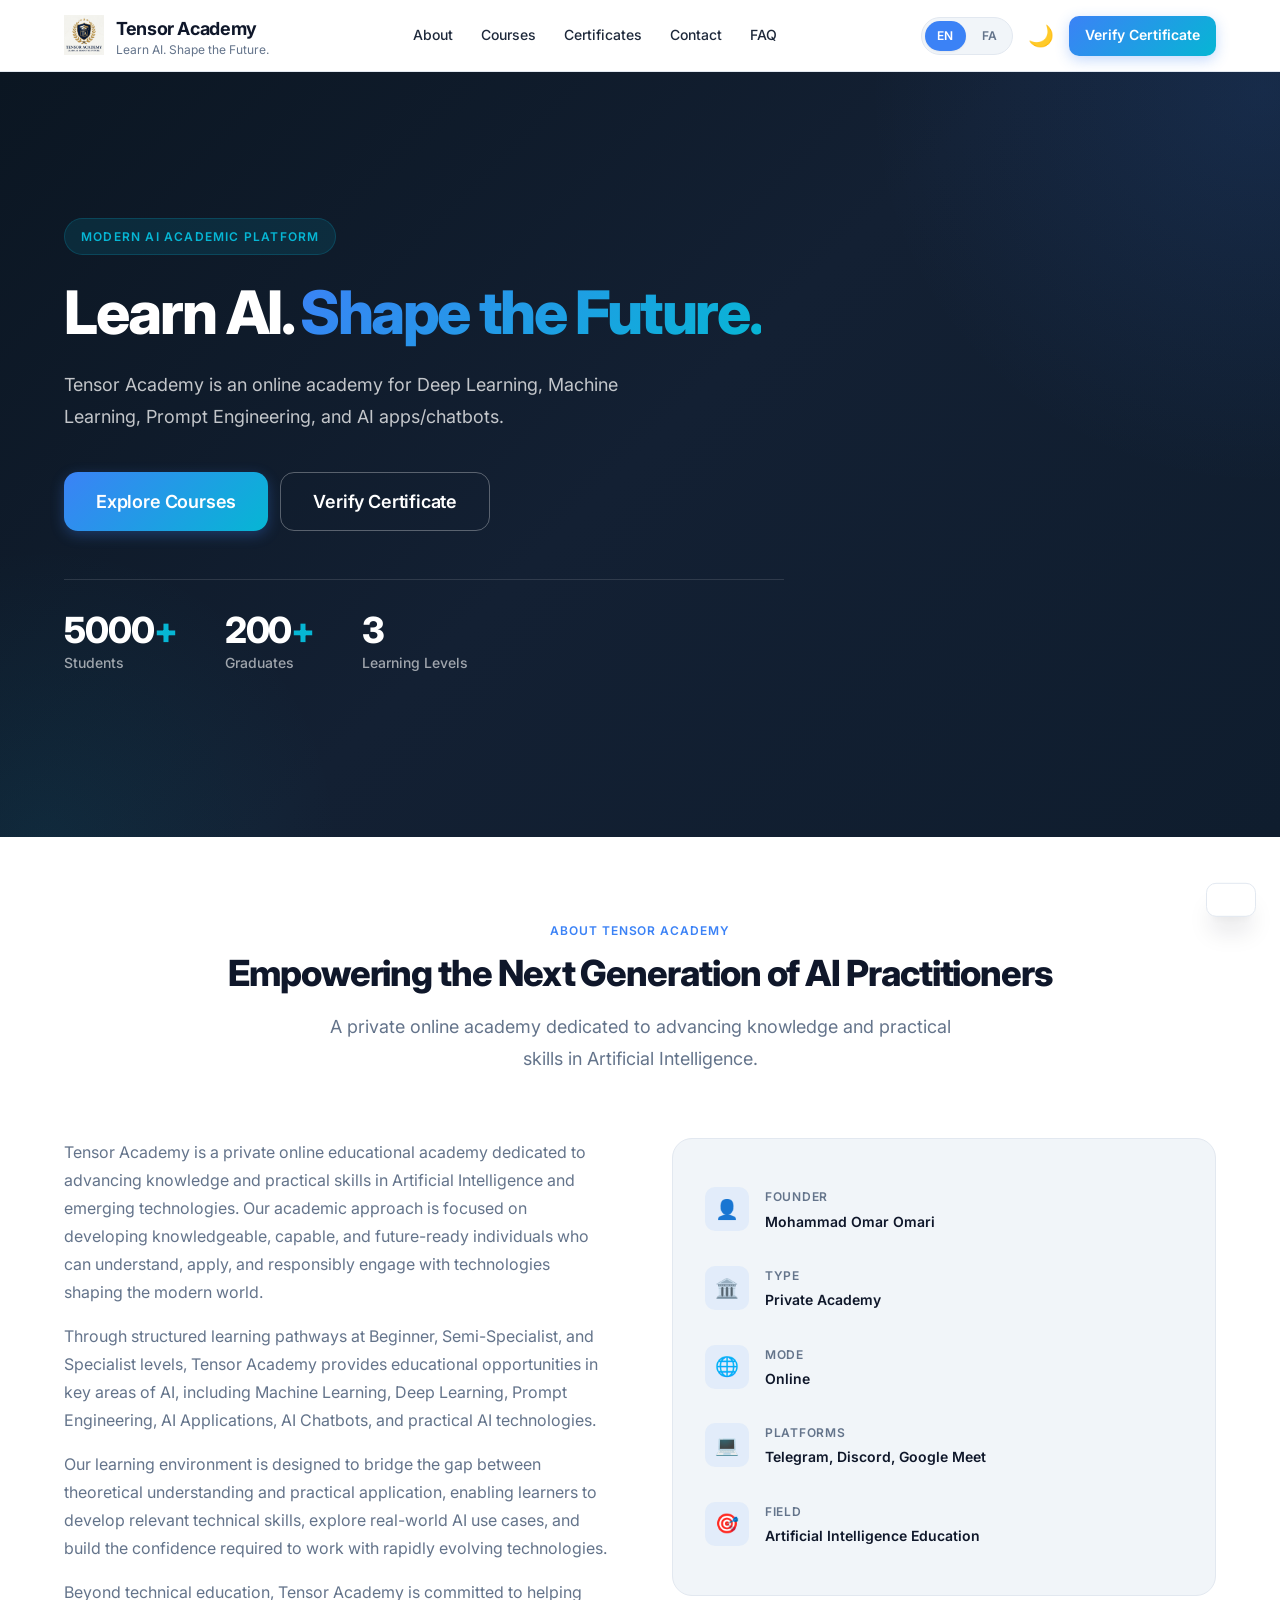
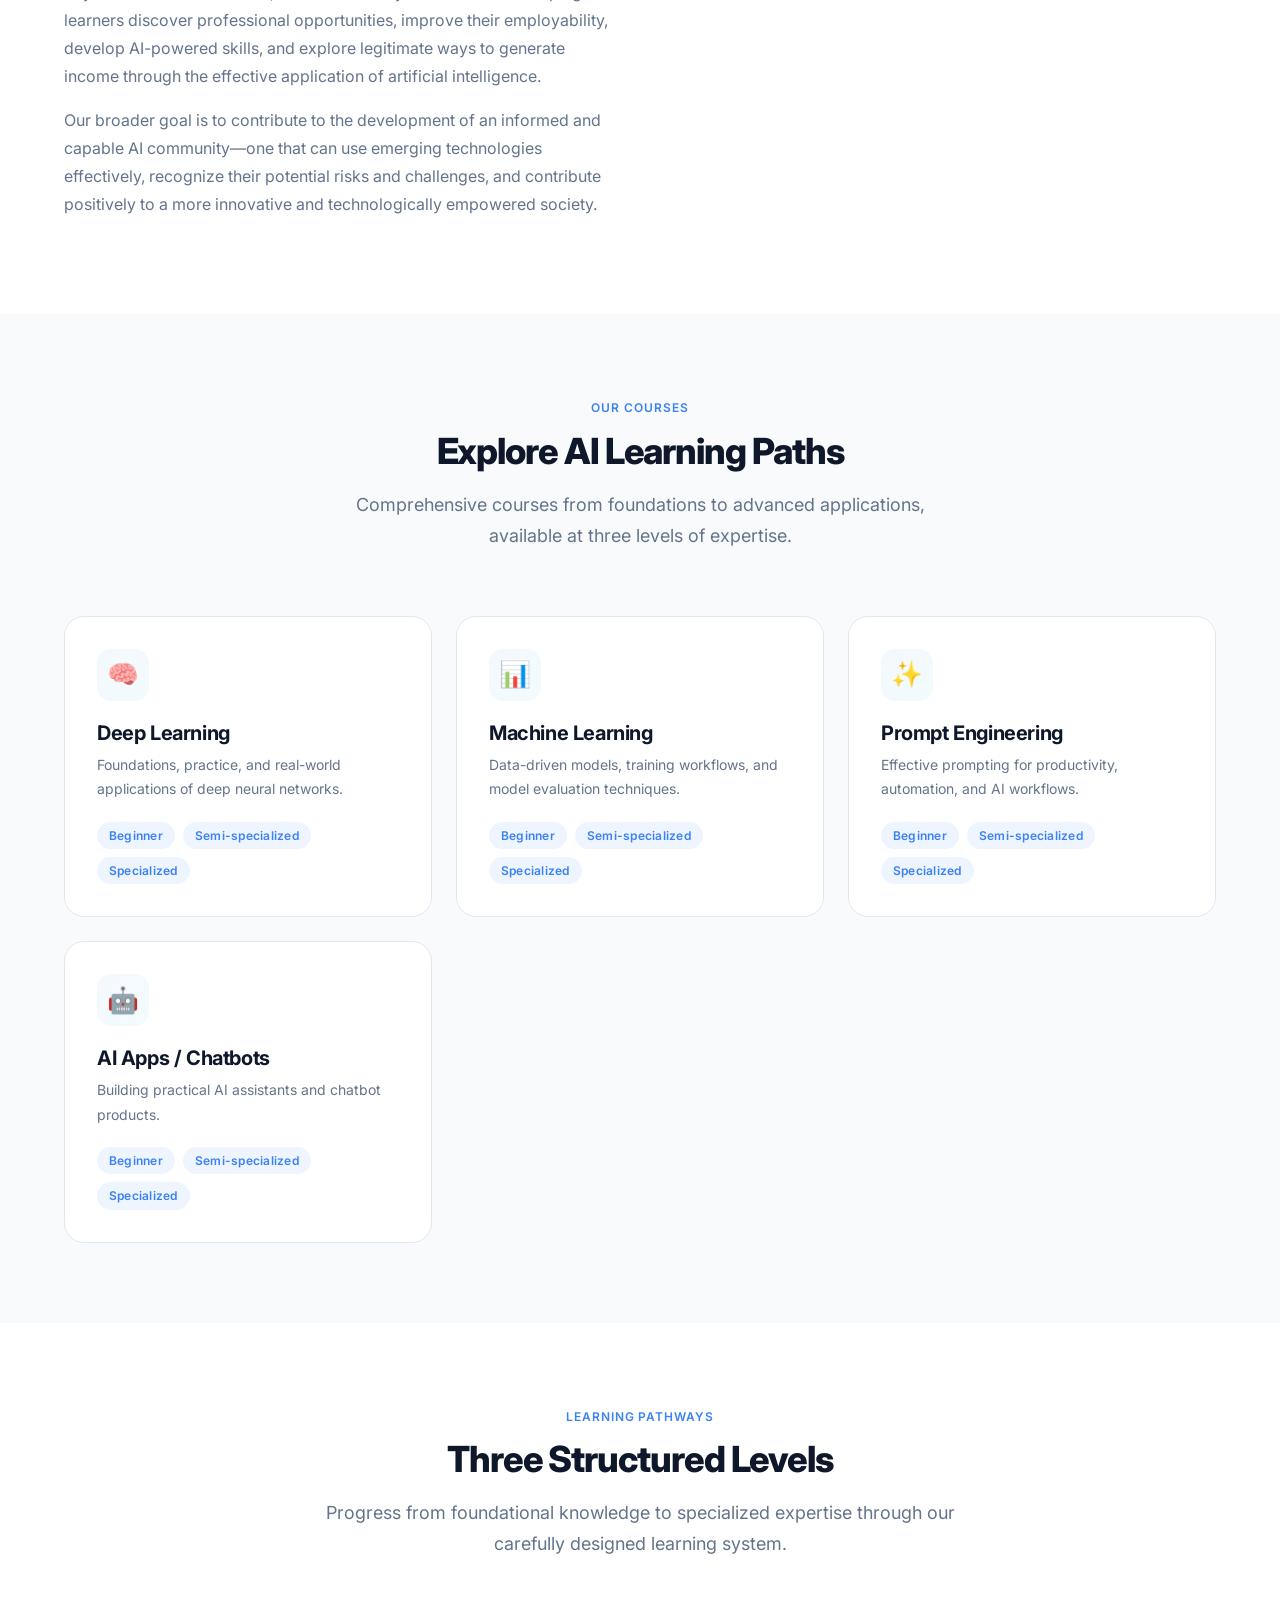
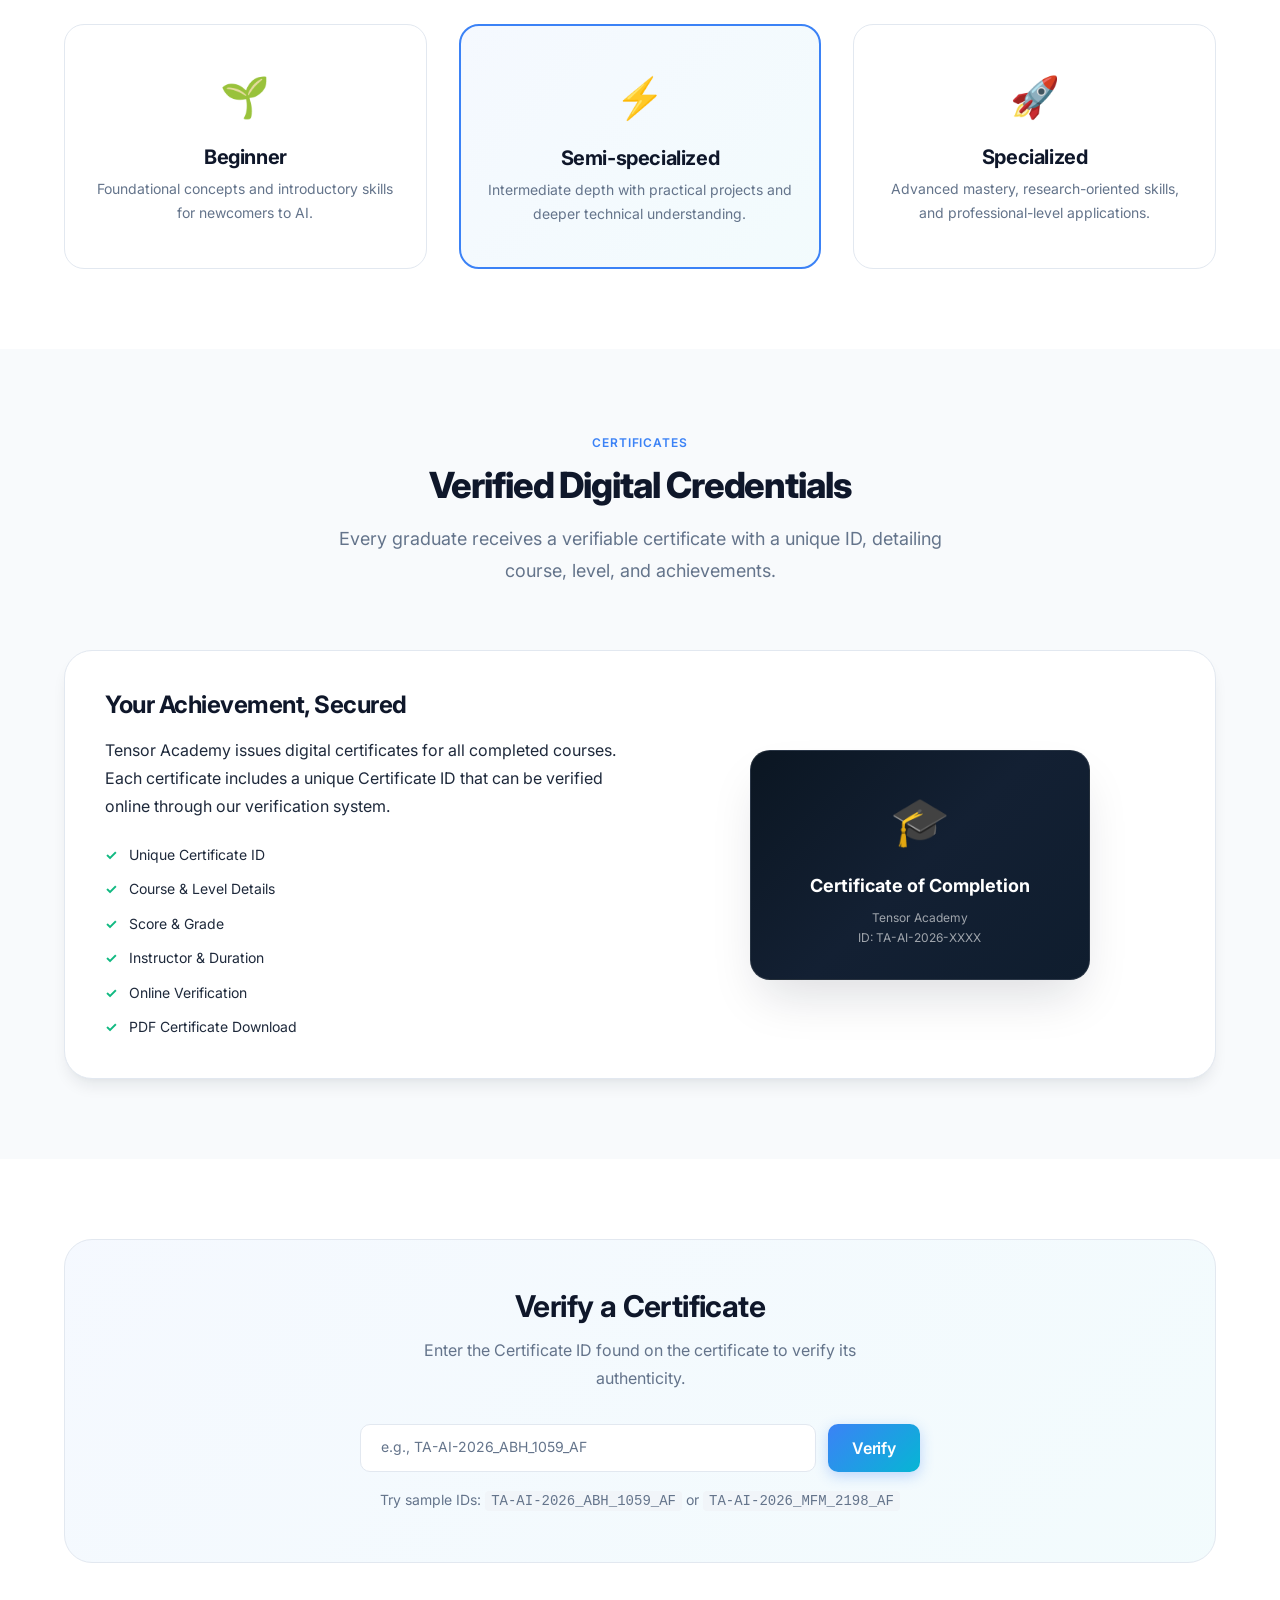
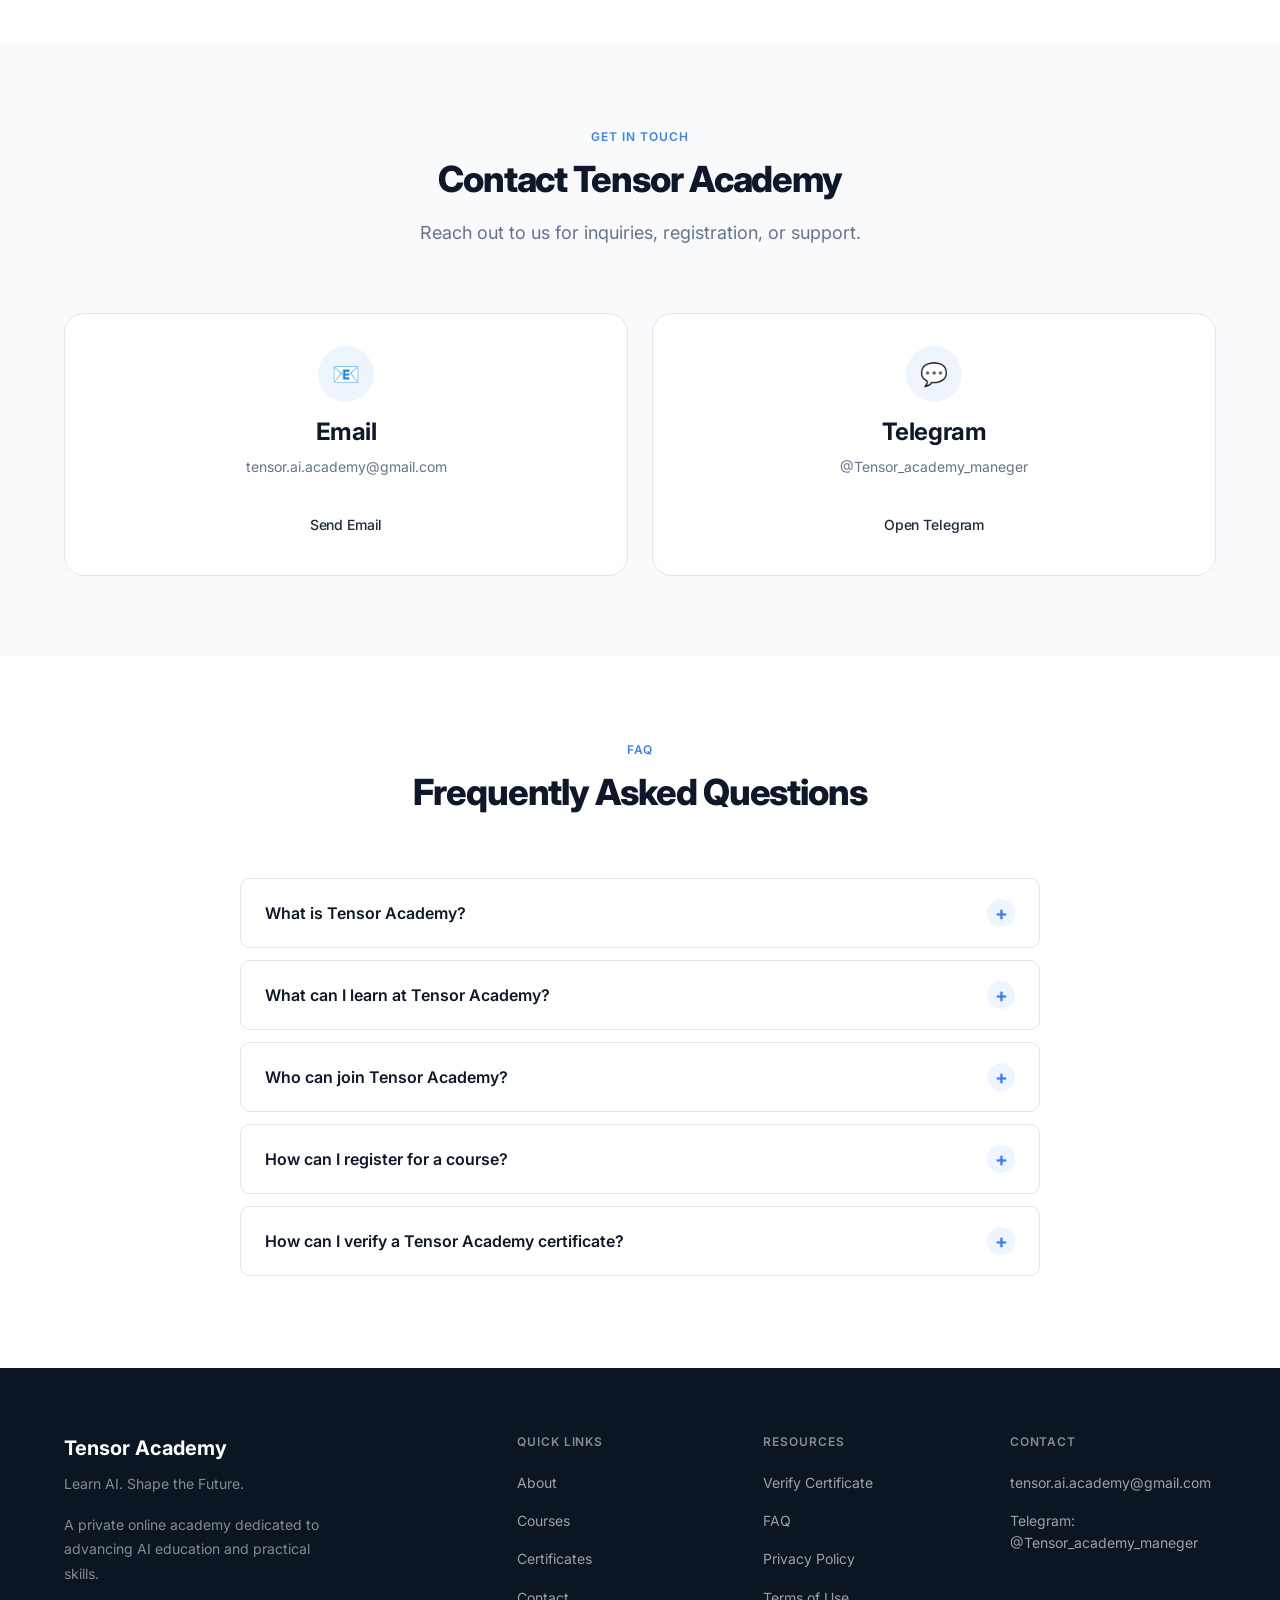
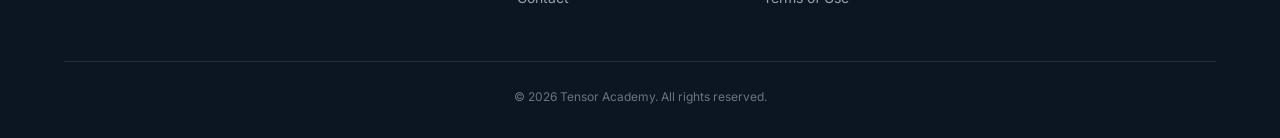
==== commit 73bbca92: "Update index.html" ====
--- a/index.html
+++ b/index.html
@@ -3,121 +3,511 @@
 <head>
   <meta charset="UTF-8">
   <meta name="viewport" content="width=device-width, initial-scale=1.0">
-  <meta name="description" content="Verify your Tensor Academy certificate online. Enter your Certificate ID to view and download your official certificate.">
-  <meta name="robots" content="noindex, follow">
-  <link rel="canonical" href="https://tensor-ai-academy.github.io/tensor-ai-academy/verify.html">
-  <title>Certificate Verification — Tensor Academy</title>
-  <link rel="icon" type="image/png" href="assets/images/tensor-academy-logo.png">
+
+  <!-- SEO Meta -->
+  <title>Tensor Academy — Learn AI. Shape the Future.</title>
+  <meta name="description" content="Tensor Academy is a private online academy for Deep Learning, Machine Learning, Prompt Engineering, and AI applications. Learn AI and shape the future.">
+  <meta name="keywords" content="AI academy, machine learning, deep learning, prompt engineering, AI chatbots, online AI courses, Afghanistan AI">
+  <meta name="author" content="Tensor Academy">
+  <link rel="canonical" href="https://tensor-ai-academy.github.io/tensor-ai-academy/">
+  <meta name="robots" content="index, follow">
+
+  <!-- Open Graph -->
+  <meta property="og:title" content="Tensor Academy — Learn AI. Shape the Future.">
+  <meta property="og:description" content="Online academy for AI education: Deep Learning, Machine Learning, Prompt Engineering & more. Start your journey today.">
+  <meta property="og:image" content="assets/images/tensor-academy-logo.png">
+  <meta property="og:url" content="https://tensor-ai-academy.github.io/tensor-ai-academy/">
+  <meta property="og:type" content="website">
+  <meta name="twitter:card" content="summary_large_image">
+
+  <!-- Favicon (using logo as icon) -->
+  <link rel="icon" href="assets/images/tensor-academy-logo.png" type="image/png">
+
+  <!-- Stylesheet -->
   <link rel="stylesheet" href="css/style.css">
-  <script>
-    (function() {
-      const savedTheme = localStorage.getItem('tensor-theme');
-      if (savedTheme === 'dark' || (!savedTheme && window.matchMedia('(prefers-color-scheme: dark)').matches)) {
-        document.documentElement.classList.add('dark');
-      }
-    })();
-  </script>
+
+  <!-- Preload logo for performance -->
+  <link rel="preload" as="image" href="assets/images/tensor-academy-logo.png">
+
+  <title>Tensor Academy — Learn AI. Shape the Future.</title>
 </head>
 <body>
 
-  <!-- Header -->
-  <header class="site-header" id="siteHeader">
-    <div class="container header-container">
-      <a href="index.html" class="logo-link" aria-label="Tensor Academy Home">
-        <img src="assets/images/tensor-academy-logo.png" alt="Tensor Academy Logo" class="logo-img" width="48" height="48">
-        <div class="logo-text">
-          <span class="logo-name">Tensor Academy</span>
-          <span class="logo-tagline" data-i18n="tagline">Learn AI. Shape the Future.</span>
+  <!-- ========== HEADER ========== -->
+  <header class="header" id="header">
+    <div class="header__inner">
+      <!-- Logo -->
+      <a href="index.html" class="header__logo" aria-label="Tensor Academy Home">
+        <img src="assets/images/tensor-academy-logo.png" alt="Tensor Academy Logo" class="header__logo-img" width="40" height="40">
+        <div>
+          <span class="header__logo-text" data-lang="header.logo">Tensor Academy</span>
+          <span class="header__logo-tagline" data-lang="header.tagline">Learn AI. Shape the Future.</span>
         </div>
       </a>
 
-      <nav class="main-nav" id="mainNav" aria-label="Main Navigation">
-        <ul class="nav-list">
-          <li><a href="index.html#about" data-i18n="nav_about">About</a></li>
-          <li><a href="index.html#courses" data-i18n="nav_courses">Courses</a></li>
-          <li><a href="index.html#certificates" data-i18n="nav_certificates">Certificates</a></li>
-          <li><a href="index.html#contact" data-i18n="nav_contact">Contact</a></li>
-          <li><a href="index.html#faq" data-i18n="nav_faq">FAQ</a></li>
-        </ul>
+      <!-- Desktop Navigation -->
+      <nav class="header__nav" id="desktopNav" aria-label="Main Navigation">
+        <a href="#about" class="header__nav-link" data-lang="nav.about">About</a>
+        <a href="#courses" class="header__nav-link" data-lang="nav.courses">Courses</a>
+        <a href="#certificates" class="header__nav-link" data-lang="nav.certificates">Certificates</a>
+        <a href="#contact" class="header__nav-link" data-lang="nav.contact">Contact</a>
+        <a href="#faq" class="header__nav-link" data-lang="nav.faq">FAQ</a>
       </nav>
 
-      <div class="header-actions">
-        <a href="verify.html" class="btn btn-outline btn-verify" data-i18n="nav_verify">Verify Certificate</a>
-        <button id="langToggle" class="btn-icon" aria-label="Switch Language" title="Switch Language">
-          <span class="lang-indicator">فا</span>
+      <!-- Header Actions -->
+      <div class="header__actions">
+        <!-- Language Switcher -->
+        <div class="lang-switcher" aria-label="Language Switcher">
+          <button class="lang-switcher__btn lang-switcher__btn--active" data-lang-code="en" aria-label="Switch to English">EN</button>
+          <button class="lang-switcher__btn" data-lang-code="fa" aria-label="Switch to فارسی">FA</button>
+        </div>
+
+        <!-- Theme Toggle -->
+        <button class="theme-toggle header__btn--icon" id="themeToggle" aria-label="Toggle dark/light mode">
+          <span class="theme-toggle__icon">🌙</span>
         </button>
-        <button id="themeToggle" class="btn-icon" aria-label="Toggle Dark/Light Mode" title="Toggle Theme">
-          <span class="theme-icon">🌙</span>
+
+        <!-- Verify CTA (Desktop) -->
+        <a href="verify.html" class="header__btn header__btn--primary" data-lang="nav.verify">Verify Certificate</a>
+
+        <!-- Mobile Menu Toggle -->
+        <button class="header__menu-toggle" id="mobileMenuToggle" aria-label="Open Menu" aria-expanded="false">
+          <span class="menu-icon">☰</span>
         </button>
-        <button class="mobile-menu-btn" id="mobileMenuBtn" aria-label="Open Full Menu" aria-expanded="false">
-          <span class="hamburger-line"></span>
-          <span class="hamburger-line"></span>
-          <span class="hamburger-line"></span>
-        </button>
       </div>
     </div>
-
-    <!-- Fullscreen Menu Overlay -->
-    <nav class="fullscreen-menu" id="fullscreenMenu" aria-label="Full Navigation">
-      <ul class="fullscreen-nav-list">
-        <li><a href="index.html" data-i18n="nav_home">Home</a></li>
-        <li><a href="index.html#about" data-i18n="nav_about">About</a></li>
-        <li><a href="index.html#courses" data-i18n="nav_courses">Courses</a></li>
-        <li><a href="index.html#certificates" data-i18n="nav_certificates">Certificates</a></li>
-        <li><a href="verify.html" data-i18n="nav_verify">Verify Certificate</a></li>
-        <li><a href="index.html#contact" data-i18n="nav_contact">Contact</a></li>
-        <li><a href="index.html#faq" data-i18n="nav_faq">FAQ</a></li>
-        <li><a href="privacy.html" data-i18n="nav_privacy">Privacy Policy</a></li>
-        <li><a href="terms.html" data-i18n="nav_terms">Terms of Use</a></li>
-      </ul>
-    </nav>
   </header>
 
-  <main id="mainContent" class="verification-page">
-    <section class="section-padding reveal">
-      <div class="container" style="max-width: 600px; text-align: center;">
-        <h1 class="section-title" data-i18n="verify_heading">Certificate Verification</h1>
-        <p style="color: var(--color-text-muted); margin-bottom: 2rem;" data-i18n="certificates_subtitle">
-          Every graduate receives a verifiable certificate with a unique ID and dedicated online page.
-        </p>
-
-        <form id="verifyForm" class="verify-form">
-          <div class="form-group">
-            <label for="certId" class="visually-hidden">Certificate ID</label>
-            <input
-              type="text"
-              id="certId"
-              class="form-input"
-              placeholder="Enter Certificate ID"
-              data-i18n-placeholder="verify_placeholder"
-              aria-describedby="verifyError"
+  <!-- ========== MOBILE NAVIGATION ========== -->
+  <nav class="mobile-nav" id="mobileNav" aria-label="Mobile Navigation">
+    <a href="#about" class="mobile-nav__link" data-lang="nav.about">About</a>
+    <a href="#courses" class="mobile-nav__link" data-lang="nav.courses">Courses</a>
+    <a href="#certificates" class="mobile-nav__link" data-lang="nav.certificates">Certificates</a>
+    <a href="#contact" class="mobile-nav__link" data-lang="nav.contact">Contact</a>
+    <a href="#faq" class="mobile-nav__link" data-lang="nav.faq">FAQ</a>
+    <div class="mobile-nav__divider"></div>
+    <a href="privacy.html" class="mobile-nav__link" data-lang="nav.privacy">Privacy Policy</a>
+    <a href="terms.html" class="mobile-nav__link" data-lang="nav.terms">Terms of Use</a>
+    <div class="mobile-nav__actions">
+      <!-- Language Switcher in mobile -->
+      <div class="lang-switcher mobile-nav__lang-switcher">
+        <button class="lang-switcher__btn lang-switcher__btn--active" data-lang-code="en">EN</button>
+        <button class="lang-switcher__btn" data-lang-code="fa">FA</button>
+      </div>
+      <a href="verify.html" class="header__btn header__btn--primary btn--full" data-lang="nav.verify">Verify Certificate</a>
+    </div>
+  </nav>
+
+  <main>
+    <!-- ========== HERO SECTION ========== -->
+    <section class="hero" id="home">
+      <div class="container hero__container">
+        <div class="hero__content">
+          <span class="hero__eyebrow" data-lang="hero.eyebrow">Modern AI Academic Platform</span>
+          <h1 class="hero__title">
+            <span data-lang="hero.title">Learn AI.</span>
+            <span class="hero__title-highlight" data-lang="hero.titleHighlight">Shape the Future.</span>
+          </h1>
+          <p class="hero__description" data-lang="hero.description">
+            Tensor Academy is an online academy for Deep Learning, Machine Learning, Prompt Engineering, and AI apps/chatbots.
+          </p>
+          <div class="hero__actions">
+            <a href="#courses" class="btn btn--primary btn--lg" data-lang="hero.exploreCourses">Explore Courses</a>
+            <a href="verify.html" class="btn btn--outline btn--lg" data-lang="hero.verifyCert">Verify Certificate</a>
+          </div>
+          <div class="hero__stats">
+            <div class="hero__stat">
+              <div class="hero__stat-value">5000<span class="hero__stat-icon">+</span></div>
+              <div class="hero__stat-label" data-lang="hero.statStudents">Students</div>
+            </div>
+            <div class="hero__stat">
+              <div class="hero__stat-value">200<span class="hero__stat-icon">+</span></div>
+              <div class="hero__stat-label" data-lang="hero.statGraduates">Graduates</div>
+            </div>
+            <div class="hero__stat">
+              <div class="hero__stat-value">3</div>
+              <div class="hero__stat-label" data-lang="hero.statLevels">Learning Levels</div>
+            </div>
+          </div>
+        </div>
+      </div>
+    </section>
+
+    <!-- ========== ABOUT SECTION ========== -->
+    <section class="section" id="about">
+      <div class="container">
+        <div class="section-header">
+          <span class="section-label" data-lang="about.label">About Tensor Academy</span>
+          <h2 class="section-title" data-lang="about.title">Empowering the Next Generation of AI Practitioners</h2>
+          <p class="section-subtitle" data-lang="about.subtitle">A private online academy dedicated to advancing knowledge and practical skills in Artificial Intelligence.</p>
+        </div>
+        <div class="about__grid">
+          <div class="about__text">
+            <p data-lang="about.p1">Tensor Academy is a private online educational academy dedicated to advancing knowledge and practical skills in Artificial Intelligence and emerging technologies. Our academic approach is focused on developing knowledgeable, capable, and future-ready individuals who can understand, apply, and responsibly engage with technologies shaping the modern world.</p>
+            <p data-lang="about.p2">Through structured learning pathways at Beginner, Semi-Specialist, and Specialist levels, Tensor Academy provides educational opportunities in key areas of AI, including Machine Learning, Deep Learning, Prompt Engineering, AI Applications, AI Chatbots, and practical AI technologies.</p>
+            <p data-lang="about.p3">Our learning environment is designed to bridge the gap between theoretical understanding and practical application, enabling learners to develop relevant technical skills, explore real-world AI use cases, and build the confidence required to work with rapidly evolving technologies.</p>
+            <p data-lang="about.p4">Beyond technical education, Tensor Academy is committed to helping learners discover professional opportunities, improve their employability, develop AI-powered skills, and explore legitimate ways to generate income through the effective application of artificial intelligence.</p>
+            <p data-lang="about.p5">Our broader goal is to contribute to the development of an informed and capable AI community—one that can use emerging technologies effectively, recognize their potential risks and challenges, and contribute positively to a more innovative and technologically empowered society.</p>
+          </div>
+          <div class="about__info-card">
+            <div class="about__info-item">
+              <div class="about__info-icon">👤</div>
+              <div>
+                <div class="about__info-label" data-lang="about.founder">Founder</div>
+                <div class="about__info-value">Mohammad Omar Omari</div>
+              </div>
+            </div>
+            <div class="about__info-item">
+              <div class="about__info-icon">🏛️</div>
+              <div>
+                <div class="about__info-label" data-lang="about.type">Type</div>
+                <div class="about__info-value" data-lang="about.typeVal">Private Academy</div>
+              </div>
+            </div>
+            <div class="about__info-item">
+              <div class="about__info-icon">🌐</div>
+              <div>
+                <div class="about__info-label" data-lang="about.mode">Mode</div>
+                <div class="about__info-value" data-lang="about.modeVal">Online</div>
+              </div>
+            </div>
+            <div class="about__info-item">
+              <div class="about__info-icon">💻</div>
+              <div>
+                <div class="about__info-label" data-lang="about.platforms">Platforms</div>
+                <div class="about__info-value">Telegram, Discord, Google Meet</div>
+              </div>
+            </div>
+            <div class="about__info-item">
+              <div class="about__info-icon">🎯</div>
+              <div>
+                <div class="about__info-label" data-lang="about.field">Field</div>
+                <div class="about__info-value" data-lang="about.fieldVal">Artificial Intelligence Education</div>
+              </div>
+            </div>
+          </div>
+        </div>
+      </div>
+    </section>
+
+    <!-- ========== COURSES SECTION ========== -->
+    <section class="section section--alt" id="courses">
+      <div class="container">
+        <div class="section-header">
+          <span class="section-label" data-lang="courses.label">Our Courses</span>
+          <h2 class="section-title" data-lang="courses.title">Explore AI Learning Paths</h2>
+          <p class="section-subtitle" data-lang="courses.subtitle">Comprehensive courses from foundations to advanced applications, available at three levels of expertise.</p>
+        </div>
+        <div class="courses__grid">
+          <!-- Course 1: Deep Learning -->
+          <div class="course-card">
+            <div class="course-card__icon">🧠</div>
+            <h3 class="course-card__title" data-lang="courses.dl.title">Deep Learning</h3>
+            <p class="course-card__description" data-lang="courses.dl.desc">Foundations, practice, and real-world applications of deep neural networks.</p>
+            <div class="course-card__levels">
+              <span class="course-card__level-badge" data-lang="levels.beginner">Beginner</span>
+              <span class="course-card__level-badge" data-lang="levels.semi">Semi-specialized</span>
+              <span class="course-card__level-badge" data-lang="levels.specialized">Specialized</span>
+            </div>
+          </div>
+          <!-- Course 2: Machine Learning -->
+          <div class="course-card">
+            <div class="course-card__icon">📊</div>
+            <h3 class="course-card__title" data-lang="courses.ml.title">Machine Learning</h3>
+            <p class="course-card__description" data-lang="courses.ml.desc">Data-driven models, training workflows, and model evaluation techniques.</p>
+            <div class="course-card__levels">
+              <span class="course-card__level-badge" data-lang="levels.beginner">Beginner</span>
+              <span class="course-card__level-badge" data-lang="levels.semi">Semi-specialized</span>
+              <span class="course-card__level-badge" data-lang="levels.specialized">Specialized</span>
+            </div>
+          </div>
+          <!-- Course 3: Prompt Engineering -->
+          <div class="course-card">
+            <div class="course-card__icon">✨</div>
+            <h3 class="course-card__title" data-lang="courses.pe.title">Prompt Engineering</h3>
+            <p class="course-card__description" data-lang="courses.pe.desc">Effective prompting for productivity, automation, and AI workflows.</p>
+            <div class="course-card__levels">
+              <span class="course-card__level-badge" data-lang="levels.beginner">Beginner</span>
+              <span class="course-card__level-badge" data-lang="levels.semi">Semi-specialized</span>
+              <span class="course-card__level-badge" data-lang="levels.specialized">Specialized</span>
+            </div>
+          </div>
+          <!-- Course 4: AI Apps / Chatbots -->
+          <div class="course-card">
+            <div class="course-card__icon">🤖</div>
+            <h3 class="course-card__title" data-lang="courses.apps.title">AI Apps / Chatbots</h3>
+            <p class="course-card__description" data-lang="courses.apps.desc">Building practical AI assistants and chatbot products.</p>
+            <div class="course-card__levels">
+              <span class="course-card__level-badge" data-lang="levels.beginner">Beginner</span>
+              <span class="course-card__level-badge" data-lang="levels.semi">Semi-specialized</span>
+              <span class="course-card__level-badge" data-lang="levels.specialized">Specialized</span>
+            </div>
+          </div>
+        </div>
+      </div>
+    </section>
+
+    <!-- ========== LEARNING LEVELS ========== -->
+    <section class="section" id="levels">
+      <div class="container">
+        <div class="section-header">
+          <span class="section-label" data-lang="levels.label">Learning Pathways</span>
+          <h2 class="section-title" data-lang="levels.title">Three Structured Levels</h2>
+          <p class="section-subtitle" data-lang="levels.subtitle">Progress from foundational knowledge to specialized expertise through our carefully designed learning system.</p>
+        </div>
+        <div class="levels__grid">
+          <div class="level-card">
+            <div class="level-card__icon">🌱</div>
+            <h3 class="level-card__title" data-lang="levels.beginner">Beginner</h3>
+            <p class="level-card__desc" data-lang="levels.beginnerDesc">Foundational concepts and introductory skills for newcomers to AI.</p>
+          </div>
+          <div class="level-card level-card--featured">
+            <div class="level-card__icon">⚡</div>
+            <h3 class="level-card__title" data-lang="levels.semi">Semi-specialized</h3>
+            <p class="level-card__desc" data-lang="levels.semiDesc">Intermediate depth with practical projects and deeper technical understanding.</p>
+          </div>
+          <div class="level-card">
+            <div class="level-card__icon">🚀</div>
+            <h3 class="level-card__title" data-lang="levels.specialized">Specialized</h3>
+            <p class="level-card__desc" data-lang="levels.specializedDesc">Advanced mastery, research-oriented skills, and professional-level applications.</p>
+          </div>
+        </div>
+      </div>
+    </section>
+
+    <!-- ========== CERTIFICATES SECTION ========== -->
+    <section class="section section--alt" id="certificates">
+      <div class="container">
+        <div class="section-header">
+          <span class="section-label" data-lang="certificates.label">Certificates</span>
+          <h2 class="section-title" data-lang="certificates.title">Verified Digital Credentials</h2>
+          <p class="section-subtitle" data-lang="certificates.subtitle">Every graduate receives a verifiable certificate with a unique ID, detailing course, level, and achievements.</p>
+        </div>
+        <div class="certificates__preview">
+          <div class="certificates__info">
+            <h3 data-lang="certificates.infoTitle">Your Achievement, Secured</h3>
+            <p data-lang="certificates.infoText">Tensor Academy issues digital certificates for all completed courses. Each certificate includes a unique Certificate ID that can be verified online through our verification system.</p>
+            <div class="certificates__features">
+              <div class="certificates__feature">
+                <span class="certificates__feature-icon">✓</span>
+                <span data-lang="certificates.feat1">Unique Certificate ID</span>
+              </div>
+              <div class="certificates__feature">
+                <span class="certificates__feature-icon">✓</span>
+                <span data-lang="certificates.feat2">Course & Level Details</span>
+              </div>
+              <div class="certificates__feature">
+                <span class="certificates__feature-icon">✓</span>
+                <span data-lang="certificates.feat3">Score & Grade</span>
+              </div>
+              <div class="certificates__feature">
+                <span class="certificates__feature-icon">✓</span>
+                <span data-lang="certificates.feat4">Instructor & Duration</span>
+              </div>
+              <div class="certificates__feature">
+                <span class="certificates__feature-icon">✓</span>
+                <span data-lang="certificates.feat5">Online Verification</span>
+              </div>
+              <div class="certificates__feature">
+                <span class="certificates__feature-icon">✓</span>
+                <span data-lang="certificates.feat6">PDF Certificate Download</span>
+              </div>
+            </div>
+          </div>
+          <div class="certificates__visual">
+            <div class="certificates__mock-card">
+              <div class="certificates__mock-badge">🎓</div>
+              <div class="certificates__mock-title" data-lang="certificates.mockTitle">Certificate of Completion</div>
+              <div class="certificates__mock-text" data-lang="certificates.mockText">Tensor Academy</div>
+              <div class="certificates__mock-text" data-lang="certificates.mockId">ID: TA-AI-2026-XXXX</div>
+            </div>
+          </div>
+        </div>
+      </div>
+    </section>
+
+    <!-- ========== VERIFICATION SECTION ========== -->
+    <section class="section" id="verify">
+      <div class="container">
+        <div class="verify-section">
+          <h2 class="verify-section__title" data-lang="verify.title">Verify a Certificate</h2>
+          <p class="verify-section__subtitle" data-lang="verify.subtitle">Enter the Certificate ID found on the certificate to verify its authenticity.</p>
+          <form class="verify-form" id="verifyForm" onsubmit="return false;">
+            <input 
+              type="text" 
+              class="verify-form__input" 
+              id="verifyInput" 
+              placeholder="e.g., TA-AI-2026_ABH_1059_AF" 
+              aria-label="Certificate ID"
               autocomplete="off"
             >
-          </div>
-          <button type="submit" class="btn btn-primary btn-full" data-i18n="verify_button">Verify</button>
-          <div id="verifyError" class="verify-error" role="alert" aria-live="polite"></div>
-        </form>
+            <button type="submit" class="btn btn--primary" id="verifyBtn" data-lang="verify.btn">Verify</button>
+          </form>
+          <div class="verify-result" id="verifyResult">
+            <!-- Dynamic content injected by JS -->
+          </div>
+          <p style="margin-top: var(--space-4); font-size: var(--text-sm); color: var(--color-text-muted);">
+            <span data-lang="verify.sampleHint">Try sample IDs: </span>
+            <code style="font-family: var(--font-mono); background: var(--color-surface-alt); padding: 2px 6px; border-radius: 4px;">TA-AI-2026_ABH_1059_AF</code> 
+            <span data-lang="verify.or"> or </span>
+            <code style="font-family: var(--font-mono); background: var(--color-surface-alt); padding: 2px 6px; border-radius: 4px;">TA-AI-2026_MFM_2198_AF</code>
+          </p>
+        </div>
+      </div>
+    </section>
+
+    <!-- ========== CONTACT SECTION ========== -->
+    <section class="section section--alt" id="contact">
+      <div class="container">
+        <div class="section-header">
+          <span class="section-label" data-lang="contact.label">Get in Touch</span>
+          <h2 class="section-title" data-lang="contact.title">Contact Tensor Academy</h2>
+          <p class="section-subtitle" data-lang="contact.subtitle">Reach out to us for inquiries, registration, or support.</p>
+        </div>
+        <div class="contact__grid">
+          <div class="contact-card">
+            <div class="contact-card__icon">📧</div>
+            <h3 class="contact-card__title" data-lang="contact.email">Email</h3>
+            <p class="contact-card__value">tensor.ai.academy@gmail.com</p>
+            <a href="mailto:tensor.ai.academy@gmail.com" class="contact-card__link btn btn--sm btn--ghost" data-lang="contact.sendEmail">Send Email</a>
+          </div>
+          <div class="contact-card">
+            <div class="contact-card__icon">💬</div>
+            <h3 class="contact-card__title" data-lang="contact.telegram">Telegram</h3>
+            <p class="contact-card__value">@Tensor_academy_maneger</p>
+            <a href="https://t.me/Tensor_academy_maneger" target="_blank" rel="noopener noreferrer" class="contact-card__link btn btn--sm btn--ghost" data-lang="contact.openTelegram">Open Telegram</a>
+          </div>
+        </div>
+      </div>
+    </section>
+
+    <!-- ========== FAQ SECTION ========== -->
+    <section class="section" id="faq">
+      <div class="container">
+        <div class="section-header">
+          <span class="section-label" data-lang="faq.label">FAQ</span>
+          <h2 class="section-title" data-lang="faq.title">Frequently Asked Questions</h2>
+        </div>
+        <div class="faq__list">
+          <!-- FAQ 1 -->
+          <div class="faq__item">
+            <button class="faq__question" aria-expanded="false">
+              <span data-lang="faq.q1">What is Tensor Academy?</span>
+              <span class="faq__question-icon">+</span>
+            </button>
+            <div class="faq__answer">
+              <div class="faq__answer-content" data-lang="faq.a1">
+                Tensor Academy is a private online academy focused on Artificial Intelligence and emerging technologies. We provide structured learning pathways from beginner to specialized levels.
+              </div>
+            </div>
+          </div>
+          <!-- FAQ 2 -->
+          <div class="faq__item">
+            <button class="faq__question" aria-expanded="false">
+              <span data-lang="faq.q2">What can I learn at Tensor Academy?</span>
+              <span class="faq__question-icon">+</span>
+            </button>
+            <div class="faq__answer">
+              <div class="faq__answer-content" data-lang="faq.a2">
+                You can learn Machine Learning, Deep Learning, Prompt Engineering, AI Applications, and AI Chatbots at different learning levels.
+              </div>
+            </div>
+          </div>
+          <!-- FAQ 3 -->
+          <div class="faq__item">
+            <button class="faq__question" aria-expanded="false">
+              <span data-lang="faq.q3">Who can join Tensor Academy?</span>
+              <span class="faq__question-icon">+</span>
+            </button>
+            <div class="faq__answer">
+              <div class="faq__answer-content" data-lang="faq.a3">
+                Anyone interested in AI and technology can join, from beginners to advanced learners. Our courses are designed to accommodate all levels.
+              </div>
+            </div>
+          </div>
+          <!-- FAQ 4 -->
+          <div class="faq__item">
+            <button class="faq__question" aria-expanded="false">
+              <span data-lang="faq.q4">How can I register for a course?</span>
+              <span class="faq__question-icon">+</span>
+            </button>
+            <div class="faq__answer">
+              <div class="faq__answer-content" data-lang="faq.a4">
+                Course registration is available through Telegram by contacting the Tensor Academy manager at @Tensor_academy_maneger.
+              </div>
+            </div>
+          </div>
+          <!-- FAQ 5 -->
+          <div class="faq__item">
+            <button class="faq__question" aria-expanded="false">
+              <span data-lang="faq.q5">How can I verify a Tensor Academy certificate?</span>
+              <span class="faq__question-icon">+</span>
+            </button>
+            <div class="faq__answer">
+              <div class="faq__answer-content" data-lang="faq.a5">
+                Enter the unique Certificate ID found on your certificate in the Certificate Verification section above to verify its authenticity online.
+              </div>
+            </div>
+          </div>
+        </div>
       </div>
     </section>
   </main>
 
-  <!-- Footer -->
-  <footer class="site-footer">
-    <div class="container footer-container">
-      <div class="footer-brand">
-        <img src="assets/images/tensor-academy-logo.png" alt="Tensor Academy Logo" class="footer-logo" width="40" height="40">
-        <span>Tensor Academy</span>
-      </div>
-      <div class="footer-links">
-        <a href="verify.html" data-i18n="footer_verify">Certificate Verification</a>
-        <a href="privacy.html" data-i18n="footer_privacy">Privacy Policy</a>
-        <a href="terms.html" data-i18n="footer_terms">Terms of Use</a>
-        <a href="index.html#contact" data-i18n="footer_contact">Contact</a>
-      </div>
-      <p class="footer-copy" data-i18n="footer_copy">© 2026 Tensor Academy. All rights reserved.</p>
+  <!-- ========== FOOTER ========== -->
+  <footer class="footer">
+    <div class="container">
+      <div class="footer__inner">
+        <!-- Brand Column -->
+        <div>
+          <div class="footer__brand-name">Tensor Academy</div>
+          <p class="footer__brand-tagline" data-lang="footer.tagline">Learn AI. Shape the Future.</p>
+          <p style="font-size: var(--text-sm); color: rgba(255,255,255,0.5); max-width: 280px;" data-lang="footer.desc">
+            A private online academy dedicated to advancing AI education and practical skills.
+          </p>
+        </div>
+        <!-- Quick Links -->
+        <div>
+          <div class="footer__heading" data-lang="footer.quickLinks">Quick Links</div>
+          <div class="footer__links">
+            <a href="#about" class="footer__link" data-lang="nav.about">About</a>
+            <a href="#courses" class="footer__link" data-lang="nav.courses">Courses</a>
+            <a href="#certificates" class="footer__link" data-lang="nav.certificates">Certificates</a>
+            <a href="#contact" class="footer__link" data-lang="nav.contact">Contact</a>
+          </div>
+        </div>
+        <!-- Resources -->
+        <div>
+          <div class="footer__heading" data-lang="footer.resources">Resources</div>
+          <div class="footer__links">
+            <a href="verify.html" class="footer__link" data-lang="nav.verify">Verify Certificate</a>
+            <a href="#faq" class="footer__link" data-lang="nav.faq">FAQ</a>
+            <a href="privacy.html" class="footer__link" data-lang="nav.privacy">Privacy Policy</a>
+            <a href="terms.html" class="footer__link" data-lang="nav.terms">Terms of Use</a>
+          </div>
+        </div>
+        <!-- Contact Column -->
+        <div>
+          <div class="footer__heading" data-lang="footer.contactHeading">Contact</div>
+          <div class="footer__links">
+            <a href="mailto:tensor.ai.academy@gmail.com" class="footer__link">tensor.ai.academy@gmail.com</a>
+            <a href="https://t.me/Tensor_academy_maneger" target="_blank" rel="noopener noreferrer" class="footer__link">Telegram: @Tensor_academy_maneger</a>
+          </div>
+        </div>
+      </div>
+      <div class="footer__bottom">
+        <p>&copy; 2026 Tensor Academy. <span data-lang="footer.rights">All rights reserved.</span></p>
+      </div>
     </div>
   </footer>
 
+  <!-- ========== SCROLL TO TOP BUTTON ========== -->
+  <button class="scroll-top" id="scrollTopBtn" aria-label="Scroll to top">↑</button>
+
+  <!-- ========== TOAST NOTIFICATION ========== -->
+  <div class="toast" id="toast" aria-live="polite"></div>
+
+  <!-- ========== SCRIPTS ========== -->
   <script src="js/app.js"></script>
 </body>
 </html>
--- a/css/style.css
+++ b/css/style.css
@@ -1,335 +1,2344 @@
-/* ============================================================
-   TENSOR ACADEMY — Premium Academic Stylesheet
-   Modern AI Academy, Dark/Light, RTL, Fullscreen Menu, Animations
-   ============================================================ */
-
-/* ---------- Google Fonts ---------- */
-@import url('https://fonts.googleapis.com/css2?family=Inter:opsz,wght@14..32,400;14..32,500;14..32,600;14..32,700;14..32,800&family=Vazirmatn:wght@400;500;600;700;800&display=swap');
-
-/* ---------- Design Tokens (Light) ---------- */
+/*============================================================
+  TENSOR ACADEMY — COMPLETE DESIGN SYSTEM
+  Modern AI Academic Website
+  Version: 1.0 — Production-Ready
+============================================================*/
+
+/*====================
+  1. FONT IMPORT
+====================*/
+@import url('https://fonts.googleapis.com/css2?family=Inter:wght@300;400;500;600;700;800;900&family=Vazirmatn:wght@300;400;500;600;700;800&display=swap');
+
+/*====================
+  2. CSS CUSTOM PROPERTIES (DESIGN TOKENS)
+====================*/
 :root {
-  --color-primary: #081029;
-  --color-accent: #2563EB;
-  --color-highlight: #06B6D4;
-  --color-bg: #FFFFFF;
-  --color-surface: #F1F5F9;
-  --color-text: #0F172A;
-  --color-text-muted: #475569;
-  --color-border: #E2E8F0;
-  --color-shadow: rgba(0, 0, 0, 0.06);
-
-  --gradient-hero: linear-gradient(135deg, #0A0F1F 0%, #111C3A 100%);
-  --gradient-card: linear-gradient(145deg, rgba(37,99,235,0.05) 0%, rgba(6,182,212,0.08) 100%);
-  --gradient-section: linear-gradient(180deg, #F8FAFC 0%, #FFFFFF 100%);
-
-  --font-en: 'Inter', system-ui, sans-serif;
-  --font-fa: 'Vazirmatn', 'Inter', system-ui, sans-serif;
-
-  --text-xs: 0.75rem;
-  --text-sm: 0.875rem;
-  --text-base: 1rem;
-  --text-lg: 1.125rem;
-  --text-xl: 1.25rem;
-  --text-2xl: 1.5rem;
-  --text-3xl: 2rem;
-  --text-4xl: 2.75rem;
-
-  --space-xs: 0.5rem;
-  --space-sm: 0.75rem;
-  --space-md: 1rem;
-  --space-lg: 1.5rem;
-  --space-xl: 2rem;
-  --space-2xl: 3rem;
-  --space-3xl: 4rem;
-  --space-4xl: 6rem;
-
-  --radius-sm: 0.5rem;
-  --radius-md: 0.75rem;
-  --radius-lg: 1rem;
+  /* ---- Color System: Light Mode (Default) ---- */
+  --color-primary: #0b1622;        /* Deep Navy */
+  --color-primary-light: #132033;
+  --color-accent: #3b82f6;         /* Electric Blue */
+  --color-accent-hover: #2563eb;
+  --color-accent-light: rgba(59, 130, 246, 0.08);
+  --color-accent-glow: rgba(59, 130, 246, 0.25);
+  --color-highlight: #06b6d4;      /* Cyan */
+  --color-highlight-hover: #0891b2;
+  --color-highlight-light: rgba(6, 182, 212, 0.08);
+
+  --color-bg: #ffffff;
+  --color-bg-alt: #f8fafc;
+  --color-surface: #ffffff;
+  --color-surface-alt: #f1f5f9;
+  --color-surface-elevated: #ffffff;
+
+  --color-text: #1e293b;
+  --color-text-heading: #0f172a;
+  --color-text-muted: #64748b;
+  --color-text-inverse: #ffffff;
+
+  --color-border: #e2e8f0;
+  --color-border-light: #f1f5f9;
+
+  --color-success: #10b981;
+  --color-success-bg: rgba(16, 185, 129, 0.08);
+  --color-warning: #f59e0b;
+  --color-error: #ef4444;
+
+  --color-shadow-sm: 0 1px 2px rgba(15, 23, 42, 0.06);
+  --color-shadow: 0 4px 6px -1px rgba(15, 23, 42, 0.07), 0 2px 4px -2px rgba(15, 23, 42, 0.05);
+  --color-shadow-md: 0 10px 15px -3px rgba(15, 23, 42, 0.08), 0 4px 6px -4px rgba(15, 23, 42, 0.04);
+  --color-shadow-lg: 0 20px 25px -5px rgba(15, 23, 42, 0.1), 0 8px 10px -6px rgba(15, 23, 42, 0.05);
+  --color-shadow-xl: 0 25px 50px -12px rgba(15, 23, 42, 0.15);
+  --color-shadow-accent: 0 4px 14px 0 rgba(59, 130, 246, 0.3);
+
+  /* ---- Gradient Tokens ---- */
+  --gradient-hero: linear-gradient(135deg, #0b1622 0%, #132033 50%, #0f1d2e 100%);
+  --gradient-accent: linear-gradient(135deg, #3b82f6 0%, #06b6d4 100%);
+  --gradient-accent-subtle: linear-gradient(135deg, rgba(59, 130, 246, 0.05) 0%, rgba(6, 182, 212, 0.05) 100%);
+  --gradient-card-border: linear-gradient(135deg, rgba(59, 130, 246, 0.3) 0%, rgba(6, 182, 212, 0.3) 100%);
+  --gradient-dark-surface: linear-gradient(180deg, #111827 0%, #0f172a 100%);
+
+  /* ---- Typography ---- */
+  --font-primary: 'Inter', -apple-system, BlinkMacSystemFont, 'Segoe UI', Roboto, sans-serif;
+  --font-persian: 'Vazirmatn', 'Inter', -apple-system, sans-serif;
+  --font-mono: 'SF Mono', 'Fira Code', 'Cascadia Code', monospace;
+
+  --text-xs: 0.75rem;     /* 12px */
+  --text-sm: 0.875rem;    /* 14px */
+  --text-base: 1rem;      /* 16px */
+  --text-lg: 1.125rem;    /* 18px */
+  --text-xl: 1.25rem;     /* 20px */
+  --text-2xl: 1.5rem;     /* 24px */
+  --text-3xl: 1.875rem;   /* 30px */
+  --text-4xl: 2.25rem;    /* 36px */
+  --text-5xl: 3rem;       /* 48px */
+  --text-6xl: 3.75rem;    /* 60px */
+
+  --leading-tight: 1.2;
+  --leading-snug: 1.35;
+  --leading-normal: 1.6;
+  --leading-relaxed: 1.75;
+
+  --weight-light: 300;
+  --weight-normal: 400;
+  --weight-medium: 500;
+  --weight-semibold: 600;
+  --weight-bold: 700;
+  --weight-extrabold: 800;
+
+  /* ---- Spacing ---- */
+  --space-1: 0.25rem;
+  --space-2: 0.5rem;
+  --space-3: 0.75rem;
+  --space-4: 1rem;
+  --space-5: 1.25rem;
+  --space-6: 1.5rem;
+  --space-8: 2rem;
+  --space-10: 2.5rem;
+  --space-12: 3rem;
+  --space-16: 4rem;
+  --space-20: 5rem;
+  --space-24: 6rem;
+
+  --section-padding-y: 5rem;
+  --section-padding-y-sm: 3rem;
+
+  /* ---- Border Radius ---- */
+  --radius-sm: 6px;
+  --radius: 10px;
+  --radius-md: 14px;
+  --radius-lg: 20px;
+  --radius-xl: 28px;
   --radius-full: 9999px;
 
-  --shadow-sm: 0 1px 3px var(--color-shadow);
-  --shadow-md: 0 8px 24px rgba(0, 0, 0, 0.08);
-  --shadow-lg: 0 16px 40px rgba(0, 0, 0, 0.1);
-
-  --transition-fast: 0.2s ease;
-  --transition-smooth: 0.35s cubic-bezier(0.4, 0, 0.2, 1);
-
-  --max-width: 1200px;
-  --header-height: 4.5rem;
-}
-
-/* ---------- Dark Theme ---------- */
-.dark {
-  --color-primary: #1A2333;
-  --color-accent: #3B82F6;
-  --color-highlight: #22D3EE;
-  --color-bg: #0B1121;
-  --color-surface: #1E293B;
-  --color-text: #F1F5F9;
-  --color-text-muted: #94A3B8;
-  --color-border: #334155;
-  --color-shadow: rgba(0, 0, 0, 0.4);
-  --gradient-hero: linear-gradient(135deg, #050B18 0%, #0F172A 100%);
-  --gradient-section: linear-gradient(180deg, #0F172A 0%, #0B1121 100%);
-}
-
-/* ---------- Reset & Base ---------- */
-*, *::before, *::after { box-sizing: border-box; margin: 0; padding: 0; }
-
-html { scroll-behavior: smooth; font-size: 16px; }
+  /* ---- Transitions ---- */
+  --transition-fast: 150ms cubic-bezier(0.4, 0, 0.2, 1);
+  --transition-base: 250ms cubic-bezier(0.4, 0, 0.2, 1);
+  --transition-slow: 400ms cubic-bezier(0.4, 0, 0.2, 1);
+  --transition-spring: 350ms cubic-bezier(0.34, 1.56, 0.64, 1);
+
+  /* ---- Layout ---- */
+  --container-max: 1200px;
+  --container-padding: 1.5rem;
+  --header-height: 72px;
+
+  /* ---- Z-Index Scale ---- */
+  --z-base: 1;
+  --z-dropdown: 100;
+  --z-sticky: 200;
+  --z-overlay: 300;
+  --z-modal: 400;
+  --z-toast: 500;
+}
+
+/*====================
+  3. DARK MODE TOKENS
+====================*/
+[data-theme="dark"] {
+  --color-primary: #1a2940;
+  --color-primary-light: #1e3350;
+  --color-accent: #60a5fa;
+  --color-accent-hover: #3b82f6;
+  --color-accent-light: rgba(96, 165, 250, 0.1);
+  --color-accent-glow: rgba(96, 165, 250, 0.3);
+  --color-highlight: #22d3ee;
+  --color-highlight-hover: #06b6d4;
+  --color-highlight-light: rgba(34, 211, 238, 0.1);
+
+  --color-bg: #0a0f1a;
+  --color-bg-alt: #0d1321;
+  --color-surface: #111827;
+  --color-surface-alt: #1a2332;
+  --color-surface-elevated: #1e293b;
+
+  --color-text: #e2e8f0;
+  --color-text-heading: #f1f5f9;
+  --color-text-muted: #94a3b8;
+  --color-text-inverse: #0f172a;
+
+  --color-border: #1e293b;
+  --color-border-light: #1a2332;
+
+  --color-success-bg: rgba(16, 185, 129, 0.12);
+
+  --color-shadow-sm: 0 1px 2px rgba(0, 0, 0, 0.3);
+  --color-shadow: 0 4px 6px -1px rgba(0, 0, 0, 0.4), 0 2px 4px -2px rgba(0, 0, 0, 0.3);
+  --color-shadow-md: 0 10px 15px -3px rgba(0, 0, 0, 0.4), 0 4px 6px -4px rgba(0, 0, 0, 0.3);
+  --color-shadow-lg: 0 20px 25px -5px rgba(0, 0, 0, 0.5), 0 8px 10px -6px rgba(0, 0, 0, 0.4);
+  --color-shadow-xl: 0 25px 50px -12px rgba(0, 0, 0, 0.6);
+  --color-shadow-accent: 0 4px 18px 0 rgba(96, 165, 250, 0.35);
+
+  --gradient-hero: linear-gradient(135deg, #060a12 0%, #0a0f1a 50%, #0d1321 100%);
+  --gradient-accent-subtle: linear-gradient(135deg, rgba(96, 165, 250, 0.06) 0%, rgba(34, 211, 238, 0.06) 100%);
+  --gradient-dark-surface: linear-gradient(180deg, #1a2332 0%, #111827 100%);
+}
+
+/*====================
+  4. RESET & BASE
+====================*/
+*,
+*::before,
+*::after {
+  margin: 0;
+  padding: 0;
+  box-sizing: border-box;
+}
+
+html {
+  font-size: 16px;
+  scroll-behavior: smooth;
+  -webkit-text-size-adjust: 100%;
+  text-size-adjust: 100%;
+  -webkit-font-smoothing: antialiased;
+  -moz-osx-font-smoothing: grayscale;
+  text-rendering: optimizeLegibility;
+}
 
 body {
-  font-family: var(--font-en);
+  font-family: var(--font-primary);
+  font-size: var(--text-base);
+  font-weight: var(--weight-normal);
+  line-height: var(--leading-normal);
+  color: var(--color-text);
+  background-color: var(--color-bg);
+  overflow-x: hidden;
+  min-height: 100vh;
+  transition: background-color var(--transition-base), color var(--transition-base);
+}
+
+/* RTL: Persian/Dari font */
+[dir="rtl"] body,
+[dir="rtl"] {
+  font-family: var(--font-persian);
+}
+
+img {
+  max-width: 100%;
+  height: auto;
+  display: block;
+}
+
+a {
+  color: var(--color-accent);
+  text-decoration: none;
+  transition: color var(--transition-fast);
+}
+
+a:hover {
+  color: var(--color-accent-hover);
+}
+
+ul, ol {
+  list-style: none;
+}
+
+button {
+  font-family: inherit;
+  cursor: pointer;
+  border: none;
+  background: none;
+  font-size: inherit;
+}
+
+input {
+  font-family: inherit;
+  font-size: inherit;
+}
+
+:focus-visible {
+  outline: 2px solid var(--color-accent);
+  outline-offset: 2px;
+}
+
+::selection {
+  background-color: rgba(59, 130, 246, 0.2);
+  color: var(--color-text);
+}
+
+/*====================
+  5. TYPOGRAPHY
+====================*/
+h1, h2, h3, h4, h5, h6 {
+  font-weight: var(--weight-bold);
+  line-height: var(--leading-tight);
+  color: var(--color-text-heading);
+  letter-spacing: -0.02em;
+}
+
+h1 { font-size: var(--text-5xl); }
+h2 { font-size: var(--text-4xl); }
+h3 { font-size: var(--text-2xl); }
+h4 { font-size: var(--text-xl); }
+h5 { font-size: var(--text-lg); }
+h6 { font-size: var(--text-base); }
+
+p {
+  margin-bottom: var(--space-4);
+  line-height: var(--leading-relaxed);
+}
+
+p:last-child {
+  margin-bottom: 0;
+}
+
+.section-label {
+  display: inline-block;
+  font-size: var(--text-xs);
+  font-weight: var(--weight-semibold);
+  text-transform: uppercase;
+  letter-spacing: 0.08em;
+  color: var(--color-accent);
+  margin-bottom: var(--space-3);
+}
+
+.section-title {
+  font-size: var(--text-4xl);
+  font-weight: var(--weight-extrabold);
+  letter-spacing: -0.03em;
+  margin-bottom: var(--space-4);
+  color: var(--color-text-heading);
+}
+
+.section-subtitle {
+  font-size: var(--text-lg);
+  color: var(--color-text-muted);
+  max-width: 640px;
+  line-height: var(--leading-relaxed);
+}
+
+.text-muted {
+  color: var(--color-text-muted);
+}
+
+.text-accent {
+  color: var(--color-accent);
+}
+
+.text-highlight {
+  color: var(--color-highlight);
+}
+
+/*====================
+  6. LAYOUT & CONTAINER
+====================*/
+.container {
+  width: 100%;
+  max-width: var(--container-max);
+  margin-left: auto;
+  margin-right: auto;
+  padding-left: var(--container-padding);
+  padding-right: var(--container-padding);
+}
+
+.container--narrow {
+  max-width: 900px;
+}
+
+.container--wide {
+  max-width: 1400px;
+}
+
+.section {
+  padding-top: var(--section-padding-y);
+  padding-bottom: var(--section-padding-y);
+}
+
+.section--alt {
+  background-color: var(--color-bg-alt);
+}
+
+.section--dark {
+  background: var(--gradient-hero);
+  color: var(--color-text-inverse);
+}
+
+.section--dark .section-title,
+.section--dark h2,
+.section--dark h3 {
+  color: #ffffff;
+}
+
+.section--dark .section-subtitle,
+.section--dark .text-muted {
+  color: rgba(255, 255, 255, 0.7);
+}
+
+.section-header {
+  text-align: center;
+  margin-bottom: var(--space-16);
+}
+
+.section-header .section-subtitle {
+  margin-left: auto;
+  margin-right: auto;
+}
+
+/*====================
+  7. HEADER & NAVIGATION
+====================*/
+.header {
+  position: sticky;
+  top: 0;
+  z-index: var(--z-sticky);
+  background-color: rgba(255, 255, 255, 0.92);
+  backdrop-filter: blur(16px);
+  -webkit-backdrop-filter: blur(16px);
+  border-bottom: 1px solid var(--color-border);
+  transition: all var(--transition-base);
+  height: var(--header-height);
+}
+
+[data-theme="dark"] .header {
+  background-color: rgba(10, 15, 26, 0.92);
+  border-bottom-color: var(--color-border);
+}
+
+.header--scrolled {
+  box-shadow: var(--color-shadow-md);
+}
+
+.header__inner {
+  display: flex;
+  align-items: center;
+  justify-content: space-between;
+  height: 100%;
+  max-width: var(--container-max);
+  margin: 0 auto;
+  padding: 0 var(--container-padding);
+}
+
+.header__logo {
+  display: flex;
+  align-items: center;
+  gap: var(--space-3);
+  flex-shrink: 0;
+  text-decoration: none;
+  color: var(--color-text-heading);
+}
+
+.header__logo-img {
+  height: 40px;
+  width: auto;
+}
+
+.header__logo-text {
+  font-size: var(--text-lg);
+  font-weight: var(--weight-bold);
+  letter-spacing: -0.02em;
+  color: var(--color-text-heading);
+}
+
+.header__logo-tagline {
+  font-size: var(--text-xs);
+  color: var(--color-text-muted);
+  font-weight: var(--weight-normal);
+  display: block;
+  line-height: 1;
+}
+
+/* ---- Desktop Navigation ---- */
+.header__nav {
+  display: flex;
+  align-items: center;
+  gap: var(--space-1);
+}
+
+.header__nav-link {
+  padding: var(--space-2) var(--space-3);
+  font-size: var(--text-sm);
+  font-weight: var(--weight-medium);
+  color: var(--color-text);
+  border-radius: var(--radius-sm);
+  transition: all var(--transition-fast);
+  white-space: nowrap;
+}
+
+.header__nav-link:hover {
+  color: var(--color-accent);
+  background-color: var(--color-accent-light);
+}
+
+.header__nav-link--active {
+  color: var(--color-accent);
+  background-color: var(--color-accent-light);
+}
+
+/* ---- Header Actions ---- */
+.header__actions {
+  display: flex;
+  align-items: center;
+  gap: var(--space-2);
+}
+
+.header__btn {
+  display: inline-flex;
+  align-items: center;
+  justify-content: center;
+  gap: var(--space-2);
+  padding: var(--space-2) var(--space-4);
+  font-size: var(--text-sm);
+  font-weight: var(--weight-medium);
+  border-radius: var(--radius);
+  transition: all var(--transition-fast);
+  white-space: nowrap;
+  height: 40px;
+}
+
+.header__btn--icon {
+  width: 40px;
+  padding: 0;
+  border-radius: var(--radius);
+  color: var(--color-text);
+  background: transparent;
+}
+
+.header__btn--icon:hover {
+  background-color: var(--color-surface-alt);
+  color: var(--color-accent);
+}
+
+.header__btn--primary {
+  background: var(--gradient-accent);
+  color: #ffffff;
+  font-weight: var(--weight-semibold);
+  box-shadow: var(--color-shadow-accent);
+}
+
+.header__btn--primary:hover {
+  transform: translateY(-1px);
+  box-shadow: 0 6px 20px rgba(59, 130, 246, 0.4);
+  color: #ffffff;
+}
+
+/* ---- Mobile Menu Toggle ---- */
+.header__menu-toggle {
+  display: none;
+  width: 40px;
+  height: 40px;
+  align-items: center;
+  justify-content: center;
+  border-radius: var(--radius);
+  color: var(--color-text);
+  font-size: 1.5rem;
+  flex-shrink: 0;
+}
+
+.header__menu-toggle:hover {
+  background-color: var(--color-surface-alt);
+}
+
+/* ---- Mobile Navigation Overlay ---- */
+.mobile-nav {
+  display: none;
+  position: fixed;
+  top: var(--header-height);
+  left: 0;
+  right: 0;
+  bottom: 0;
+  background-color: var(--color-bg);
+  z-index: var(--z-overlay);
+  padding: var(--space-6);
+  flex-direction: column;
+  gap: var(--space-2);
+  overflow-y: auto;
+  animation: fadeSlideIn 0.3s ease;
+}
+
+.mobile-nav--open {
+  display: flex;
+}
+
+.mobile-nav__link {
+  padding: var(--space-4) var(--space-4);
+  font-size: var(--text-lg);
+  font-weight: var(--weight-medium);
+  color: var(--color-text);
+  border-radius: var(--radius);
+  transition: all var(--transition-fast);
+}
+
+.mobile-nav__link:hover {
+  background-color: var(--color-surface-alt);
+  color: var(--color-accent);
+}
+
+.mobile-nav__divider {
+  height: 1px;
+  background-color: var(--color-border);
+  margin: var(--space-3) 0;
+}
+
+.mobile-nav__actions {
+  display: flex;
+  flex-direction: column;
+  gap: var(--space-2);
+  margin-top: auto;
+  padding-top: var(--space-4);
+}
+
+.mobile-nav__actions .header__btn {
+  width: 100%;
+  justify-content: center;
+}
+
+@keyframes fadeSlideIn {
+  from {
+    opacity: 0;
+    transform: translateY(-10px);
+  }
+  to {
+    opacity: 1;
+    transform: translateY(0);
+  }
+}
+
+/*====================
+  8. HERO SECTION
+====================*/
+.hero {
+  position: relative;
+  background: var(--gradient-hero);
+  color: #ffffff;
+  padding-top: var(--space-20);
+  padding-bottom: var(--space-24);
+  overflow: hidden;
+  min-height: 85vh;
+  display: flex;
+  align-items: center;
+}
+
+.hero::before {
+  content: '';
+  position: absolute;
+  top: -50%;
+  right: -30%;
+  width: 800px;
+  height: 800px;
+  background: radial-gradient(circle, rgba(59, 130, 246, 0.12) 0%, transparent 70%);
+  border-radius: 50%;
+  pointer-events: none;
+}
+
+.hero::after {
+  content: '';
+  position: absolute;
+  bottom: -40%;
+  left: -20%;
+  width: 600px;
+  height: 600px;
+  background: radial-gradient(circle, rgba(6, 182, 212, 0.08) 0%, transparent 70%);
+  border-radius: 50%;
+  pointer-events: none;
+}
+
+.hero__container {
+  position: relative;
+  z-index: var(--z-base);
+}
+
+.hero__content {
+  max-width: 720px;
+}
+
+.hero__eyebrow {
+  display: inline-block;
+  font-size: var(--text-xs);
+  font-weight: var(--weight-semibold);
+  text-transform: uppercase;
+  letter-spacing: 0.1em;
+  color: var(--color-highlight);
+  background: rgba(6, 182, 212, 0.12);
+  padding: var(--space-2) var(--space-4);
+  border-radius: var(--radius-full);
+  margin-bottom: var(--space-6);
+  border: 1px solid rgba(6, 182, 212, 0.2);
+}
+
+.hero__title {
+  font-size: clamp(2.5rem, 5vw, 3.75rem);
+  font-weight: var(--weight-extrabold);
+  line-height: 1.1;
+  letter-spacing: -0.04em;
+  color: #ffffff;
+  margin-bottom: var(--space-6);
+}
+
+.hero__title-highlight {
+  background: var(--gradient-accent);
+  -webkit-background-clip: text;
+  background-clip: text;
+  -webkit-text-fill-color: transparent;
+}
+
+.hero__description {
+  font-size: var(--text-lg);
+  line-height: var(--leading-relaxed);
+  color: rgba(255, 255, 255, 0.75);
+  margin-bottom: var(--space-10);
+  max-width: 560px;
+}
+
+.hero__actions {
+  display: flex;
+  flex-wrap: wrap;
+  gap: var(--space-3);
+  margin-bottom: var(--space-12);
+}
+
+/* ---- Hero Stats ---- */
+.hero__stats {
+  display: flex;
+  flex-wrap: wrap;
+  gap: var(--space-10);
+  padding-top: var(--space-8);
+  border-top: 1px solid rgba(255, 255, 255, 0.12);
+}
+
+.hero__stat-value {
+  font-size: var(--text-4xl);
+  font-weight: var(--weight-extrabold);
+  color: #ffffff;
+  letter-spacing: -0.03em;
+  line-height: 1;
+}
+
+.hero__stat-label {
+  font-size: var(--text-sm);
+  color: rgba(255, 255, 255, 0.6);
+  margin-top: var(--space-1);
+  font-weight: var(--weight-medium);
+}
+
+.hero__stat-icon {
+  display: inline-block;
+  margin-right: var(--space-2);
+  color: var(--color-highlight);
+}
+
+/*====================
+  9. BUTTONS (GLOBAL)
+====================*/
+.btn {
+  display: inline-flex;
+  align-items: center;
+  justify-content: center;
+  gap: var(--space-2);
+  padding: var(--space-3) var(--space-6);
+  font-size: var(--text-base);
+  font-weight: var(--weight-semibold);
+  border-radius: var(--radius);
+  transition: all var(--transition-spring);
+  cursor: pointer;
+  white-space: nowrap;
+  line-height: 1.4;
+  min-height: 48px;
+  letter-spacing: -0.01em;
+}
+
+.btn--primary {
+  background: var(--gradient-accent);
+  color: #ffffff;
+  box-shadow: var(--color-shadow-accent);
+}
+
+.btn--primary:hover {
+  transform: translateY(-2px);
+  box-shadow: 0 8px 24px rgba(59, 130, 246, 0.45);
+  color: #ffffff;
+}
+
+.btn--outline {
+  background: transparent;
+  color: #ffffff;
+  border: 1.5px solid rgba(255, 255, 255, 0.3);
+}
+
+.btn--outline:hover {
+  background: rgba(255, 255, 255, 0.08);
+  border-color: rgba(255, 255, 255, 0.5);
+  color: #ffffff;
+}
+
+.btn--outline-dark {
+  background: transparent;
+  color: var(--color-text);
+  border: 1.5px solid var(--color-border);
+}
+
+.btn--outline-dark:hover {
+  background: var(--color-surface-alt);
+  border-color: var(--color-accent);
+  color: var(--color-accent);
+}
+
+.btn--ghost {
+  background: transparent;
+  color: var(--color-text);
+}
+
+.btn--ghost:hover {
+  background: var(--color-surface-alt);
+  color: var(--color-accent);
+}
+
+.btn--sm {
+  padding: var(--space-2) var(--space-4);
+  font-size: var(--text-sm);
+  min-height: 36px;
+  border-radius: var(--radius-sm);
+}
+
+.btn--lg {
+  padding: var(--space-4) var(--space-8);
+  font-size: var(--text-lg);
+  min-height: 56px;
+  border-radius: var(--radius-md);
+}
+
+.btn--icon {
+  width: 48px;
+  height: 48px;
+  padding: 0;
+  border-radius: var(--radius);
+}
+
+.btn--full {
+  width: 100%;
+}
+
+.btn:disabled {
+  opacity: 0.5;
+  cursor: not-allowed;
+  pointer-events: none;
+}
+
+/*====================
+  10. CARDS (GLOBAL)
+====================*/
+.card {
+  background: var(--color-surface);
+  border: 1px solid var(--color-border);
+  border-radius: var(--radius-lg);
+  padding: var(--space-8);
+  transition: all var(--transition-base);
+  box-shadow: var(--color-shadow-sm);
+}
+
+.card:hover {
+  box-shadow: var(--color-shadow-lg);
+  transform: translateY(-2px);
+  border-color: var(--color-border);
+}
+
+.card--glass {
+  background: rgba(255, 255, 255, 0.7);
+  backdrop-filter: blur(12px);
+  -webkit-backdrop-filter: blur(12px);
+  border: 1px solid rgba(255, 255, 255, 0.3);
+}
+
+[data-theme="dark"] .card--glass {
+  background: rgba(17, 24, 39, 0.7);
+  border-color: rgba(255, 255, 255, 0.06);
+}
+
+.card--accent-border {
+  border-top: 3px solid var(--color-accent);
+}
+
+.card--highlight-border {
+  border-top: 3px solid var(--color-highlight);
+}
+
+.card__icon {
+  width: 48px;
+  height: 48px;
+  display: flex;
+  align-items: center;
+  justify-content: center;
+  border-radius: var(--radius);
+  margin-bottom: var(--space-4);
+  font-size: 1.5rem;
+}
+
+.card__icon--accent {
+  background: var(--color-accent-light);
+  color: var(--color-accent);
+}
+
+.card__icon--highlight {
+  background: var(--color-highlight-light);
+  color: var(--color-highlight);
+}
+
+.card__title {
+  font-size: var(--text-xl);
+  font-weight: var(--weight-bold);
+  margin-bottom: var(--space-2);
+  color: var(--color-text-heading);
+}
+
+.card__text {
+  color: var(--color-text-muted);
+  font-size: var(--text-sm);
+  line-height: var(--leading-relaxed);
+}
+
+/*====================
+  11. ABOUT SECTION
+====================*/
+.about__grid {
+  display: grid;
+  grid-template-columns: 1fr 1fr;
+  gap: var(--space-16);
+  align-items: start;
+}
+
+.about__text p {
+  color: var(--color-text-muted);
+  margin-bottom: var(--space-4);
+}
+
+.about__info-card {
+  background: var(--color-surface-alt);
+  border: 1px solid var(--color-border);
+  border-radius: var(--radius-lg);
+  padding: var(--space-8);
+}
+
+.about__info-item {
+  display: flex;
+  gap: var(--space-4);
+  padding: var(--space-4) 0;
+  border-bottom: 1px solid var(--color-border-light);
+}
+
+.about__info-item:last-child {
+  border-bottom: none;
+}
+
+.about__info-icon {
+  flex-shrink: 0;
+  width: 44px;
+  height: 44px;
+  display: flex;
+  align-items: center;
+  justify-content: center;
+  border-radius: var(--radius);
+  background: var(--color-accent-light);
+  color: var(--color-accent);
+  font-size: 1.2rem;
+}
+
+.about__info-label {
+  font-size: var(--text-xs);
+  font-weight: var(--weight-semibold);
+  text-transform: uppercase;
+  letter-spacing: 0.06em;
+  color: var(--color-text-muted);
+  margin-bottom: var(--space-1);
+}
+
+.about__info-value {
+  font-weight: var(--weight-semibold);
+  color: var(--color-text-heading);
+  font-size: var(--text-sm);
+}
+
+/*====================
+  12. COURSES SECTION
+====================*/
+.courses__grid {
+  display: grid;
+  grid-template-columns: repeat(auto-fill, minmax(320px, 1fr));
+  gap: var(--space-6);
+}
+
+.course-card {
+  background: var(--color-surface);
+  border: 1px solid var(--color-border);
+  border-radius: var(--radius-lg);
+  padding: var(--space-8);
+  transition: all var(--transition-base);
+  position: relative;
+  overflow: hidden;
+}
+
+.course-card::before {
+  content: '';
+  position: absolute;
+  top: 0;
+  left: 0;
+  right: 0;
+  height: 3px;
+  background: var(--gradient-accent);
+  transform: scaleX(0);
+  transform-origin: left;
+  transition: transform var(--transition-base);
+}
+
+.course-card:hover {
+  box-shadow: var(--color-shadow-lg);
+  transform: translateY(-4px);
+}
+
+.course-card:hover::before {
+  transform: scaleX(1);
+}
+
+.course-card__icon {
+  width: 52px;
+  height: 52px;
+  display: flex;
+  align-items: center;
+  justify-content: center;
+  border-radius: var(--radius-md);
+  margin-bottom: var(--space-5);
+  font-size: 1.6rem;
+  background: var(--gradient-accent-subtle);
+  color: var(--color-accent);
+}
+
+.course-card__title {
+  font-size: var(--text-xl);
+  font-weight: var(--weight-bold);
+  margin-bottom: var(--space-2);
+  color: var(--color-text-heading);
+}
+
+.course-card__description {
+  color: var(--color-text-muted);
+  font-size: var(--text-sm);
+  line-height: var(--leading-relaxed);
+  margin-bottom: var(--space-5);
+}
+
+.course-card__levels {
+  display: flex;
+  flex-wrap: wrap;
+  gap: var(--space-2);
+}
+
+.course-card__level-badge {
+  font-size: var(--text-xs);
+  font-weight: var(--weight-semibold);
+  padding: var(--space-1) var(--space-3);
+  border-radius: var(--radius-full);
+  background: var(--color-accent-light);
+  color: var(--color-accent);
+  letter-spacing: 0.02em;
+}
+
+/*====================
+  13. LEVELS SECTION
+====================*/
+.levels__grid {
+  display: grid;
+  grid-template-columns: repeat(3, 1fr);
+  gap: var(--space-8);
+}
+
+.level-card {
+  text-align: center;
+  padding: var(--space-10) var(--space-6);
+  background: var(--color-surface);
+  border: 1px solid var(--color-border);
+  border-radius: var(--radius-lg);
+  transition: all var(--transition-base);
+}
+
+.level-card:hover {
+  transform: translateY(-4px);
+  box-shadow: var(--color-shadow-lg);
+}
+
+.level-card--featured {
+  background: var(--gradient-accent-subtle);
+  border-color: var(--color-accent);
+  border-width: 2px;
+}
+
+.level-card__icon {
+  font-size: 2.5rem;
+  margin-bottom: var(--space-4);
+}
+
+.level-card__title {
+  font-size: var(--text-xl);
+  font-weight: var(--weight-bold);
+  margin-bottom: var(--space-2);
+}
+
+.level-card__desc {
+  color: var(--color-text-muted);
+  font-size: var(--text-sm);
+}
+
+/*====================
+  14. CERTIFICATES SECTION
+====================*/
+.certificates__preview {
+  display: grid;
+  grid-template-columns: 1fr 1fr;
+  gap: var(--space-12);
+  align-items: center;
+  background: var(--color-surface);
+  border: 1px solid var(--color-border);
+  border-radius: var(--radius-xl);
+  padding: var(--space-10);
+  box-shadow: var(--color-shadow-md);
+}
+
+.certificates__info h3 {
+  margin-bottom: var(--space-4);
+}
+
+.certificates__features {
+  display: flex;
+  flex-direction: column;
+  gap: var(--space-3);
+  margin-top: var(--space-6);
+}
+
+.certificates__feature {
+  display: flex;
+  align-items: center;
+  gap: var(--space-3);
+  font-size: var(--text-sm);
+  color: var(--color-text);
+}
+
+.certificates__feature-icon {
+  color: var(--color-success);
+  font-weight: var(--weight-bold);
+  flex-shrink: 0;
+}
+
+.certificates__visual {
+  display: flex;
+  align-items: center;
+  justify-content: center;
+}
+
+.certificates__mock-card {
+  width: 100%;
+  max-width: 340px;
+  background: var(--gradient-hero);
+  color: #ffffff;
+  border-radius: var(--radius-lg);
+  padding: var(--space-8);
+  text-align: center;
+  box-shadow: var(--color-shadow-xl);
+  border: 1px solid rgba(255, 255, 255, 0.1);
+}
+
+.certificates__mock-badge {
+  font-size: 3rem;
+  margin-bottom: var(--space-3);
+}
+
+.certificates__mock-title {
+  font-size: var(--text-lg);
+  font-weight: var(--weight-bold);
+  color: #ffffff;
+  margin-bottom: var(--space-2);
+}
+
+.certificates__mock-text {
+  font-size: var(--text-xs);
+  color: rgba(255, 255, 255, 0.6);
+}
+
+/*====================
+  15. VERIFICATION SECTION
+====================*/
+.verify-section {
+  background: var(--gradient-accent-subtle);
+  border: 1px solid var(--color-border);
+  border-radius: var(--radius-xl);
+  padding: var(--space-12);
+  text-align: center;
+}
+
+.verify-section__title {
+  font-size: var(--text-3xl);
+  margin-bottom: var(--space-3);
+}
+
+.verify-section__subtitle {
+  color: var(--color-text-muted);
+  margin-bottom: var(--space-8);
+  max-width: 500px;
+  margin-left: auto;
+  margin-right: auto;
+}
+
+.verify-form {
+  display: flex;
+  gap: var(--space-3);
+  max-width: 560px;
+  margin: 0 auto;
+}
+
+.verify-form__input {
+  flex: 1;
+  padding: var(--space-3) var(--space-5);
+  border: 1.5px solid var(--color-border);
+  border-radius: var(--radius);
+  font-size: var(--text-base);
+  font-family: var(--font-mono);
   background: var(--color-bg);
   color: var(--color-text);
-  line-height: 1.7;
-  transition: background 0.3s, color 0.3s;
-  -webkit-font-smoothing: antialiased;
-  overflow-x: hidden;
-}
-
-html[dir="rtl"] body { font-family: var(--font-fa); }
-
-img { max-width: 100%; display: block; }
-
-a { color: var(--color-accent); text-decoration: none; transition: color 0.2s; }
-a:hover { color: var(--color-highlight); }
-
-ul { list-style: none; }
-
-.container { width: 100%; max-width: var(--max-width); margin-inline: auto; padding-inline: var(--space-lg); }
-
-.section-padding { padding-block: var(--space-4xl); }
+  transition: all var(--transition-fast);
+  min-height: 48px;
+  letter-spacing: 0.02em;
+}
+
+.verify-form__input:focus {
+  border-color: var(--color-accent);
+  box-shadow: 0 0 0 4px var(--color-accent-light);
+  outline: none;
+}
+
+.verify-form__input::placeholder {
+  color: var(--color-text-muted);
+  font-family: var(--font-primary);
+  font-size: var(--text-sm);
+  letter-spacing: 0;
+}
+
+.verify-result {
+  margin-top: var(--space-8);
+  display: none;
+}
+
+.verify-result--show {
+  display: block;
+  animation: fadeSlideIn 0.4s ease;
+}
+
+.verify-result__card {
+  background: var(--color-surface);
+  border: 1px solid var(--color-border);
+  border-radius: var(--radius-lg);
+  padding: var(--space-8);
+  text-align: left;
+  max-width: 500px;
+  margin: 0 auto;
+  box-shadow: var(--color-shadow-md);
+}
+
+.verify-result__status {
+  display: inline-flex;
+  align-items: center;
+  gap: var(--space-2);
+  padding: var(--space-1) var(--space-3);
+  border-radius: var(--radius-full);
+  font-size: var(--text-xs);
+  font-weight: var(--weight-semibold);
+  margin-bottom: var(--space-4);
+}
+
+.verify-result__status--valid {
+  background: var(--color-success-bg);
+  color: var(--color-success);
+}
+
+.verify-result__status--invalid {
+  background: rgba(239, 68, 68, 0.1);
+  color: var(--color-error);
+}
+
+/*====================
+  16. VERIFY PAGE (verify.html)
+====================*/
+.verify-page {
+  min-height: calc(100vh - var(--header-height) - 200px);
+  display: flex;
+  align-items: center;
+  justify-content: center;
+  padding: var(--space-12) var(--container-padding);
+}
+
+.verify-page__container {
+  width: 100%;
+  max-width: 600px;
+}
+
+.verify-page__card {
+  background: var(--color-surface);
+  border: 1px solid var(--color-border);
+  border-radius: var(--radius-xl);
+  padding: var(--space-12);
+  box-shadow: var(--color-shadow-lg);
+  text-align: center;
+}
+
+.verify-page__icon {
+  font-size: 3rem;
+  margin-bottom: var(--space-4);
+}
+
+.verify-page__title {
+  font-size: var(--text-3xl);
+  margin-bottom: var(--space-2);
+}
+
+.verify-page__subtitle {
+  color: var(--color-text-muted);
+  margin-bottom: var(--space-8);
+}
+
+/*====================
+  17. CERTIFICATE DETAIL PAGE
+====================*/
+.certificate-page {
+  padding: var(--space-12) var(--container-padding);
+  min-height: calc(100vh - var(--header-height));
+}
+
+.certificate-detail {
+  max-width: 900px;
+  margin: 0 auto;
+}
+
+.certificate-detail__header {
+  text-align: center;
+  margin-bottom: var(--space-10);
+}
+
+.certificate-detail__status-badge {
+  display: inline-flex;
+  align-items: center;
+  gap: var(--space-2);
+  padding: var(--space-2) var(--space-5);
+  background: var(--color-success-bg);
+  color: var(--color-success);
+  border-radius: var(--radius-full);
+  font-weight: var(--weight-semibold);
+  font-size: var(--text-sm);
+  margin-bottom: var(--space-4);
+}
+
+.certificate-detail__id {
+  font-family: var(--font-mono);
+  font-size: var(--text-sm);
+  color: var(--color-text-muted);
+  background: var(--color-surface-alt);
+  padding: var(--space-2) var(--space-4);
+  border-radius: var(--radius-sm);
+  display: inline-block;
+  letter-spacing: 0.03em;
+}
+
+.certificate-detail__grid {
+  display: grid;
+  grid-template-columns: 1fr 1fr;
+  gap: var(--space-8);
+  margin-bottom: var(--space-10);
+}
+
+.certificate-detail__info {
+  background: var(--color-surface);
+  border: 1px solid var(--color-border);
+  border-radius: var(--radius-lg);
+  padding: var(--space-8);
+}
+
+.certificate-detail__info h2 {
+  font-size: var(--text-2xl);
+  margin-bottom: var(--space-6);
+}
+
+.certificate-detail__field {
+  padding: var(--space-3) 0;
+  border-bottom: 1px solid var(--color-border-light);
+  display: flex;
+  justify-content: space-between;
+  align-items: flex-start;
+  gap: var(--space-4);
+}
+
+.certificate-detail__field:last-child {
+  border-bottom: none;
+}
+
+.certificate-detail__field-label {
+  font-size: var(--text-xs);
+  font-weight: var(--weight-semibold);
+  text-transform: uppercase;
+  letter-spacing: 0.05em;
+  color: var(--color-text-muted);
+  flex-shrink: 0;
+}
+
+.certificate-detail__field-value {
+  font-weight: var(--weight-medium);
+  color: var(--color-text-heading);
+  text-align: right;
+  font-size: var(--text-sm);
+}
+
+[dir="rtl"] .certificate-detail__field-value {
+  text-align: left;
+}
+
+.certificate-detail__score {
+  font-size: var(--text-3xl);
+  font-weight: var(--weight-extrabold);
+  color: var(--color-accent);
+}
+
+.certificate-detail__grade {
+  display: inline-block;
+  padding: var(--space-1) var(--space-3);
+  background: var(--color-success-bg);
+  color: var(--color-success);
+  border-radius: var(--radius-full);
+  font-weight: var(--weight-bold);
+  font-size: var(--text-sm);
+}
+
+.certificate-detail__achievements {
+  background: var(--color-surface);
+  border: 1px solid var(--color-border);
+  border-radius: var(--radius-lg);
+  padding: var(--space-8);
+}
+
+.certificate-detail__achievements h3 {
+  margin-bottom: var(--space-4);
+}
+
+.certificate-detail__achievement-item {
+  display: flex;
+  align-items: flex-start;
+  gap: var(--space-3);
+  padding: var(--space-3) 0;
+  font-size: var(--text-sm);
+}
+
+.certificate-detail__achievement-icon {
+  color: var(--color-highlight);
+  flex-shrink: 0;
+  margin-top: 2px;
+}
+
+.certificate-detail__pdf-section {
+  margin-top: var(--space-8);
+  text-align: center;
+}
+
+.certificate-detail__pdf-actions {
+  display: flex;
+  gap: var(--space-3);
+  justify-content: center;
+  flex-wrap: wrap;
+  margin-bottom: var(--space-8);
+}
+
+.certificate-detail__pdf-viewer {
+  width: 100%;
+  border: 1px solid var(--color-border);
+  border-radius: var(--radius-lg);
+  overflow: hidden;
+  box-shadow: var(--color-shadow-lg);
+  background: #ffffff;
+}
+
+.certificate-detail__pdf-viewer iframe {
+  width: 100%;
+  height: 600px;
+  border: none;
+  display: block;
+}
+
+/*====================
+  18. CONTACT SECTION
+====================*/
+.contact__grid {
+  display: grid;
+  grid-template-columns: repeat(auto-fit, minmax(280px, 1fr));
+  gap: var(--space-6);
+}
+
+.contact-card {
+  background: var(--color-surface);
+  border: 1px solid var(--color-border);
+  border-radius: var(--radius-lg);
+  padding: var(--space-8);
+  text-align: center;
+  transition: all var(--transition-base);
+}
+
+.contact-card:hover {
+  box-shadow: var(--color-shadow-md);
+  transform: translateY(-2px);
+}
+
+.contact-card__icon {
+  width: 56px;
+  height: 56px;
+  display: flex;
+  align-items: center;
+  justify-content: center;
+  margin: 0 auto var(--space-4);
+  border-radius: 50%;
+  background: var(--color-accent-light);
+  color: var(--color-accent);
+  font-size: 1.4rem;
+}
+
+.contact-card__title {
+  font-weight: var(--weight-bold);
+  margin-bottom: var(--space-2);
+}
+
+.contact-card__value {
+  color: var(--color-text-muted);
+  font-size: var(--text-sm);
+  word-break: break-all;
+}
+
+.contact-card__link {
+  display: inline-block;
+  margin-top: var(--space-3);
+  font-weight: var(--weight-medium);
+  font-size: var(--text-sm);
+}
+
+/*====================
+  19. FAQ SECTION
+====================*/
+.faq__list {
+  max-width: 800px;
+  margin: 0 auto;
+}
+
+.faq__item {
+  border: 1px solid var(--color-border);
+  border-radius: var(--radius);
+  margin-bottom: var(--space-3);
+  overflow: hidden;
+  transition: all var(--transition-fast);
+  background: var(--color-surface);
+}
+
+.faq__item:hover {
+  border-color: var(--color-accent);
+}
+
+.faq__item--open {
+  border-color: var(--color-accent);
+  box-shadow: var(--color-shadow-md);
+}
+
+.faq__question {
+  width: 100%;
+  display: flex;
+  align-items: center;
+  justify-content: space-between;
+  padding: var(--space-5) var(--space-6);
+  font-size: var(--text-base);
+  font-weight: var(--weight-semibold);
+  color: var(--color-text-heading);
+  text-align: left;
+  cursor: pointer;
+  background: none;
+  border: none;
+  gap: var(--space-4);
+}
+
+[dir="rtl"] .faq__question {
+  text-align: right;
+}
+
+.faq__question-icon {
+  flex-shrink: 0;
+  width: 28px;
+  height: 28px;
+  display: flex;
+  align-items: center;
+  justify-content: center;
+  border-radius: 50%;
+  background: var(--color-accent-light);
+  color: var(--color-accent);
+  transition: transform var(--transition-base);
+  font-size: 1.2rem;
+  font-weight: var(--weight-bold);
+}
+
+.faq__item--open .faq__question-icon {
+  transform: rotate(45deg);
+}
+
+.faq__answer {
+  max-height: 0;
+  overflow: hidden;
+  transition: max-height var(--transition-base);
+}
+
+.faq__item--open .faq__answer {
+  max-height: 500px;
+}
+
+.faq__answer-content {
+  padding: 0 var(--space-6) var(--space-6);
+  color: var(--color-text-muted);
+  line-height: var(--leading-relaxed);
+  font-size: var(--text-sm);
+}
+
+/*====================
+  20. FOOTER
+====================*/
+.footer {
+  background: var(--color-primary);
+  color: rgba(255, 255, 255, 0.7);
+  padding: var(--space-16) 0 var(--space-8);
+}
+
+.footer__inner {
+  display: grid;
+  grid-template-columns: 2fr 1fr 1fr 1fr;
+  gap: var(--space-10);
+  margin-bottom: var(--space-12);
+}
+
+.footer__brand-name {
+  font-size: var(--text-xl);
+  font-weight: var(--weight-bold);
+  color: #ffffff;
+  margin-bottom: var(--space-2);
+}
+
+.footer__brand-tagline {
+  font-size: var(--text-sm);
+  color: rgba(255, 255, 255, 0.5);
+  margin-bottom: var(--space-4);
+}
+
+.footer__heading {
+  font-size: var(--text-xs);
+  font-weight: var(--weight-semibold);
+  text-transform: uppercase;
+  letter-spacing: 0.08em;
+  color: rgba(255, 255, 255, 0.5);
+  margin-bottom: var(--space-4);
+}
+
+.footer__links {
+  display: flex;
+  flex-direction: column;
+  gap: var(--space-2);
+}
+
+.footer__link {
+  font-size: var(--text-sm);
+  color: rgba(255, 255, 255, 0.6);
+  transition: color var(--transition-fast);
+  padding: var(--space-1) 0;
+}
+
+.footer__link:hover {
+  color: #ffffff;
+}
+
+.footer__bottom {
+  border-top: 1px solid rgba(255, 255, 255, 0.1);
+  padding-top: var(--space-6);
+  text-align: center;
+  font-size: var(--text-xs);
+  color: rgba(255, 255, 255, 0.4);
+}
+
+/*====================
+  21. PRIVACY & TERMS PAGES
+====================*/
+.legal-page {
+  padding: var(--space-12) var(--container-padding);
+  min-height: calc(100vh - var(--header-height));
+}
+
+.legal-content {
+  max-width: 800px;
+  margin: 0 auto;
+}
+
+.legal-content h1 {
+  font-size: var(--text-4xl);
+  margin-bottom: var(--space-8);
+  text-align: center;
+}
+
+.legal-content h2 {
+  font-size: var(--text-2xl);
+  margin-top: var(--space-10);
+  margin-bottom: var(--space-4);
+  color: var(--color-text-heading);
+}
+
+.legal-content p,
+.legal-content li {
+  color: var(--color-text-muted);
+  line-height: var(--leading-relaxed);
+  margin-bottom: var(--space-3);
+}
+
+.legal-content ul {
+  list-style: disc;
+  padding-left: var(--space-6);
+  margin-bottom: var(--space-6);
+}
+
+[dir="rtl"] .legal-content ul {
+  padding-left: 0;
+  padding-right: var(--space-6);
+}
+
+.legal-content .last-updated {
+  font-size: var(--text-sm);
+  color: var(--color-text-muted);
+  text-align: center;
+  margin-top: var(--space-8);
+  font-style: italic;
+}
+
+/*====================
+  22. LANGUAGE SWITCHER
+====================*/
+.lang-switcher {
+  display: inline-flex;
+  align-items: center;
+  gap: var(--space-1);
+  background: var(--color-surface-alt);
+  border-radius: var(--radius-full);
+  padding: 3px;
+  border: 1px solid var(--color-border);
+}
+
+.lang-switcher__btn {
+  padding: var(--space-1) var(--space-3);
+  font-size: var(--text-xs);
+  font-weight: var(--weight-semibold);
+  border-radius: var(--radius-full);
+  color: var(--color-text-muted);
+  transition: all var(--transition-fast);
+  min-height: 30px;
+  letter-spacing: 0.02em;
+}
+
+.lang-switcher__btn--active {
+  background: var(--color-accent);
+  color: #ffffff;
+  box-shadow: var(--color-shadow-sm);
+}
+
+.lang-switcher__btn:hover:not(.lang-switcher__btn--active) {
+  color: var(--color-text);
+  background: rgba(0, 0, 0, 0.05);
+}
+
+[data-theme="dark"] .lang-switcher__btn:hover:not(.lang-switcher__btn--active) {
+  background: rgba(255, 255, 255, 0.05);
+}
+
+/*====================
+  23. THEME TOGGLE
+====================*/
+.theme-toggle {
+  width: 40px;
+  height: 40px;
+  display: flex;
+  align-items: center;
+  justify-content: center;
+  border-radius: var(--radius);
+  color: var(--color-text);
+  font-size: 1.3rem;
+  transition: all var(--transition-fast);
+}
+
+.theme-toggle:hover {
+  background: var(--color-surface-alt);
+  color: var(--color-accent);
+}
+
+/*====================
+  24. BADGES & TAGS
+====================*/
+.badge {
+  display: inline-flex;
+  align-items: center;
+  gap: var(--space-1);
+  padding: var(--space-1) var(--space-3);
+  font-size: var(--text-xs);
+  font-weight: var(--weight-semibold);
+  border-radius: var(--radius-full);
+  letter-spacing: 0.02em;
+}
+
+.badge--accent {
+  background: var(--color-accent-light);
+  color: var(--color-accent);
+}
+
+.badge--success {
+  background: var(--color-success-bg);
+  color: var(--color-success);
+}
+
+.badge--highlight {
+  background: var(--color-highlight-light);
+  color: var(--color-highlight);
+}
+
+.badge--outline {
+  background: transparent;
+  border: 1px solid var(--color-border);
+  color: var(--color-text-muted);
+}
+
+/*====================
+  25. NOTIFICATION TOAST
+====================*/
+.toast {
+  position: fixed;
+  bottom: var(--space-6);
+  right: var(--space-6);
+  background: var(--color-surface-elevated);
+  border: 1px solid var(--color-border);
+  border-radius: var(--radius);
+  padding: var(--space-4) var(--space-6);
+  box-shadow: var(--color-shadow-lg);
+  z-index: var(--z-toast);
+  font-size: var(--text-sm);
+  font-weight: var(--weight-medium);
+  transform: translateY(120%);
+  transition: transform var(--transition-spring);
+  display: flex;
+  align-items: center;
+  gap: var(--space-3);
+}
+
+.toast--show {
+  transform: translateY(0);
+}
+
+[dir="rtl"] .toast {
+  right: auto;
+  left: var(--space-6);
+}
+
+/*====================
+  26. UTILITY CLASSES
+====================*/
+.sr-only {
+  position: absolute;
+  width: 1px;
+  height: 1px;
+  padding: 0;
+  margin: -1px;
+  overflow: hidden;
+  clip: rect(0, 0, 0, 0);
+  white-space: nowrap;
+  border-width: 0;
+}
 
 .text-center { text-align: center; }
-.text-muted { color: var(--color-text-muted); }
-
-/* ---------- Typography ---------- */
-h1, h2, h3 { font-weight: 700; line-height: 1.3; }
-h1 { font-size: var(--text-4xl); }
-h2 { font-size: var(--text-3xl); margin-bottom: var(--space-lg); }
-h3 { font-size: var(--text-xl); margin-bottom: var(--space-sm); }
-
-.section-title {
-  text-align: center; position: relative; margin-bottom: var(--space-xl); letter-spacing: -0.02em;
-}
-.section-title::after {
-  content: ''; display: block; width: 64px; height: 4px; background: var(--color-highlight);
-  margin-inline: auto; margin-top: var(--space-sm); border-radius: var(--radius-full);
-}
-
-/* ---------- Buttons ---------- */
-.btn {
-  display: inline-flex; align-items: center; justify-content: center; gap: 0.5rem;
-  padding: 0.75rem 1.75rem; border: 2px solid transparent; border-radius: var(--radius-full);
-  font-weight: 600; font-size: var(--text-sm); transition: all 0.25s; cursor: pointer;
-}
-.btn:focus-visible { outline: 2px solid var(--color-highlight); outline-offset: 2px; }
-
-.btn-primary { background: var(--color-accent); color: #fff; border-color: var(--color-accent); }
-.btn-primary:hover { background: var(--color-highlight); border-color: var(--color-highlight); }
-
-.btn-secondary { background: transparent; color: var(--color-accent); border-color: var(--color-accent); }
-.btn-secondary:hover { background: var(--color-accent); color: #fff; }
-
-.btn-outline { background: transparent; color: var(--color-text); border-color: var(--color-border); }
-.btn-outline:hover { border-color: var(--color-accent); color: var(--color-accent); }
-
-/* ---------- Header & Navigation ---------- */
-.site-header {
-  position: sticky; top: 0; z-index: 100;
-  background: rgba(255,255,255,0.9); backdrop-filter: blur(12px);
-  border-bottom: 1px solid var(--color-border);
-  height: var(--header-height); transition: background 0.3s;
-}
-.dark .site-header { background: rgba(11,17,33,0.9); }
-
-.header-container { display: flex; align-items: center; justify-content: space-between; height: 100%; }
-
-.logo-link { display: flex; align-items: center; gap: var(--space-sm); color: var(--color-text); text-decoration: none; }
-.logo-img { width: 42px; height: 42px; }
-.logo-name { font-weight: 800; font-size: var(--text-lg); color: var(--color-primary); }
-.dark .logo-name { color: #fff; }
-.logo-tagline { font-size: var(--text-xs); color: var(--color-text-muted); }
-
-.main-nav .nav-list { display: flex; gap: var(--space-lg); align-items: center; }
-.main-nav a { font-weight: 500; color: var(--color-text); position: relative; padding-block: 0.25rem; }
-.main-nav a::after {
-  content: ''; position: absolute; bottom: 0; left: 0; width: 0; height: 2px;
-  background: var(--color-highlight); transition: width 0.25s;
-}
-.main-nav a:hover::after { width: 100%; }
-
-.header-actions { display: flex; align-items: center; gap: var(--space-sm); }
-.lang-indicator, .theme-icon { font-size: 1.2rem; }
-
-/* Hamburger Button (always visible on all screens for full menu) */
-.mobile-menu-btn {
-  display: flex; flex-direction: column; gap: 5px;
-  background: none; border: none; cursor: pointer; padding: 0.5rem;
-}
-.hamburger-line { width: 24px; height: 2px; background: var(--color-text); transition: 0.3s; }
-
-/* ---------- Fullscreen Menu Overlay ---------- */
-.fullscreen-menu {
-  position: fixed; top: 0; left: 0; width: 100%; height: 100vh;
-  background: var(--color-bg);
-  z-index: 200;
-  display: flex; align-items: center; justify-content: center;
-  opacity: 0; visibility: hidden;
-  transition: opacity 0.35s ease, visibility 0.35s ease;
-  overflow-y: auto;
-}
-.fullscreen-menu.open { opacity: 1; visibility: visible; }
-
-.fullscreen-nav-list {
+.text-left { text-align: left; }
+.text-right { text-align: right; }
+
+.hidden { display: none !important; }
+
+.mt-0 { margin-top: 0; }
+.mt-4 { margin-top: var(--space-4); }
+.mt-8 { margin-top: var(--space-8); }
+.mb-0 { margin-bottom: 0; }
+.mb-4 { margin-bottom: var(--space-4); }
+.mb-8 { margin-bottom: var(--space-8); }
+
+/*====================
+  27. ANIMATIONS
+====================*/
+@keyframes fadeIn {
+  from { opacity: 0; }
+  to { opacity: 1; }
+}
+
+@keyframes fadeInUp {
+  from {
+    opacity: 0;
+    transform: translateY(20px);
+  }
+  to {
+    opacity: 1;
+    transform: translateY(0);
+  }
+}
+
+@keyframes fadeInDown {
+  from {
+    opacity: 0;
+    transform: translateY(-20px);
+  }
+  to {
+    opacity: 1;
+    transform: translateY(0);
+  }
+}
+
+@keyframes pulse {
+  0%, 100% { opacity: 1; }
+  50% { opacity: 0.5; }
+}
+
+@keyframes shimmer {
+  0% { background-position: -200% 0; }
+  100% { background-position: 200% 0; }
+}
+
+.animate-fade-in {
+  animation: fadeIn var(--transition-slow) ease forwards;
+}
+
+.animate-fade-in-up {
+  animation: fadeInUp var(--transition-slow) ease forwards;
+}
+
+/* Intersection Observer animation support */
+.animate-on-scroll {
+  opacity: 0;
+  transform: translateY(24px);
+  transition: opacity 0.6s ease, transform 0.6s ease;
+}
+
+.animate-on-scroll--visible {
+  opacity: 1;
+  transform: translateY(0);
+}
+
+/*====================
+  28. SKELETON LOADING
+====================*/
+.skeleton {
+  background: linear-gradient(90deg, var(--color-surface-alt) 25%, var(--color-border) 50%, var(--color-surface-alt) 75%);
+  background-size: 200% 100%;
+  animation: shimmer 1.5s infinite;
+  border-radius: var(--radius-sm);
+}
+
+/*====================
+  29. SCROLL TO TOP
+====================*/
+.scroll-top {
+  position: fixed;
+  bottom: var(--space-6);
+  right: var(--space-6);
+  width: 44px;
+  height: 44px;
+  border-radius: 50%;
+  background: var(--color-accent);
+  color: #ffffff;
+  display: flex;
+  align-items: center;
+  justify-content: center;
+  font-size: 1.2rem;
+  box-shadow: var(--color-shadow-accent);
+  z-index: var(--z-dropdown);
+  opacity: 0;
+  transform: translateY(20px);
+  pointer-events: none;
+  transition: all var(--transition-base);
+  cursor: pointer;
+}
+
+.scroll-top--visible {
+  opacity: 1;
+  transform: translateY(0);
+  pointer-events: auto;
+}
+
+.scroll-top:hover {
+  transform: translateY(-3px);
+  box-shadow: 0 8px 24px rgba(59, 130, 246, 0.5);
+}
+
+[dir="rtl"] .scroll-top {
+  right: auto;
+  left: var(--space-6);
+}
+
+/*====================
+  30. RESPONSIVE DESIGN
+====================*/
+
+/* Tablet Landscape (≤1024px) */
+@media (max-width: 1024px) {
+  :root {
+    --section-padding-y: 4rem;
+    --header-height: 64px;
+  }
+
+  .header__nav {
+    display: none;
+  }
+
+  .header__menu-toggle {
+    display: flex;
+  }
+
+  .about__grid {
+    grid-template-columns: 1fr;
+    gap: var(--space-10);
+  }
+
+  .levels__grid {
+    grid-template-columns: repeat(3, 1fr);
+    gap: var(--space-4);
+  }
+
+  .certificates__preview {
+    grid-template-columns: 1fr;
+    gap: var(--space-8);
+  }
+
+  .footer__inner {
+    grid-template-columns: 1fr 1fr;
+    gap: var(--space-8);
+  }
+
+  .hero__stats {
+    gap: var(--space-6);
+  }
+
+  .hero__stat-value {
+    font-size: var(--text-3xl);
+  }
+}
+
+/* Tablet Portrait (≤768px) */
+@media (max-width: 768px) {
+  :root {
+    --section-padding-y: 3rem;
+    --container-padding: 1rem;
+    --header-height: 60px;
+  }
+
+  h1 { font-size: var(--text-4xl); }
+  h2 { font-size: var(--text-3xl); }
+  .section-title { font-size: var(--text-3xl); }
+
+  .hero {
+    min-height: auto;
+    padding-top: var(--space-12);
+    padding-bottom: var(--space-16);
+  }
+
+  .hero__title {
+    font-size: clamp(2rem, 6vw, 2.8rem);
+  }
+
+  .hero__actions {
+    flex-direction: column;
+  }
+
+  .hero__actions .btn {
+    width: 100%;
+  }
+
+  .hero__stats {
+    gap: var(--space-6);
+    flex-wrap: wrap;
+  }
+
+  .hero__stat-value {
+    font-size: var(--text-2xl);
+  }
+
+  .courses__grid {
+    grid-template-columns: 1fr;
+  }
+
+  .levels__grid {
+    grid-template-columns: 1fr;
+    gap: var(--space-4);
+  }
+
+  .verify-form {
+    flex-direction: column;
+  }
+
+  .verify-form .btn {
+    width: 100%;
+  }
+
+  .certificate-detail__grid {
+    grid-template-columns: 1fr;
+  }
+
+  .footer__inner {
+    grid-template-columns: 1fr;
+    gap: var(--space-6);
+  }
+
+  .contact__grid {
+    grid-template-columns: 1fr;
+  }
+
+  .header__logo-tagline {
+    display: none;
+  }
+
+  .header__logo-text {
+    font-size: var(--text-base);
+  }
+
+  .header__actions .header__btn--primary {
+    display: none;
+  }
+
+  .header__actions .lang-switcher {
+    display: none;
+  }
+
+  .mobile-nav__lang-switcher {
+    display: flex;
+    justify-content: center;
+  }
+
+  .verify-page__card {
+    padding: var(--space-8);
+  }
+
+  .certificates__preview {
+    padding: var(--space-6);
+  }
+
+  .legal-content h1 {
+    font-size: var(--text-3xl);
+  }
+}
+
+/* Mobile (≤480px) */
+@media (max-width: 480px) {
+  :root {
+    --section-padding-y: 2.5rem;
+    --header-height: 56px;
+  }
+
+  .hero {
+    padding-top: var(--space-8);
+    padding-bottom: var(--space-12);
+  }
+
+  .hero__title {
+    font-size: 1.8rem;
+  }
+
+  .hero__description {
+    font-size: var(--text-base);
+  }
+
+  .hero__eyebrow {
+    font-size: var(--text-xs);
+    padding: var(--space-1) var(--space-3);
+  }
+
+  .section-title {
+    font-size: var(--text-2xl);
+  }
+
+  .card,
+  .course-card,
+  .contact-card {
+    padding: var(--space-6);
+  }
+
+  .verify-section {
+    padding: var(--space-6);
+  }
+
+  .certificate-detail__pdf-viewer iframe {
+    height: 400px;
+  }
+
+  .header__logo-img {
+    height: 32px;
+  }
+
+  .faq__question {
+    font-size: var(--text-sm);
+    padding: var(--space-4);
+  }
+
+  .faq__answer-content {
+    padding: 0 var(--space-4) var(--space-4);
+  }
+
+  .legal-content {
+    font-size: var(--text-sm);
+  }
+}
+
+/*====================
+  31. RTL SUPPORT
+====================*/
+[dir="rtl"] .header__nav {
+  flex-direction: row-reverse;
+}
+
+[dir="rtl"] .header__actions {
+  flex-direction: row-reverse;
+}
+
+[dir="rtl"] .hero__content {
+  text-align: right;
+}
+
+[dir="rtl"] .hero__stats {
+  flex-direction: row-reverse;
+}
+
+[dir="rtl"] .section-header {
   text-align: center;
-  display: flex; flex-direction: column; gap: var(--space-lg);
-}
-.fullscreen-nav-list a {
-  font-size: var(--text-2xl); font-weight: 600;
-  color: var(--color-text); text-decoration: none;
-  padding: 0.5rem 1rem; border-radius: var(--radius-md);
-  transition: background 0.2s, color 0.2s;
-}
-.fullscreen-nav-list a:hover {
-  background: var(--color-accent); color: #fff;
-}
-
-/* ---------- Hero ---------- */
-.hero {
-  position: relative; background: var(--gradient-hero); color: #fff;
-  padding: var(--space-4xl) 0; text-align: center; overflow: hidden;
-}
-.hero::before {
-  content: ''; position: absolute; inset: 0;
-  background-image: radial-gradient(circle at 20% 30%, rgba(6,182,212,0.12) 0%, transparent 50%),
-                    radial-gradient(circle at 80% 70%, rgba(37,99,235,0.15) 0%, transparent 50%);
-  pointer-events: none;
-}
-.hero-content { position: relative; z-index: 2; }
-
-.hero-eyebrow { font-size: var(--text-sm); text-transform: uppercase; letter-spacing: 0.2em; color: var(--color-highlight); margin-bottom: var(--space-sm); }
-.hero-title { font-size: clamp(2.2rem, 7vw, 3.8rem); font-weight: 800; margin-bottom: var(--space-md); line-height: 1.15; }
-.hero-description { font-size: var(--text-lg); max-width: 720px; margin-inline: auto; color: rgba(255,255,255,0.85); margin-bottom: var(--space-xl); }
-.hero-cta { display: flex; flex-wrap: wrap; justify-content: center; gap: var(--space-md); margin-bottom: var(--space-2xl); }
-
-.hero-stats { display: flex; justify-content: center; gap: var(--space-2xl); flex-wrap: wrap; }
-.stat-item { text-align: center; }
-.stat-number { font-size: 2.2rem; font-weight: 800; color: var(--color-highlight); }
-.stat-label { font-size: var(--text-sm); color: rgba(255,255,255,0.75); }
-
-/* ---------- About ---------- */
-.about-grid { display: grid; grid-template-columns: 1fr 1fr; gap: var(--space-2xl); align-items: start; }
-.about-text p { margin-bottom: var(--space-lg); }
-.about-details li { margin-bottom: var(--space-sm); padding-bottom: var(--space-xs); border-bottom: 1px solid var(--color-border); }
-.about-vision { background: var(--gradient-card); padding: var(--space-xl); border-radius: var(--radius-lg); border: 1px solid var(--color-border); }
-
-/* ---------- Courses ---------- */
-.courses-grid { display: grid; grid-template-columns: repeat(auto-fit, minmax(260px, 1fr)); gap: var(--space-xl); }
-.course-card {
-  background: var(--color-surface); border: 1px solid var(--color-border);
-  border-radius: var(--radius-lg); padding: var(--space-xl); text-align: center;
-  transition: transform 0.3s, box-shadow 0.3s;
-}
-.course-card:hover { transform: translateY(-6px); box-shadow: var(--shadow-lg); }
-.course-icon { font-size: 2.8rem; margin-bottom: var(--space-md); }
-.course-levels { display: flex; justify-content: center; gap: 0.5rem; margin-top: var(--space-md); flex-wrap: wrap; }
-.level { font-size: var(--text-xs); padding: 0.25em 0.9em; border-radius: var(--radius-full); font-weight: 600; }
-.level.beginner { background: #DBEAFE; color: #1E40AF; }
-.level.semi { background: #FEF3C7; color: #92400E; }
-.level.specialized { background: #FCE7F3; color: #9D174D; }
-.dark .level.beginner { background: #1E3A5F; color: #BFDBFE; }
-.dark .level.semi { background: #78350F; color: #FDE68A; }
-.dark .level.specialized { background: #701A75; color: #F0ABFC; }
-
-/* ---------- Certificates (general) ---------- */
-.certificate-features { display: flex; justify-content: center; gap: var(--space-2xl); margin-bottom: var(--space-xl); flex-wrap: wrap; }
-.feature-item { display: flex; align-items: center; gap: 0.5rem; font-weight: 500; }
-.feature-icon { font-size: 1.5rem; }
-
-/* ---------- Contact ---------- */
-.contact-grid { display: grid; grid-template-columns: repeat(auto-fit, minmax(220px, 1fr)); gap: var(--space-xl); }
-.contact-card { background: var(--color-surface); border: 1px solid var(--color-border); border-radius: var(--radius-lg); padding: var(--space-xl); text-align: center; }
-.contact-icon { font-size: 2rem; margin-bottom: var(--space-sm); }
-
-/* ---------- FAQ Accordion ---------- */
-.accordion { max-width: 800px; margin-inline: auto; }
-.accordion-item { border: 1px solid var(--color-border); border-radius: var(--radius-md); margin-bottom: var(--space-md); overflow: hidden; }
-.accordion-trigger {
-  width: 100%; padding: var(--space-lg); background: var(--color-surface); border: none;
-  text-align: start; font-weight: 600; font-size: var(--text-base); color: var(--color-text);
-  cursor: pointer; display: flex; justify-content: space-between; align-items: center;
-}
-.accordion-trigger::after { content: '+'; font-size: 1.5rem; transition: transform 0.3s; }
-.accordion-trigger[aria-expanded="true"]::after { transform: rotate(45deg); }
-.accordion-panel { padding: 0 var(--space-lg) var(--space-lg); color: var(--color-text-muted); display: none; }
-.accordion-panel.open { display: block; }
-
-/* ---------- Recognition ---------- */
-.recognition-card { background: var(--color-surface); border: 1px solid var(--color-border); border-radius: var(--radius-lg); padding: var(--space-xl); max-width: 700px; margin-inline: auto; }
-.recognition-card p { margin-bottom: var(--space-sm); }
-.badge-active { display: inline-block; padding: 0.2em 0.9em; background: #D1FAE5; color: #065F46; border-radius: var(--radius-full); font-weight: 600; }
-.dark .badge-active { background: #064E3B; color: #A7F3D0; }
-
-/* ---------- Footer ---------- */
-.site-footer { background: var(--color-surface); border-top: 1px solid var(--color-border); padding-block: var(--space-xl); text-align: center; }
-.footer-container { display: flex; flex-direction: column; align-items: center; gap: var(--space-md); }
-.footer-brand { display: flex; align-items: center; gap: 0.5rem; font-weight: 600; }
-.footer-links { display: flex; flex-wrap: wrap; justify-content: center; gap: var(--space-lg); }
-.footer-copy { color: var(--color-text-muted); font-size: var(--text-sm); }
-
-/* ---------- Verification Form ---------- */
-.verify-form { background: var(--color-surface); border: 1px solid var(--color-border); border-radius: var(--radius-lg); padding: var(--space-xl); margin-top: var(--space-xl); }
-.form-input { width: 100%; padding: 0.75rem 1rem; border: 1px solid var(--color-border); border-radius: var(--radius-md); background: var(--color-bg); color: var(--color-text); font-family: inherit; }
-.form-input:focus { outline: none; border-color: var(--color-accent); box-shadow: 0 0 0 3px rgba(37,99,235,0.2); }
-.verify-error { color: #DC2626; font-size: var(--text-sm); margin-top: var(--space-sm); display: none; }
-
-/* ---------- Certificate Page (individual) ---------- */
-.certificate-page .container { max-width: 900px; }
-.cert-header { margin-bottom: var(--space-2xl); }
-.cert-logo { width: 80px; margin-inline: auto; margin-bottom: var(--space-md); }
-.cert-title { font-size: var(--text-3xl); }
-.cert-id { font-family: monospace; background: var(--color-surface); display: inline-block; padding: 0.3em 1em; border-radius: var(--radius-full); border: 1px solid var(--color-border); }
-.cert-body-grid { display: grid; grid-template-columns: repeat(auto-fit, minmax(220px, 1fr)); gap: var(--space-lg); margin-bottom: var(--space-2xl); }
-.cert-field { border-bottom: 1px solid var(--color-border); padding-bottom: var(--space-sm); }
-.cert-label { display: block; font-size: var(--text-sm); color: var(--color-text-muted); margin-bottom: 0.2rem; }
-.cert-value { font-weight: 600; }
-.cert-achievements { background: var(--color-surface); border-radius: var(--radius-lg); padding: var(--space-xl); margin-bottom: var(--space-2xl); }
-.cert-achievements ul { list-style: disc; padding-inline-start: 1.5rem; }
-.cert-achievements li { margin-bottom: var(--space-sm); }
-.cert-pdf-actions { display: flex; gap: var(--space-md); justify-content: center; flex-wrap: wrap; margin-top: var(--space-xl); }
-
-/* ---------- Bilingual display ---------- */
-.lang-en, .lang-fa { display: none; }
-html[lang="en"] .lang-en { display: inline; }
-html[lang="fa"] .lang-fa { display: inline; }
-/* For block elements we need block display */
-html[lang="en"] .lang-en[class*="block"] { display: block; }
-html[lang="fa"] .lang-fa[class*="block"] { display: block; }
-/* Generic handling for p, div etc. inside .lang-en/.lang-fa */
-html[lang="en"] .lang-en { display: revert; }
-html[lang="fa"] .lang-fa { display: revert; }
-html[lang="en"] .lang-fa { display: none; }
-html[lang="fa"] .lang-en { display: none; }
-
-/* ---------- Animations ---------- */
-.reveal {
-  opacity: 0; transform: translateY(24px);
-  transition: opacity 0.7s ease, transform 0.7s ease;
-}
-.reveal.visible { opacity: 1; transform: translateY(0); }
-
-/* ---------- RTL fixes ---------- */
-html[dir="rtl"] .main-nav a::after { left: auto; right: 0; }
-
-/* ---------- Responsive ---------- */
-@media (max-width: 768px) {
-  :root { --header-height: 4rem; }
-  .main-nav { display: none; } /* Hide inline nav on mobile */
-  .about-grid { grid-template-columns: 1fr; }
-  .hero-stats { gap: var(--space-xl); }
-  .courses-grid { grid-template-columns: 1fr; }
-  .cert-body-grid { grid-template-columns: 1fr; }
-}
+}
+
+[dir="rtl"] .faq__question {
+  text-align: right;
+}
+
+[dir="rtl"] .verify-result__card {
+  text-align: right;
+}
+
+[dir="rtl"] .about__info-item {
+  flex-direction: row-reverse;
+}
+
+[dir="rtl"] .certificates__feature {
+  flex-direction: row-reverse;
+}
+
+[dir="rtl"] .certificate-detail__field {
+  flex-direction: row-reverse;
+}
+
+[dir="rtl"] .course-card::before {
+  transform-origin: right;
+}
+
+[dir="rtl"] .footer__inner {
+  direction: rtl;
+}
+
+/* RTL: Mirror hero decorative elements */
+[dir="rtl"] .hero::before {
+  right: auto;
+  left: -30%;
+}
+
+[dir="rtl"] .hero::after {
+  left: auto;
+  right: -20%;
+}
+
+/* RTL: Toast position */
+[dir="rtl"] .toast {
+  right: auto;
+  left: var(--space-6);
+}
+
+/*====================
+  32. PRINT STYLES
+====================*/
+@media print {
+  .header,
+  .footer,
+  .scroll-top,
+  .mobile-nav,
+  .hero,
+  .verify-section,
+  .faq__list,
+  .contact__grid,
+  .courses__grid,
+  .certificates__preview,
+  .certificate-detail__pdf-actions,
+  .btn {
+    display: none !important;
+  }
+
+  body {
+    background: #ffffff !important;
+    color: #000000 !important;
+    font-size: 12pt;
+  }
+
+  .certificate-detail {
+    max-width: 100%;
+  }
+
+  .certificate-detail__grid {
+    grid-template-columns: 1fr;
+  }
+
+  .certificate-detail__info,
+  .certificate-detail__achievements {
+    border: 1px solid #ccc;
+    box-shadow: none;
+  }
+
+  .certificate-detail__pdf-viewer {
+    border: 1px solid #ccc;
+    page-break-inside: avoid;
+  }
+
+  .certificate-detail__pdf-viewer iframe {
+    height: 500px;
+  }
+}
+
+/*====================
+  33. ACCESSIBILITY
+====================*/
+@media (prefers-reduced-motion: reduce) {
+  *,
+  *::before,
+  *::after {
+    animation-duration: 0.01ms !important;
+    animation-iteration-count: 1 !important;
+    transition-duration: 0.01ms !important;
+    scroll-behavior: auto !important;
+  }
+}
+
+@media (prefers-contrast: high) {
+  :root {
+    --color-border: #666;
+    --color-text-muted: #444;
+  }
+}
+
+/*====================
+  34. CUSTOM SCROLLBAR
+====================*/
+::-webkit-scrollbar {
+  width: 8px;
+}
+
+::-webkit-scrollbar-track {
+  background: var(--color-bg-alt);
+}
+
+::-webkit-scrollbar-thumb {
+  background: var(--color-border);
+  border-radius: 4px;
+}
+
+::-webkit-scrollbar-thumb:hover {
+  background: var(--color-text-muted);
+}
+
+/*====================
+  END OF CSS
+  Version 1.0 — Tensor Academy
+  All styles complete & production-ready
+====================*/
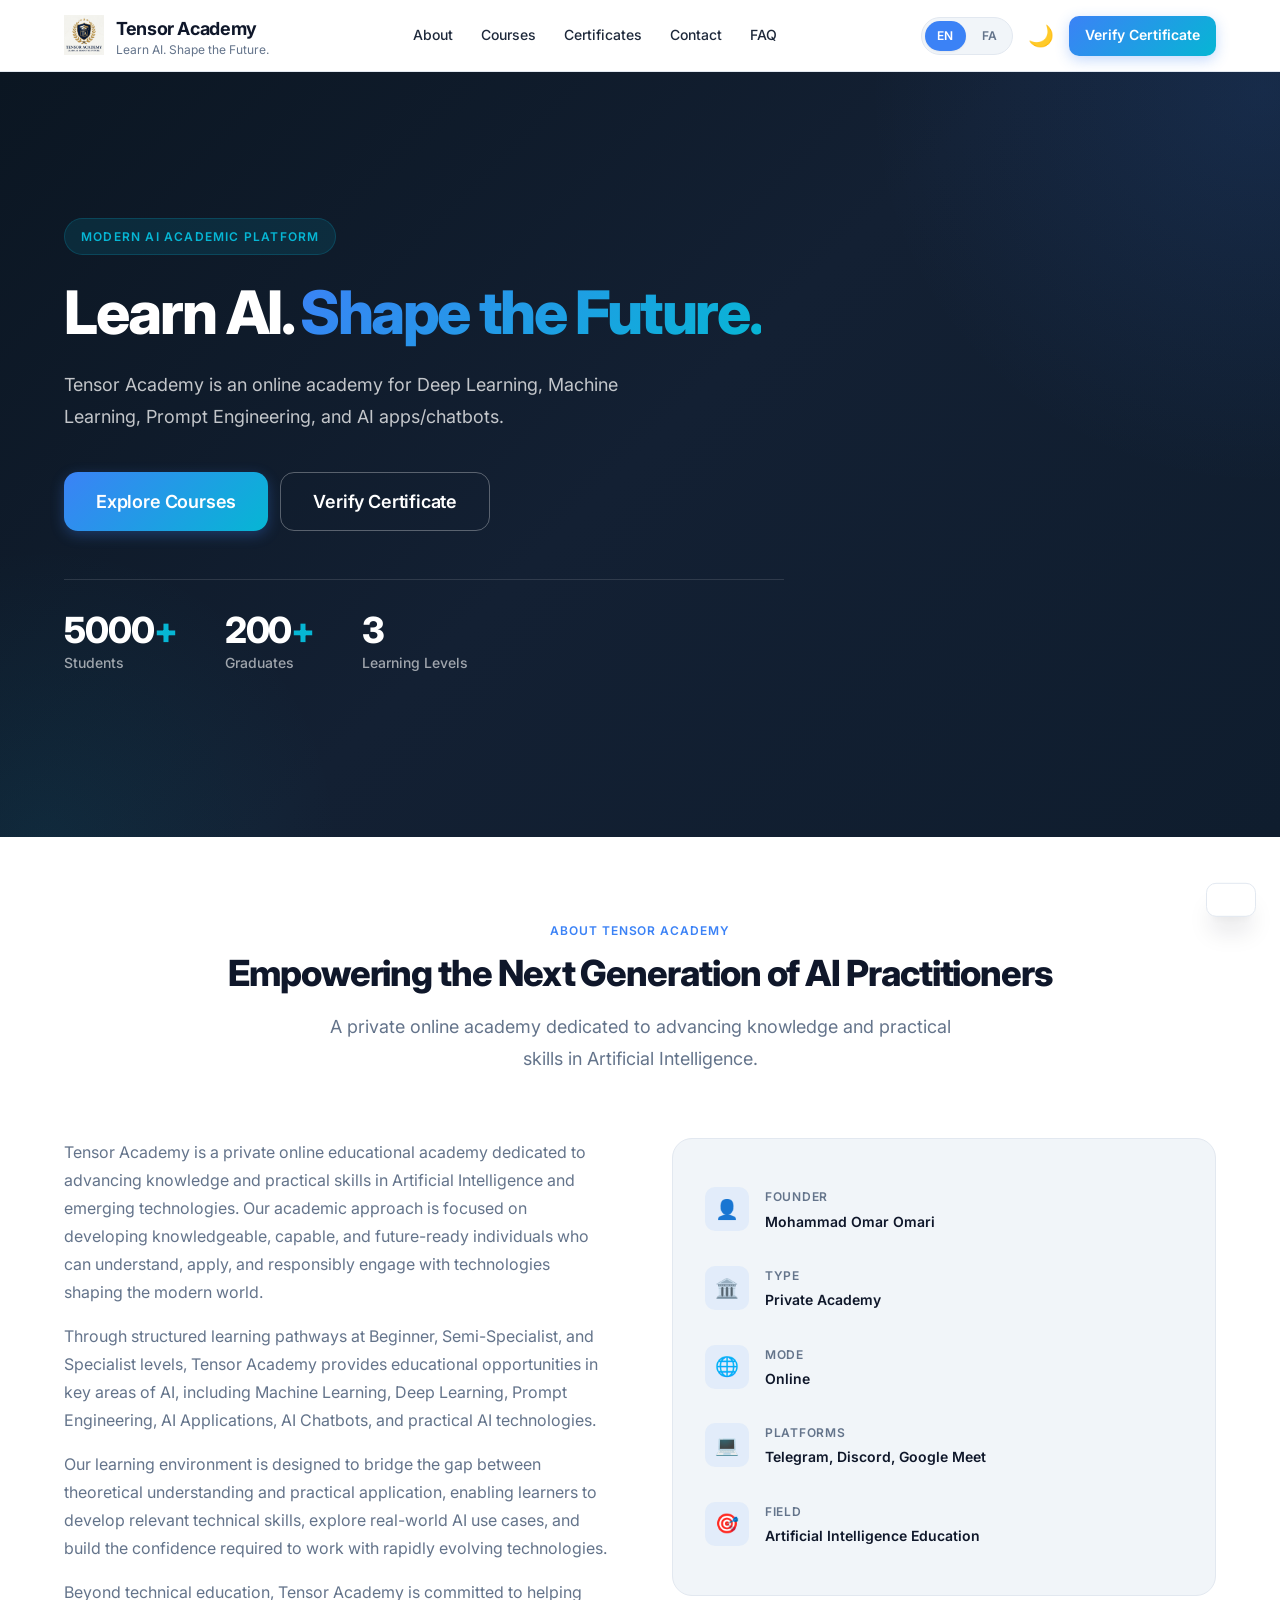
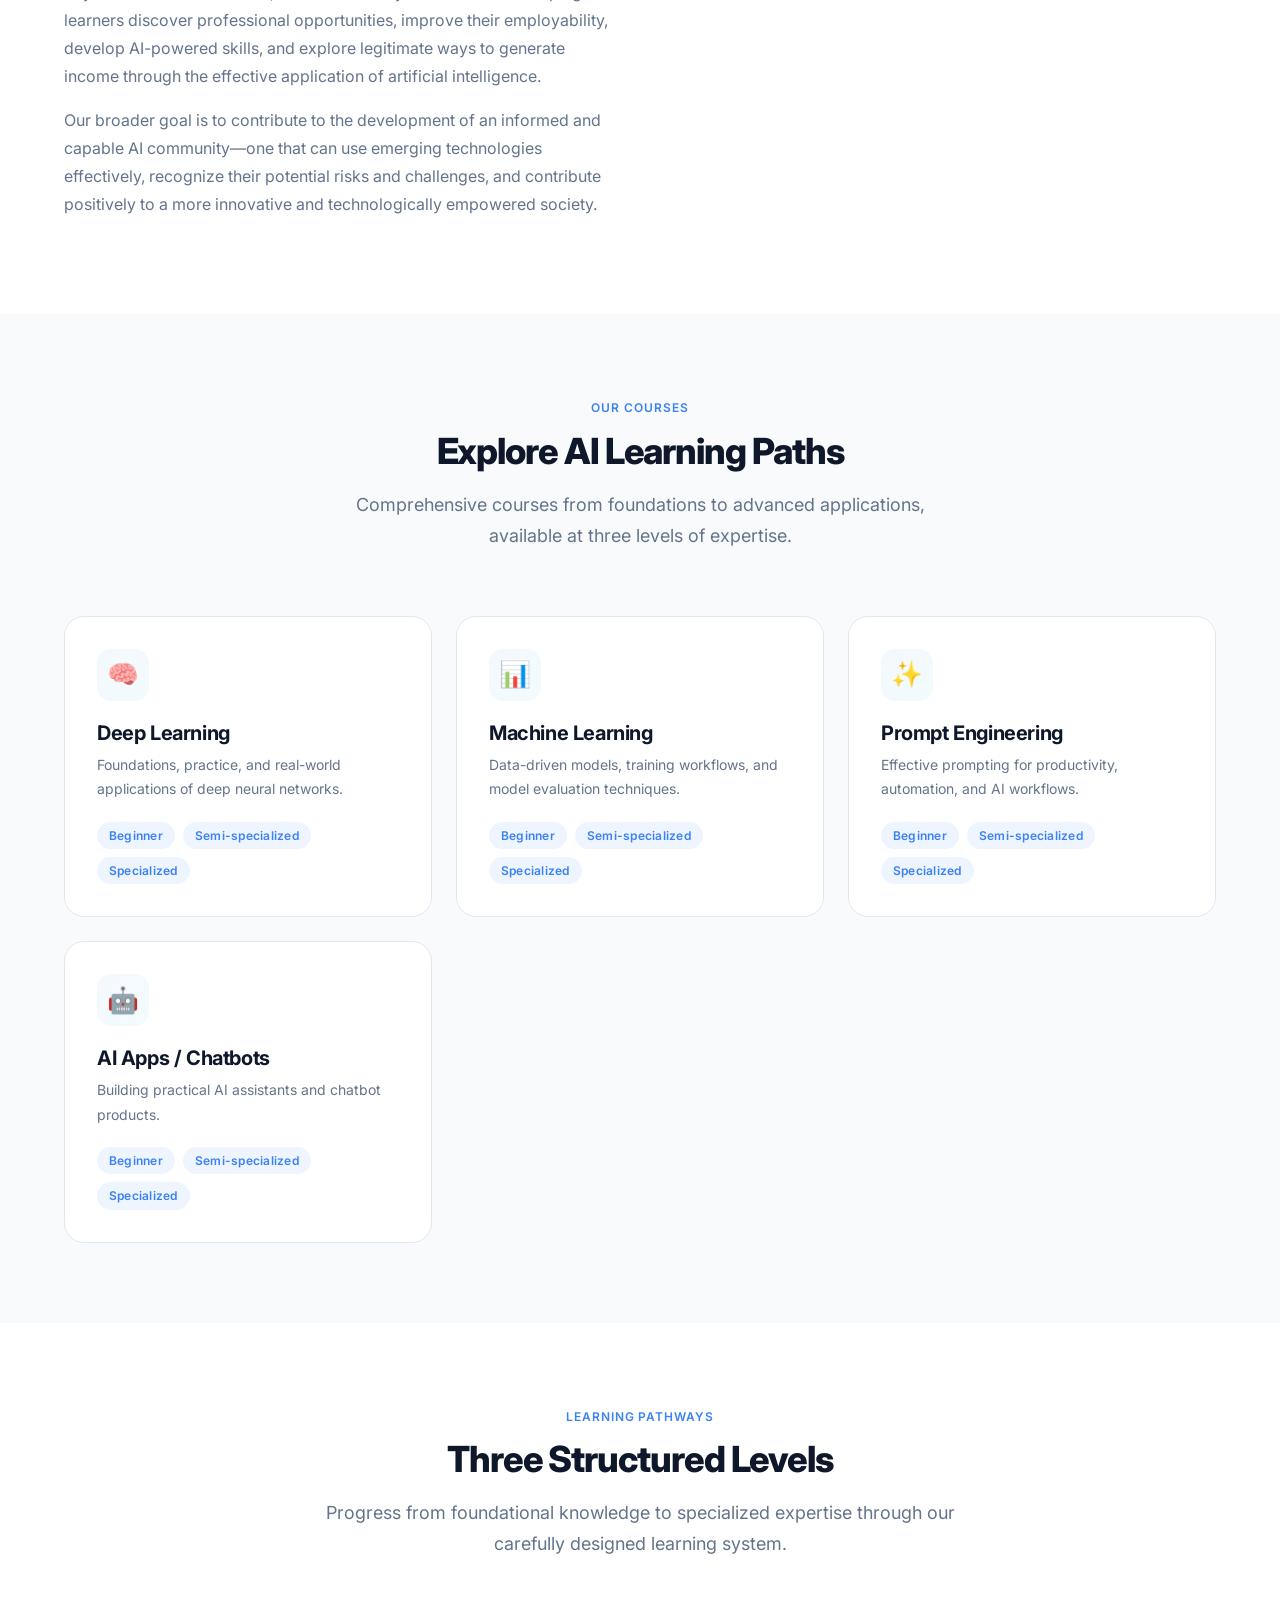
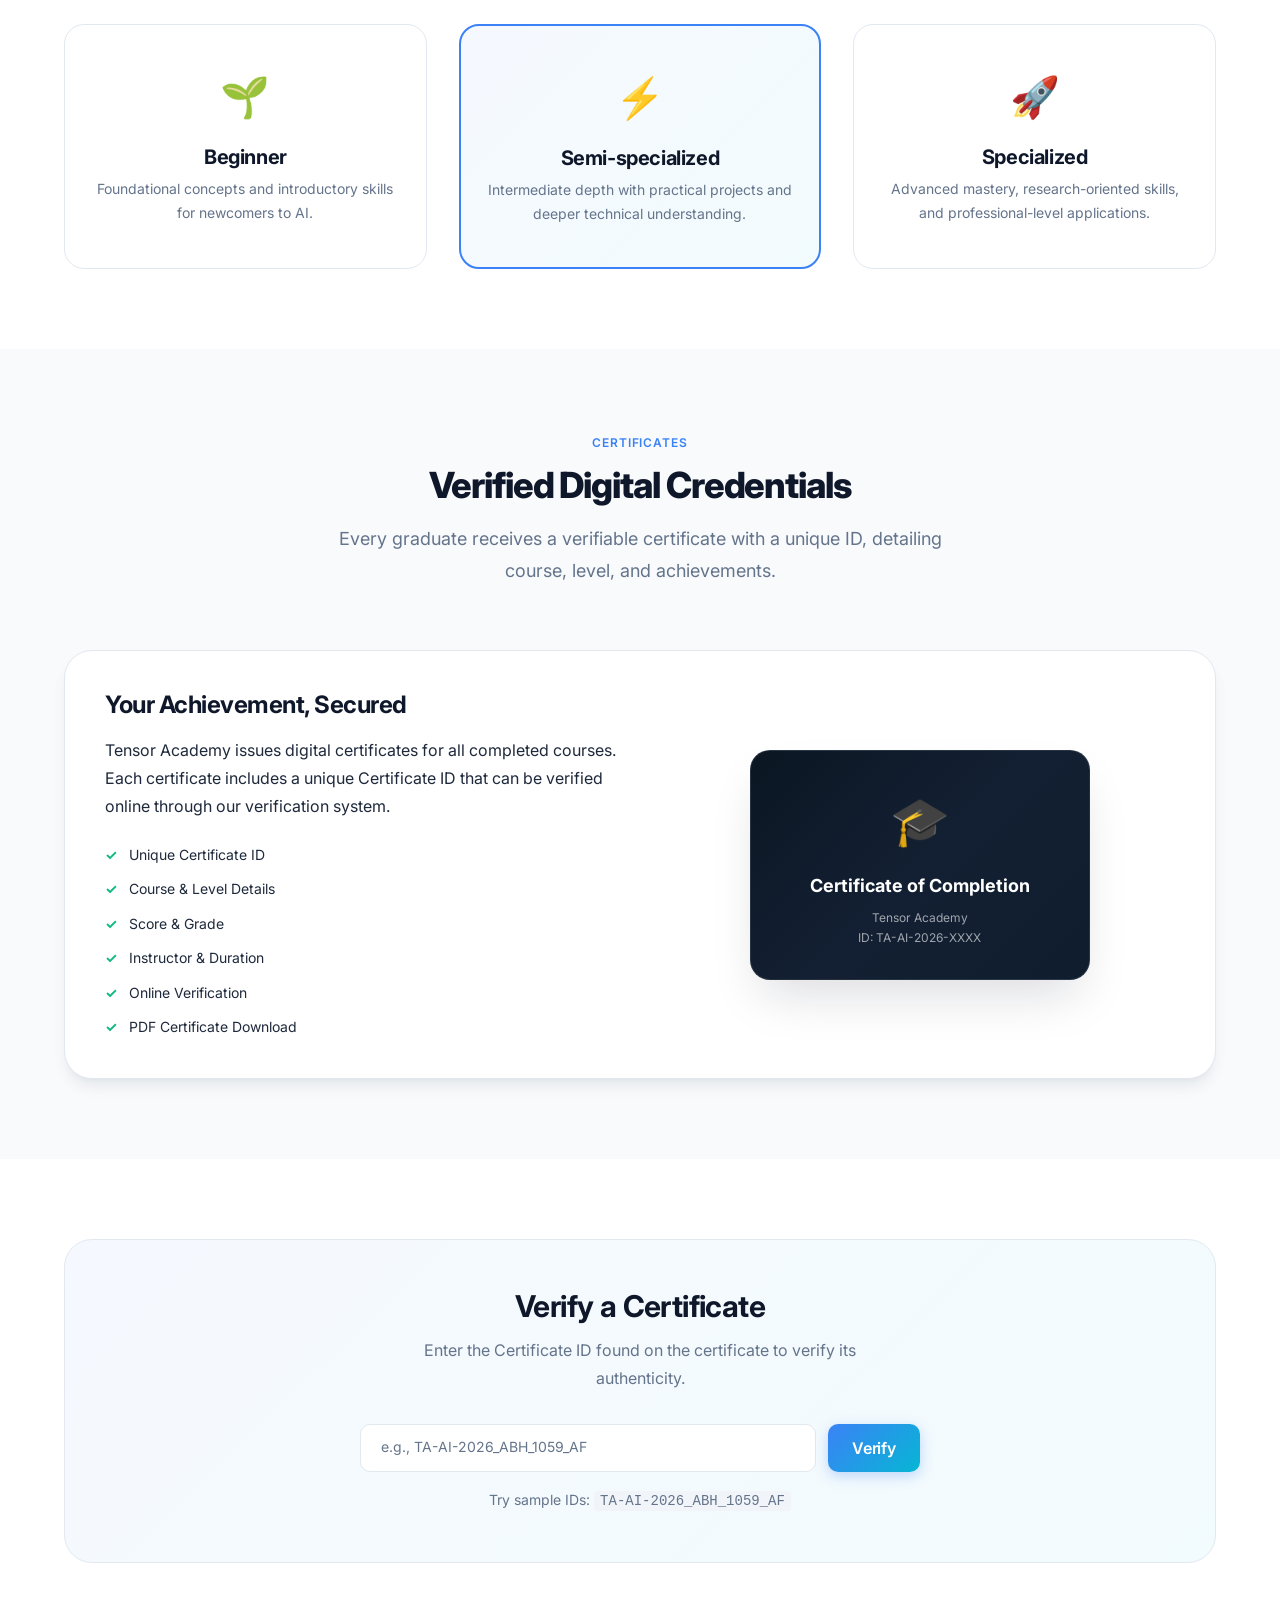
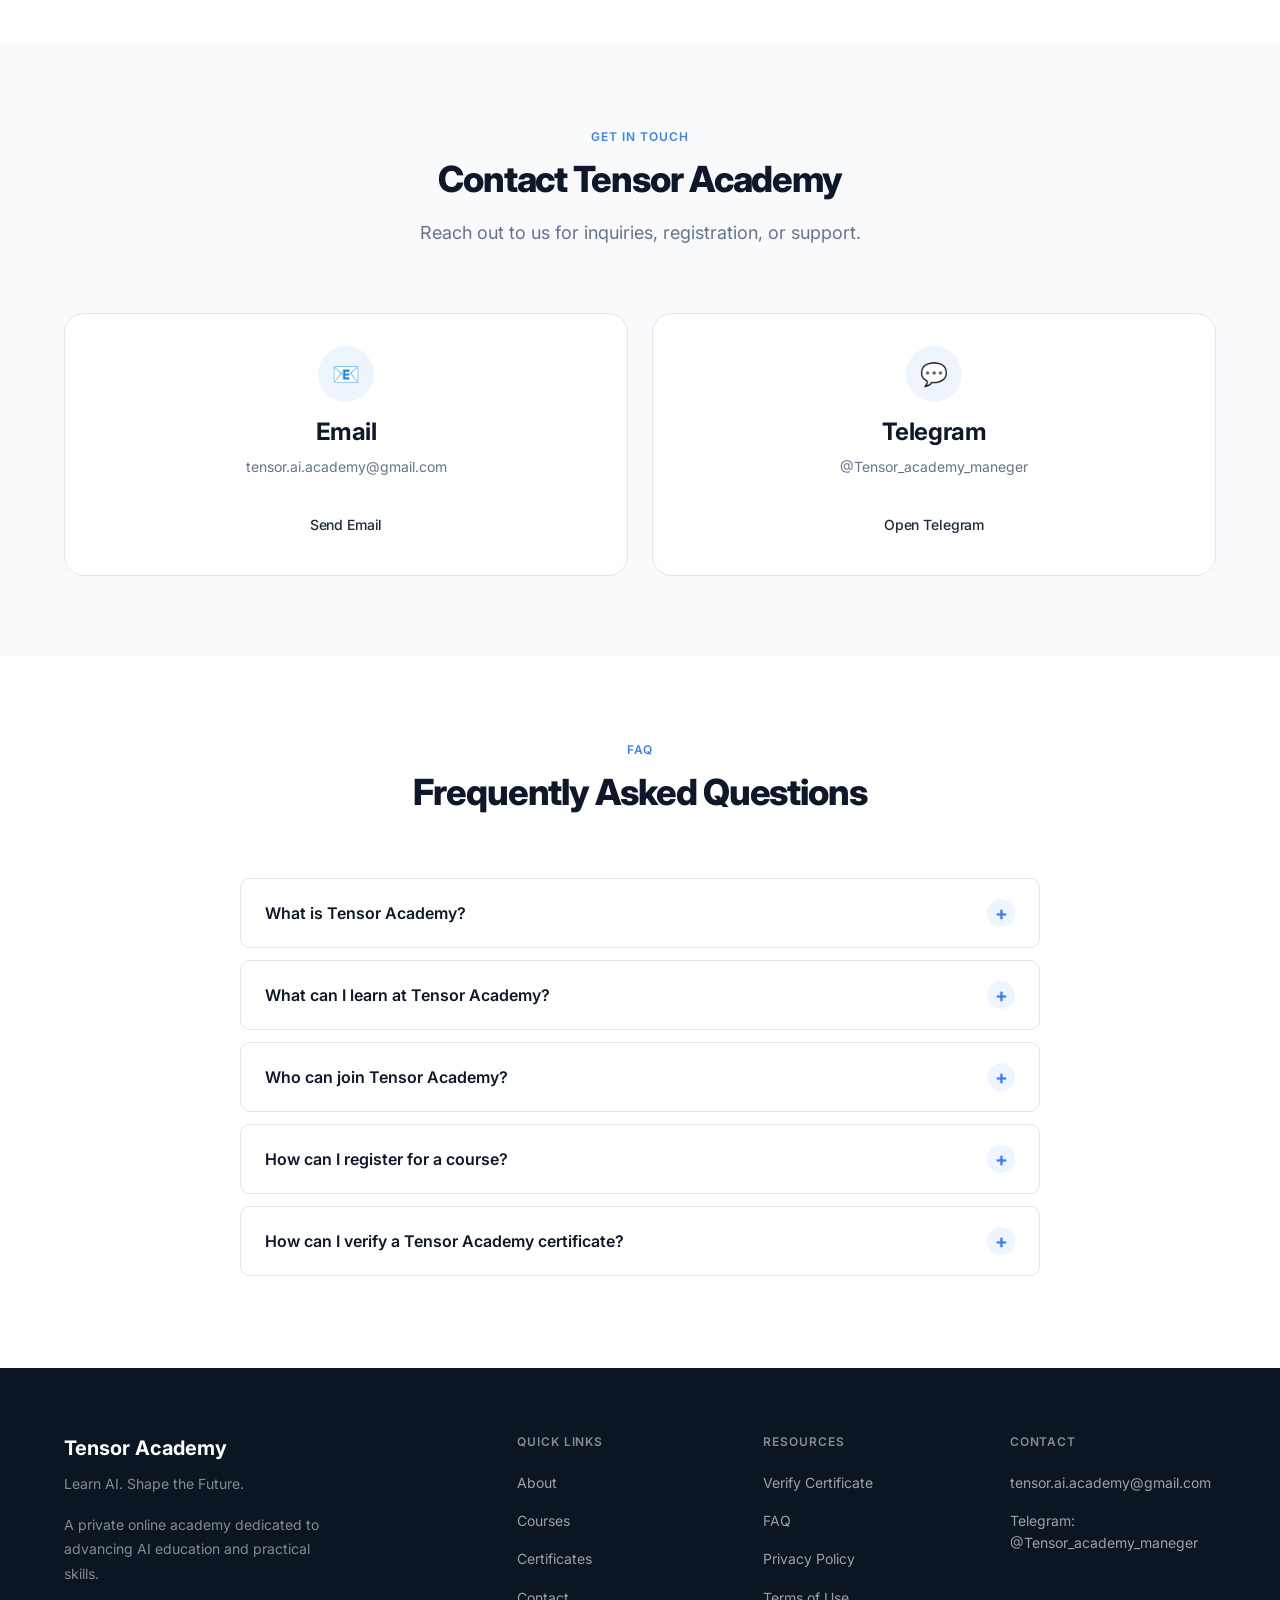
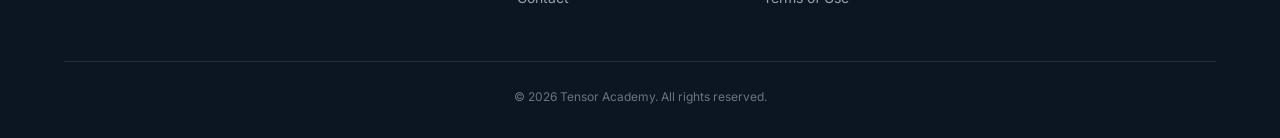
==== commit be143351: "Update index.html" ====
--- a/index.html
+++ b/index.html
@@ -349,8 +349,6 @@
           <p style="margin-top: var(--space-4); font-size: var(--text-sm); color: var(--color-text-muted);">
             <span data-lang="verify.sampleHint">Try sample IDs: </span>
             <code style="font-family: var(--font-mono); background: var(--color-surface-alt); padding: 2px 6px; border-radius: 4px;">TA-AI-2026_ABH_1059_AF</code> 
-            <span data-lang="verify.or"> or </span>
-            <code style="font-family: var(--font-mono); background: var(--color-surface-alt); padding: 2px 6px; border-radius: 4px;">TA-AI-2026_MFM_2198_AF</code>
           </p>
         </div>
       </div>
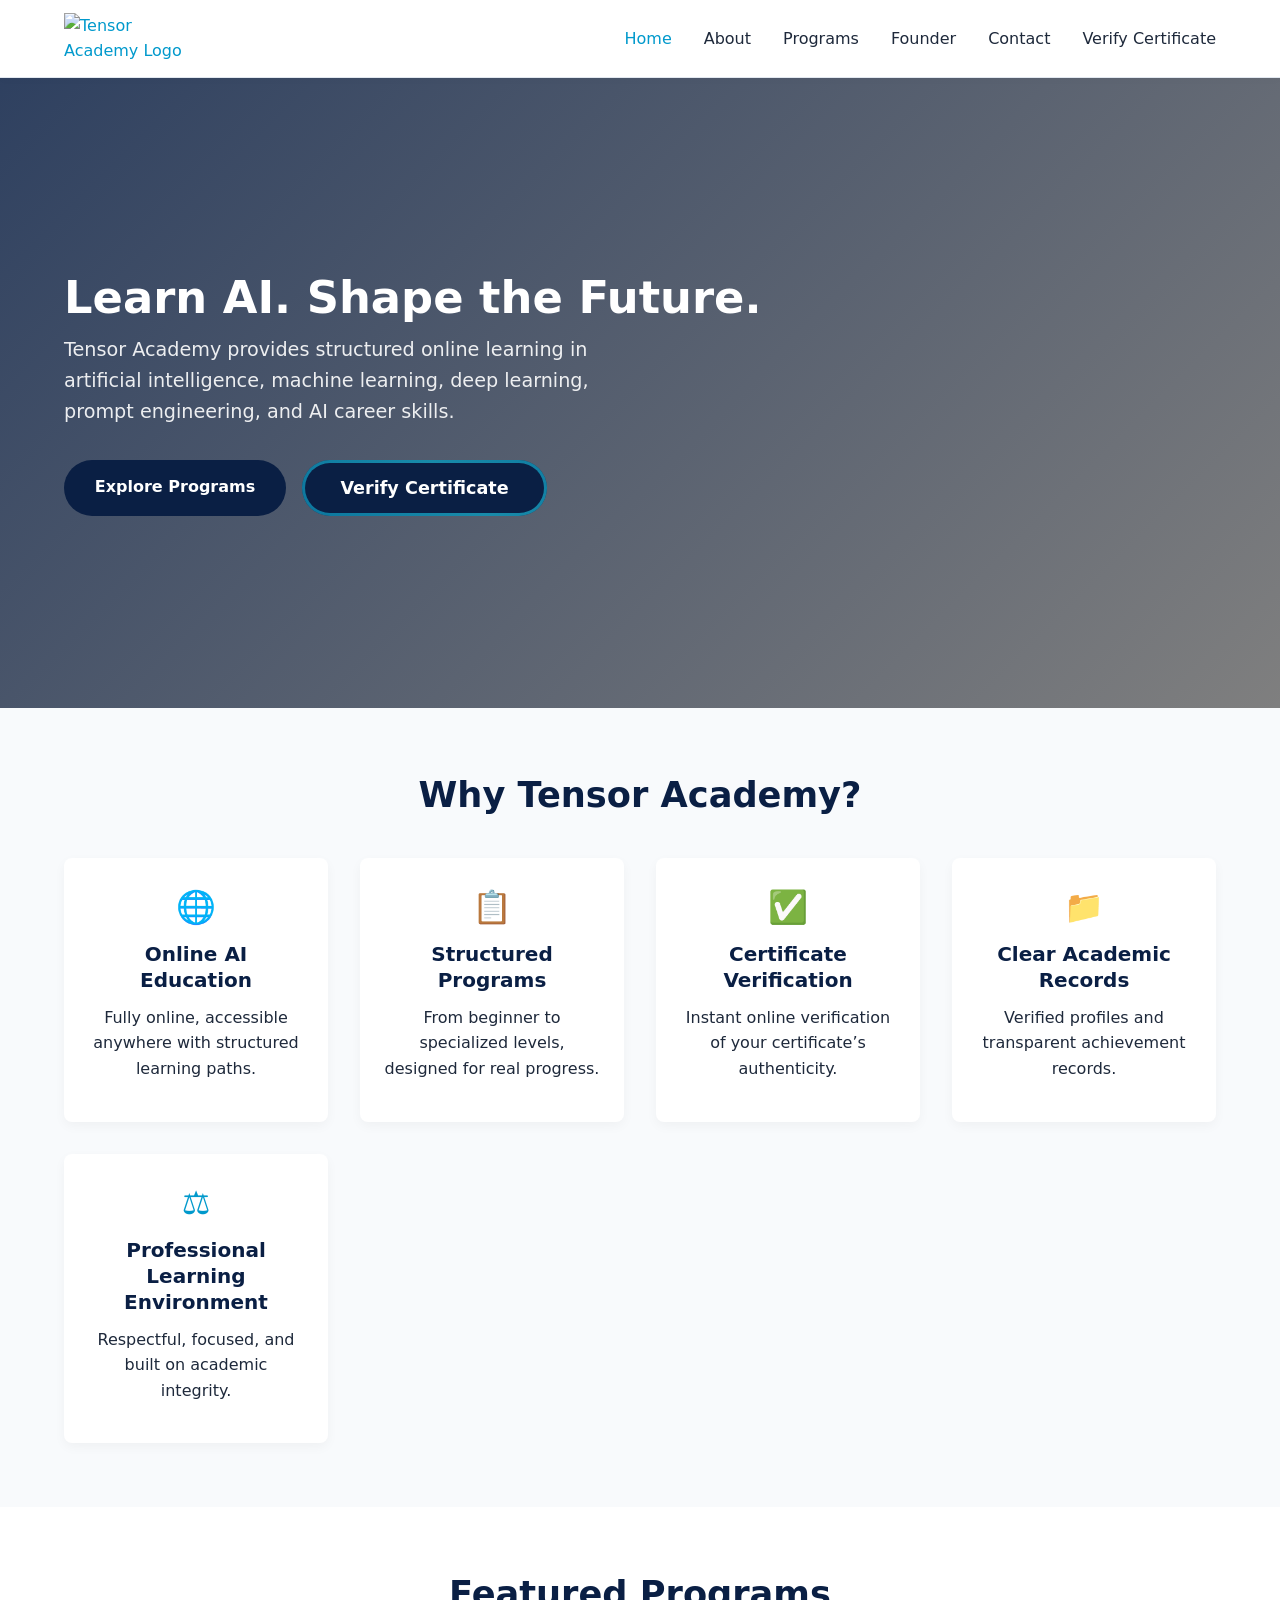
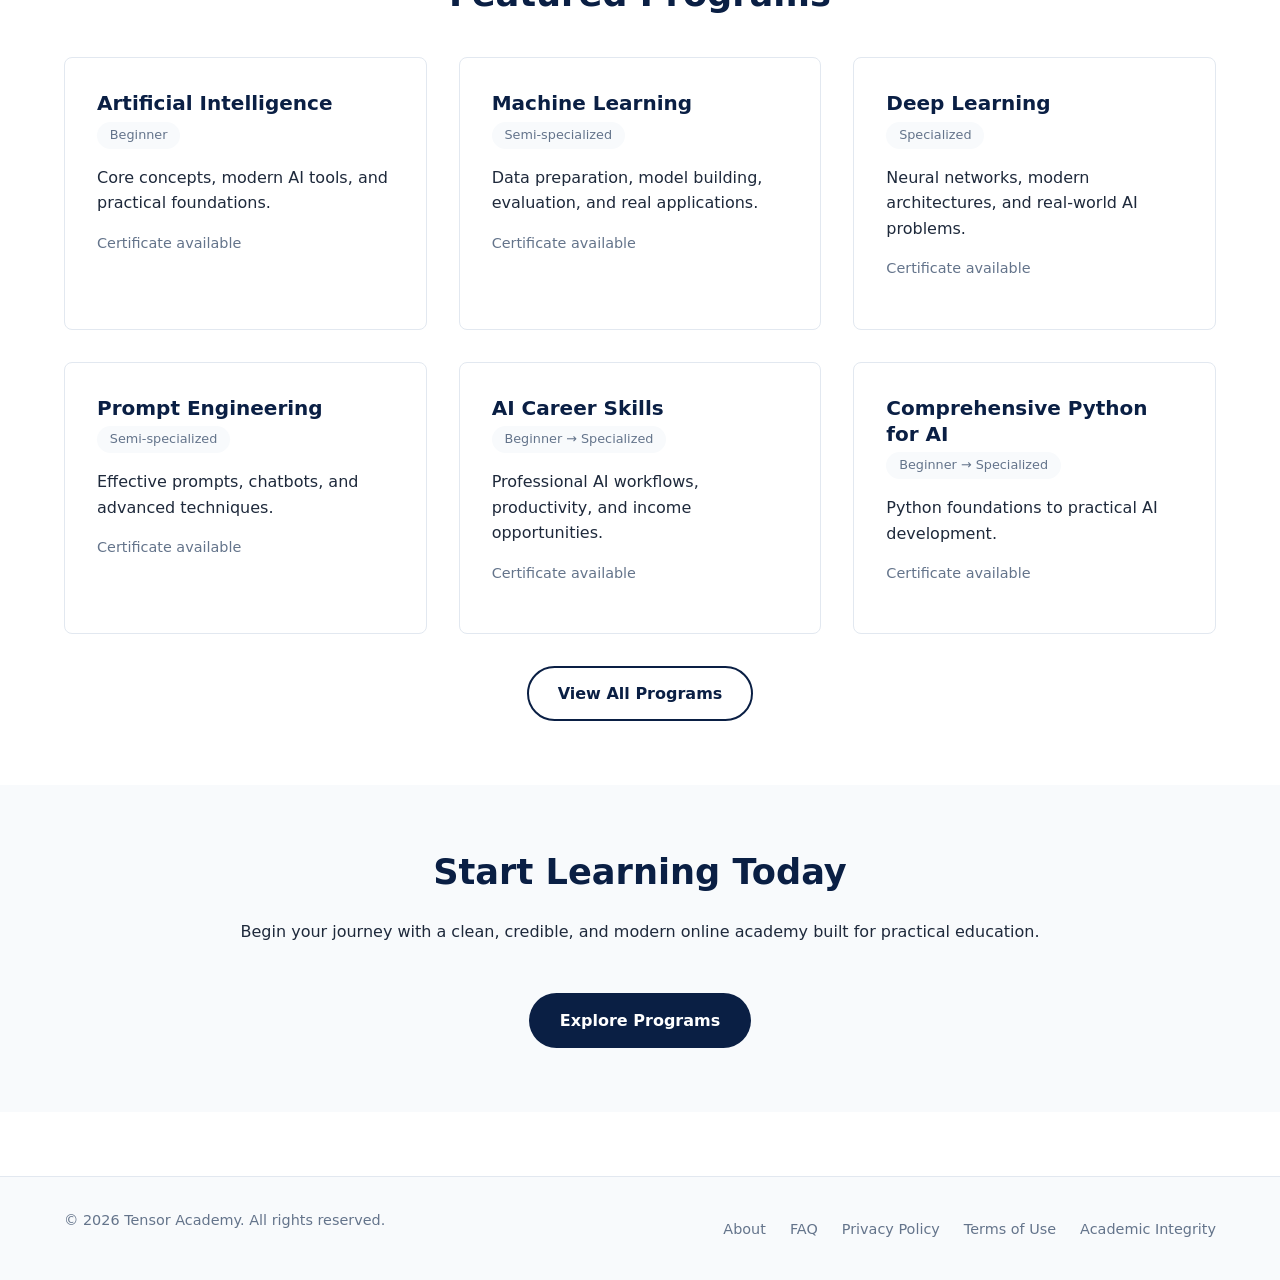
==== commit 1c0a092c: "Create index.html" ====
--- a/index.html
+++ b/index.html
@@ -1,511 +1,162 @@
 <!DOCTYPE html>
-<html lang="en" dir="ltr">
+<html lang="en">
 <head>
   <meta charset="UTF-8">
   <meta name="viewport" content="width=device-width, initial-scale=1.0">
-
-  <!-- SEO Meta -->
+  <meta name="description" content="Tensor Academy — Learn AI. Shape the Future. Structured online courses in artificial intelligence, machine learning, deep learning, and prompt engineering.">
   <title>Tensor Academy — Learn AI. Shape the Future.</title>
-  <meta name="description" content="Tensor Academy is a private online academy for Deep Learning, Machine Learning, Prompt Engineering, and AI applications. Learn AI and shape the future.">
-  <meta name="keywords" content="AI academy, machine learning, deep learning, prompt engineering, AI chatbots, online AI courses, Afghanistan AI">
-  <meta name="author" content="Tensor Academy">
-  <link rel="canonical" href="https://tensor-ai-academy.github.io/tensor-ai-academy/">
-  <meta name="robots" content="index, follow">
-
-  <!-- Open Graph -->
-  <meta property="og:title" content="Tensor Academy — Learn AI. Shape the Future.">
-  <meta property="og:description" content="Online academy for AI education: Deep Learning, Machine Learning, Prompt Engineering & more. Start your journey today.">
-  <meta property="og:image" content="assets/images/tensor-academy-logo.png">
-  <meta property="og:url" content="https://tensor-ai-academy.github.io/tensor-ai-academy/">
-  <meta property="og:type" content="website">
-  <meta name="twitter:card" content="summary_large_image">
-
-  <!-- Favicon (using logo as icon) -->
-  <link rel="icon" href="assets/images/tensor-academy-logo.png" type="image/png">
-
-  <!-- Stylesheet -->
-  <link rel="stylesheet" href="css/style.css">
-
-  <!-- Preload logo for performance -->
-  <link rel="preload" as="image" href="assets/images/tensor-academy-logo.png">
-
-  <title>Tensor Academy — Learn AI. Shape the Future.</title>
+  <link rel="stylesheet" href="assets/css/style.css">
+  <link rel="icon" href="assets/images/logo/logo.png" type="image/png">
 </head>
 <body>
 
-  <!-- ========== HEADER ========== -->
-  <header class="header" id="header">
-    <div class="header__inner">
-      <!-- Logo -->
-      <a href="index.html" class="header__logo" aria-label="Tensor Academy Home">
-        <img src="assets/images/tensor-academy-logo.png" alt="Tensor Academy Logo" class="header__logo-img" width="40" height="40">
-        <div>
-          <span class="header__logo-text" data-lang="header.logo">Tensor Academy</span>
-          <span class="header__logo-tagline" data-lang="header.tagline">Learn AI. Shape the Future.</span>
-        </div>
+  <!-- ========== Header ========== -->
+  <header class="site-header">
+    <div class="container header-inner">
+      <a href="index.html" class="logo">
+        <img src="assets/images/logo/logo.png" alt="Tensor Academy Logo" width="130" height="auto">
       </a>
-
-      <!-- Desktop Navigation -->
-      <nav class="header__nav" id="desktopNav" aria-label="Main Navigation">
-        <a href="#about" class="header__nav-link" data-lang="nav.about">About</a>
-        <a href="#courses" class="header__nav-link" data-lang="nav.courses">Courses</a>
-        <a href="#certificates" class="header__nav-link" data-lang="nav.certificates">Certificates</a>
-        <a href="#contact" class="header__nav-link" data-lang="nav.contact">Contact</a>
-        <a href="#faq" class="header__nav-link" data-lang="nav.faq">FAQ</a>
+      <button class="menu-toggle" aria-label="Toggle navigation menu">
+        <span></span><span></span><span></span>
+      </button>
+      <nav>
+        <ul class="nav-links">
+          <li><a href="index.html" class="active">Home</a></li>
+          <li><a href="about.html">About</a></li>
+          <li><a href="programs.html">Programs</a></li>
+          <li><a href="founder.html">Founder</a></li>
+          <li><a href="contact.html">Contact</a></li>
+          <li><a href="verify.html">Verify Certificate</a></li>
+        </ul>
       </nav>
-
-      <!-- Header Actions -->
-      <div class="header__actions">
-        <!-- Language Switcher -->
-        <div class="lang-switcher" aria-label="Language Switcher">
-          <button class="lang-switcher__btn lang-switcher__btn--active" data-lang-code="en" aria-label="Switch to English">EN</button>
-          <button class="lang-switcher__btn" data-lang-code="fa" aria-label="Switch to فارسی">FA</button>
-        </div>
-
-        <!-- Theme Toggle -->
-        <button class="theme-toggle header__btn--icon" id="themeToggle" aria-label="Toggle dark/light mode">
-          <span class="theme-toggle__icon">🌙</span>
-        </button>
-
-        <!-- Verify CTA (Desktop) -->
-        <a href="verify.html" class="header__btn header__btn--primary" data-lang="nav.verify">Verify Certificate</a>
-
-        <!-- Mobile Menu Toggle -->
-        <button class="header__menu-toggle" id="mobileMenuToggle" aria-label="Open Menu" aria-expanded="false">
-          <span class="menu-icon">☰</span>
-        </button>
-      </div>
     </div>
   </header>
 
-  <!-- ========== MOBILE NAVIGATION ========== -->
-  <nav class="mobile-nav" id="mobileNav" aria-label="Mobile Navigation">
-    <a href="#about" class="mobile-nav__link" data-lang="nav.about">About</a>
-    <a href="#courses" class="mobile-nav__link" data-lang="nav.courses">Courses</a>
-    <a href="#certificates" class="mobile-nav__link" data-lang="nav.certificates">Certificates</a>
-    <a href="#contact" class="mobile-nav__link" data-lang="nav.contact">Contact</a>
-    <a href="#faq" class="mobile-nav__link" data-lang="nav.faq">FAQ</a>
-    <div class="mobile-nav__divider"></div>
-    <a href="privacy.html" class="mobile-nav__link" data-lang="nav.privacy">Privacy Policy</a>
-    <a href="terms.html" class="mobile-nav__link" data-lang="nav.terms">Terms of Use</a>
-    <div class="mobile-nav__actions">
-      <!-- Language Switcher in mobile -->
-      <div class="lang-switcher mobile-nav__lang-switcher">
-        <button class="lang-switcher__btn lang-switcher__btn--active" data-lang-code="en">EN</button>
-        <button class="lang-switcher__btn" data-lang-code="fa">FA</button>
+  <!-- ========== Hero Section ========== -->
+  <section class="hero">
+    <div class="container">
+      <h1>Learn AI. Shape the Future.</h1>
+      <p>Tensor Academy provides structured online learning in artificial intelligence, machine learning, deep learning, prompt engineering, and AI career skills.</p>
+      <div class="hero-buttons">
+        <a href="programs.html" class="btn btn-primary">Explore Programs</a>
+        <a href="verify.html" class="btn verify-cert-btn">Verify Certificate</a>
       </div>
-      <a href="verify.html" class="header__btn header__btn--primary btn--full" data-lang="nav.verify">Verify Certificate</a>
     </div>
-  </nav>
+  </section>
 
-  <main>
-    <!-- ========== HERO SECTION ========== -->
-    <section class="hero" id="home">
-      <div class="container hero__container">
-        <div class="hero__content">
-          <span class="hero__eyebrow" data-lang="hero.eyebrow">Modern AI Academic Platform</span>
-          <h1 class="hero__title">
-            <span data-lang="hero.title">Learn AI.</span>
-            <span class="hero__title-highlight" data-lang="hero.titleHighlight">Shape the Future.</span>
-          </h1>
-          <p class="hero__description" data-lang="hero.description">
-            Tensor Academy is an online academy for Deep Learning, Machine Learning, Prompt Engineering, and AI apps/chatbots.
-          </p>
-          <div class="hero__actions">
-            <a href="#courses" class="btn btn--primary btn--lg" data-lang="hero.exploreCourses">Explore Courses</a>
-            <a href="verify.html" class="btn btn--outline btn--lg" data-lang="hero.verifyCert">Verify Certificate</a>
-          </div>
-          <div class="hero__stats">
-            <div class="hero__stat">
-              <div class="hero__stat-value">5000<span class="hero__stat-icon">+</span></div>
-              <div class="hero__stat-label" data-lang="hero.statStudents">Students</div>
-            </div>
-            <div class="hero__stat">
-              <div class="hero__stat-value">200<span class="hero__stat-icon">+</span></div>
-              <div class="hero__stat-label" data-lang="hero.statGraduates">Graduates</div>
-            </div>
-            <div class="hero__stat">
-              <div class="hero__stat-value">3</div>
-              <div class="hero__stat-label" data-lang="hero.statLevels">Learning Levels</div>
-            </div>
-          </div>
+  <!-- ========== Trust / Value Points ========== -->
+  <section class="section section-bg-light">
+    <div class="container">
+      <h2 class="section-title">Why Tensor Academy?</h2>
+      <div class="trust-grid">
+        <div class="trust-item">
+          <div class="icon">🌐</div>
+          <h3>Online AI Education</h3>
+          <p>Fully online, accessible anywhere with structured learning paths.</p>
+        </div>
+        <div class="trust-item">
+          <div class="icon">📋</div>
+          <h3>Structured Programs</h3>
+          <p>From beginner to specialized levels, designed for real progress.</p>
+        </div>
+        <div class="trust-item">
+          <div class="icon">✅</div>
+          <h3>Certificate Verification</h3>
+          <p>Instant online verification of your certificate’s authenticity.</p>
+        </div>
+        <div class="trust-item">
+          <div class="icon">📁</div>
+          <h3>Clear Academic Records</h3>
+          <p>Verified profiles and transparent achievement records.</p>
+        </div>
+        <div class="trust-item">
+          <div class="icon">⚖️</div>
+          <h3>Professional Learning Environment</h3>
+          <p>Respectful, focused, and built on academic integrity.</p>
         </div>
       </div>
-    </section>
+    </div>
+  </section>
 
-    <!-- ========== ABOUT SECTION ========== -->
-    <section class="section" id="about">
-      <div class="container">
-        <div class="section-header">
-          <span class="section-label" data-lang="about.label">About Tensor Academy</span>
-          <h2 class="section-title" data-lang="about.title">Empowering the Next Generation of AI Practitioners</h2>
-          <p class="section-subtitle" data-lang="about.subtitle">A private online academy dedicated to advancing knowledge and practical skills in Artificial Intelligence.</p>
+  <!-- ========== Featured Programs Preview ========== -->
+  <section class="section">
+    <div class="container">
+      <h2 class="section-title">Featured Programs</h2>
+      <div class="program-grid">
+        <div class="program-card">
+          <h3>Artificial Intelligence</h3>
+          <span class="level-badge">Beginner</span>
+          <p>Core concepts, modern AI tools, and practical foundations.</p>
+          <p class="cert-note">Certificate available</p>
         </div>
-        <div class="about__grid">
-          <div class="about__text">
-            <p data-lang="about.p1">Tensor Academy is a private online educational academy dedicated to advancing knowledge and practical skills in Artificial Intelligence and emerging technologies. Our academic approach is focused on developing knowledgeable, capable, and future-ready individuals who can understand, apply, and responsibly engage with technologies shaping the modern world.</p>
-            <p data-lang="about.p2">Through structured learning pathways at Beginner, Semi-Specialist, and Specialist levels, Tensor Academy provides educational opportunities in key areas of AI, including Machine Learning, Deep Learning, Prompt Engineering, AI Applications, AI Chatbots, and practical AI technologies.</p>
-            <p data-lang="about.p3">Our learning environment is designed to bridge the gap between theoretical understanding and practical application, enabling learners to develop relevant technical skills, explore real-world AI use cases, and build the confidence required to work with rapidly evolving technologies.</p>
-            <p data-lang="about.p4">Beyond technical education, Tensor Academy is committed to helping learners discover professional opportunities, improve their employability, develop AI-powered skills, and explore legitimate ways to generate income through the effective application of artificial intelligence.</p>
-            <p data-lang="about.p5">Our broader goal is to contribute to the development of an informed and capable AI community—one that can use emerging technologies effectively, recognize their potential risks and challenges, and contribute positively to a more innovative and technologically empowered society.</p>
-          </div>
-          <div class="about__info-card">
-            <div class="about__info-item">
-              <div class="about__info-icon">👤</div>
-              <div>
-                <div class="about__info-label" data-lang="about.founder">Founder</div>
-                <div class="about__info-value">Mohammad Omar Omari</div>
-              </div>
-            </div>
-            <div class="about__info-item">
-              <div class="about__info-icon">🏛️</div>
-              <div>
-                <div class="about__info-label" data-lang="about.type">Type</div>
-                <div class="about__info-value" data-lang="about.typeVal">Private Academy</div>
-              </div>
-            </div>
-            <div class="about__info-item">
-              <div class="about__info-icon">🌐</div>
-              <div>
-                <div class="about__info-label" data-lang="about.mode">Mode</div>
-                <div class="about__info-value" data-lang="about.modeVal">Online</div>
-              </div>
-            </div>
-            <div class="about__info-item">
-              <div class="about__info-icon">💻</div>
-              <div>
-                <div class="about__info-label" data-lang="about.platforms">Platforms</div>
-                <div class="about__info-value">Telegram, Discord, Google Meet</div>
-              </div>
-            </div>
-            <div class="about__info-item">
-              <div class="about__info-icon">🎯</div>
-              <div>
-                <div class="about__info-label" data-lang="about.field">Field</div>
-                <div class="about__info-value" data-lang="about.fieldVal">Artificial Intelligence Education</div>
-              </div>
-            </div>
-          </div>
+        <div class="program-card">
+          <h3>Machine Learning</h3>
+          <span class="level-badge">Semi-specialized</span>
+          <p>Data preparation, model building, evaluation, and real applications.</p>
+          <p class="cert-note">Certificate available</p>
+        </div>
+        <div class="program-card">
+          <h3>Deep Learning</h3>
+          <span class="level-badge">Specialized</span>
+          <p>Neural networks, modern architectures, and real-world AI problems.</p>
+          <p class="cert-note">Certificate available</p>
+        </div>
+        <div class="program-card">
+          <h3>Prompt Engineering</h3>
+          <span class="level-badge">Semi-specialized</span>
+          <p>Effective prompts, chatbots, and advanced techniques.</p>
+          <p class="cert-note">Certificate available</p>
+        </div>
+        <div class="program-card">
+          <h3>AI Career Skills</h3>
+          <span class="level-badge">Beginner → Specialized</span>
+          <p>Professional AI workflows, productivity, and income opportunities.</p>
+          <p class="cert-note">Certificate available</p>
+        </div>
+        <div class="program-card">
+          <h3>Comprehensive Python for AI</h3>
+          <span class="level-badge">Beginner → Specialized</span>
+          <p>Python foundations to practical AI development.</p>
+          <p class="cert-note">Certificate available</p>
         </div>
       </div>
-    </section>
+      <div class="text-center mt-2">
+        <a href="programs.html" class="btn btn-outline">View All Programs</a>
+      </div>
+    </div>
+  </section>
 
-    <!-- ========== COURSES SECTION ========== -->
-    <section class="section section--alt" id="courses">
-      <div class="container">
-        <div class="section-header">
-          <span class="section-label" data-lang="courses.label">Our Courses</span>
-          <h2 class="section-title" data-lang="courses.title">Explore AI Learning Paths</h2>
-          <p class="section-subtitle" data-lang="courses.subtitle">Comprehensive courses from foundations to advanced applications, available at three levels of expertise.</p>
-        </div>
-        <div class="courses__grid">
-          <!-- Course 1: Deep Learning -->
-          <div class="course-card">
-            <div class="course-card__icon">🧠</div>
-            <h3 class="course-card__title" data-lang="courses.dl.title">Deep Learning</h3>
-            <p class="course-card__description" data-lang="courses.dl.desc">Foundations, practice, and real-world applications of deep neural networks.</p>
-            <div class="course-card__levels">
-              <span class="course-card__level-badge" data-lang="levels.beginner">Beginner</span>
-              <span class="course-card__level-badge" data-lang="levels.semi">Semi-specialized</span>
-              <span class="course-card__level-badge" data-lang="levels.specialized">Specialized</span>
-            </div>
-          </div>
-          <!-- Course 2: Machine Learning -->
-          <div class="course-card">
-            <div class="course-card__icon">📊</div>
-            <h3 class="course-card__title" data-lang="courses.ml.title">Machine Learning</h3>
-            <p class="course-card__description" data-lang="courses.ml.desc">Data-driven models, training workflows, and model evaluation techniques.</p>
-            <div class="course-card__levels">
-              <span class="course-card__level-badge" data-lang="levels.beginner">Beginner</span>
-              <span class="course-card__level-badge" data-lang="levels.semi">Semi-specialized</span>
-              <span class="course-card__level-badge" data-lang="levels.specialized">Specialized</span>
-            </div>
-          </div>
-          <!-- Course 3: Prompt Engineering -->
-          <div class="course-card">
-            <div class="course-card__icon">✨</div>
-            <h3 class="course-card__title" data-lang="courses.pe.title">Prompt Engineering</h3>
-            <p class="course-card__description" data-lang="courses.pe.desc">Effective prompting for productivity, automation, and AI workflows.</p>
-            <div class="course-card__levels">
-              <span class="course-card__level-badge" data-lang="levels.beginner">Beginner</span>
-              <span class="course-card__level-badge" data-lang="levels.semi">Semi-specialized</span>
-              <span class="course-card__level-badge" data-lang="levels.specialized">Specialized</span>
-            </div>
-          </div>
-          <!-- Course 4: AI Apps / Chatbots -->
-          <div class="course-card">
-            <div class="course-card__icon">🤖</div>
-            <h3 class="course-card__title" data-lang="courses.apps.title">AI Apps / Chatbots</h3>
-            <p class="course-card__description" data-lang="courses.apps.desc">Building practical AI assistants and chatbot products.</p>
-            <div class="course-card__levels">
-              <span class="course-card__level-badge" data-lang="levels.beginner">Beginner</span>
-              <span class="course-card__level-badge" data-lang="levels.semi">Semi-specialized</span>
-              <span class="course-card__level-badge" data-lang="levels.specialized">Specialized</span>
-            </div>
-          </div>
-        </div>
-      </div>
-    </section>
+  <!-- ========== Closing CTA ========== -->
+  <section class="section section-bg-light text-center">
+    <div class="container">
+      <h2>Start Learning Today</h2>
+      <p>Begin your journey with a clean, credible, and modern online academy built for practical education.</p>
+      <a href="programs.html" class="btn btn-primary mt-2">Explore Programs</a>
+    </div>
+  </section>
 
-    <!-- ========== LEARNING LEVELS ========== -->
-    <section class="section" id="levels">
-      <div class="container">
-        <div class="section-header">
-          <span class="section-label" data-lang="levels.label">Learning Pathways</span>
-          <h2 class="section-title" data-lang="levels.title">Three Structured Levels</h2>
-          <p class="section-subtitle" data-lang="levels.subtitle">Progress from foundational knowledge to specialized expertise through our carefully designed learning system.</p>
-        </div>
-        <div class="levels__grid">
-          <div class="level-card">
-            <div class="level-card__icon">🌱</div>
-            <h3 class="level-card__title" data-lang="levels.beginner">Beginner</h3>
-            <p class="level-card__desc" data-lang="levels.beginnerDesc">Foundational concepts and introductory skills for newcomers to AI.</p>
-          </div>
-          <div class="level-card level-card--featured">
-            <div class="level-card__icon">⚡</div>
-            <h3 class="level-card__title" data-lang="levels.semi">Semi-specialized</h3>
-            <p class="level-card__desc" data-lang="levels.semiDesc">Intermediate depth with practical projects and deeper technical understanding.</p>
-          </div>
-          <div class="level-card">
-            <div class="level-card__icon">🚀</div>
-            <h3 class="level-card__title" data-lang="levels.specialized">Specialized</h3>
-            <p class="level-card__desc" data-lang="levels.specializedDesc">Advanced mastery, research-oriented skills, and professional-level applications.</p>
-          </div>
-        </div>
-      </div>
-    </section>
-
-    <!-- ========== CERTIFICATES SECTION ========== -->
-    <section class="section section--alt" id="certificates">
-      <div class="container">
-        <div class="section-header">
-          <span class="section-label" data-lang="certificates.label">Certificates</span>
-          <h2 class="section-title" data-lang="certificates.title">Verified Digital Credentials</h2>
-          <p class="section-subtitle" data-lang="certificates.subtitle">Every graduate receives a verifiable certificate with a unique ID, detailing course, level, and achievements.</p>
-        </div>
-        <div class="certificates__preview">
-          <div class="certificates__info">
-            <h3 data-lang="certificates.infoTitle">Your Achievement, Secured</h3>
-            <p data-lang="certificates.infoText">Tensor Academy issues digital certificates for all completed courses. Each certificate includes a unique Certificate ID that can be verified online through our verification system.</p>
-            <div class="certificates__features">
-              <div class="certificates__feature">
-                <span class="certificates__feature-icon">✓</span>
-                <span data-lang="certificates.feat1">Unique Certificate ID</span>
-              </div>
-              <div class="certificates__feature">
-                <span class="certificates__feature-icon">✓</span>
-                <span data-lang="certificates.feat2">Course & Level Details</span>
-              </div>
-              <div class="certificates__feature">
-                <span class="certificates__feature-icon">✓</span>
-                <span data-lang="certificates.feat3">Score & Grade</span>
-              </div>
-              <div class="certificates__feature">
-                <span class="certificates__feature-icon">✓</span>
-                <span data-lang="certificates.feat4">Instructor & Duration</span>
-              </div>
-              <div class="certificates__feature">
-                <span class="certificates__feature-icon">✓</span>
-                <span data-lang="certificates.feat5">Online Verification</span>
-              </div>
-              <div class="certificates__feature">
-                <span class="certificates__feature-icon">✓</span>
-                <span data-lang="certificates.feat6">PDF Certificate Download</span>
-              </div>
-            </div>
-          </div>
-          <div class="certificates__visual">
-            <div class="certificates__mock-card">
-              <div class="certificates__mock-badge">🎓</div>
-              <div class="certificates__mock-title" data-lang="certificates.mockTitle">Certificate of Completion</div>
-              <div class="certificates__mock-text" data-lang="certificates.mockText">Tensor Academy</div>
-              <div class="certificates__mock-text" data-lang="certificates.mockId">ID: TA-AI-2026-XXXX</div>
-            </div>
-          </div>
-        </div>
-      </div>
-    </section>
-
-    <!-- ========== VERIFICATION SECTION ========== -->
-    <section class="section" id="verify">
-      <div class="container">
-        <div class="verify-section">
-          <h2 class="verify-section__title" data-lang="verify.title">Verify a Certificate</h2>
-          <p class="verify-section__subtitle" data-lang="verify.subtitle">Enter the Certificate ID found on the certificate to verify its authenticity.</p>
-          <form class="verify-form" id="verifyForm" onsubmit="return false;">
-            <input 
-              type="text" 
-              class="verify-form__input" 
-              id="verifyInput" 
-              placeholder="e.g., TA-AI-2026_ABH_1059_AF" 
-              aria-label="Certificate ID"
-              autocomplete="off"
-            >
-            <button type="submit" class="btn btn--primary" id="verifyBtn" data-lang="verify.btn">Verify</button>
-          </form>
-          <div class="verify-result" id="verifyResult">
-            <!-- Dynamic content injected by JS -->
-          </div>
-          <p style="margin-top: var(--space-4); font-size: var(--text-sm); color: var(--color-text-muted);">
-            <span data-lang="verify.sampleHint">Try sample IDs: </span>
-            <code style="font-family: var(--font-mono); background: var(--color-surface-alt); padding: 2px 6px; border-radius: 4px;">TA-AI-2026_ABH_1059_AF</code> 
-          </p>
-        </div>
-      </div>
-    </section>
-
-    <!-- ========== CONTACT SECTION ========== -->
-    <section class="section section--alt" id="contact">
-      <div class="container">
-        <div class="section-header">
-          <span class="section-label" data-lang="contact.label">Get in Touch</span>
-          <h2 class="section-title" data-lang="contact.title">Contact Tensor Academy</h2>
-          <p class="section-subtitle" data-lang="contact.subtitle">Reach out to us for inquiries, registration, or support.</p>
-        </div>
-        <div class="contact__grid">
-          <div class="contact-card">
-            <div class="contact-card__icon">📧</div>
-            <h3 class="contact-card__title" data-lang="contact.email">Email</h3>
-            <p class="contact-card__value">tensor.ai.academy@gmail.com</p>
-            <a href="mailto:tensor.ai.academy@gmail.com" class="contact-card__link btn btn--sm btn--ghost" data-lang="contact.sendEmail">Send Email</a>
-          </div>
-          <div class="contact-card">
-            <div class="contact-card__icon">💬</div>
-            <h3 class="contact-card__title" data-lang="contact.telegram">Telegram</h3>
-            <p class="contact-card__value">@Tensor_academy_maneger</p>
-            <a href="https://t.me/Tensor_academy_maneger" target="_blank" rel="noopener noreferrer" class="contact-card__link btn btn--sm btn--ghost" data-lang="contact.openTelegram">Open Telegram</a>
-          </div>
-        </div>
-      </div>
-    </section>
-
-    <!-- ========== FAQ SECTION ========== -->
-    <section class="section" id="faq">
-      <div class="container">
-        <div class="section-header">
-          <span class="section-label" data-lang="faq.label">FAQ</span>
-          <h2 class="section-title" data-lang="faq.title">Frequently Asked Questions</h2>
-        </div>
-        <div class="faq__list">
-          <!-- FAQ 1 -->
-          <div class="faq__item">
-            <button class="faq__question" aria-expanded="false">
-              <span data-lang="faq.q1">What is Tensor Academy?</span>
-              <span class="faq__question-icon">+</span>
-            </button>
-            <div class="faq__answer">
-              <div class="faq__answer-content" data-lang="faq.a1">
-                Tensor Academy is a private online academy focused on Artificial Intelligence and emerging technologies. We provide structured learning pathways from beginner to specialized levels.
-              </div>
-            </div>
-          </div>
-          <!-- FAQ 2 -->
-          <div class="faq__item">
-            <button class="faq__question" aria-expanded="false">
-              <span data-lang="faq.q2">What can I learn at Tensor Academy?</span>
-              <span class="faq__question-icon">+</span>
-            </button>
-            <div class="faq__answer">
-              <div class="faq__answer-content" data-lang="faq.a2">
-                You can learn Machine Learning, Deep Learning, Prompt Engineering, AI Applications, and AI Chatbots at different learning levels.
-              </div>
-            </div>
-          </div>
-          <!-- FAQ 3 -->
-          <div class="faq__item">
-            <button class="faq__question" aria-expanded="false">
-              <span data-lang="faq.q3">Who can join Tensor Academy?</span>
-              <span class="faq__question-icon">+</span>
-            </button>
-            <div class="faq__answer">
-              <div class="faq__answer-content" data-lang="faq.a3">
-                Anyone interested in AI and technology can join, from beginners to advanced learners. Our courses are designed to accommodate all levels.
-              </div>
-            </div>
-          </div>
-          <!-- FAQ 4 -->
-          <div class="faq__item">
-            <button class="faq__question" aria-expanded="false">
-              <span data-lang="faq.q4">How can I register for a course?</span>
-              <span class="faq__question-icon">+</span>
-            </button>
-            <div class="faq__answer">
-              <div class="faq__answer-content" data-lang="faq.a4">
-                Course registration is available through Telegram by contacting the Tensor Academy manager at @Tensor_academy_maneger.
-              </div>
-            </div>
-          </div>
-          <!-- FAQ 5 -->
-          <div class="faq__item">
-            <button class="faq__question" aria-expanded="false">
-              <span data-lang="faq.q5">How can I verify a Tensor Academy certificate?</span>
-              <span class="faq__question-icon">+</span>
-            </button>
-            <div class="faq__answer">
-              <div class="faq__answer-content" data-lang="faq.a5">
-                Enter the unique Certificate ID found on your certificate in the Certificate Verification section above to verify its authenticity online.
-              </div>
-            </div>
-          </div>
-        </div>
-      </div>
-    </section>
-  </main>
-
-  <!-- ========== FOOTER ========== -->
-  <footer class="footer">
-    <div class="container">
-      <div class="footer__inner">
-        <!-- Brand Column -->
-        <div>
-          <div class="footer__brand-name">Tensor Academy</div>
-          <p class="footer__brand-tagline" data-lang="footer.tagline">Learn AI. Shape the Future.</p>
-          <p style="font-size: var(--text-sm); color: rgba(255,255,255,0.5); max-width: 280px;" data-lang="footer.desc">
-            A private online academy dedicated to advancing AI education and practical skills.
-          </p>
-        </div>
-        <!-- Quick Links -->
-        <div>
-          <div class="footer__heading" data-lang="footer.quickLinks">Quick Links</div>
-          <div class="footer__links">
-            <a href="#about" class="footer__link" data-lang="nav.about">About</a>
-            <a href="#courses" class="footer__link" data-lang="nav.courses">Courses</a>
-            <a href="#certificates" class="footer__link" data-lang="nav.certificates">Certificates</a>
-            <a href="#contact" class="footer__link" data-lang="nav.contact">Contact</a>
-          </div>
-        </div>
-        <!-- Resources -->
-        <div>
-          <div class="footer__heading" data-lang="footer.resources">Resources</div>
-          <div class="footer__links">
-            <a href="verify.html" class="footer__link" data-lang="nav.verify">Verify Certificate</a>
-            <a href="#faq" class="footer__link" data-lang="nav.faq">FAQ</a>
-            <a href="privacy.html" class="footer__link" data-lang="nav.privacy">Privacy Policy</a>
-            <a href="terms.html" class="footer__link" data-lang="nav.terms">Terms of Use</a>
-          </div>
-        </div>
-        <!-- Contact Column -->
-        <div>
-          <div class="footer__heading" data-lang="footer.contactHeading">Contact</div>
-          <div class="footer__links">
-            <a href="mailto:tensor.ai.academy@gmail.com" class="footer__link">tensor.ai.academy@gmail.com</a>
-            <a href="https://t.me/Tensor_academy_maneger" target="_blank" rel="noopener noreferrer" class="footer__link">Telegram: @Tensor_academy_maneger</a>
-          </div>
-        </div>
-      </div>
-      <div class="footer__bottom">
-        <p>&copy; 2026 Tensor Academy. <span data-lang="footer.rights">All rights reserved.</span></p>
-      </div>
+  <!-- ========== Footer ========== -->
+  <footer class="site-footer">
+    <div class="container footer-inner">
+      <p class="footer-text">&copy; 2026 Tensor Academy. All rights reserved.</p>
+      <ul class="footer-links">
+        <li><a href="about.html">About</a></li>
+        <li><a href="faq.html">FAQ</a></li>
+        <li><a href="privacy-policy.html">Privacy Policy</a></li>
+        <li><a href="terms.html">Terms of Use</a></li>
+        <li><a href="academic-integrity.html">Academic Integrity</a></li>
+      </ul>
     </div>
   </footer>
 
-  <!-- ========== SCROLL TO TOP BUTTON ========== -->
-  <button class="scroll-top" id="scrollTopBtn" aria-label="Scroll to top">↑</button>
+  <!-- ========== Mobile Menu Toggle Script ========== -->
+  <script>
+    const menuToggle = document.querySelector('.menu-toggle');
+    const navLinks = document.querySelector('.nav-links');
+    menuToggle.addEventListener('click', () => {
+      navLinks.classList.toggle('open');
+    });
+  </script>
 
-  <!-- ========== TOAST NOTIFICATION ========== -->
-  <div class="toast" id="toast" aria-live="polite"></div>
-
-  <!-- ========== SCRIPTS ========== -->
-  <script src="js/app.js"></script>
 </body>
 </html>
--- a/assets/css/style.css
+++ b/assets/css/style.css
@@ -0,0 +1,533 @@
+/* ========== CSS Custom Properties ========== */
+:root {
+  --primary: #0A1F44;        /* Deep Navy */
+  --secondary: #0099CC;      /* Electric / Cyan Blue */
+  --bg: #FFFFFF;
+  --bg-light: #F8FAFC;
+  --text: #1E293B;           /* Dark Slate */
+  --text-light: #64748B;
+  --accent-glow: rgba(0, 153, 204, 0.15);
+  --border-radius: 8px;
+  --transition: 0.3s ease;
+  --font-main: 'Segoe UI', system-ui, -apple-system, sans-serif;
+}
+
+/* ========== Reset & Base ========== */
+*,
+*::before,
+*::after {
+  box-sizing: border-box;
+  margin: 0;
+  padding: 0;
+}
+
+html {
+  font-size: 16px;
+  scroll-behavior: smooth;
+}
+
+body {
+  font-family: var(--font-main);
+  color: var(--text);
+  background: var(--bg);
+  line-height: 1.6;
+  -webkit-font-smoothing: antialiased;
+}
+
+img {
+  max-width: 100%;
+  height: auto;
+  display: block;
+}
+
+a {
+  color: var(--secondary);
+  text-decoration: none;
+  transition: color var(--transition);
+}
+a:hover {
+  color: var(--primary);
+}
+
+/* ========== Container ========== */
+.container {
+  width: 100%;
+  max-width: 1200px;
+  margin: 0 auto;
+  padding: 0 1.5rem;
+}
+
+/* ========== Typography ========== */
+h1, h2, h3, h4 {
+  line-height: 1.3;
+  font-weight: 700;
+  color: var(--primary);
+}
+
+h1 { font-size: clamp(2rem, 5vw, 2.8rem); margin-bottom: 0.5rem; }
+h2 { font-size: clamp(1.6rem, 4vw, 2.2rem); margin-bottom: 1.5rem; }
+h3 { font-size: 1.25rem; margin-bottom: 0.75rem; }
+p { margin-bottom: 1rem; color: var(--text); }
+
+/* ========== Buttons ========== */
+.btn {
+  display: inline-block;
+  padding: 0.8rem 1.8rem;
+  border-radius: 30px;
+  font-weight: 600;
+  font-size: 1rem;
+  text-align: center;
+  cursor: pointer;
+  transition: all var(--transition);
+  border: 2px solid transparent;
+}
+
+.btn-primary {
+  background: var(--primary);
+  color: #fff;
+}
+.btn-primary:hover {
+  background: #0d2a5c;
+  color: #fff;
+  transform: translateY(-2px);
+  box-shadow: 0 8px 20px rgba(10,31,68,0.2);
+}
+
+.btn-secondary {
+  background: var(--secondary);
+  color: #fff;
+}
+.btn-secondary:hover {
+  background: #0080b3;
+  color: #fff;
+  transform: translateY(-2px);
+  box-shadow: 0 8px 20px rgba(0,153,204,0.3);
+}
+
+.btn-outline {
+  background: transparent;
+  border: 2px solid var(--primary);
+  color: var(--primary);
+}
+.btn-outline:hover {
+  background: var(--primary);
+  color: #fff;
+}
+
+/* Special Verify Certificate button with subtle animated border */
+.verify-cert-btn {
+  position: relative;
+  background: var(--primary);
+  color: #fff;
+  border-radius: 30px;
+  padding: 0.9rem 2.4rem;
+  font-size: 1.1rem;
+  font-weight: 700;
+  border: none;
+  cursor: pointer;
+  overflow: hidden;
+  z-index: 1;
+}
+.verify-cert-btn::before {
+  content: '';
+  position: absolute;
+  top: -2px; left: -2px; right: -2px; bottom: -2px;
+  background: linear-gradient(45deg, var(--secondary), #22d3ee, var(--secondary), #22d3ee);
+  background-size: 300% 300%;
+  border-radius: 32px;
+  z-index: -1;
+  animation: borderGlow 3s linear infinite;
+  opacity: 0.6;
+}
+.verify-cert-btn::after {
+  content: '';
+  position: absolute;
+  top: 3px; left: 3px; right: 3px; bottom: 3px;
+  background: var(--primary);
+  border-radius: 28px;
+  z-index: -1;
+}
+.verify-cert-btn:hover {
+  transform: translateY(-2px);
+  box-shadow: 0 10px 25px rgba(0,153,204,0.3);
+}
+
+@keyframes borderGlow {
+  0% { background-position: 0% 50%; }
+  50% { background-position: 100% 50%; }
+  100% { background-position: 0% 50%; }
+}
+
+/* ========== Header & Navigation ========== */
+.site-header {
+  background: var(--bg);
+  border-bottom: 1px solid #e2e8f0;
+  padding: 0.8rem 0;
+  position: sticky;
+  top: 0;
+  z-index: 100;
+  box-shadow: 0 2px 10px rgba(0,0,0,0.02);
+}
+
+.header-inner {
+  display: flex;
+  align-items: center;
+  justify-content: space-between;
+}
+
+.logo img {
+  width: 130px;
+  height: auto;
+}
+
+.nav-links {
+  display: flex;
+  gap: 2rem;
+  list-style: none;
+}
+
+.nav-links a {
+  font-weight: 500;
+  color: var(--text);
+  position: relative;
+  padding-bottom: 4px;
+}
+.nav-links a:hover,
+.nav-links a.active {
+  color: var(--secondary);
+}
+.nav-links a::after {
+  content: '';
+  position: absolute;
+  bottom: 0;
+  left: 0;
+  width: 0;
+  height: 2px;
+  background: var(--secondary);
+  transition: width var(--transition);
+}
+.nav-links a:hover::after {
+  width: 100%;
+}
+
+/* Mobile menu toggle */
+.menu-toggle {
+  display: none;
+  flex-direction: column;
+  gap: 5px;
+  cursor: pointer;
+  background: none;
+  border: none;
+}
+.menu-toggle span {
+  display: block;
+  width: 25px;
+  height: 3px;
+  background: var(--primary);
+  border-radius: 3px;
+  transition: var(--transition);
+}
+
+/* ========== Footer ========== */
+.site-footer {
+  background: var(--bg-light);
+  border-top: 1px solid #e2e8f0;
+  padding: 2rem 0;
+  margin-top: 4rem;
+}
+.footer-inner {
+  display: flex;
+  flex-wrap: wrap;
+  justify-content: space-between;
+  align-items: center;
+  gap: 1rem;
+}
+.footer-text {
+  color: var(--text-light);
+  font-size: 0.9rem;
+}
+.footer-links {
+  display: flex;
+  gap: 1.5rem;
+  list-style: none;
+}
+.footer-links a {
+  color: var(--text-light);
+  font-size: 0.9rem;
+}
+.footer-links a:hover {
+  color: var(--secondary);
+}
+
+/* ========== Hero Section (Home) ========== */
+.hero {
+  position: relative;
+  background: url('../images/home/hero.jpg') center/cover no-repeat;
+  min-height: 70vh;
+  display: flex;
+  align-items: center;
+  color: #fff;
+}
+.hero::after {
+  content: '';
+  position: absolute;
+  inset: 0;
+  background: linear-gradient(135deg, rgba(10,31,68,0.85), rgba(0,0,0,0.5));
+}
+.hero .container {
+  position: relative;
+  z-index: 1;
+}
+.hero h1 {
+  color: #fff;
+  margin-bottom: 0.5rem;
+}
+.hero p {
+  color: rgba(255,255,255,0.9);
+  font-size: 1.2rem;
+  max-width: 600px;
+  margin-bottom: 2rem;
+}
+.hero-buttons {
+  display: flex;
+  flex-wrap: wrap;
+  gap: 1rem;
+}
+
+/* ========== Section Styling ========== */
+.section {
+  padding: 4rem 0;
+}
+.section-bg-light {
+  background: var(--bg-light);
+}
+.section-title {
+  text-align: center;
+  margin-bottom: 2.5rem;
+}
+
+/* Trust points */
+.trust-grid {
+  display: grid;
+  grid-template-columns: repeat(auto-fit, minmax(250px, 1fr));
+  gap: 2rem;
+  margin-top: 2rem;
+}
+.trust-item {
+  text-align: center;
+  padding: 1.5rem;
+  background: #fff;
+  border-radius: var(--border-radius);
+  box-shadow: 0 4px 12px rgba(0,0,0,0.04);
+  transition: transform var(--transition);
+}
+.trust-item:hover {
+  transform: translateY(-4px);
+}
+.trust-item .icon {
+  font-size: 2rem;
+  color: var(--secondary);
+  margin-bottom: 0.5rem;
+}
+
+/* Program cards */
+.program-grid {
+  display: grid;
+  grid-template-columns: repeat(auto-fit, minmax(280px, 1fr));
+  gap: 2rem;
+  margin-top: 2rem;
+}
+.program-card {
+  background: #fff;
+  border: 1px solid #e2e8f0;
+  border-radius: var(--border-radius);
+  padding: 2rem;
+  transition: all var(--transition);
+}
+.program-card:hover {
+  border-color: var(--secondary);
+  box-shadow: 0 12px 24px rgba(0,0,0,0.05);
+}
+.program-card h3 {
+  margin-bottom: 0.3rem;
+}
+.level-badge {
+  display: inline-block;
+  background: var(--bg-light);
+  color: var(--text-light);
+  font-size: 0.8rem;
+  padding: 0.2rem 0.8rem;
+  border-radius: 20px;
+  margin-bottom: 1rem;
+}
+.cert-note {
+  font-size: 0.9rem;
+  color: var(--text-light);
+  margin-top: 1rem;
+}
+
+/* ========== About & Founder ========== */
+.about-content {
+  max-width: 800px;
+  margin: 0 auto;
+}
+.founder-profile {
+  display: flex;
+  flex-wrap: wrap;
+  gap: 2rem;
+  align-items: flex-start;
+}
+.founder-photo {
+  flex: 0 0 220px;
+}
+.founder-photo img {
+  border-radius: var(--border-radius);
+  box-shadow: 0 8px 20px rgba(0,0,0,0.08);
+}
+.founder-details {
+  flex: 1;
+}
+.social-links {
+  display: flex;
+  gap: 1rem;
+  margin-top: 1rem;
+}
+.social-links a {
+  display: flex;
+  align-items: center;
+  gap: 0.3rem;
+  background: var(--bg-light);
+  padding: 0.4rem 0.8rem;
+  border-radius: 20px;
+  font-size: 0.9rem;
+  color: var(--text);
+  transition: all var(--transition);
+}
+.social-links a:hover {
+  background: var(--secondary);
+  color: #fff;
+}
+.social-links a img {
+  width: 18px;
+  height: 18px;
+}
+
+/* ========== Verification Page ========== */
+.verify-form {
+  max-width: 500px;
+  margin: 2rem auto;
+  text-align: center;
+}
+.verify-form input[type="text"] {
+  width: 100%;
+  padding: 0.8rem 1rem;
+  border: 2px solid #e2e8f0;
+  border-radius: 30px;
+  font-size: 1rem;
+  margin-bottom: 1rem;
+  transition: border var(--transition);
+}
+.verify-form input[type="text"]:focus {
+  outline: none;
+  border-color: var(--secondary);
+}
+.cert-result {
+  max-width: 600px;
+  margin: 2rem auto;
+  background: #fff;
+  border-radius: var(--border-radius);
+  padding: 2rem;
+  border: 1px solid #e2e8f0;
+}
+.cert-result h3 {
+  color: var(--secondary);
+}
+.student-profile-box {
+  display: none;
+  margin-top: 2rem;
+  background: var(--bg-light);
+  border-radius: var(--border-radius);
+  padding: 2rem;
+  border: 1px dashed var(--secondary);
+}
+.profile-visible {
+  display: block;
+}
+.achievements-list {
+  list-style: none;
+  margin-top: 1rem;
+}
+.achievements-list li::before {
+  content: "✓";
+  color: var(--secondary);
+  font-weight: bold;
+  margin-right: 0.5rem;
+}
+
+/* ========== FAQ ========== */
+.faq-item {
+  border-bottom: 1px solid #e2e8f0;
+  padding: 1.2rem 0;
+}
+.faq-question {
+  font-weight: 600;
+  cursor: pointer;
+  display: flex;
+  justify-content: space-between;
+  align-items: center;
+}
+.faq-answer {
+  max-height: 0;
+  overflow: hidden;
+  transition: max-height 0.3s ease;
+  color: var(--text-light);
+  padding-top: 0;
+}
+.faq-item.active .faq-answer {
+  max-height: 200px;
+  padding-top: 0.5rem;
+}
+
+/* ========== Utility ========== */
+.text-center { text-align: center; }
+.mt-2 { margin-top: 2rem; }
+.mt-3 { margin-top: 3rem; }
+.hidden { display: none; }
+
+/* ========== Responsive ========== */
+@media (max-width: 768px) {
+  .menu-toggle {
+    display: flex;
+  }
+  .nav-links {
+    position: absolute;
+    top: 100%;
+    left: 0;
+    right: 0;
+    background: #fff;
+    flex-direction: column;
+    align-items: center;
+    gap: 1.5rem;
+    padding: 2rem 0;
+    box-shadow: 0 10px 20px rgba(0,0,0,0.05);
+    display: none;
+  }
+  .nav-links.open {
+    display: flex;
+  }
+  .founder-profile {
+    flex-direction: column;
+    align-items: center;
+    text-align: center;
+  }
+  .footer-inner {
+    flex-direction: column;
+    text-align: center;
+  }
+  .hero {
+    min-height: 60vh;
+  }
+  .hero p {
+    font-size: 1rem;
+  }
+}
